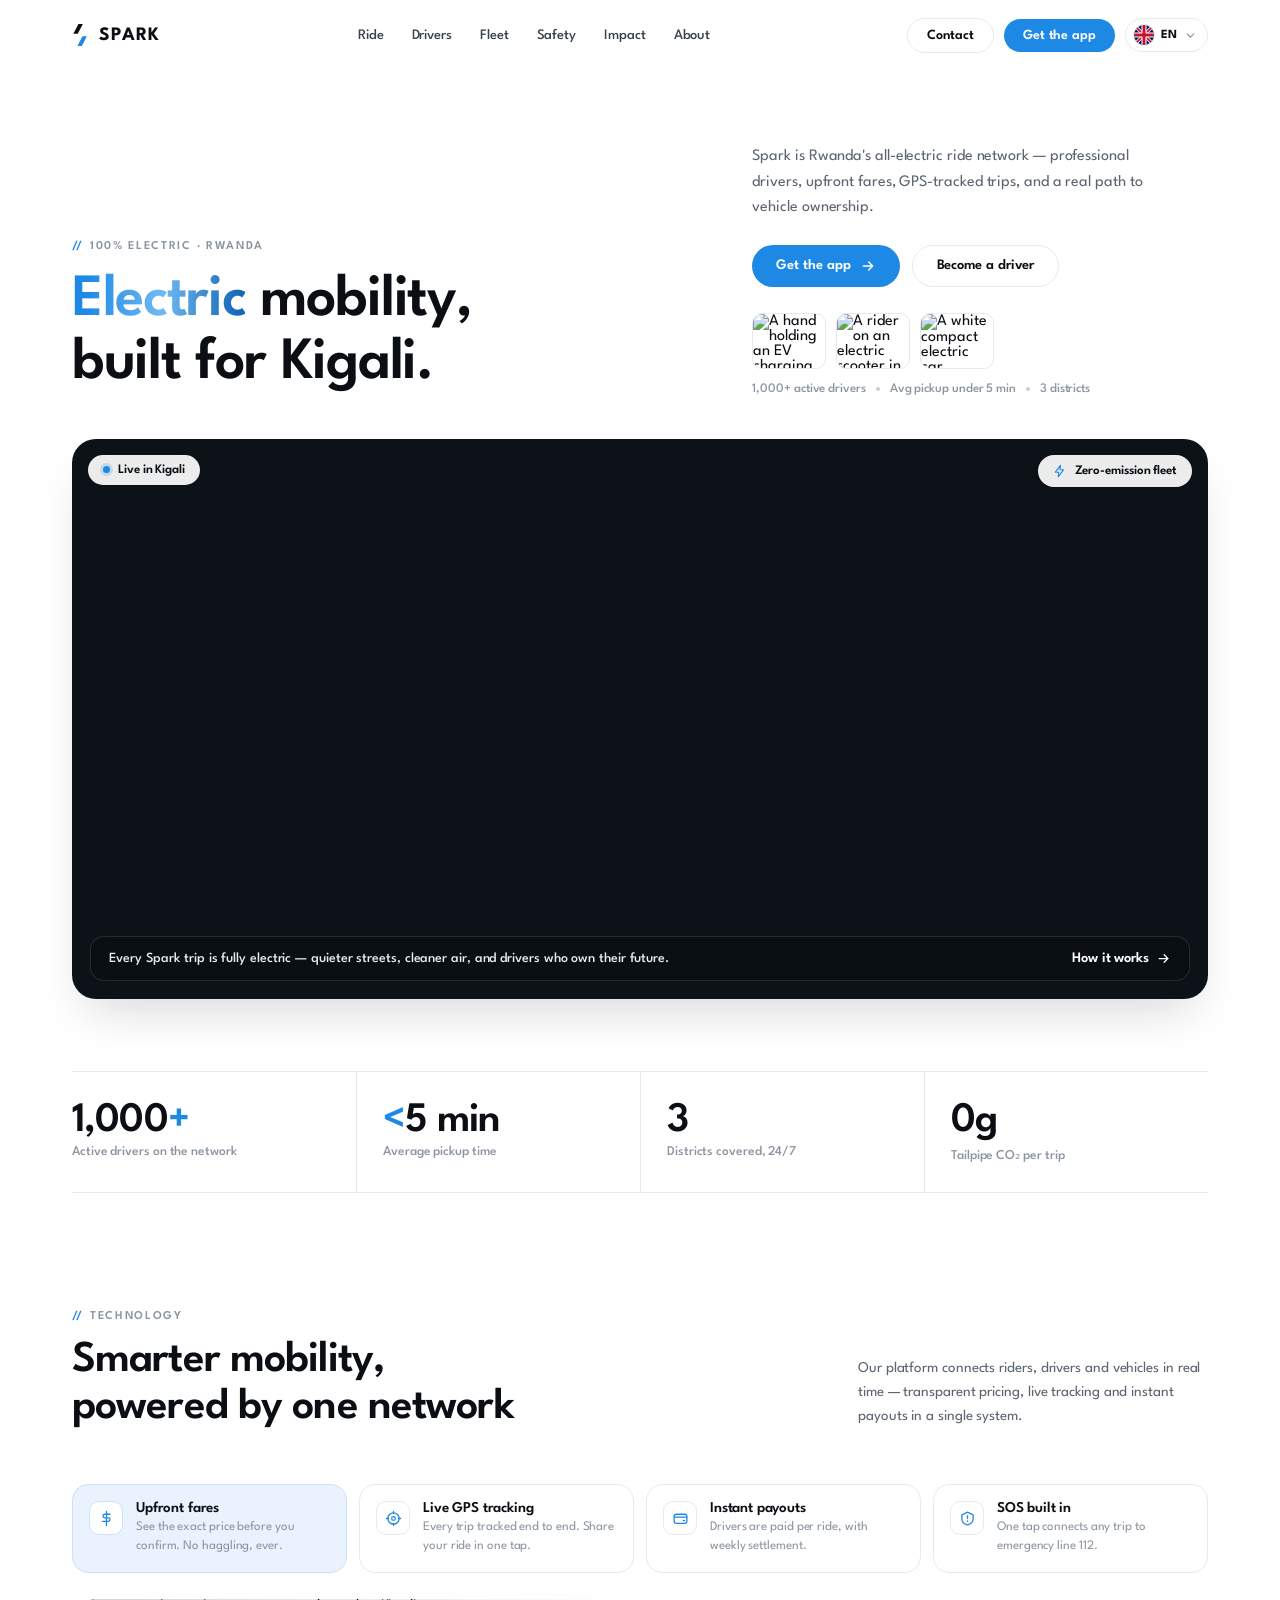
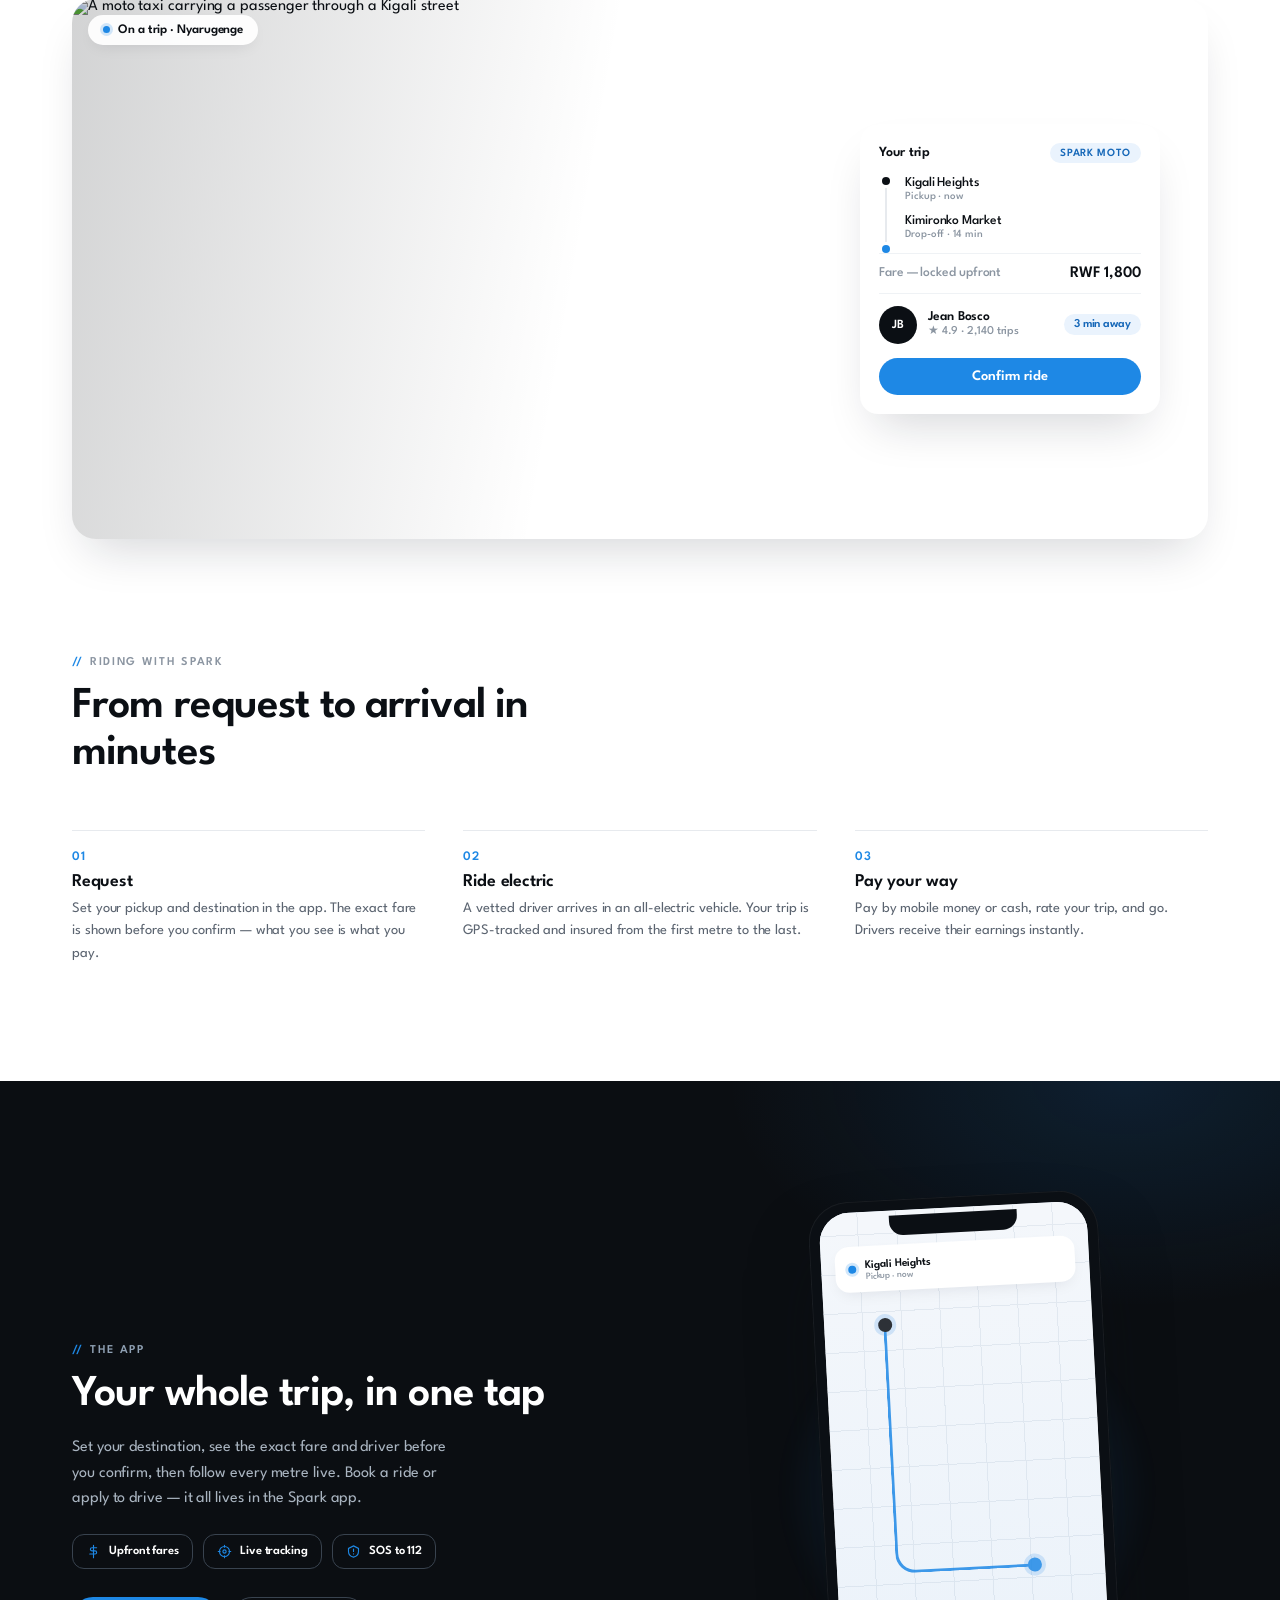
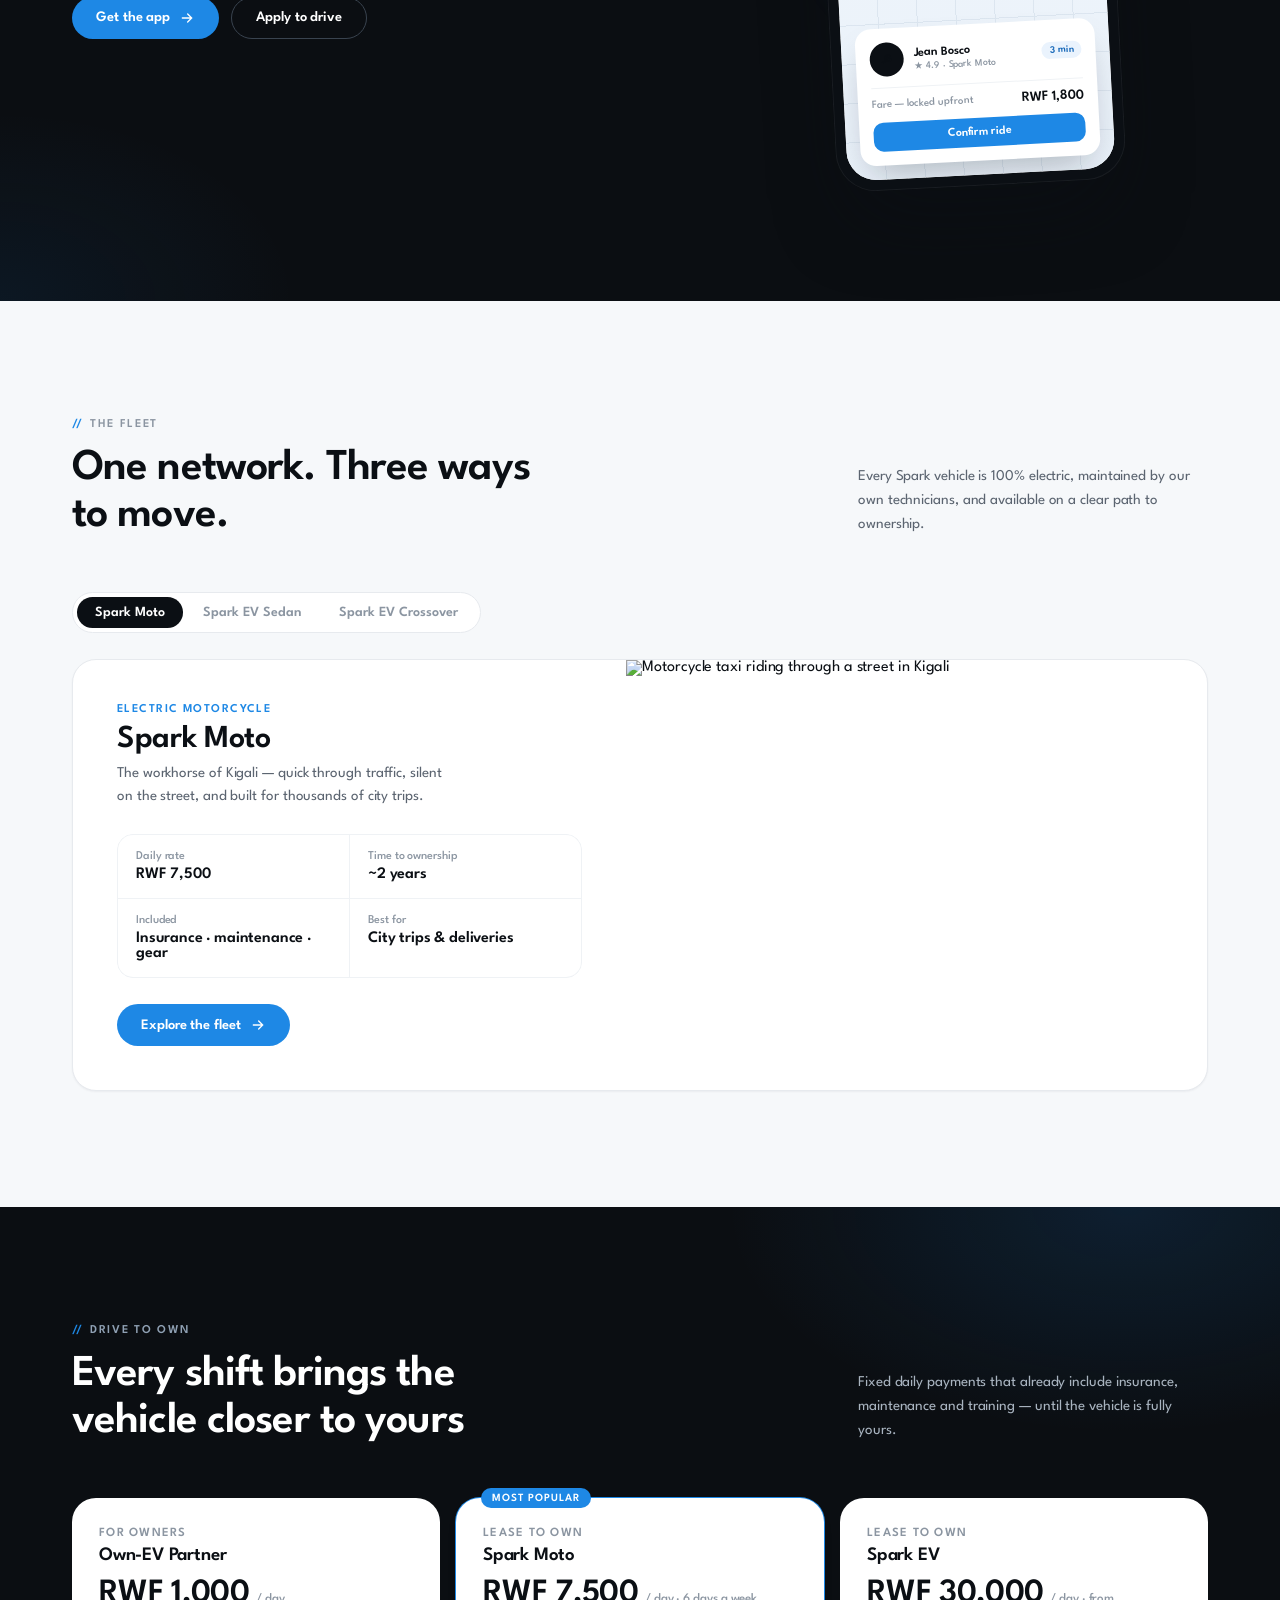
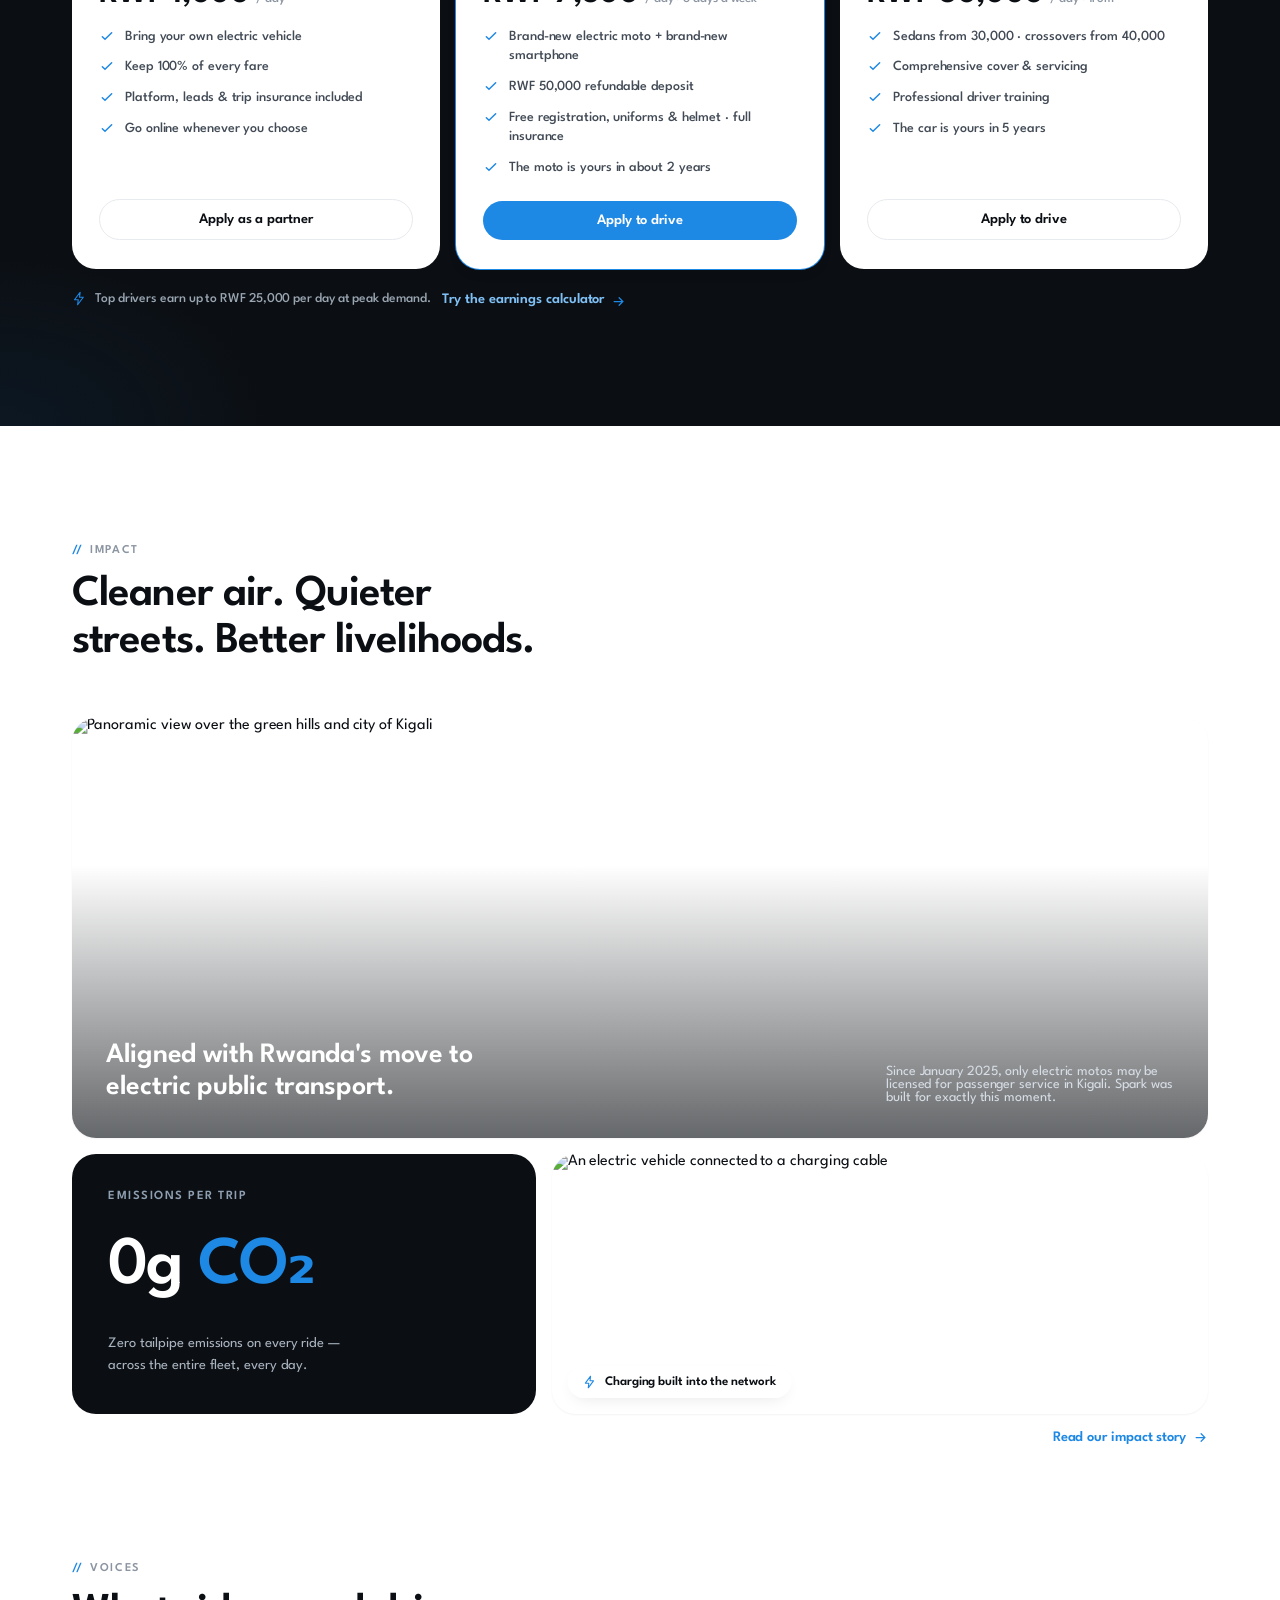
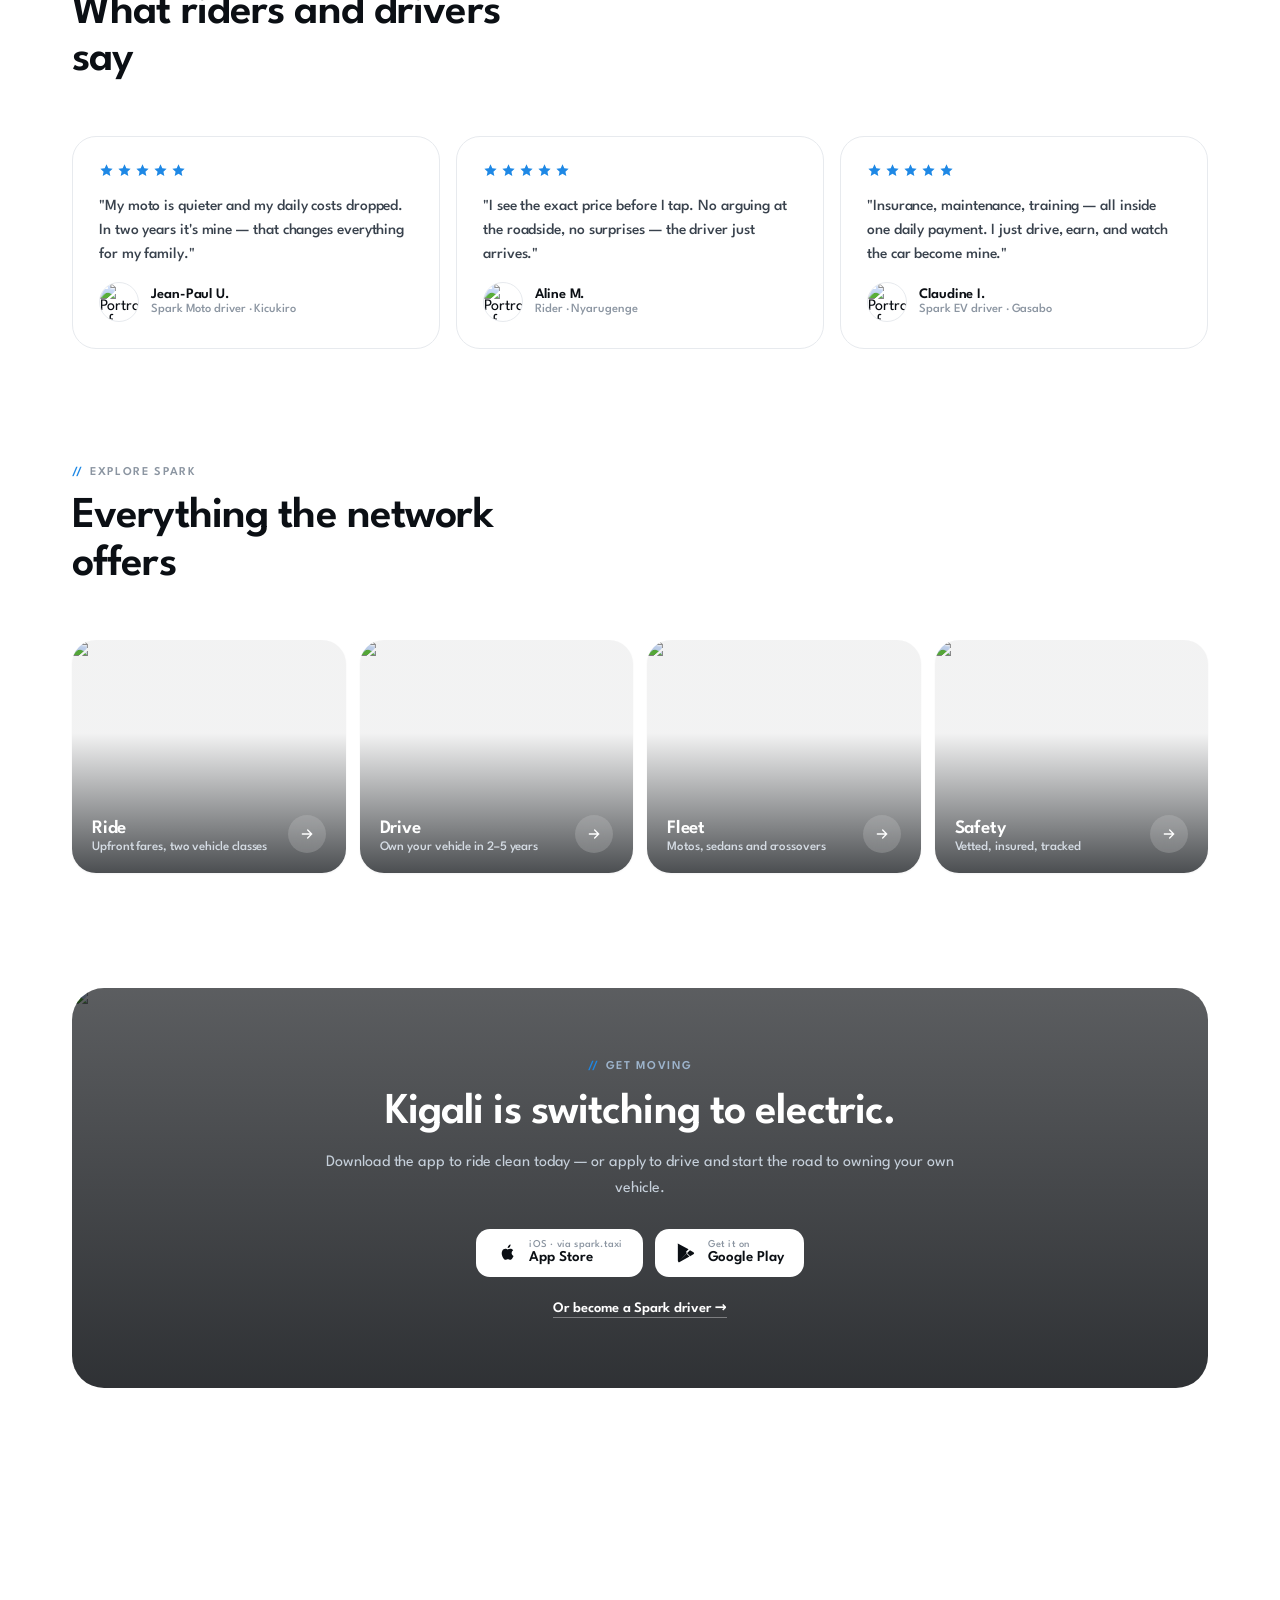
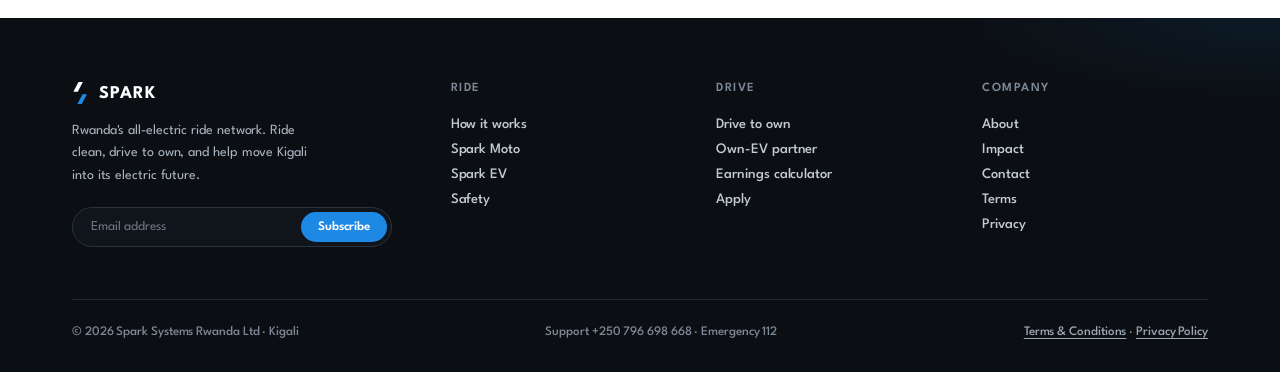
==== index.html @ f38fffec "initial COM" ====
<!doctype html>
<html lang="en">
<head>
<meta charset="utf-8"/>
<meta name="viewport" content="width=device-width, initial-scale=1"/>
<title>Spark — Electric mobility, built for Kigali</title>
<meta name="description" content="Spark is Rwanda's all-electric ride network. Professional drivers, upfront fares, GPS-tracked trips and a real path to vehicle ownership across Gasabo, Kicukiro and Nyarugenge."/>
<link rel="canonical" href="https://spark-mobility.vercel.app/"/>
<meta name="theme-color" content="#ffffff"/>
<meta property="og:type" content="website"/>
<meta property="og:site_name" content="Spark Mobility"/>
<meta property="og:title" content="Spark — Electric mobility, built for Kigali"/>
<meta property="og:description" content="Spark is Rwanda's all-electric ride network. Professional drivers, upfront fares, GPS-tracked trips and a real path to vehicle ownership across Gasabo, Kicukiro and Nyarugenge."/>
<meta property="og:url" content="https://spark-mobility.vercel.app/"/>
<meta property="og:image" content="https://commons.wikimedia.org/wiki/Special:FilePath/High%20Angle%20View%20Of%20Kigali%20City%20Street%20on%20November%2029%2C%202018.%20Emmanuel%20Kwizera.jpg?width=1600"/>
<meta name="twitter:card" content="summary_large_image"/>
<link rel="icon" type="image/svg+xml" href="assets/img/favicon.svg"/>
<link rel="apple-touch-icon" href="assets/img/icon-192.png"/>
<link rel="preconnect" href="https://fonts.googleapis.com"/>
<link rel="preconnect" href="https://fonts.gstatic.com" crossorigin/>
<link rel="preconnect" href="https://images.unsplash.com"/>
<link rel="preconnect" href="https://upload.wikimedia.org"/>
<link href="https://fonts.googleapis.com/css2?family=League+Spartan:wght@400;500;600;700&display=swap" rel="stylesheet"/>
<link rel="stylesheet" href="assets/css/main.css"/>
<script type="application/ld+json">{"@context":"https://schema.org","@type":"Organization","name":"Spark Mobility","legalName":"Spark Systems Rwanda Ltd","url":"https://spark-mobility.vercel.app","logo":"https://spark-mobility.vercel.app/assets/img/favicon.svg","areaServed":"Kigali, Rwanda","contactPoint":{"@type":"ContactPoint","telephone":"+250796698668","contactType":"customer support","availableLanguage":["en","rw"]}}</script>
</head>
<body>
<a class="skip" href="#main">Skip to content</a>
<div class="pgbar" aria-hidden="true"></div>
<header class="top">
  <nav class="nav" aria-label="Main">
    <a class="brand" href="index.html" aria-label="Spark Mobility home"><svg viewBox="0 0 100 130" aria-hidden="true"><path d="M38 0 L64 0 L34 58 L8 58 Z" fill="#0B0F14"/><path d="M62 72 L88 72 L58 130 L32 130 Z" fill="#1E88E5"/></svg><span>SPARK</span></a>
    <div class="nlinks"><a href="ride.html" data-i18n="ride">Ride</a><a href="drivers.html" data-i18n="drivers">Drivers</a><a href="fleet.html" data-i18n="fleet">Fleet</a><a href="safety.html" data-i18n="safety">Safety</a><a href="impact.html" data-i18n="impact">Impact</a><a href="about.html" data-i18n="about">About</a></div>
    <div class="nright">
      <a class="btn btn-line" href="contact.html" data-i18n="contact">Contact</a>
      <a class="btn btn-blue" href="index.html#get"><span data-i18n="getapp">Get the app</span></a>
      <div class="lswitch" role="listbox" aria-label="Language">
    <button type="button" class="lcurrent" aria-haspopup="listbox" aria-expanded="false"><span class="flag"><svg viewBox="0 0 24 24" aria-hidden="true"><rect width="24" height="24" fill="#012169"/><path d="M0 0l24 24M24 0L0 24" stroke="#fff" stroke-width="4"/><path d="M0 0l24 24M24 0L0 24" stroke="#C8102E" stroke-width="2"/><path d="M12 0v24M0 12h24" stroke="#fff" stroke-width="6"/><path d="M12 0v24M0 12h24" stroke="#C8102E" stroke-width="3.5"/></svg></span><span class="lcode">EN</span><svg class="lchev" viewBox="0 0 24 24" fill="none" stroke="currentColor" stroke-width="2.2" stroke-linecap="round"><path d="M6 9l6 6 6-6"/></svg></button>
    <div class="lmenu" role="none"><button type="button" role="option" data-lang="en" aria-selected="true" class="on"><span class="flag"><svg viewBox="0 0 24 24" aria-hidden="true"><rect width="24" height="24" fill="#012169"/><path d="M0 0l24 24M24 0L0 24" stroke="#fff" stroke-width="4"/><path d="M0 0l24 24M24 0L0 24" stroke="#C8102E" stroke-width="2"/><path d="M12 0v24M0 12h24" stroke="#fff" stroke-width="6"/><path d="M12 0v24M0 12h24" stroke="#C8102E" stroke-width="3.5"/></svg></span><span class="lname">English</span><span class="lcode">EN</span></button><button type="button" role="option" data-lang="fr" aria-selected="false"><span class="flag"><svg viewBox="0 0 24 24" aria-hidden="true"><rect width="8" height="24" fill="#0055A4"/><rect x="8" width="8" height="24" fill="#fff"/><rect x="16" width="8" height="24" fill="#EF4135"/></svg></span><span class="lname">Français</span><span class="lcode">FR</span></button><button type="button" role="option" data-lang="rw" aria-selected="false"><span class="flag"><svg viewBox="0 0 24 24" aria-hidden="true"><rect width="24" height="24" fill="#20603D"/><rect width="24" height="16" fill="#FAD201"/><rect width="24" height="11" fill="#00A1DE"/><circle cx="18" cy="6" r="3" fill="#E5BE01"/></svg></span><span class="lname">Kinyarwanda</span><span class="lcode">RW</span></button></div>
  </div>
      <button class="mbtn" id="mbtn" aria-label="Open menu" aria-expanded="false" aria-controls="mpanel"><span></span><span></span><span></span></button>
    </div>
  </nav>
</header>
<div class="mpanel" id="mpanel" aria-hidden="true">
  <nav class="mnav" aria-label="Mobile"><a class="mlink" href="ride.html"><span data-i18n="ride">Ride</span> <span class="mgo"><svg viewBox="0 0 24 24" fill="none" stroke="currentColor" stroke-width="2" stroke-linecap="round"><path d="M5 12h14M13 6l6 6-6 6"/></svg></span></a><a class="mlink" href="drivers.html"><span data-i18n="drivers">Drivers</span> <span class="mgo"><svg viewBox="0 0 24 24" fill="none" stroke="currentColor" stroke-width="2" stroke-linecap="round"><path d="M5 12h14M13 6l6 6-6 6"/></svg></span></a><a class="mlink" href="fleet.html"><span data-i18n="fleet">Fleet</span> <span class="mgo"><svg viewBox="0 0 24 24" fill="none" stroke="currentColor" stroke-width="2" stroke-linecap="round"><path d="M5 12h14M13 6l6 6-6 6"/></svg></span></a><a class="mlink" href="safety.html"><span data-i18n="safety">Safety</span> <span class="mgo"><svg viewBox="0 0 24 24" fill="none" stroke="currentColor" stroke-width="2" stroke-linecap="round"><path d="M5 12h14M13 6l6 6-6 6"/></svg></span></a><a class="mlink" href="impact.html"><span data-i18n="impact">Impact</span> <span class="mgo"><svg viewBox="0 0 24 24" fill="none" stroke="currentColor" stroke-width="2" stroke-linecap="round"><path d="M5 12h14M13 6l6 6-6 6"/></svg></span></a><a class="mlink" href="about.html"><span data-i18n="about">About</span> <span class="mgo"><svg viewBox="0 0 24 24" fill="none" stroke="currentColor" stroke-width="2" stroke-linecap="round"><path d="M5 12h14M13 6l6 6-6 6"/></svg></span></a><a class="mlink" href="contact.html"><span data-i18n="contact">Contact</span> <span class="mgo"><svg viewBox="0 0 24 24" fill="none" stroke="currentColor" stroke-width="2" stroke-linecap="round"><path d="M5 12h14M13 6l6 6-6 6"/></svg></span></a></nav>
  <div class="lswitch big" role="listbox" aria-label="Language">
    <button type="button" class="lcurrent" aria-haspopup="listbox" aria-expanded="false"><span class="flag"><svg viewBox="0 0 24 24" aria-hidden="true"><rect width="24" height="24" fill="#012169"/><path d="M0 0l24 24M24 0L0 24" stroke="#fff" stroke-width="4"/><path d="M0 0l24 24M24 0L0 24" stroke="#C8102E" stroke-width="2"/><path d="M12 0v24M0 12h24" stroke="#fff" stroke-width="6"/><path d="M12 0v24M0 12h24" stroke="#C8102E" stroke-width="3.5"/></svg></span><span class="lcode">EN</span><svg class="lchev" viewBox="0 0 24 24" fill="none" stroke="currentColor" stroke-width="2.2" stroke-linecap="round"><path d="M6 9l6 6 6-6"/></svg></button>
    <div class="lmenu" role="none"><button type="button" role="option" data-lang="en" aria-selected="true" class="on"><span class="flag"><svg viewBox="0 0 24 24" aria-hidden="true"><rect width="24" height="24" fill="#012169"/><path d="M0 0l24 24M24 0L0 24" stroke="#fff" stroke-width="4"/><path d="M0 0l24 24M24 0L0 24" stroke="#C8102E" stroke-width="2"/><path d="M12 0v24M0 12h24" stroke="#fff" stroke-width="6"/><path d="M12 0v24M0 12h24" stroke="#C8102E" stroke-width="3.5"/></svg></span><span class="lname">English</span><span class="lcode">EN</span></button><button type="button" role="option" data-lang="fr" aria-selected="false"><span class="flag"><svg viewBox="0 0 24 24" aria-hidden="true"><rect width="8" height="24" fill="#0055A4"/><rect x="8" width="8" height="24" fill="#fff"/><rect x="16" width="8" height="24" fill="#EF4135"/></svg></span><span class="lname">Français</span><span class="lcode">FR</span></button><button type="button" role="option" data-lang="rw" aria-selected="false"><span class="flag"><svg viewBox="0 0 24 24" aria-hidden="true"><rect width="24" height="24" fill="#20603D"/><rect width="24" height="16" fill="#FAD201"/><rect width="24" height="11" fill="#00A1DE"/><circle cx="18" cy="6" r="3" fill="#E5BE01"/></svg></span><span class="lname">Kinyarwanda</span><span class="lcode">RW</span></button></div>
  </div>
  <a class="btn btn-blue" href="index.html#get"><span data-i18n="getapp">Get the app</span> <svg viewBox="0 0 24 24" fill="none" stroke="currentColor" stroke-width="2" stroke-linecap="round"><path d="M5 12h14M13 6l6 6-6 6"/></svg></a>
  <div class="mmeta"><span><span data-i18n="support">Support</span> +250 796 698 668</span><span><span data-i18n="emergency">Emergency</span> 112</span></div>
</div>
<main id="main">

<section id="hero">
  <div class="wrap">
    <div class="hero-grid">
      <div class="rv">
        <span class="lbl"><b>//</b> 100% Electric · Rwanda</span>
        <h1 style="margin-top:16px" data-i18n-html="heroH1"><em class="grad">Electric</em> mobility,<br/>built for Kigali.</h1>
      </div>
      <div class="rv" data-d="1">
        <p class="p" style="max-width:44ch;margin-bottom:24px">Spark is Rwanda's all-electric ride network — professional drivers, upfront fares, GPS-tracked trips, and a real path to vehicle ownership.</p>
        <div class="cta-row">
          <a class="btn btn-blue" href="#get"><span data-i18n="getapp">Get the app</span> <svg viewBox="0 0 24 24" fill="none" stroke="currentColor" stroke-width="2" stroke-linecap="round"><path d="M5 12h14M13 6l6 6-6 6"/></svg></a>
          <a class="btn btn-line" href="drivers.html" data-i18n="becomedriver">Become a driver</a>
        </div>
        <div class="thumbs">
          <img src="https://images.unsplash.com/photo-1593941707874-ef25b8b4a92b?auto=format&fit=crop&w=400&q=80" alt="A hand holding an EV charging plug" width="74" height="56"/>
          <img src="https://images.unsplash.com/photo-1591637333184-19aa84b3e01f?auto=format&fit=crop&w=400&q=80" alt="A rider on an electric scooter in the city" width="74" height="56"/>
          <img src="https://images.unsplash.com/photo-1542282088-fe8426682b8f?auto=format&fit=crop&w=400&q=80" alt="A white compact electric car" width="74" height="56"/>
        </div>
        <div class="trust"><span>1,000+ active drivers</span><i></i><span>Avg pickup under 5 min</span><i></i><span>3 districts</span></div>
      </div>
    </div>

    <div class="hero-media rv" data-d="2">
      <video data-auto muted loop playsinline preload="metadata" poster="https://commons.wikimedia.org/wiki/Special:FilePath/High%20Angle%20View%20Of%20Kigali%20City%20Street%20on%20November%2029%2C%202018.%20Emmanuel%20Kwizera.jpg?width=1600" aria-label="Aerial footage of a road winding through green hills">
        <source src="https://videos.pexels.com/video-files/5834623/5834623-hd_1920_1080_24fps.mp4" type="video/mp4"/>
      </video>
      <span class="chip c-tl"><span class="dot"></span> Live in Kigali</span>
      <span class="chip c-tr"><svg viewBox="0 0 24 24" fill="none" stroke="currentColor" stroke-width="1.8" stroke-linecap="round" stroke-linejoin="round"><path d="M13 2 4 14h6l-1 8 9-12h-6l1-8Z"/></svg> Zero-emission fleet</span>
      <div class="hm-cap">
        <p>Every Spark trip is fully electric — quieter streets, cleaner air, and drivers who own their future.</p>
        <a class="link" style="color:#fff" href="ride.html">How it works <svg viewBox="0 0 24 24" fill="none" stroke="currentColor" stroke-width="2" stroke-linecap="round"><path d="M5 12h14M13 6l6 6-6 6"/></svg></a>
      </div>
    </div>

    <div class="stats" style="margin-top:clamp(48px,7vw,72px)">
      <div class="stat rv"><div class="n"><span data-count="1000">0</span><em>+</em></div><div class="l">Active drivers on the network</div></div>
      <div class="stat rv" data-d="1"><div class="n"><em>&lt;</em><span data-count="5">0</span> min</div><div class="l">Average pickup time</div></div>
      <div class="stat rv" data-d="2"><div class="n"><span data-count="3">0</span></div><div class="l">Districts covered, 24/7</div></div>
      <div class="stat rv" data-d="3"><div class="n"><span data-count="0">0</span>g</div><div class="l">Tailpipe CO₂ per trip</div></div>
    </div>
  </div>
</section>

<section id="tech" class="sec">
  <div class="wrap">
    <div class="shead">
      <div class="rv"><span class="lbl"><b>//</b> Technology</span><h2>Smarter mobility, powered by one network</h2></div>
      <p class="rv" data-d="1">Our platform connects riders, drivers and vehicles in real time — transparent pricing, live tracking and instant payouts in a single system.</p>
    </div>
    <div class="feat-row" style="margin-bottom:26px">
      <div class="feat hl rv"><span class="ic"><svg viewBox="0 0 24 24" fill="none" stroke="currentColor" stroke-width="1.8" stroke-linecap="round"><path d="M12 2v20M17 6H9.5a2.5 2.5 0 0 0 0 5h5a2.5 2.5 0 0 1 0 5H6"/></svg></span><div><h3>Upfront fares</h3><p>See the exact price before you confirm. No haggling, ever.</p></div></div>
      <div class="feat rv" data-d="1"><span class="ic"><svg viewBox="0 0 24 24" fill="none" stroke="currentColor" stroke-width="1.8" stroke-linecap="round"><circle cx="12" cy="12" r="8"/><path d="M12 2v3M12 19v3M2 12h3M19 12h3"/><circle cx="12" cy="12" r="2.6"/></svg></span><div><h3>Live GPS tracking</h3><p>Every trip tracked end to end. Share your ride in one tap.</p></div></div>
      <div class="feat rv" data-d="2"><span class="ic"><svg viewBox="0 0 24 24" fill="none" stroke="currentColor" stroke-width="1.8" stroke-linecap="round"><rect x="3" y="6" width="18" height="13" rx="3"/><path d="M3 10h18M16 15h2"/></svg></span><div><h3>Instant payouts</h3><p>Drivers are paid per ride, with weekly settlement.</p></div></div>
      <div class="feat rv" data-d="3"><span class="ic"><svg viewBox="0 0 24 24" fill="none" stroke="currentColor" stroke-width="1.8" stroke-linecap="round"><path d="M12 3l8 4v5c0 5-3.5 8-8 9-4.5-1-8-4-8-9V7l8-4Z"/><path d="M12 8v4M12 15.5v.5"/></svg></span><div><h3>SOS built in</h3><p>One tap connects any trip to emergency line 112.</p></div></div>
    </div>
    <div class="tech-media rv" data-d="1">
      <img src="https://commons.wikimedia.org/wiki/Special:FilePath/Moto%20taxi%20Kigali%20Rwanda%20-%20Anton%20Crone.jpg?width=1600" alt="A moto taxi carrying a passenger through a Kigali street" loading="lazy" decoding="async"/>
      <div class="tm-shade"></div>
      <span class="chip c-tl"><span class="dot"></span> On a trip · Nyarugenge</span>
      <div class="ride" aria-label="Example ride card from the Spark app">
        <div class="rh"><b>Your trip</b><span class="tag">Spark Moto</span></div>
        <div class="route">
          <div class="g"><i></i><span></span><i class="b"></i></div>
          <div>
            <p>Kigali Heights<small>Pickup · now</small></p>
            <p>Kimironko Market<small>Drop-off · 14 min</small></p>
          </div>
        </div>
        <div class="fare">Fare — locked upfront <b>RWF 1,800</b></div>
        <div class="drv">
          <span class="av">JB</span>
          <div><b>Jean Bosco</b><small>★ 4.9 · 2,140 trips</small></div>
          <span class="eta">3 min away</span>
        </div>
        <a class="btn btn-blue" href="ride.html">Confirm ride</a>
      </div>
    </div>
  </div>
</section>

<section class="sec pt0">
  <div class="wrap">
    <div class="shead">
      <div class="rv"><span class="lbl"><b>//</b> Riding with Spark</span><h2>From request to arrival in minutes</h2></div>
      
    </div>
    <div class="steps">
      <div class="step rv"><div class="no">01</div><h3>Request</h3><p>Set your pickup and destination in the app. The exact fare is shown before you confirm — what you see is what you pay.</p></div>
      <div class="step rv" data-d="1"><div class="no">02</div><h3>Ride electric</h3><p>A vetted driver arrives in an all-electric vehicle. Your trip is GPS-tracked and insured from the first metre to the last.</p></div>
      <div class="step rv" data-d="2"><div class="no">03</div><h3>Pay your way</h3><p>Pay by mobile money or cash, rate your trip, and go. Drivers receive their earnings instantly.</p></div>
    </div>
  </div>
</section>

<section class="sec sec-dark on-dark phone-sec">
  <div class="wrap pm-grid">
    <div class="rv">
      <span class="lbl"><b>//</b> The app</span>
      <h2 style="margin:14px 0 16px">Your whole trip, in one tap</h2>
      <p class="p" style="max-width:44ch">Set your destination, see the exact fare and driver before you confirm, then follow every metre live. Book a ride or apply to drive — it all lives in the Spark app.</p>
      <div class="pm-badges">
        <span class="pm-badge"><svg viewBox="0 0 24 24" fill="none" stroke="currentColor" stroke-width="1.8" stroke-linecap="round"><path d="M12 2v20M17 6H9.5a2.5 2.5 0 0 0 0 5h5a2.5 2.5 0 0 1 0 5H6"/></svg> Upfront fares</span>
        <span class="pm-badge"><svg viewBox="0 0 24 24" fill="none" stroke="currentColor" stroke-width="1.8" stroke-linecap="round"><circle cx="12" cy="12" r="8"/><path d="M12 2v3M12 19v3M2 12h3M19 12h3"/><circle cx="12" cy="12" r="2.6"/></svg> Live tracking</span>
        <span class="pm-badge"><svg viewBox="0 0 24 24" fill="none" stroke="currentColor" stroke-width="1.8" stroke-linecap="round"><path d="M12 3l8 4v5c0 5-3.5 8-8 9-4.5-1-8-4-8-9V7l8-4Z"/><path d="M12 8v4M12 15.5v.5"/></svg> SOS to 112</span>
      </div>
      <div class="cta-row" style="margin-top:28px">
        <a class="btn btn-blue" href="#get">Get the app <svg viewBox="0 0 24 24" fill="none" stroke="currentColor" stroke-width="2" stroke-linecap="round"><path d="M5 12h14M13 6l6 6-6 6"/></svg></a>
        <a class="btn btn-line" href="drivers.html#apply">Apply to drive</a>
      </div>
    </div>
    <div class="pm-stage rv" data-d="1">
      <div class="pm-glow"></div>
      <div class="phone">
        <div class="phone-screen">
          <div class="pm-map"></div>
          <div class="pm-route"></div>
          <div class="pm-top"><span class="d"></span><div><b>Kigali Heights</b><small>Pickup · now</small></div></div>
          <div class="pm-card">
            <div class="row"><span class="pm-av">JB</span><div><b>Jean Bosco</b><small>★ 4.9 · Spark Moto</small></div><span class="pm-eta">3 min</span></div>
            <div class="pm-fare">Fare — locked upfront <b>RWF 1,800</b></div>
            <div class="pm-btn">Confirm ride</div>
          </div>
        </div>
      </div>
    </div>
  </div>
</section>

<section id="fleet" class="sec" style="background:var(--bg-2)">
  <div class="wrap">
    <div class="shead">
      <div class="rv"><span class="lbl"><b>//</b> The fleet</span><h2>One network. Three ways to move.</h2></div>
      <p class="rv" data-d="1">Every Spark vehicle is 100% electric, maintained by our own technicians, and available on a clear path to ownership.</p>
    </div>
    <div class="ftabs rv" id="fleetTabs" data-tabs="#fleetCard" role="tablist" aria-label="Fleet vehicles">
      <button class="ftab on" data-v="0" role="tab" aria-selected="true">Spark Moto</button>
      <button class="ftab" data-v="1" role="tab" aria-selected="false">Spark EV Sedan</button>
      <button class="ftab" data-v="2" role="tab" aria-selected="false">Spark EV Crossover</button>
    </div>
    <div class="fcard rv" data-d="1" id="fleetCard">
      <div class="fc-l">
        <span class="kind" data-f="kind">Electric motorcycle</span>
        <h3 data-f="name" style="font-size:clamp(24px,2.6vw,32px);margin:10px 0 8px">Spark Moto</h3>
        <p class="tag2" data-f="tag">The workhorse of Kigali — quick through traffic, silent on the street, and built for thousands of city trips.</p>
        <div class="specs">
          <div class="spec"><small>Daily rate</small><b data-f="rate">RWF 7,500</b></div>
          <div class="spec"><small>Time to ownership</small><b data-f="own">~2 years</b></div>
          <div class="spec"><small>Included</small><b data-f="inc">Insurance · maintenance · gear</b></div>
          <div class="spec"><small>Best for</small><b data-f="best">City trips &amp; deliveries</b></div>
        </div>
        <a class="btn btn-blue" href="fleet.html" style="align-self:flex-start;margin-top:auto">Explore the fleet <svg viewBox="0 0 24 24" fill="none" stroke="currentColor" stroke-width="2" stroke-linecap="round"><path d="M5 12h14M13 6l6 6-6 6"/></svg></a>
      </div>
      <div class="fc-r">
        <img class="fimg show" data-tabimg src="https://commons.wikimedia.org/wiki/Special:FilePath/A%20Moto%20%28motorcycle%20taxi%29%20in%20a%20street%20in%20Kigali.jpg?width=1200" alt="Motorcycle taxi riding through a street in Kigali" loading="lazy" decoding="async"/>
        <img class="fimg" data-tabimg src="https://images.unsplash.com/photo-1606664515524-ed2f786a0bd6?auto=format&fit=crop&w=1200&q=80" alt="White electric sedan on the road" loading="lazy" decoding="async"/>
        <img class="fimg" data-tabimg src="https://images.unsplash.com/photo-1605559424843-9e4c228bf1c2?auto=format&fit=crop&w=1200&q=80" alt="White electric crossover on the road" loading="lazy" decoding="async"/>
      </div>
    </div>
  </div>
</section>

<section class="sec sec-dark">
  <div class="wrap">
    <div class="shead">
      <div class="rv"><span class="lbl"><b>//</b> Drive to own</span><h2>Every shift brings the vehicle closer to yours</h2></div>
      <p class="rv" data-d="1">Fixed daily payments that already include insurance, maintenance and training — until the vehicle is fully yours.</p>
    </div>
    <div class="plans">
      <div class="plan rv">
        <span class="pk">For owners</span><h3>Own-EV Partner</h3>
        <div class="price"><b>RWF 1,000</b><span>/ day</span></div>
        <ul><li><svg viewBox="0 0 24 24" fill="none" stroke="currentColor" stroke-width="2.2" stroke-linecap="round"><path d="M5 13l4 4L19 7"/></svg>Bring your own electric vehicle</li><li><svg viewBox="0 0 24 24" fill="none" stroke="currentColor" stroke-width="2.2" stroke-linecap="round"><path d="M5 13l4 4L19 7"/></svg>Keep 100% of every fare</li><li><svg viewBox="0 0 24 24" fill="none" stroke="currentColor" stroke-width="2.2" stroke-linecap="round"><path d="M5 13l4 4L19 7"/></svg>Platform, leads &amp; trip insurance included</li><li><svg viewBox="0 0 24 24" fill="none" stroke="currentColor" stroke-width="2.2" stroke-linecap="round"><path d="M5 13l4 4L19 7"/></svg>Go online whenever you choose</li></ul>
        <a class="btn btn-line" href="drivers.html#apply">Apply as a partner</a>
      </div>
      <div class="plan pop rv" data-d="1">
        <span class="pop-b">Most popular</span><span class="pk">Lease to own</span><h3>Spark Moto</h3>
        <div class="price"><b>RWF 7,500</b><span>/ day · 6 days a week</span></div>
        <ul><li><svg viewBox="0 0 24 24" fill="none" stroke="currentColor" stroke-width="2.2" stroke-linecap="round"><path d="M5 13l4 4L19 7"/></svg>Brand-new electric moto + brand-new smartphone</li><li><svg viewBox="0 0 24 24" fill="none" stroke="currentColor" stroke-width="2.2" stroke-linecap="round"><path d="M5 13l4 4L19 7"/></svg>RWF 50,000 refundable deposit</li><li><svg viewBox="0 0 24 24" fill="none" stroke="currentColor" stroke-width="2.2" stroke-linecap="round"><path d="M5 13l4 4L19 7"/></svg>Free registration, uniforms &amp; helmet · full insurance</li><li><svg viewBox="0 0 24 24" fill="none" stroke="currentColor" stroke-width="2.2" stroke-linecap="round"><path d="M5 13l4 4L19 7"/></svg>The moto is yours in about 2 years</li></ul>
        <a class="btn btn-blue" href="drivers.html#apply">Apply to drive</a>
      </div>
      <div class="plan rv" data-d="2">
        <span class="pk">Lease to own</span><h3>Spark EV</h3>
        <div class="price"><b>RWF 30,000</b><span>/ day · from</span></div>
        <ul><li><svg viewBox="0 0 24 24" fill="none" stroke="currentColor" stroke-width="2.2" stroke-linecap="round"><path d="M5 13l4 4L19 7"/></svg>Sedans from 30,000 · crossovers from 40,000</li><li><svg viewBox="0 0 24 24" fill="none" stroke="currentColor" stroke-width="2.2" stroke-linecap="round"><path d="M5 13l4 4L19 7"/></svg>Comprehensive cover &amp; servicing</li><li><svg viewBox="0 0 24 24" fill="none" stroke="currentColor" stroke-width="2.2" stroke-linecap="round"><path d="M5 13l4 4L19 7"/></svg>Professional driver training</li><li><svg viewBox="0 0 24 24" fill="none" stroke="currentColor" stroke-width="2.2" stroke-linecap="round"><path d="M5 13l4 4L19 7"/></svg>The car is yours in 5 years</li></ul>
        <a class="btn btn-line" href="drivers.html#apply">Apply to drive</a>
      </div>
    </div>
    <div class="note rv"><svg viewBox="0 0 24 24" fill="none" stroke="currentColor" stroke-width="1.8" stroke-linecap="round" stroke-linejoin="round"><path d="M13 2 4 14h6l-1 8 9-12h-6l1-8Z"/></svg>Top drivers earn up to RWF 25,000 per day at peak demand. <a class="link" href="drivers.html#calc" style="margin-left:4px">Try the earnings calculator <svg viewBox="0 0 24 24" fill="none" stroke="currentColor" stroke-width="2" stroke-linecap="round"><path d="M5 12h14M13 6l6 6-6 6"/></svg></a></div>
  </div>
</section>

<section class="sec">
  <div class="wrap">
    <div class="shead">
      <div class="rv"><span class="lbl"><b>//</b> Impact</span><h2>Cleaner air. Quieter streets. Better livelihoods.</h2></div>
      
    </div>
    <div class="gridc">
      <div class="g-w wide rv">
        <img src="https://commons.wikimedia.org/wiki/Special:FilePath/View%20on%20Kigali%20%2802%29.jpg?width=1800" alt="Panoramic view over the green hills and city of Kigali" loading="lazy" decoding="async"/>
        <div class="tx">
          <h3>Aligned with Rwanda's move to electric public transport.</h3>
          <p>Since January 2025, only electric motos may be licensed for passenger service in Kigali. Spark was built for exactly this moment.</p>
        </div>
      </div>
      <div class="g-5 dcard rv">
        <span class="k">Emissions per trip</span>
        <div class="big">0g <em>CO₂</em></div>
        <p>Zero tailpipe emissions on every ride — across the entire fleet, every day.</p>
      </div>
      <div class="g-7 pcard rv" data-d="1">
        <img src="https://images.unsplash.com/photo-1593941707882-a5bba14938c7?auto=format&fit=crop&w=1400&q=80" alt="An electric vehicle connected to a charging cable" loading="lazy" decoding="async"/>
        <span class="chip c-bl"><svg viewBox="0 0 24 24" fill="none" stroke="currentColor" stroke-width="1.8" stroke-linecap="round" stroke-linejoin="round"><path d="M13 2 4 14h6l-1 8 9-12h-6l1-8Z"/></svg> Charging built into the network</span>
      </div>
    </div>
    <div class="rv" style="margin-top:16px;text-align:right"><a class="link" href="impact.html">Read our impact story <svg viewBox="0 0 24 24" fill="none" stroke="currentColor" stroke-width="2" stroke-linecap="round"><path d="M5 12h14M13 6l6 6-6 6"/></svg></a></div>
  </div>
</section>

<section class="sec pt0" style="padding-bottom:0">
  <div class="wrap">
    <div class="shead">
      <div class="rv"><span class="lbl"><b>//</b> Voices</span><h2>What riders and drivers say</h2></div>
      
    </div>
    <div class="tcards">
      <div class="tcard rv"><div class="stars" aria-label="5 out of 5 stars"><svg viewBox="0 0 24 24" fill="currentColor"><path d="M12 2l2.9 6.3 6.9.8-5.1 4.7 1.4 6.8L12 17.2 5.9 20.6l1.4-6.8L2.2 9.1l6.9-.8L12 2z"/></svg><svg viewBox="0 0 24 24" fill="currentColor"><path d="M12 2l2.9 6.3 6.9.8-5.1 4.7 1.4 6.8L12 17.2 5.9 20.6l1.4-6.8L2.2 9.1l6.9-.8L12 2z"/></svg><svg viewBox="0 0 24 24" fill="currentColor"><path d="M12 2l2.9 6.3 6.9.8-5.1 4.7 1.4 6.8L12 17.2 5.9 20.6l1.4-6.8L2.2 9.1l6.9-.8L12 2z"/></svg><svg viewBox="0 0 24 24" fill="currentColor"><path d="M12 2l2.9 6.3 6.9.8-5.1 4.7 1.4 6.8L12 17.2 5.9 20.6l1.4-6.8L2.2 9.1l6.9-.8L12 2z"/></svg><svg viewBox="0 0 24 24" fill="currentColor"><path d="M12 2l2.9 6.3 6.9.8-5.1 4.7 1.4 6.8L12 17.2 5.9 20.6l1.4-6.8L2.2 9.1l6.9-.8L12 2z"/></svg></div><q>"My moto is quieter and my daily costs dropped. In two years it's mine — that changes everything for my family."</q><div class="who"><img class="avp" src="https://images.unsplash.com/photo-1531384441138-2736e62e0919?auto=format&fit=crop&w=300&q=80" alt="Portrait of Jean-Paul" loading="lazy"/><div><b>Jean-Paul U.</b><small>Spark Moto driver · Kicukiro</small></div></div></div>
      <div class="tcard rv" data-d="1"><div class="stars" aria-label="5 out of 5 stars"><svg viewBox="0 0 24 24" fill="currentColor"><path d="M12 2l2.9 6.3 6.9.8-5.1 4.7 1.4 6.8L12 17.2 5.9 20.6l1.4-6.8L2.2 9.1l6.9-.8L12 2z"/></svg><svg viewBox="0 0 24 24" fill="currentColor"><path d="M12 2l2.9 6.3 6.9.8-5.1 4.7 1.4 6.8L12 17.2 5.9 20.6l1.4-6.8L2.2 9.1l6.9-.8L12 2z"/></svg><svg viewBox="0 0 24 24" fill="currentColor"><path d="M12 2l2.9 6.3 6.9.8-5.1 4.7 1.4 6.8L12 17.2 5.9 20.6l1.4-6.8L2.2 9.1l6.9-.8L12 2z"/></svg><svg viewBox="0 0 24 24" fill="currentColor"><path d="M12 2l2.9 6.3 6.9.8-5.1 4.7 1.4 6.8L12 17.2 5.9 20.6l1.4-6.8L2.2 9.1l6.9-.8L12 2z"/></svg><svg viewBox="0 0 24 24" fill="currentColor"><path d="M12 2l2.9 6.3 6.9.8-5.1 4.7 1.4 6.8L12 17.2 5.9 20.6l1.4-6.8L2.2 9.1l6.9-.8L12 2z"/></svg></div><q>"I see the exact price before I tap. No arguing at the roadside, no surprises — the driver just arrives."</q><div class="who"><img class="avp" src="https://images.unsplash.com/photo-1594744803329-e58b31de8bf5?auto=format&fit=crop&w=300&q=80" alt="Portrait of Aline" loading="lazy"/><div><b>Aline M.</b><small>Rider · Nyarugenge</small></div></div></div>
      <div class="tcard rv" data-d="2"><div class="stars" aria-label="5 out of 5 stars"><svg viewBox="0 0 24 24" fill="currentColor"><path d="M12 2l2.9 6.3 6.9.8-5.1 4.7 1.4 6.8L12 17.2 5.9 20.6l1.4-6.8L2.2 9.1l6.9-.8L12 2z"/></svg><svg viewBox="0 0 24 24" fill="currentColor"><path d="M12 2l2.9 6.3 6.9.8-5.1 4.7 1.4 6.8L12 17.2 5.9 20.6l1.4-6.8L2.2 9.1l6.9-.8L12 2z"/></svg><svg viewBox="0 0 24 24" fill="currentColor"><path d="M12 2l2.9 6.3 6.9.8-5.1 4.7 1.4 6.8L12 17.2 5.9 20.6l1.4-6.8L2.2 9.1l6.9-.8L12 2z"/></svg><svg viewBox="0 0 24 24" fill="currentColor"><path d="M12 2l2.9 6.3 6.9.8-5.1 4.7 1.4 6.8L12 17.2 5.9 20.6l1.4-6.8L2.2 9.1l6.9-.8L12 2z"/></svg><svg viewBox="0 0 24 24" fill="currentColor"><path d="M12 2l2.9 6.3 6.9.8-5.1 4.7 1.4 6.8L12 17.2 5.9 20.6l1.4-6.8L2.2 9.1l6.9-.8L12 2z"/></svg></div><q>"Insurance, maintenance, training — all inside one daily payment. I just drive, earn, and watch the car become mine."</q><div class="who"><img class="avp" src="https://images.unsplash.com/photo-1573496359142-b8d87734a5a2?auto=format&fit=crop&w=300&q=80" alt="Portrait of Claudine" loading="lazy"/><div><b>Claudine I.</b><small>Spark EV driver · Gasabo</small></div></div></div>
    </div>
  </div>
</section>

<section class="sec">
  <div class="wrap">
    <div class="shead">
      <div class="rv"><span class="lbl"><b>//</b> Explore Spark</span><h2>Everything the network offers</h2></div>
      
    </div>
    <div class="tiles t4">
      <a class="tile rv" href="ride.html"><img src="https://images.unsplash.com/photo-1512941937669-90a1b58e7e9c?auto=format&fit=crop&w=1200&q=80" alt="A person holding a smartphone at night" loading="lazy" decoding="async"/><div class="tx"><div><h3>Ride</h3><p>Upfront fares, two vehicle classes</p></div><span class="go"><svg viewBox="0 0 24 24" fill="none" stroke="currentColor" stroke-width="2" stroke-linecap="round"><path d="M5 12h14M13 6l6 6-6 6"/></svg></span></div></a>
      <a class="tile rv" data-d="1" href="drivers.html"><img src="https://images.unsplash.com/photo-1558981403-c5f9899a28bc?auto=format&fit=crop&w=1000&q=80" alt="An electric motorcycle in a dark studio" loading="lazy" decoding="async"/><div class="tx"><div><h3>Drive</h3><p>Own your vehicle in 2–5 years</p></div><span class="go"><svg viewBox="0 0 24 24" fill="none" stroke="currentColor" stroke-width="2" stroke-linecap="round"><path d="M5 12h14M13 6l6 6-6 6"/></svg></span></div></a>
      <a class="tile rv" data-d="2" href="fleet.html"><img src="https://images.unsplash.com/photo-1554744512-d6c603f27c54?auto=format&fit=crop&w=1000&q=80" alt="A white electric car on the road" loading="lazy" decoding="async"/><div class="tx"><div><h3>Fleet</h3><p>Motos, sedans and crossovers</p></div><span class="go"><svg viewBox="0 0 24 24" fill="none" stroke="currentColor" stroke-width="2" stroke-linecap="round"><path d="M5 12h14M13 6l6 6-6 6"/></svg></span></div></a>
      <a class="tile rv" href="safety.html"><img src="https://images.unsplash.com/photo-1601362840469-51e4d8d58785?auto=format&fit=crop&w=1200&q=80" alt="Front of a dark car at dusk" loading="lazy" decoding="async"/><div class="tx"><div><h3>Safety</h3><p>Vetted, insured, tracked</p></div><span class="go"><svg viewBox="0 0 24 24" fill="none" stroke="currentColor" stroke-width="2" stroke-linecap="round"><path d="M5 12h14M13 6l6 6-6 6"/></svg></span></div></a>
    </div>
  </div>
</section>

<section class="sec pt0" id="get">
  <div class="wrap">
    <div class="cta rv">
      <img src="https://images.unsplash.com/photo-1580060839134-75a5edca2e99?auto=format&fit=crop&w=1800&q=80" alt="Kigali Convention Centre illuminated at night" loading="lazy" decoding="async"/>
      <div class="ov"></div>
      <div class="in">
        <span class="lbl"><b>//</b> Get moving</span>
        <h2>Kigali is switching to electric.</h2>
        <p>Download the app to ride clean today — or apply to drive and start the road to owning your own vehicle.</p>
        <div class="stores">
    <a class="store" href="https://spark.taxi/en" target="_blank" rel="noopener" aria-label="iOS app via spark.taxi"><svg viewBox="0 0 24 24" fill="currentColor"><path d="M17.05 12.04c-.02-2.03 1.66-3 1.73-3.05-.94-1.38-2.4-1.57-2.92-1.59-1.24-.13-2.42.73-3.05.73-.63 0-1.6-.71-2.63-.69-1.35.02-2.6.79-3.29 2-1.4 2.43-.36 6.02 1 8 .67.96 1.46 2.04 2.5 2 1-.04 1.38-.65 2.59-.65 1.2 0 1.55.65 2.6.63 1.07-.02 1.75-.98 2.41-1.95.76-1.11 1.07-2.19 1.09-2.25-.02-.01-2.09-.8-2.11-3.17M15.1 5.32c.55-.67.92-1.6.82-2.53-.79.03-1.75.53-2.32 1.19-.51.59-.96 1.53-.84 2.44.88.07 1.79-.45 2.34-1.1"/></svg><span><small>iOS · via spark.taxi</small><b>App Store</b></span></a>
    <a class="store" href="https://play.google.com/store/apps/details?id=com.spark.userapp" target="_blank" rel="noopener" aria-label="Get the Spark rider app on Google Play"><svg viewBox="0 0 24 24" fill="currentColor"><path d="M3.6 2.4c-.3.3-.5.8-.5 1.4v16.4c0 .6.2 1.1.5 1.4l.1.1L13 12.1v-.2L3.7 2.3l-.1.1M16.3 15.4l-3.1-3.1v-.2l3.1-3.1.1.1 3.7 2.1c1 .6 1 1.6 0 2.2l-3.7 2.1-.1-.1M15.8 15.9l-3.2-3.2L3.6 21.8c.3.3.9.4 1.5 0l10.7-5.9M4.1 2.2c-.6-.4-1.2-.3-1.5 0l9 9 3.2-3.2L4.1 2.2Z"/></svg><span><small>Get it on</small><b>Google Play</b></span></a>
  </div><a class="alt" href="drivers.html">Or become a Spark driver →</a>
      </div>
    </div>
  </div>
</section>
<script>window.__tabdata={fleetTabs:[
 {kind:"Electric motorcycle",name:"Spark Moto",tag:"The workhorse of Kigali — quick through traffic, silent on the street, and built for thousands of city trips.",rate:"RWF 7,500",own:"~2 years",inc:"Insurance · maintenance · gear",best:"City trips & deliveries"},
 {kind:"Electric sedan",name:"Spark EV Sedan",tag:"A quiet, professional ride for business trips, longer routes and the airport run.",rate:"RWF 30,000",own:"5 years",inc:"Insurance · servicing · training",best:"Business & airport"},
 {kind:"Electric crossover",name:"Spark EV Crossover",tag:"More space, same silence — room for families, groups and luggage without a drop of petrol.",rate:"RWF 40,000",own:"5 years",inc:"Insurance · servicing · training",best:"Families & groups"}
]};</script>
</main>
<footer>
  <div class="wrap">
    <div class="fgrid">
      <div class="fb">
        <a class="brand" href="index.html"><svg viewBox="0 0 100 130" aria-hidden="true"><path d="M38 0 L64 0 L34 58 L8 58 Z" fill="#ffffff"/><path d="M62 72 L88 72 L58 130 L32 130 Z" fill="#1E88E5"/></svg><span style="font-weight:700;font-size:18px;letter-spacing:.06em;color:#fff">SPARK</span></a>
        <p>Rwanda's all-electric ride network. Ride clean, drive to own, and help move Kigali into its electric future.</p>
        <form class="news" data-api="newsletter" aria-label="Newsletter"><input type="email" name="email" placeholder="Email address" aria-label="Email address" data-i18n-ph="emailph" required/><button class="btn btn-blue" type="submit" data-i18n="subscribe">Subscribe</button></form>
      </div>
      <div class="fcol"><h4 data-i18n="fride">Ride</h4><a href="ride.html">How it works</a><a href="fleet.html">Spark Moto</a><a href="fleet.html">Spark EV</a><a href="safety.html">Safety</a></div>
      <div class="fcol"><h4 data-i18n="fdrive">Drive</h4><a href="drivers.html">Drive to own</a><a href="drivers.html#programs">Own-EV partner</a><a href="drivers.html#calc">Earnings calculator</a><a href="drivers.html#apply">Apply</a></div>
      <div class="fcol"><h4 data-i18n="fcompany">Company</h4><a href="about.html">About</a><a href="impact.html">Impact</a><a href="contact.html">Contact</a><a href="terms.html">Terms</a><a href="privacy.html">Privacy</a></div>
    </div>
    <div class="fbot">
      <span>© <span data-year>2026</span> Spark Systems Rwanda Ltd · Kigali</span>
      <span>Support +250 796 698 668 · Emergency 112</span>
      <span><a href="terms.html" style="text-decoration:underline;text-underline-offset:3px">Terms &amp; Conditions</a> · <a href="privacy.html" style="text-decoration:underline;text-underline-offset:3px">Privacy Policy</a></span>
    </div>
  </div>
</footer>
<button class="toTop" id="toTop" aria-label="Back to top"><svg viewBox="0 0 24 24" fill="none" stroke="currentColor" stroke-width="2.2" stroke-linecap="round"><path d="M12 19V5M6 11l6-6 6 6"/></svg></button>
<script src="assets/js/i18n.js" defer></script>
<script src="assets/js/main.js" defer></script>
</body>
</html>
---- assets/css/main.css ----
/* =====================================================================
   SPARK MOBILITY — Design System
   White foundation · Ink #0B0F14 · Blue #1E88E5 · League Spartan
   ===================================================================== */
:root{
  --ink:#0B0F14;
  --body:#5B6470;
  --mut:#8B95A1;
  --line:#E7EAEE;
  --line-2:#EFF2F5;
  --bg:#FFFFFF;
  --bg-2:#F6F8FA;
  --blue:#1E88E5;
  --blue-d:#1567B8;
  --blue-t:#EAF3FD;
  --dark:#0B0E12;
  --dark-2:#141920;
  --r-s:12px; --r:16px; --r-l:24px; --r-xl:32px;
  --sh:0 1px 2px rgba(16,24,40,.05);
  --sh-m:0 6px 16px -6px rgba(16,24,40,.10);
  --sh-l:0 24px 48px -16px rgba(16,24,40,.18);
  --max:1200px;
  --gut:clamp(20px,4vw,32px);
  --e:cubic-bezier(.22,.61,.36,1);
}
*{margin:0;padding:0;box-sizing:border-box}
html{scroll-behavior:smooth}
body{font-family:"League Spartan",system-ui,sans-serif;background:var(--bg);color:var(--ink);letter-spacing:-.005em;-webkit-font-smoothing:antialiased}
img,video,iframe{display:block;max-width:100%}
a{color:inherit;text-decoration:none}
button,input,select,textarea{font-family:inherit;font-size:inherit;color:inherit}
button{cursor:pointer;border:0;background:none}
::selection{background:var(--blue);color:#fff}
:focus-visible{outline:2px solid var(--blue);outline-offset:3px;border-radius:4px}
section{scroll-margin-top:88px}
.skip{position:absolute;left:-9999px;top:0;background:var(--ink);color:#fff;padding:10px 16px;border-radius:0 0 10px 0;z-index:999}
.skip:focus{left:0}

.wrap{max-width:var(--max);margin:0 auto;padding:0 var(--gut)}
.sec{padding:clamp(72px,9vw,120px) 0}
.sec-s{padding:clamp(48px,6vw,80px) 0}
.pt0{padding-top:0}

/* ---------- Type ---------- */
h1{font-size:clamp(38px,5.4vw,60px);font-weight:600;line-height:1.05;letter-spacing:-.022em}
h2{font-size:clamp(28px,3.6vw,44px);font-weight:600;line-height:1.08;letter-spacing:-.02em}
h3{font-size:19px;font-weight:600;letter-spacing:-.01em}
.p{font-size:16px;line-height:1.6;color:var(--body)}
.p-l{font-size:clamp(17px,1.5vw,19px);line-height:1.6;color:var(--body)}
.p-s{font-size:14.5px;line-height:1.55;color:var(--body)}
.lbl{display:inline-flex;align-items:center;gap:8px;font-size:12px;font-weight:600;letter-spacing:.14em;text-transform:uppercase;color:var(--mut)}
.lbl b{color:var(--blue);font-weight:700;letter-spacing:0}
.on-dark .lbl{color:#9DB4CC}

/* Section head: label + title left · short paragraph right */
.shead{display:flex;align-items:flex-end;justify-content:space-between;gap:44px;margin-bottom:clamp(36px,5vw,52px)}
.shead h2{margin-top:14px;max-width:18ch}
.shead>p{max-width:350px;font-size:15px;line-height:1.6;color:var(--body);padding-bottom:4px}
@media(max-width:820px){.shead{flex-direction:column;align-items:flex-start;gap:16px}}

/* ---------- Buttons & links ---------- */
.btn{display:inline-flex;align-items:center;justify-content:center;gap:9px;border-radius:999px;font-size:14.5px;font-weight:600;padding:13px 24px;transition:.25s var(--e);white-space:nowrap}
.btn svg{width:16px;height:16px}
.btn-blue{background:var(--blue);color:#fff}
.btn-blue:hover{background:var(--blue-d);transform:translateY(-1px);box-shadow:var(--sh-m)}
.btn-line{border:1px solid var(--line);background:#fff;color:var(--ink)}
.btn-line:hover{border-color:#C9D2DB;box-shadow:var(--sh)}
.btn-white{background:#fff;color:var(--ink)}
.btn-white:hover{transform:translateY(-1px);box-shadow:0 10px 24px -8px rgba(0,0,0,.4)}
.btn-ink{background:var(--ink);color:#fff}
.btn-ink:hover{background:#1c232c}
.link{display:inline-flex;align-items:center;gap:7px;font-size:14.5px;font-weight:600;color:var(--blue)}
.link svg{width:15px;height:15px;transition:transform .25s var(--e)}
.link:hover svg{transform:translateX(3px)}

/* ---------- Reveal ---------- */
.rv{opacity:0;transform:translateY(14px);transition:opacity .7s var(--e),transform .7s var(--e)}
.rv.in{opacity:1;transform:none}
@media(prefers-reduced-motion:reduce){
  html{scroll-behavior:auto}
  .rv{opacity:1;transform:none;transition:none}
  *{animation:none!important}
}

/* =====================================================================
   NAV
   ===================================================================== */
header.top{position:fixed;top:0;left:0;right:0;z-index:100;background:rgba(255,255,255,.85);backdrop-filter:blur(14px);-webkit-backdrop-filter:blur(14px);border-bottom:1px solid transparent;transition:border-color .3s,background .3s}
header.top.on{border-color:var(--line);background:rgba(255,255,255,.94)}
.nav{max-width:var(--max);margin:0 auto;padding:0 var(--gut);height:70px;display:flex;align-items:center;justify-content:space-between;gap:24px}
.brand{display:flex;align-items:center;gap:10px}
.brand svg{height:22px;width:auto}
.brand span{font-weight:700;font-size:19px;letter-spacing:.06em}
.nlinks{display:flex;gap:28px}
.nlinks a{font-size:14.5px;font-weight:500;color:#3A424C;transition:color .2s;position:relative;padding:4px 0}
.nlinks a:hover{color:var(--ink)}
.nlinks a[aria-current="page"]{color:var(--ink);font-weight:600}
.nlinks a[aria-current="page"]::after{content:"";position:absolute;left:0;right:0;bottom:-2px;height:2px;border-radius:2px;background:var(--blue)}
.nright{display:flex;align-items:center;gap:10px}
.nright .btn{padding:10px 19px;font-size:14px}
.mbtn{display:none;width:40px;height:40px;border:1px solid var(--line);border-radius:10px;align-items:center;justify-content:center;background:#fff}
.mbtn svg{width:18px;height:18px}
@media(max-width:1000px){.nlinks,.nright .btn-line{display:none}.mbtn{display:flex}}
.mpanel{display:none;position:fixed;top:70px;left:0;right:0;z-index:99;background:#fff;border-bottom:1px solid var(--line);padding:10px var(--gut) 22px;box-shadow:var(--sh-l)}
.mpanel.open{display:block}
.mpanel a{display:block;padding:13px 4px;font-size:16px;font-weight:500;border-bottom:1px solid var(--line-2)}
.mpanel a[aria-current="page"]{color:var(--blue);font-weight:600}
.mpanel .btn{margin-top:16px;width:100%}

/* =====================================================================
   PAGE HERO (interior pages)
   ===================================================================== */
.phero{padding-top:clamp(118px,15vh,160px)}
.phero .kick{margin-bottom:16px}
.phero h1{max-width:17ch}
.phero .p-l{max-width:52ch;margin-top:18px}
.phero .cta-row{margin-top:26px}
.cta-row{display:flex;gap:12px;flex-wrap:wrap}
.phero-grid{display:grid;grid-template-columns:1.05fr .95fr;gap:clamp(28px,5vw,64px);align-items:center}
@media(max-width:880px){.phero-grid{grid-template-columns:1fr}}
.kpis{display:flex;gap:26px;flex-wrap:wrap;margin-top:30px}
.kpi b{display:block;font-size:26px;font-weight:600;letter-spacing:-.02em}
.kpi b em{font-style:normal;color:var(--blue)}
.kpi span{font-size:13px;color:var(--mut);font-weight:500}

/* ---------- Media cards ---------- */
.media{position:relative;border-radius:var(--r-l);overflow:hidden;box-shadow:var(--sh-l);background:#0d1218}
.media>img,.media>video{width:100%;height:100%;object-fit:cover}
.media.r43{aspect-ratio:4/3}
.media.r169{aspect-ratio:16/9}
.media.r45{aspect-ratio:4/5}
.chip{position:absolute;display:inline-flex;align-items:center;gap:8px;background:rgba(255,255,255,.92);backdrop-filter:blur(8px);border-radius:999px;padding:9px 15px;font-size:13px;font-weight:600;box-shadow:var(--sh-m);z-index:2}
.chip .dot{width:7px;height:7px;border-radius:50%;background:var(--blue);box-shadow:0 0 0 3px rgba(30,136,229,.2)}
.chip svg{width:14px;height:14px;color:var(--blue)}
.c-tl{top:16px;left:16px}.c-tr{top:16px;right:16px}.c-bl{bottom:16px;left:16px}.c-br{bottom:16px;right:16px}

/* ---------- Stats band ---------- */
.stats{display:grid;grid-template-columns:repeat(4,1fr);border-top:1px solid var(--line);border-bottom:1px solid var(--line)}
.stat{padding:30px 26px;border-left:1px solid var(--line)}
.stat:first-child{border-left:0;padding-left:0}
.stat .n{font-size:clamp(30px,3.4vw,42px);font-weight:600;letter-spacing:-.02em;font-variant-numeric:tabular-nums}
.stat .n em{font-style:normal;color:var(--blue)}
.stat .l{font-size:13.5px;color:var(--mut);margin-top:6px;font-weight:500}
@media(max-width:820px){.stats{grid-template-columns:1fr 1fr}.stat:nth-child(3){border-left:0;padding-left:0}.stat{padding:22px 20px}}

/* ---------- Feature chips row ---------- */
.feat-row{display:grid;grid-template-columns:repeat(4,1fr);gap:12px}
@media(max-width:960px){.feat-row{grid-template-columns:1fr 1fr}}
@media(max-width:560px){.feat-row{grid-template-columns:1fr}}
.feat{display:flex;gap:13px;align-items:flex-start;border:1px solid var(--line);border-radius:var(--r);padding:16px;background:#fff;transition:.25s var(--e)}
.feat:hover{box-shadow:var(--sh-m);transform:translateY(-2px)}
.feat.hl{background:var(--blue-t);border-color:#CBE2F8}
.feat .ic{flex:none;width:34px;height:34px;border-radius:10px;background:#fff;border:1px solid var(--line);display:flex;align-items:center;justify-content:center}
.feat.hl .ic{border-color:#CBE2F8}
.feat .ic svg{width:17px;height:17px;color:var(--blue)}
.feat h3{font-size:15px}
.feat p{font-size:13px;color:var(--mut);margin-top:3px;line-height:1.45}

/* ---------- Split layout ---------- */
.split{display:grid;grid-template-columns:1fr 1fr;gap:clamp(28px,5vw,64px);align-items:center}
.split.rev>.media{order:2}
@media(max-width:880px){.split{grid-template-columns:1fr}.split.rev>.media{order:0}}
.list{display:flex;flex-direction:column;gap:0;margin-top:22px}
.lrow{display:flex;justify-content:space-between;align-items:center;gap:16px;padding:16px 0;border-top:1px solid var(--line-2)}
.lrow b{font-size:15.5px;font-weight:600}
.lrow small{font-size:13px;color:var(--mut);font-weight:500}
.lrow .tag{font-size:11.5px;font-weight:600;letter-spacing:.06em;text-transform:uppercase;color:var(--blue-d);background:var(--blue-t);border-radius:999px;padding:5px 11px;white-space:nowrap}

/* ---------- Steps ---------- */
.steps{display:grid;grid-template-columns:repeat(3,1fr);gap:clamp(20px,3vw,40px)}
@media(max-width:760px){.steps{grid-template-columns:1fr}}
.step{border-top:1px solid var(--line);padding-top:20px}
.step .no{font-size:13px;font-weight:600;color:var(--blue);letter-spacing:.08em}
.step h3{margin:10px 0 8px;font-size:18px}
.step p{font-size:14.5px;line-height:1.55;color:var(--body)}

/* ---------- Cards grid (icon cards) ---------- */
.cards{display:grid;grid-template-columns:repeat(4,1fr);gap:14px}
.cards.c3{grid-template-columns:repeat(3,1fr)}
.cards.c2{grid-template-columns:repeat(2,1fr)}
@media(max-width:960px){.cards,.cards.c3{grid-template-columns:1fr 1fr}}
@media(max-width:560px){.cards,.cards.c3,.cards.c2{grid-template-columns:1fr}}
.card{border:1px solid var(--line);border-radius:var(--r);padding:22px;background:#fff;transition:.25s var(--e)}
.card:hover{box-shadow:var(--sh-m);transform:translateY(-2px)}
.card .ic{width:40px;height:40px;border-radius:12px;background:var(--blue-t);display:flex;align-items:center;justify-content:center;margin-bottom:16px}
.card .ic svg{width:19px;height:19px;color:var(--blue-d)}
.card h3{font-size:16px;margin-bottom:7px}
.card p{font-size:13.5px;color:var(--body);line-height:1.55}

/* ---------- Page-link cards (image tiles) ---------- */
.tiles{display:grid;grid-template-columns:repeat(3,1fr);gap:14px}
@media(max-width:900px){.tiles{grid-template-columns:1fr 1fr}}
@media(max-width:560px){.tiles{grid-template-columns:1fr}}
.tile{position:relative;border-radius:var(--r-l);overflow:hidden;aspect-ratio:4/3.1;display:flex;align-items:flex-end;color:#fff;isolation:isolate;box-shadow:var(--sh)}
.tile img{position:absolute;inset:0;width:100%;height:100%;object-fit:cover;z-index:-2;transition:transform .6s var(--e)}
.tile::after{content:"";position:absolute;inset:0;z-index:-1;background:linear-gradient(180deg,rgba(6,10,14,.05) 40%,rgba(6,10,14,.72))}
.tile:hover img{transform:scale(1.04)}
.tile .tx{padding:20px;width:100%;display:flex;align-items:flex-end;justify-content:space-between;gap:12px}
.tile h3{font-size:19px}
.tile p{font-size:13px;color:#D5DCE4;margin-top:4px;font-weight:500}
.tile .go{flex:none;width:38px;height:38px;border-radius:50%;background:rgba(255,255,255,.16);backdrop-filter:blur(6px);display:flex;align-items:center;justify-content:center;transition:.25s var(--e)}
.tile .go svg{width:16px;height:16px}
.tile:hover .go{background:var(--blue)}

/* ---------- Plans ---------- */
.plans{display:grid;grid-template-columns:repeat(3,1fr);gap:16px}
.plans.p2{grid-template-columns:repeat(2,1fr)}
@media(max-width:900px){.plans,.plans.p2{grid-template-columns:1fr}}
.plan{position:relative;border:1px solid var(--line);border-radius:var(--r-l);padding:28px 26px;background:#fff;display:flex;flex-direction:column;transition:.25s var(--e)}
.plan:hover{box-shadow:var(--sh-l);transform:translateY(-3px)}
.plan.pop{border-color:var(--blue);box-shadow:0 0 0 1px var(--blue),var(--sh-m)}
.pop-b{position:absolute;top:-11px;left:24px;background:var(--blue);color:#fff;font-size:11px;font-weight:600;letter-spacing:.08em;text-transform:uppercase;border-radius:999px;padding:5px 11px}
.plan .pk{font-size:12.5px;font-weight:600;letter-spacing:.1em;text-transform:uppercase;color:var(--mut)}
.plan h3{font-size:19px;margin:8px 0 14px}
.price{display:flex;align-items:baseline;gap:7px;margin-bottom:18px}
.price b{font-size:34px;font-weight:600;letter-spacing:-.02em}
.price span{font-size:13px;color:var(--mut);font-weight:500}
.plan ul{list-style:none;display:flex;flex-direction:column;gap:11px;margin-bottom:24px}
.plan li{display:flex;gap:10px;font-size:14px;color:#414A55;font-weight:500;line-height:1.4}
.plan li svg{flex:none;width:16px;height:16px;color:var(--blue);margin-top:1px}
.plan .btn{margin-top:auto;width:100%}
.note{margin-top:20px;font-size:13.5px;color:var(--mut);font-weight:500;display:flex;align-items:flex-start;gap:8px;line-height:1.5}
.note svg{width:15px;height:15px;color:var(--blue);flex:none;margin-top:2px}

/* ---------- Spec table ---------- */
.spectable{border:1px solid var(--line);border-radius:var(--r);overflow:hidden}
.spectable .tr{display:grid;grid-template-columns:1fr 1.4fr;border-top:1px solid var(--line-2)}
.spectable .tr:first-child{border-top:0}
.spectable .th{padding:14px 18px;font-size:13px;color:var(--mut);font-weight:600;background:var(--bg-2)}
.spectable .td{padding:14px 18px;font-size:14.5px;font-weight:600}

/* ---------- Comparison table ---------- */
.cmp{border:1px solid var(--line);border-radius:var(--r-l);overflow:hidden;background:#fff}
.cmp .row{display:grid;grid-template-columns:1.1fr 1fr 1fr;border-top:1px solid var(--line-2)}
.cmp .row:first-child{border-top:0;background:var(--bg-2)}
.cmp .cell{padding:16px 20px;font-size:14.5px;display:flex;align-items:center}
.cmp .row:first-child .cell{font-weight:600;font-size:14px}
.cmp .cell:first-child{color:var(--mut);font-weight:600;font-size:13.5px}
.cmp .cell b{font-weight:600}
.cmp .badge{display:inline-flex;align-items:center;gap:7px;font-weight:600}
.cmp .badge svg{width:15px;height:15px;color:var(--blue)}
/* mobile: label sits above the two vehicle values, which stay side by side */
@media(max-width:680px){
  .cmp .row{grid-template-columns:1fr 1fr;gap:0 12px;padding:14px 16px}
  .cmp .cell{padding:6px 0;font-size:13.5px;align-items:flex-start}
  .cmp .cell:first-child{grid-column:1/-1;background:transparent;padding:0 0 6px;font-size:11.5px;letter-spacing:.06em;text-transform:uppercase;color:var(--mut)}
  .cmp .row:first-child .cell:first-child{display:none}
  .cmp .row:first-child .cell{padding:4px 0}
}

/* ---------- Pipeline ---------- */
.pipe{display:grid;grid-template-columns:repeat(5,1fr);gap:14px;counter-reset:p}
@media(max-width:960px){.pipe{grid-template-columns:1fr 1fr}}
@media(max-width:560px){.pipe{grid-template-columns:1fr}}
.pnode{position:relative;border:1px solid var(--line);border-radius:var(--r);padding:20px;background:#fff}
.pnode::before{counter-increment:p;content:"0" counter(p);display:inline-flex;align-items:center;justify-content:center;font-size:12.5px;font-weight:700;color:var(--blue-d);background:var(--blue-t);border-radius:999px;padding:5px 10px;margin-bottom:14px}
.pnode h3{font-size:15px;margin-bottom:6px}
.pnode p{font-size:13px;color:var(--body);line-height:1.5}

/* ---------- Timeline ---------- */
.tl{position:relative;padding-left:26px}
.tl::before{content:"";position:absolute;left:6px;top:6px;bottom:6px;width:2px;background:var(--line)}
.tl-i{position:relative;padding:0 0 34px}
.tl-i:last-child{padding-bottom:0}
.tl-i::before{content:"";position:absolute;left:-26px;top:4px;width:14px;height:14px;border-radius:50%;background:#fff;border:3px solid var(--blue)}
.tl-i .when{font-size:12.5px;font-weight:700;letter-spacing:.1em;text-transform:uppercase;color:var(--blue-d)}
.tl-i h3{font-size:18px;margin:8px 0 6px}
.tl-i p{font-size:14.5px;color:var(--body);line-height:1.55;max-width:56ch}

/* ---------- Testimonials ---------- */
.tcards{display:grid;grid-template-columns:repeat(3,1fr);gap:16px}
@media(max-width:900px){.tcards{grid-template-columns:1fr}}
.tcard{background:#fff;border:1px solid var(--line);border-radius:var(--r-l);padding:26px;display:flex;flex-direction:column;gap:16px}
.stars{display:flex;gap:3px}
.stars svg{width:15px;height:15px;color:var(--blue)}
.tcard q{quotes:none;font-size:15.5px;line-height:1.55;color:#39424D;font-weight:500}
.who{display:flex;align-items:center;gap:12px;margin-top:auto}
.av{width:38px;height:38px;border-radius:50%;background:var(--ink);color:#fff;display:flex;align-items:center;justify-content:center;font-size:12.5px;font-weight:600;flex:none}
.av.b{background:var(--blue)}
.who b{display:block;font-size:14.5px;font-weight:600}
.who small{font-size:12.5px;color:var(--mut);font-weight:500}

/* ---------- FAQ ---------- */
.faqg{display:grid;grid-template-columns:.9fr 1.4fr;gap:clamp(28px,5vw,72px)}
@media(max-width:860px){.faqg{grid-template-columns:1fr}}
.faql h2{margin:14px 0}
.faql p{font-size:15px;color:var(--body);line-height:1.6;max-width:36ch;margin-bottom:22px}
.faq{border-bottom:1px solid var(--line)}
.faq summary{list-style:none;display:flex;align-items:center;justify-content:space-between;gap:20px;padding:19px 0;cursor:pointer;font-size:16px;font-weight:600}
.faq summary::-webkit-details-marker{display:none}
.faq .pl{flex:none;width:26px;height:26px;border:1px solid var(--line);border-radius:50%;display:flex;align-items:center;justify-content:center;transition:.25s var(--e)}
.faq .pl svg{width:12px;height:12px;color:var(--body)}
.faq[open] .pl{background:var(--ink);border-color:var(--ink);transform:rotate(45deg)}
.faq[open] .pl svg{color:#fff}
.faq>p{font-size:14.5px;line-height:1.6;color:var(--body);padding:0 40px 20px 0}

/* ---------- Calculator ---------- */
.calc{border:1px solid var(--line);border-radius:var(--r-l);background:#fff;box-shadow:var(--sh);display:grid;grid-template-columns:1.1fr .9fr;overflow:hidden}
@media(max-width:860px){.calc{grid-template-columns:1fr}}
.calc-l{padding:clamp(24px,3vw,36px);display:flex;flex-direction:column;gap:24px}
.cf label{display:flex;justify-content:space-between;align-items:baseline;font-size:14px;font-weight:600;margin-bottom:10px}
.cf label output{color:var(--blue-d);font-variant-numeric:tabular-nums}
.cf select{width:100%;border:1px solid var(--line);border-radius:12px;padding:13px 14px;background:#fff;font-size:14.5px;font-weight:600;appearance:none;background-image:url("data:image/svg+xml,%3Csvg xmlns='http://www.w3.org/2000/svg' width='14' height='14' viewBox='0 0 24 24' fill='none' stroke='%235B6470' stroke-width='2.4' stroke-linecap='round'%3E%3Cpath d='M6 9l6 6 6-6'/%3E%3C/svg%3E");background-repeat:no-repeat;background-position:right 14px center}
input[type=range]{width:100%;accent-color:var(--blue);height:4px}
.calc-r{background:var(--dark);color:#fff;padding:clamp(24px,3vw,36px);display:flex;flex-direction:column;gap:18px}
.calc-r .k{font-size:12.5px;font-weight:600;letter-spacing:.12em;text-transform:uppercase;color:#8FA0B3}
.cres{border-top:1px solid #232B35;padding-top:16px;display:flex;justify-content:space-between;align-items:baseline}
.cres:first-of-type{border-top:0;padding-top:0}
.cres span{font-size:13.5px;color:#A9B4C0;font-weight:500}
.cres b{font-size:22px;font-weight:600;letter-spacing:-.01em;font-variant-numeric:tabular-nums}
.cres.big b{font-size:clamp(30px,3vw,38px);color:#fff}
.cres.big b em{font-style:normal;color:var(--blue)}
.calc-r .fine{font-size:11.5px;color:#7C8896;line-height:1.55;margin-top:auto}

/* ---------- Forms ---------- */
.form{display:grid;grid-template-columns:1fr 1fr;gap:14px}
.form .full{grid-column:1/-1}
@media(max-width:640px){.form{grid-template-columns:1fr}}
.fld{display:flex;flex-direction:column;gap:8px}
.fld label{font-size:13px;font-weight:600}
.fld input,.fld select,.fld textarea{border:1px solid var(--line);border-radius:12px;padding:13px 14px;background:#fff;font-size:14.5px;outline:none;transition:border-color .2s,box-shadow .2s}
.fld textarea{resize:vertical;min-height:120px}
.fld input:focus,.fld select:focus,.fld textarea:focus{border-color:var(--blue);box-shadow:0 0 0 3px rgba(30,136,229,.12)}
.fld select{appearance:none;background-image:url("data:image/svg+xml,%3Csvg xmlns='http://www.w3.org/2000/svg' width='14' height='14' viewBox='0 0 24 24' fill='none' stroke='%235B6470' stroke-width='2.4' stroke-linecap='round'%3E%3Cpath d='M6 9l6 6 6-6'/%3E%3C/svg%3E");background-repeat:no-repeat;background-position:right 14px center}

/* ---------- Map / coverage ---------- */
.mapc{border:1px solid var(--line);border-radius:var(--r-l);overflow:hidden;background:#EDF1F5;min-height:400px;position:relative;box-shadow:var(--sh)}
.mapc iframe{position:absolute;inset:0;width:100%;height:100%;border:0;filter:saturate(.85)}
.map-attr{font-size:11.5px;color:var(--mut);margin-top:10px}
.map-attr a{text-decoration:underline}
.dlist{border:1px solid var(--line);border-radius:var(--r-l);background:#fff;padding:10px 22px}
.drow{display:flex;align-items:center;gap:14px;padding:18px 0;border-bottom:1px solid var(--line-2)}
.drow:last-child{border-bottom:0}
.drow .st{width:9px;height:9px;border-radius:50%;background:var(--blue);box-shadow:0 0 0 4px rgba(30,136,229,.15);flex:none}
.drow b{font-size:15.5px;font-weight:600}
.drow small{display:block;font-size:12.5px;color:var(--mut);font-weight:500;margin-top:3px}
.drow .r{margin-left:auto;font-size:12px;font-weight:600;color:var(--blue-d);background:var(--blue-t);border-radius:999px;padding:5px 11px;white-space:nowrap}

/* ---------- Dark stat / impact cards ---------- */
.gridc{display:grid;grid-template-columns:repeat(12,1fr);gap:16px}
.g-w{grid-column:1/13}.g-5{grid-column:span 5}.g-7{grid-column:span 7}.g-6{grid-column:span 6}.g-4{grid-column:span 4}
@media(max-width:860px){.g-5,.g-7,.g-6,.g-4{grid-column:1/13}}
.dcard{background:var(--dark);color:#fff;border-radius:var(--r-l);padding:clamp(26px,3vw,36px);display:flex;flex-direction:column;justify-content:space-between;min-height:260px}
.dcard .k{font-size:12.5px;font-weight:600;letter-spacing:.12em;text-transform:uppercase;color:#8FA0B3}
.dcard .big{font-size:clamp(46px,5.4vw,68px);font-weight:600;letter-spacing:-.03em;line-height:1}
.dcard .big em{font-style:normal;color:var(--blue)}
.dcard p{font-size:14.5px;color:#A9B4C0;max-width:32ch;line-height:1.55}
.pcard{position:relative;border-radius:var(--r-l);overflow:hidden;min-height:260px;box-shadow:var(--sh)}
.pcard img{position:absolute;inset:0;width:100%;height:100%;object-fit:cover}
.wide{position:relative;border-radius:var(--r-l);overflow:hidden;min-height:clamp(280px,36vw,420px);box-shadow:var(--sh);display:flex;align-items:flex-end}
.wide img{position:absolute;inset:0;width:100%;height:100%;object-fit:cover}
.wide::after{content:"";position:absolute;inset:0;background:linear-gradient(180deg,rgba(6,10,14,0) 35%,rgba(6,10,14,.62))}
.wide .tx{position:relative;z-index:1;color:#fff;padding:clamp(20px,3vw,34px);display:flex;align-items:flex-end;justify-content:space-between;gap:24px;width:100%}
.wide h3{font-size:clamp(20px,2.4vw,28px);font-weight:600;max-width:24ch;line-height:1.15}
.wide p{font-size:14px;color:#D8DEE6;max-width:36ch}
@media(max-width:700px){.wide .tx{flex-direction:column;align-items:flex-start;gap:8px}}

/* ---------- CTA band ---------- */
.cta{position:relative;border-radius:var(--r-xl);overflow:hidden;min-height:400px;display:flex;align-items:center;justify-content:center;text-align:center;color:#fff;padding:64px 24px}
.cta>img{position:absolute;inset:0;width:100%;height:100%;object-fit:cover}
.cta .ov{position:absolute;inset:0;background:linear-gradient(180deg,rgba(7,10,14,.66),rgba(7,10,14,.84))}
.cta .in{position:relative;max-width:640px}
.cta .lbl{justify-content:center;display:inline-flex;color:#9DB4CC}
.cta h2{margin:16px 0 14px}
.cta p{font-size:16px;color:#C6D0DB;line-height:1.6;margin-bottom:28px}
.stores{display:flex;gap:12px;justify-content:center;flex-wrap:wrap}
.store{display:inline-flex;align-items:center;gap:11px;background:#fff;color:var(--ink);border-radius:14px;padding:11px 20px;transition:.25s var(--e)}
.store:hover{transform:translateY(-2px);box-shadow:0 12px 28px -8px rgba(0,0,0,.5)}
.store svg{width:22px;height:22px}
.store small{display:block;font-size:10.5px;color:var(--mut);font-weight:500;text-align:left;letter-spacing:.02em}
.store b{display:block;font-size:15px;font-weight:600;line-height:1.1;text-align:left}
.cta .alt{display:inline-flex;margin-top:22px;color:#fff;border-bottom:1px solid rgba(255,255,255,.35);padding-bottom:2px;font-size:14.5px;font-weight:600}
.cta .alt:hover{border-color:#fff}

/* ---------- Contact blocks ---------- */
.cchan{display:grid;grid-template-columns:repeat(3,1fr);gap:14px}
@media(max-width:860px){.cchan{grid-template-columns:1fr}}
.cc{border:1px solid var(--line);border-radius:var(--r);padding:24px;background:#fff}
.cc .ic{width:40px;height:40px;border-radius:12px;background:var(--blue-t);display:flex;align-items:center;justify-content:center;margin-bottom:16px}
.cc .ic svg{width:19px;height:19px;color:var(--blue-d)}
.cc h3{font-size:16px;margin-bottom:6px}
.cc p{font-size:13.5px;color:var(--body);line-height:1.5;margin-bottom:12px}
.cc .big{font-size:22px;font-weight:600;letter-spacing:-.01em;color:var(--ink)}

/* =====================================================================
   FOOTER
   ===================================================================== */
footer{border-top:1px solid var(--line);padding:64px 0 34px;margin-top:clamp(72px,9vw,120px)}
.fgrid{display:grid;grid-template-columns:1.5fr 1fr 1fr 1fr;gap:40px;margin-bottom:52px}
@media(max-width:860px){.fgrid{grid-template-columns:1fr 1fr}}
@media(max-width:560px){.fgrid{grid-template-columns:1fr}}
.fb p{font-size:14px;color:var(--body);line-height:1.6;max-width:32ch;margin:16px 0 20px}
.news{display:flex;border:1px solid var(--line);border-radius:999px;padding:4px;max-width:320px}
.news input{flex:1;border:0;outline:0;background:none;padding:8px 14px;font-size:13.5px;min-width:0}
.news .btn{padding:9px 17px;font-size:13px}
.fcol h4{font-size:12.5px;font-weight:600;letter-spacing:.12em;text-transform:uppercase;color:var(--mut);margin-bottom:18px}
.fcol a{display:block;font-size:14.5px;font-weight:500;color:#414A55;padding:6px 0;transition:color .2s}
.fcol a:hover{color:var(--ink)}
.fbot{border-top:1px solid var(--line-2);padding-top:26px;display:flex;justify-content:space-between;gap:16px;flex-wrap:wrap;font-size:13px;color:var(--mut);font-weight:500}
.credits{margin-top:14px;font-size:11.5px;color:#A6AFB9;line-height:1.6}
.credits a{text-decoration:underline}

/* 404 */
.err{min-height:70vh;display:flex;align-items:center;text-align:center}
.err .code{font-size:clamp(80px,14vw,140px);font-weight:600;letter-spacing:-.04em;color:var(--line);line-height:1}





















/* ---------- Home hero & components ---------- */
.hero-grid{display:grid;grid-template-columns:1.15fr .85fr;gap:clamp(28px,5vw,72px);align-items:end;margin-bottom:clamp(28px,4vw,44px)}
@media(max-width:860px){.hero-grid{grid-template-columns:1fr;align-items:start}}
#hero{padding-top:clamp(118px,16vh,168px)}
.thumbs{display:flex;gap:10px;margin-top:26px}
.thumbs img{width:74px;height:56px;object-fit:cover;border-radius:10px;border:1px solid var(--line)}
.trust{display:flex;gap:10px;align-items:center;margin-top:14px;font-size:13px;color:var(--mut);font-weight:500;flex-wrap:wrap}
.trust i{width:4px;height:4px;background:#C6CED6;border-radius:50%}
.hero-media{position:relative;border-radius:var(--r-l);overflow:hidden;box-shadow:var(--sh-l);background:#0d1218}
.hero-media video,.hero-media>img{width:100%;height:clamp(340px,46vw,560px);object-fit:cover}
.hm-cap{position:absolute;left:18px;right:18px;bottom:18px;display:flex;align-items:center;justify-content:space-between;gap:16px;background:rgba(10,13,17,.55);backdrop-filter:blur(10px);border:1px solid rgba(255,255,255,.12);border-radius:14px;padding:14px 18px;color:#fff;z-index:2}
.hm-cap p{font-size:14px;font-weight:500;color:#E7ECF2}
@media(max-width:640px){.hm-cap{flex-direction:column;align-items:flex-start;gap:8px}.c-tr{display:none}}

.tech-media{position:relative;border-radius:var(--r-l);overflow:hidden;box-shadow:var(--sh-l)}
.tech-media>img{width:100%;height:clamp(380px,44vw,540px);object-fit:cover}
.tm-shade{position:absolute;inset:0;background:linear-gradient(100deg,rgba(8,12,16,.18),rgba(8,12,16,0) 45%)}
.ride{position:absolute;top:50%;right:clamp(18px,4vw,48px);transform:translateY(-50%);width:300px;background:#fff;border-radius:18px;box-shadow:var(--sh-l);padding:18px;border:1px solid rgba(255,255,255,.6);z-index:3}
.ride .rh{display:flex;align-items:center;justify-content:space-between;margin-bottom:14px}
.ride .rh b{font-size:14px;font-weight:600}
.ride .tag{font-size:11px;font-weight:600;letter-spacing:.06em;background:var(--blue-t);color:var(--blue-d);border-radius:999px;padding:5px 10px;text-transform:uppercase}
.route{display:grid;grid-template-columns:14px 1fr;gap:0 12px}
.route .g{display:flex;flex-direction:column;align-items:center}
.route .g i{width:8px;height:8px;border-radius:50%;background:var(--ink)}
.route .g i.b{background:var(--blue)}
.route .g span{flex:1;width:2px;background:var(--line);margin:3px 0}
.route p{font-size:13.5px;font-weight:500;padding:0 0 14px}
.route p small{display:block;font-size:11px;color:var(--mut);font-weight:500;margin-top:2px}
.ride .fare{display:flex;justify-content:space-between;align-items:center;border-top:1px solid var(--line-2);padding:12px 0;font-size:13.5px;color:var(--mut);font-weight:500}
.ride .fare b{font-size:16px;color:var(--ink);font-weight:600}
.ride .drv{display:flex;align-items:center;gap:11px;border-top:1px solid var(--line-2);padding:12px 0 14px}
.ride .drv b{display:block;font-size:13.5px;font-weight:600}
.ride .drv small{font-size:12px;color:var(--mut);font-weight:500}
.ride .eta{margin-left:auto;font-size:12px;font-weight:600;color:var(--blue-d);background:var(--blue-t);padding:5px 10px;border-radius:999px;white-space:nowrap}
.ride .btn{width:100%;padding:12px}
@media(max-width:820px){
  .ride{position:relative;top:auto;right:auto;transform:none;width:auto;margin:-56px 16px 0}
  .tech-media{overflow:visible}
  .tech-media>img{border-radius:var(--r-l)}
  .tm-shade{display:none}
}

.ftabs{display:inline-flex;background:#fff;border:1px solid var(--line);border-radius:999px;padding:4px;gap:2px;margin-bottom:26px;flex-wrap:wrap}
.ftab{border-radius:999px;padding:9px 18px;font-size:14px;font-weight:600;color:var(--mut);transition:.2s}
.ftab.on{background:var(--ink);color:#fff}
.fcard{background:#fff;border:1px solid var(--line);border-radius:var(--r-l);overflow:hidden;display:grid;grid-template-columns:1fr 1.05fr;box-shadow:var(--sh)}
@media(max-width:860px){.fcard{grid-template-columns:1fr}}
.fc-l{padding:clamp(26px,3.6vw,44px);display:flex;flex-direction:column}
.fc-l .kind{font-size:12px;font-weight:600;letter-spacing:.12em;text-transform:uppercase;color:var(--blue)}
.fc-l .tag2{font-size:15px;color:var(--body);line-height:1.55;max-width:38ch}
.specs{display:grid;grid-template-columns:1fr 1fr;gap:1px;background:var(--line-2);border:1px solid var(--line-2);border-radius:var(--r);overflow:hidden;margin:26px 0}
.spec{background:#fff;padding:16px 18px}
.spec small{display:block;font-size:12px;color:var(--mut);font-weight:500;margin-bottom:5px}
.spec b{font-size:16px;font-weight:600;letter-spacing:-.01em}
.fc-r{position:relative;min-height:320px}
.fc-r .fimg{position:absolute;inset:0;width:100%;height:100%;object-fit:cover;opacity:0;transition:opacity .45s var(--e)}
.fc-r .fimg.show{opacity:1}
@media(max-width:860px){.fc-r{min-height:260px;order:-1}}

/* portrait avatars */
.avp{width:40px;height:40px;border-radius:50%;object-fit:cover;flex:none;border:1px solid var(--line)}

/* fleet vehicle cards (price chips) */
.vcards{display:grid;grid-template-columns:repeat(3,1fr);gap:14px}
@media(max-width:860px){.vcards{grid-template-columns:1fr}}
.vcard{position:relative;border-radius:var(--r-l);overflow:hidden;aspect-ratio:4/3;display:flex;align-items:flex-end;color:#fff;isolation:isolate;box-shadow:var(--sh)}
.vcard img{position:absolute;inset:0;width:100%;height:100%;object-fit:cover;z-index:-2;transition:transform .6s var(--e)}
.vcard::after{content:"";position:absolute;inset:0;z-index:-1;background:linear-gradient(180deg,rgba(6,10,14,.06) 40%,rgba(6,10,14,.74))}
.vcard:hover img{transform:scale(1.04)}
.vprice{position:absolute;top:14px;right:14px;background:rgba(255,255,255,.94);color:var(--ink);font-size:12.5px;font-weight:700;border-radius:999px;padding:8px 13px;box-shadow:var(--sh-m)}
.vtx{padding:18px;width:100%;display:flex;align-items:flex-end;justify-content:space-between;gap:12px}
.vcard h3{font-size:20px}
.vcard p{font-size:13px;color:#D5DCE4;margin-top:4px;font-weight:500}
.vcard .go{flex:none;width:38px;height:38px;border-radius:50%;background:rgba(255,255,255,.16);backdrop-filter:blur(6px);display:flex;align-items:center;justify-content:center;transition:.25s var(--e)}
.vcard .go svg{width:16px;height:16px}
.vcard:hover .go{background:var(--blue)}

/* bento caption bar */
.bcap{position:absolute;left:14px;right:14px;bottom:14px;display:flex;align-items:flex-end;justify-content:space-between;gap:14px;background:rgba(10,13,17,.58);backdrop-filter:blur(10px);border:1px solid rgba(255,255,255,.12);border-radius:14px;padding:16px 18px;color:#fff}
.bcap h3{font-size:17px}
.bcap p{font-size:13px;color:#CBD3DC;margin-top:4px;max-width:40ch}
.bcap .go{flex:none;width:36px;height:36px;border-radius:50%;background:rgba(255,255,255,.16);display:flex;align-items:center;justify-content:center;color:#fff}
.bcap .go svg{width:15px;height:15px}
.bcap .go:hover{background:var(--blue)}

/* ---------- Menu v2: animated burger + full-screen panel ---------- */
.mbtn{position:relative}
.mbtn span{position:absolute;left:11px;right:11px;height:2px;background:var(--ink);border-radius:2px;transition:transform .3s var(--e),opacity .2s,top .3s var(--e)}
.mbtn span:nth-child(1){top:13px}
.mbtn span:nth-child(2){top:50%;margin-top:-1px}
.mbtn span:nth-child(3){top:23px}
.mbtn.open span:nth-child(1){top:50%;margin-top:-1px;transform:rotate(45deg)}
.mbtn.open span:nth-child(2){opacity:0;transform:scaleX(.3)}
.mbtn.open span:nth-child(3){top:50%;margin-top:-1px;transform:rotate(-45deg)}
.mpanel{display:flex;flex-direction:column;position:fixed;inset:0;z-index:98;background:#fff;
  padding:calc(70px + 14px) var(--gut) max(24px,env(safe-area-inset-bottom));overflow-y:auto;
  opacity:0;visibility:hidden;transform:translateY(-12px);transition:opacity .32s var(--e),transform .32s var(--e),visibility 0s .32s;box-shadow:none;border:0}
.mpanel.open{opacity:1;visibility:visible;transform:none;transition:opacity .32s var(--e),transform .32s var(--e)}
.mnav{display:flex;flex-direction:column}
.mlink{display:flex;align-items:center;justify-content:space-between;gap:14px;font-size:23px;font-weight:600;letter-spacing:-.01em;
  padding:15px 2px;border-bottom:1px solid var(--line-2);opacity:0;transform:translateY(10px);transition:opacity .45s var(--e),transform .45s var(--e)}
.mpanel.open .mlink{opacity:1;transform:none}
.mpanel.open .mlink:nth-child(1){transition-delay:.05s}.mpanel.open .mlink:nth-child(2){transition-delay:.09s}
.mpanel.open .mlink:nth-child(3){transition-delay:.13s}.mpanel.open .mlink:nth-child(4){transition-delay:.17s}
.mpanel.open .mlink:nth-child(5){transition-delay:.21s}.mpanel.open .mlink:nth-child(6){transition-delay:.25s}
.mpanel.open .mlink:nth-child(7){transition-delay:.29s}
.mlink[aria-current="page"]{color:var(--blue-d)}
.mlink .mgo{flex:none;width:34px;height:34px;border-radius:50%;border:1px solid var(--line);display:flex;align-items:center;justify-content:center;color:var(--mut)}
.mlink .mgo svg{width:14px;height:14px}
.mlink[aria-current="page"] .mgo{background:var(--blue-t);border-color:#CBE2F8;color:var(--blue-d)}
.mpanel>.btn{margin-top:22px;width:100%;padding:15px}
.mmeta{margin-top:auto;padding-top:26px;display:flex;justify-content:space-between;flex-wrap:wrap;gap:10px;color:var(--mut);font-size:13px;font-weight:600}
body.menu-open{overflow:hidden}

/* ---------- Form states ---------- */
.hp{position:absolute!important;left:-9999px;width:1px;height:1px;opacity:0;pointer-events:none}
.form-status{margin-top:12px;font-size:14px;font-weight:600;color:#C0392B;background:#FDEDEC;border:1px solid #F5C6C1;border-radius:12px;padding:11px 14px}
.form-status.ok{color:var(--blue-d);background:var(--blue-t);border-color:#CBE2F8}
.form-done{border:1px solid #CBE2F8;background:var(--blue-t);border-radius:var(--r-l);padding:30px;display:flex;flex-direction:column;gap:10px}
.form-done .dic{width:44px;height:44px;border-radius:50%;background:var(--blue);color:#fff;display:flex;align-items:center;justify-content:center;margin-bottom:6px}
.form-done .dic svg{width:20px;height:20px}
.form-done h3{font-size:19px}
.form-done p{font-size:14.5px;color:#3A5A78;line-height:1.55}
.btn.is-loading{pointer-events:none;opacity:.85}
.btn.is-loading .ico-txt{visibility:hidden}
.btn .spin{display:none;width:16px;height:16px;border:2px solid rgba(255,255,255,.4);border-top-color:#fff;border-radius:50%;animation:spin .7s linear infinite;position:absolute}
.btn.is-loading .spin{display:block}
@keyframes spin{to{transform:rotate(360deg)}}
.btn{position:relative}
.btn:active{transform:scale(.98)}
.news.done{border-color:#CBE2F8;background:var(--blue-t);justify-content:center;padding:12px 16px;font-size:13.5px;font-weight:600;color:var(--blue-d)}
.storeline{margin-top:16px;font-size:13.5px;color:var(--mut);font-weight:500}
.storeline a{color:var(--blue-d);font-weight:600;text-decoration:underline;text-underline-offset:3px}
.fld input,.fld select,.fld textarea{font-size:16px} /* prevents iOS focus zoom */

/* =====================================================================
   RESPONSIVE REFINEMENT LAYER
   ===================================================================== */
@media(max-width:1024px){
  .split{gap:34px}
  .gridc{gap:12px}
  .shead>p{max-width:300px}
}
@media(max-width:860px){
  .phero{padding-top:104px}
  .phero-grid{gap:26px}
  .kpis{gap:20px;margin-top:24px}
}
@media(max-width:640px){
  :root{--gut:18px}
  .nav{height:62px}
  .mpanel{padding-top:76px}
  section{scroll-margin-top:74px}
  .sec{padding:56px 0}
  h1{font-size:clamp(30px,8.6vw,38px)}
  h2{font-size:clamp(23px,6.4vw,29px)}
  .p-l{font-size:16px}
  .shead{margin-bottom:28px}
  .cta-row{width:100%}
  .cta-row .btn{flex:1 1 auto}
  .kpi b{font-size:21px}
  .kpi span{font-size:12px}
  .stat{padding:18px 14px}
  .stat .n{font-size:25px}
  .stat .l{font-size:12px}
  #hero{padding-top:96px}
  .hero-media video,.hero-media>img{height:min(74vw,340px)}
  .hm-cap{position:relative;left:auto;right:auto;bottom:auto;margin:0;border-radius:0;border:0;border-top:1px solid rgba(255,255,255,.14);background:#0d1218}
  .thumbs img{width:64px;height:48px}
  .ride{margin:-42px 12px 0;padding:16px}
  .tile,.tiles.t4 .tile{aspect-ratio:16/10.5}
  .vcard{aspect-ratio:16/10}
  .vtx{padding:15px}
  .vprice{top:11px;right:11px;font-size:12px;padding:7px 11px}
  .pcard{display:flex;flex-direction:column;min-height:0!important}
  .pcard img{position:relative;height:210px}
  .bcap{position:relative;left:auto;right:auto;bottom:auto;margin:0;border-radius:0;border:0;background:#0d1218}
  .wide{min-height:240px}
  .wide .tx{padding:16px}
  .wide h3{font-size:18px}
  .wide p{font-size:12.5px}
  .dcard{min-height:0;padding:24px;gap:14px}
  .dcard .big{font-size:44px}
  .cta{min-height:0;padding:46px 20px;border-radius:20px}
  .cta p{font-size:14.5px;margin-bottom:22px}
  .stores{width:100%}
  .store{flex:1 1 45%;justify-content:center}
  .calc-l,.calc-r{padding:22px}
  .cres b{font-size:19px}
  .cres.big b{font-size:28px}
  .mapc{min-height:320px}
  .plan{padding:24px 20px}
  .price b{font-size:29px}
  .faq summary{font-size:15px;padding:16px 0}
  .faq>p{padding-right:34px}
  .fbot{flex-direction:column;align-items:flex-start;gap:10px}
  .credits{font-size:11px}
  footer{padding-top:48px}
  .fgrid{gap:28px;margin-bottom:38px}
  .news{max-width:none}
  .cc .big{font-size:19px}
  .tl{padding-left:22px}
  .tl-i::before{left:-22px;width:12px;height:12px}
  .spectable .th{padding:11px 14px}
  .spectable .td{padding:11px 14px;font-size:13.5px}
}
@media(max-width:420px){
  .nright .btn-blue{padding:9px 14px;font-size:13px}
  .spectable .tr{grid-template-columns:1fr}
  .spectable .th{padding-bottom:3px;background:transparent}
  .spectable .td{padding-top:2px}
  .store{flex-basis:100%}
  .trust{font-size:12px;gap:8px}
  .hm-cap p{font-size:12.5px}
}
@media(hover:none){
  .card:hover,.feat:hover,.plan:hover,.scard:hover{transform:none;box-shadow:var(--sh)}
  .tile:hover img,.vcard:hover img{transform:none}
}

/* ---------- Future layer ---------- */
@view-transition{navigation:auto}
@media(prefers-reduced-motion:reduce){@view-transition{navigation:none}}
.grad{font-style:normal;background:linear-gradient(94deg,var(--blue) 8%,#6FB9F2 52%,var(--blue-d) 96%);-webkit-background-clip:text;background-clip:text;color:transparent}
.pgbar{position:fixed;top:0;left:0;height:2px;width:100%;z-index:120;pointer-events:none;background:linear-gradient(90deg,var(--blue),#7FC0F5);transform-origin:0 50%;transform:scaleX(0)}
@supports(animation-timeline:scroll()){
  .pgbar{animation:pgGrow linear both;animation-timeline:scroll(root)}
  @keyframes pgGrow{to{transform:scaleX(1)}}
}
.toTop{position:fixed;right:max(18px,env(safe-area-inset-right));bottom:max(18px,env(safe-area-inset-bottom));z-index:90;
  width:46px;height:46px;border-radius:50%;background:var(--ink);color:#fff;display:flex;align-items:center;justify-content:center;
  box-shadow:var(--sh-l);opacity:0;visibility:hidden;transform:translateY(10px);transition:.3s var(--e)}
.toTop.show{opacity:1;visibility:visible;transform:none}
.toTop:hover{background:var(--blue)}
.toTop svg{width:18px;height:18px}
@media(pointer:fine){
  ::-webkit-scrollbar{width:11px}
  ::-webkit-scrollbar-track{background:transparent}
  ::-webkit-scrollbar-thumb{background:#CBD3DB;border-radius:8px;border:3px solid #fff}
  ::-webkit-scrollbar-thumb:hover{background:var(--blue)}
}

/* ---------- Dark sections ---------- */
.sec-dark{background:radial-gradient(52% 46% at 88% 0%,rgba(30,136,229,.14),transparent 60%),radial-gradient(42% 42% at 0% 100%,rgba(30,136,229,.08),transparent 55%),var(--dark);color:#fff}
.sec-dark h2,.sec-dark h3{color:#fff}
.sec-dark .shead>p,.sec-dark .p{color:#A9B4C0}
.sec-dark .lbl{color:#8FA0B3}
.sec-dark .note{color:#9AA6B2}
.sec-dark .lrow{border-top-color:#232B35}
.sec-dark .lrow b{color:#fff}
.sec-dark .lrow small{color:#8FA0B3}
.sec-dark .btn-line{background:transparent;border-color:#39434F;color:#fff}
.sec-dark .btn-line:hover{border-color:#fff;box-shadow:none}
.sec-dark .plan,.sec-dark .card{border-color:transparent;color:var(--ink)}
.sec-dark .plan h3,.sec-dark .card h3{color:var(--ink)}
.sec-dark .plan .p,.sec-dark .card p{color:var(--body)}
.sec-dark .plan .btn-line{background:#fff;border-color:var(--line);color:var(--ink)}
.sec-dark .plan .btn-line:hover{border-color:#C9D2DB;box-shadow:var(--sh)}
.sec-dark .note .link{color:#7FC0F5}
.sec-dark .media{box-shadow:0 28px 56px -18px rgba(0,0,0,.55)}

/* ---------- Dark footer ---------- */
footer{background:radial-gradient(46% 42% at 100% 0%,rgba(30,136,229,.10),transparent 60%),var(--dark);border-top:0;color:#fff}
.sec-dark :focus-visible,footer :focus-visible{outline-color:#7FC0F5}
.fb p{color:#A9B4C0}
.news{border-color:#2A323D;background:#10151B}
.news input{color:#fff}
.news input::placeholder{color:#6C7885}
.news.done{background:#12233A;border-color:#1E4A76;color:#7FB8EF}
.fcol h4{color:#7C8896}
.fcol a{color:#C3CBD4}
.fcol a:hover{color:#fff}
.fbot{border-top-color:#1E252E;color:#7C8896}
.fbot a{color:#9AA6B2}
.credits{color:#7C8896}
.credits a{color:#A6B1BC}

/* ---------- Language switch (flags) ---------- */
.flag{width:20px;height:20px;border-radius:50%;flex:none;overflow:hidden;display:inline-flex;box-shadow:0 0 0 1px rgba(0,0,0,.08)}
.flag svg{width:100%;height:100%;display:block}
.lswitch{position:relative}
.lcurrent{display:inline-flex;align-items:center;gap:7px;border:1px solid var(--line);border-radius:999px;padding:6px 10px 6px 8px;background:#fff;font-weight:700;font-size:12.5px;transition:border-color .2s,box-shadow .2s}
.lcurrent:hover{border-color:#C9D2DB;box-shadow:var(--sh)}
.lcurrent .lcode{color:var(--ink)}
.lchev{width:13px;height:13px;color:var(--mut);transition:transform .25s var(--e)}
.lswitch.open .lchev{transform:rotate(180deg)}
.lmenu{position:absolute;top:calc(100% + 8px);right:0;min-width:186px;background:#fff;border:1px solid var(--line);border-radius:14px;box-shadow:var(--sh-l);padding:6px;
  opacity:0;visibility:hidden;transform:translateY(-6px);transition:opacity .22s var(--e),transform .22s var(--e),visibility 0s .22s;z-index:60}
.lswitch.open .lmenu{opacity:1;visibility:visible;transform:none;transition:opacity .22s var(--e),transform .22s var(--e)}
.lmenu button{display:flex;align-items:center;gap:10px;width:100%;padding:9px 10px;border-radius:9px;font-size:14px;font-weight:500;color:var(--ink);transition:background .15s}
.lmenu button:hover{background:var(--bg-2)}
.lmenu button .lname{flex:1;text-align:left}
.lmenu button .lcode{font-size:11px;font-weight:700;color:var(--mut)}
.lmenu button.on{background:var(--blue-t)}
.lmenu button.on .lcode{color:var(--blue-d)}
.lcurrent .lname{display:none}
.lswitch.big{margin:18px 0 4px;width:100%}
.lswitch.big .lcurrent{display:none}
.lswitch.big .lmenu{position:static;opacity:1;visibility:visible;transform:none;box-shadow:none;border-color:var(--line);min-width:0;padding:6px;transition:none}
.lswitch.big .lmenu button{padding:12px;font-size:15px}
.lswitch.big .lname{display:block}
@media(max-width:1000px){.nright .lswitch:not(.big){display:none}}
.on-dark .lcurrent{background:transparent;border-color:#39434F;color:#fff}
.on-dark .lcurrent .lcode{color:#fff}

/* ---------- Legal pages ---------- */
.legal{max-width:780px}
.legal h2{font-size:20px;margin:34px 0 12px;letter-spacing:-.01em}
.legal h2:first-of-type{margin-top:0}
.legal p{font-size:15px;line-height:1.75;color:#3E4650}

/* ---------- Smooth image zoom (site-wide) ---------- */
.media>img,.vfig img,.g-w img,.pcard img,.cta-media img,.aside-media img{
  transition:transform 1.1s cubic-bezier(.22,.61,.36,1);will-change:transform;transform:scale(1.001)}
.media:hover>img,.vfig:hover img,.g-w:hover img,.pcard:hover img,.cta-media:hover img,.aside-media:hover img{transform:scale(1.06)}
.tile img{transition:transform 1.1s cubic-bezier(.22,.61,.36,1)}
.tile:hover img{transform:scale(1.07)}
@media(prefers-reduced-motion:reduce){
  .media>img,.vfig img,.g-w img,.pcard img,.tile img,.cta-media img,.aside-media img{transition:none}
  .media:hover>img,.vfig:hover img,.g-w:hover img,.pcard:hover img,.tile:hover img{transform:none}
}

/* 4-tile explore grid */

/* ---------- Fleet vehicle rows (balanced, image-backed) ---------- */
.vrow{display:grid;grid-template-columns:1.05fr 1fr;gap:clamp(28px,4.5vw,56px);align-items:stretch}
.vrow.rev .vpanel{order:-1}
@media(max-width:900px){.vrow{grid-template-columns:1fr;gap:26px;align-items:start}.vrow.rev .vpanel{order:0}}
.vfig{position:relative;border-radius:var(--r-l);overflow:hidden;box-shadow:var(--sh-l);background:#0d1218;min-height:clamp(300px,34vw,460px)}
.vpanel{display:flex;flex-direction:column;justify-content:center}
@media(max-width:900px){.vfig{min-height:0;aspect-ratio:16/11}}
.vfig img{width:100%;height:100%;object-fit:cover}
.vpanel h2{font-size:clamp(26px,3vw,36px)}
.vpanel .incl{list-style:none;display:grid;grid-template-columns:1fr 1fr;gap:11px 18px;margin-bottom:26px}
@media(max-width:520px){.vpanel .incl{grid-template-columns:1fr}}
.vpanel .incl li{display:flex;gap:9px;font-size:14px;color:#414A55;font-weight:500;line-height:1.4}
.vpanel .incl li svg{flex:none;width:16px;height:16px;color:var(--blue);margin-top:1px}

/* ---------- Phone mockup ---------- */
.phone-sec{overflow:hidden}
.pm-grid{display:grid;grid-template-columns:1fr .82fr;gap:clamp(32px,5vw,72px);align-items:center}
@media(max-width:880px){.pm-grid{grid-template-columns:1fr;gap:40px}.pm-stage{order:-1}}
.pm-stage{position:relative;display:flex;justify-content:center;align-items:center;min-height:420px}
.pm-glow{position:absolute;width:min(420px,90%);aspect-ratio:1;border-radius:50%;
  background:radial-gradient(circle,rgba(30,136,229,.28),transparent 62%);filter:blur(8px);z-index:0}
.phone{position:relative;z-index:1;width:clamp(230px,26vw,290px);aspect-ratio:295/600;background:#0B0F14;
  border-radius:40px;padding:11px;box-shadow:0 40px 80px -24px rgba(11,15,20,.55),0 0 0 1px rgba(255,255,255,.06) inset;
  transform:rotate(-3deg);transition:transform .5s var(--e)}
.phone:hover{transform:rotate(0deg) translateY(-6px)}
.phone::before{content:"";position:absolute;top:16px;left:50%;transform:translateX(-50%);width:44%;height:20px;background:#0B0F14;border-radius:0 0 14px 14px;z-index:3}
.phone-screen{position:relative;width:100%;height:100%;border-radius:30px;overflow:hidden;background:linear-gradient(170deg,#EAF3FD,#fff 40%)}
.pm-map{position:absolute;inset:0;background:
  linear-gradient(0deg,rgba(30,136,229,.05),transparent),
  repeating-linear-gradient(0deg,transparent,transparent 38px,#E3E9F0 38px,#E3E9F0 39px),
  repeating-linear-gradient(90deg,transparent,transparent 38px,#E3E9F0 38px,#E3E9F0 39px),#F4F7FB}
.pm-route{position:absolute;left:22%;top:20%;width:52%;height:44%;border:0;border-left:3px solid var(--blue);border-bottom:3px solid var(--blue);border-radius:0 0 0 20px;opacity:.85}
.pm-route::before,.pm-route::after{content:"";position:absolute;width:14px;height:14px;border-radius:50%;background:var(--blue);box-shadow:0 0 0 4px rgba(30,136,229,.2)}
.pm-route::before{left:-8px;top:-7px;background:var(--ink)}
.pm-route::after{right:-7px;bottom:-8px}
.pm-top{position:absolute;top:34px;left:14px;right:14px;background:#fff;border-radius:14px;padding:11px 13px;box-shadow:var(--sh-m);display:flex;align-items:center;gap:9px;z-index:2}
.pm-top .d{width:8px;height:8px;border-radius:50%;background:var(--blue);box-shadow:0 0 0 3px rgba(30,136,229,.2);flex:none}
.pm-top b{font-size:11.5px;font-weight:600}
.pm-top small{display:block;font-size:9.5px;color:var(--mut);font-weight:500}
.pm-card{position:absolute;left:14px;right:14px;bottom:14px;background:#fff;border-radius:16px;padding:14px;box-shadow:0 18px 36px -12px rgba(11,15,20,.28);z-index:2}
.pm-card .row{display:flex;align-items:center;gap:10px;margin-bottom:11px}
.pm-av{width:34px;height:34px;border-radius:50%;background:var(--ink);color:#fff;display:flex;align-items:center;justify-content:center;font-size:11px;font-weight:600;flex:none}
.pm-card b{font-size:12.5px;font-weight:600}
.pm-card small{display:block;font-size:10px;color:var(--mut);font-weight:500}
.pm-eta{margin-left:auto;font-size:10px;font-weight:600;color:var(--blue-d);background:var(--blue-t);padding:4px 8px;border-radius:999px}
.pm-fare{display:flex;justify-content:space-between;align-items:center;border-top:1px solid var(--line-2);padding-top:10px;font-size:11px;color:var(--mut);font-weight:500}
.pm-fare b{font-size:14px;color:var(--ink);font-weight:600}
.pm-btn{margin-top:11px;width:100%;background:var(--blue);color:#fff;text-align:center;border-radius:10px;padding:9px;font-size:12px;font-weight:600}
.pm-badges{display:flex;gap:10px;margin-top:22px;flex-wrap:wrap}
.pm-badge{display:inline-flex;align-items:center;gap:8px;border:1px solid var(--line);border-radius:12px;padding:9px 13px;font-size:12.5px;font-weight:600;background:#fff}
.pm-badge svg{width:15px;height:15px;color:var(--blue)}
.on-dark .pm-badge{background:transparent;border-color:#39434F;color:#fff}
.on-dark .phone-screen{filter:none}
/* phone mockup lives in a dark section but its cards are white — force ink text */
.phone-screen,.phone-screen *{color:var(--ink)}
.pm-top b,.pm-card b{color:var(--ink)}
.pm-top small,.pm-card small,.pm-fare{color:var(--mut)}
.pm-eta{color:var(--blue-d)}
.pm-btn{color:#fff}

/* ---------- Application forms (car owner + moto) ---------- */
.applywrap{display:grid;grid-template-columns:1fr 1fr;gap:16px}
@media(max-width:900px){.applywrap{grid-template-columns:1fr}}
.applycard{border:1px solid var(--line);border-radius:var(--r-l);background:#fff;padding:clamp(24px,3vw,34px);box-shadow:var(--sh)}
.applycard .ah{display:flex;align-items:center;gap:12px;margin-bottom:6px}
.applycard .ah .ic{width:40px;height:40px;border-radius:12px;background:var(--blue-t);display:flex;align-items:center;justify-content:center;flex:none}
.applycard .ah .ic svg{width:19px;height:19px;color:var(--blue-d)}
.applycard h3{font-size:19px}
.applycard .free{font-size:12px;font-weight:600;letter-spacing:.04em;text-transform:uppercase;color:var(--blue-d);background:var(--blue-t);border-radius:999px;padding:5px 11px;display:inline-block;margin-bottom:16px}
.applycard .sub{font-size:13.5px;color:var(--body);margin-bottom:20px;line-height:1.5}
.applycard .sub a{color:var(--blue-d);font-weight:600;text-decoration:underline;text-underline-offset:3px}
.fgroup{font-size:12px;font-weight:700;letter-spacing:.08em;text-transform:uppercase;color:var(--mut);margin:20px 0 12px;padding-bottom:8px;border-bottom:1px solid var(--line-2)}
.fgroup:first-of-type{margin-top:0}
.filegrid{display:flex;align-items:center;gap:14px;text-align:left;border:1.5px dashed var(--line);border-radius:14px;padding:16px 18px;transition:border-color .2s,background .2s;cursor:pointer}
.filegrid:hover{border-color:var(--blue);background:var(--blue-t)}
.filegrid input{display:none}
.filegrid .fi{width:42px;height:42px;border-radius:11px;background:var(--blue-t);display:flex;align-items:center;justify-content:center;flex:none}
.filegrid .fi svg{width:19px;height:19px;color:var(--blue-d)}
.filegrid-txt{display:flex;flex-direction:column;gap:2px;min-width:0}
.filegrid b{font-size:14.5px;font-weight:600;line-height:1.3}
.filegrid small{font-size:12.5px;color:var(--mut);line-height:1.35}
.filegrid.has{border-style:solid;border-color:var(--blue);background:var(--blue-t)}
.filegrid.has small{color:var(--blue-d);font-weight:600}
@media(max-width:420px){.filegrid{flex-direction:column;text-align:center;gap:10px;padding:20px}.filegrid-txt{align-items:center}}

.tiles.t4{grid-template-columns:repeat(4,1fr)}
@media(max-width:1000px){.tiles.t4{grid-template-columns:1fr 1fr}}
@media(max-width:560px){.tiles.t4{grid-template-columns:1fr}}
.tiles.t4 .tile{aspect-ratio:4/3.4}
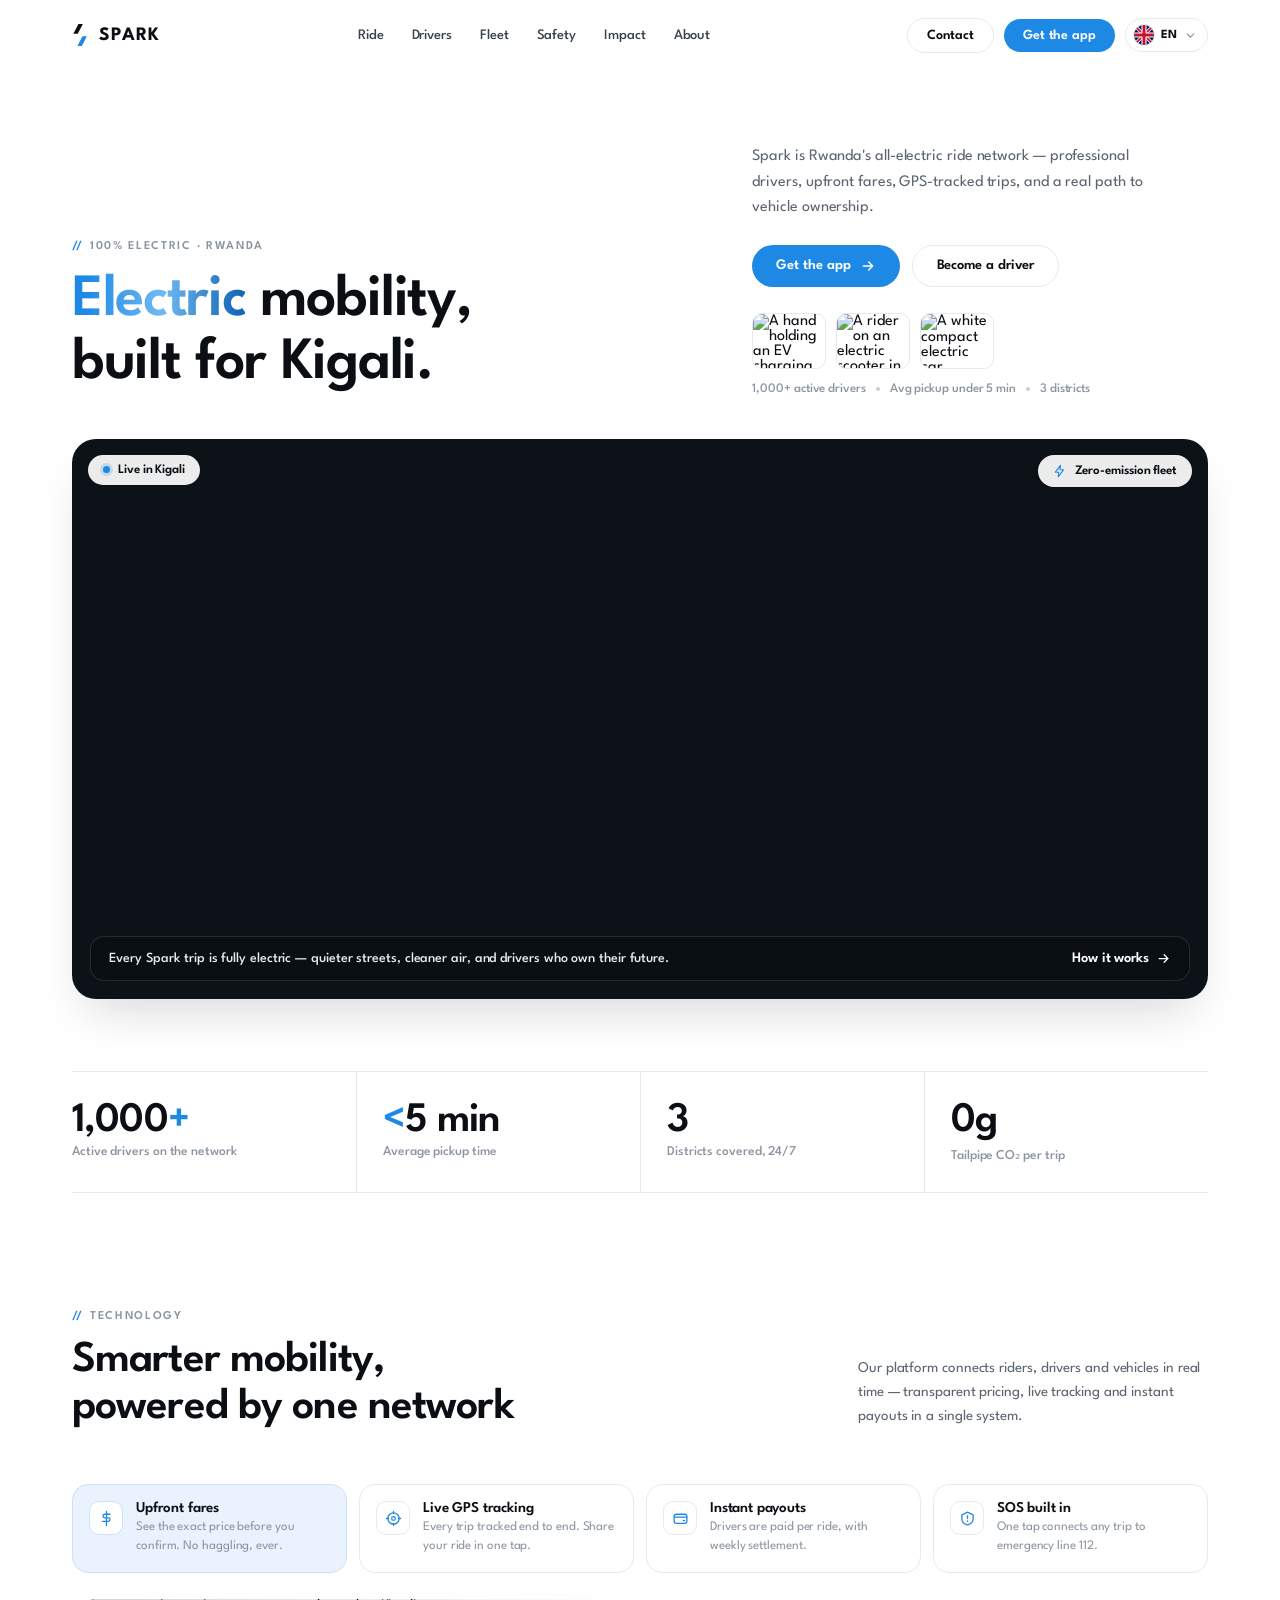
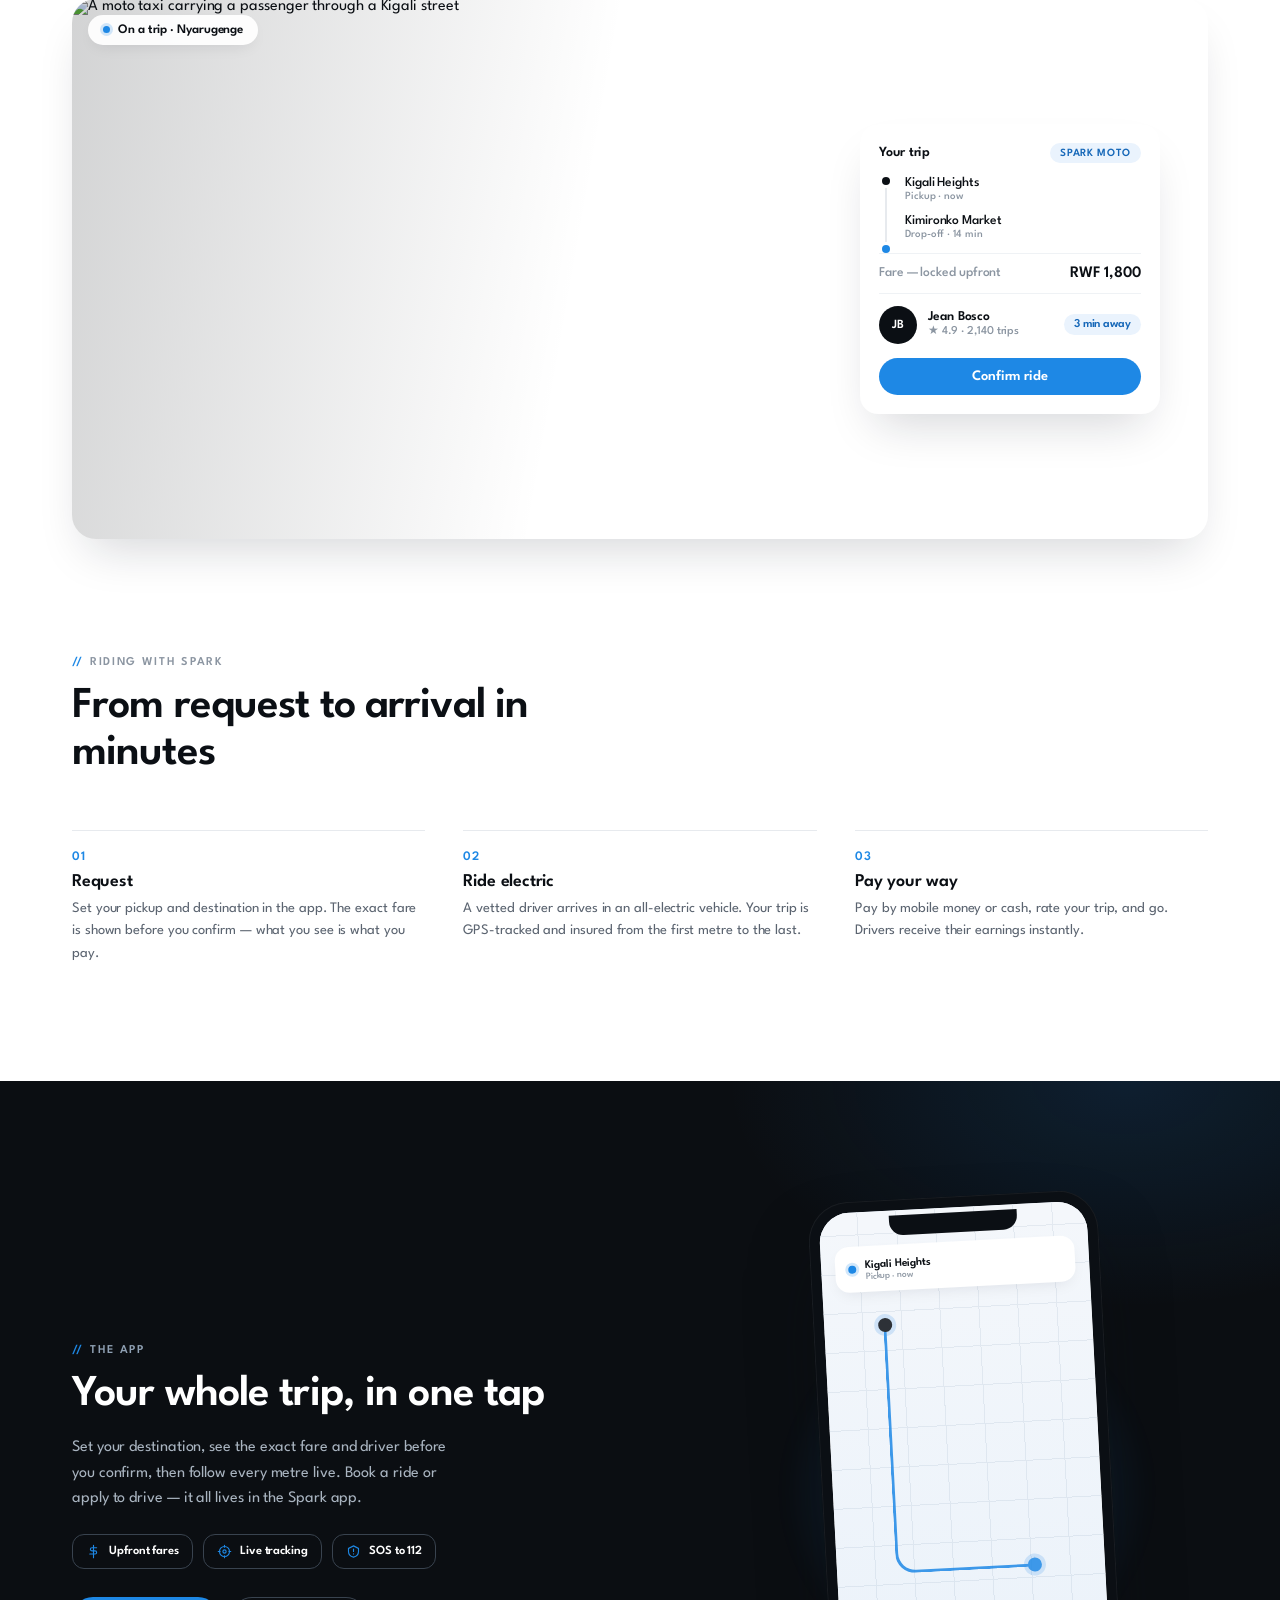
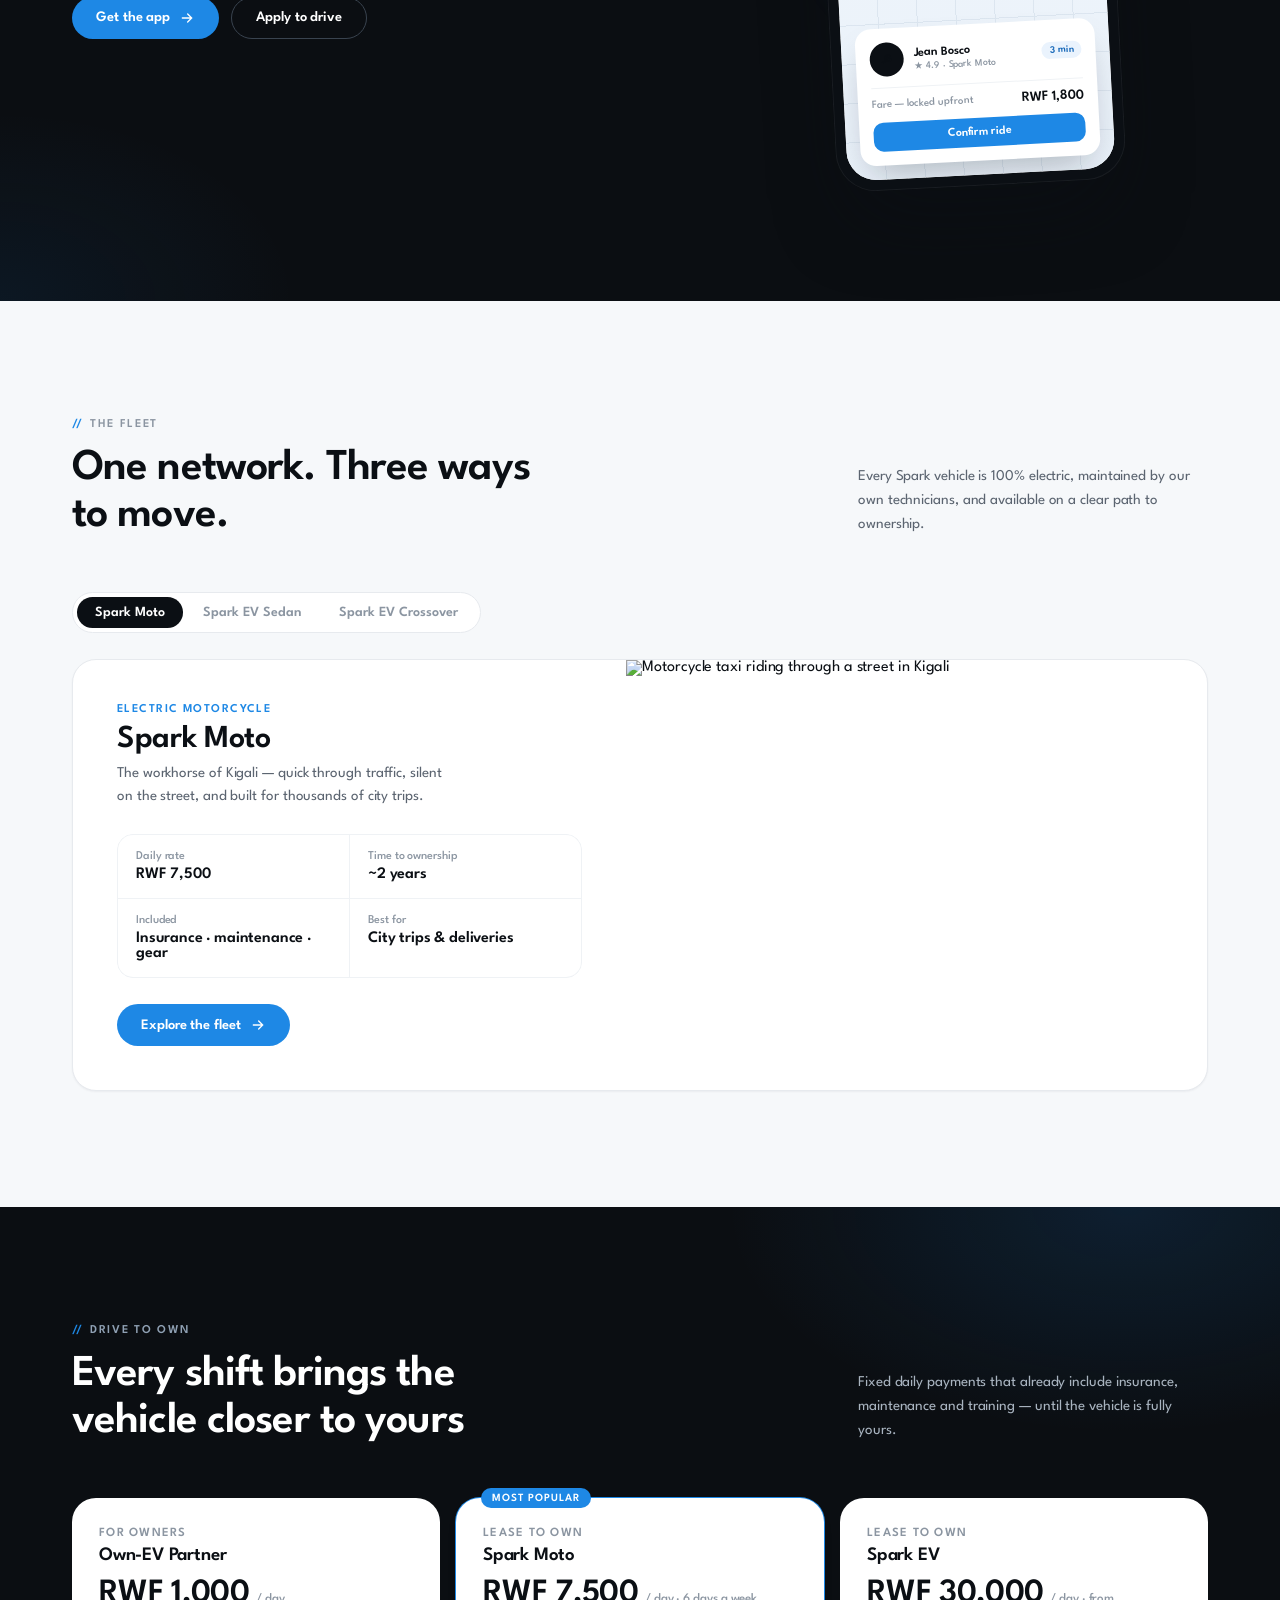
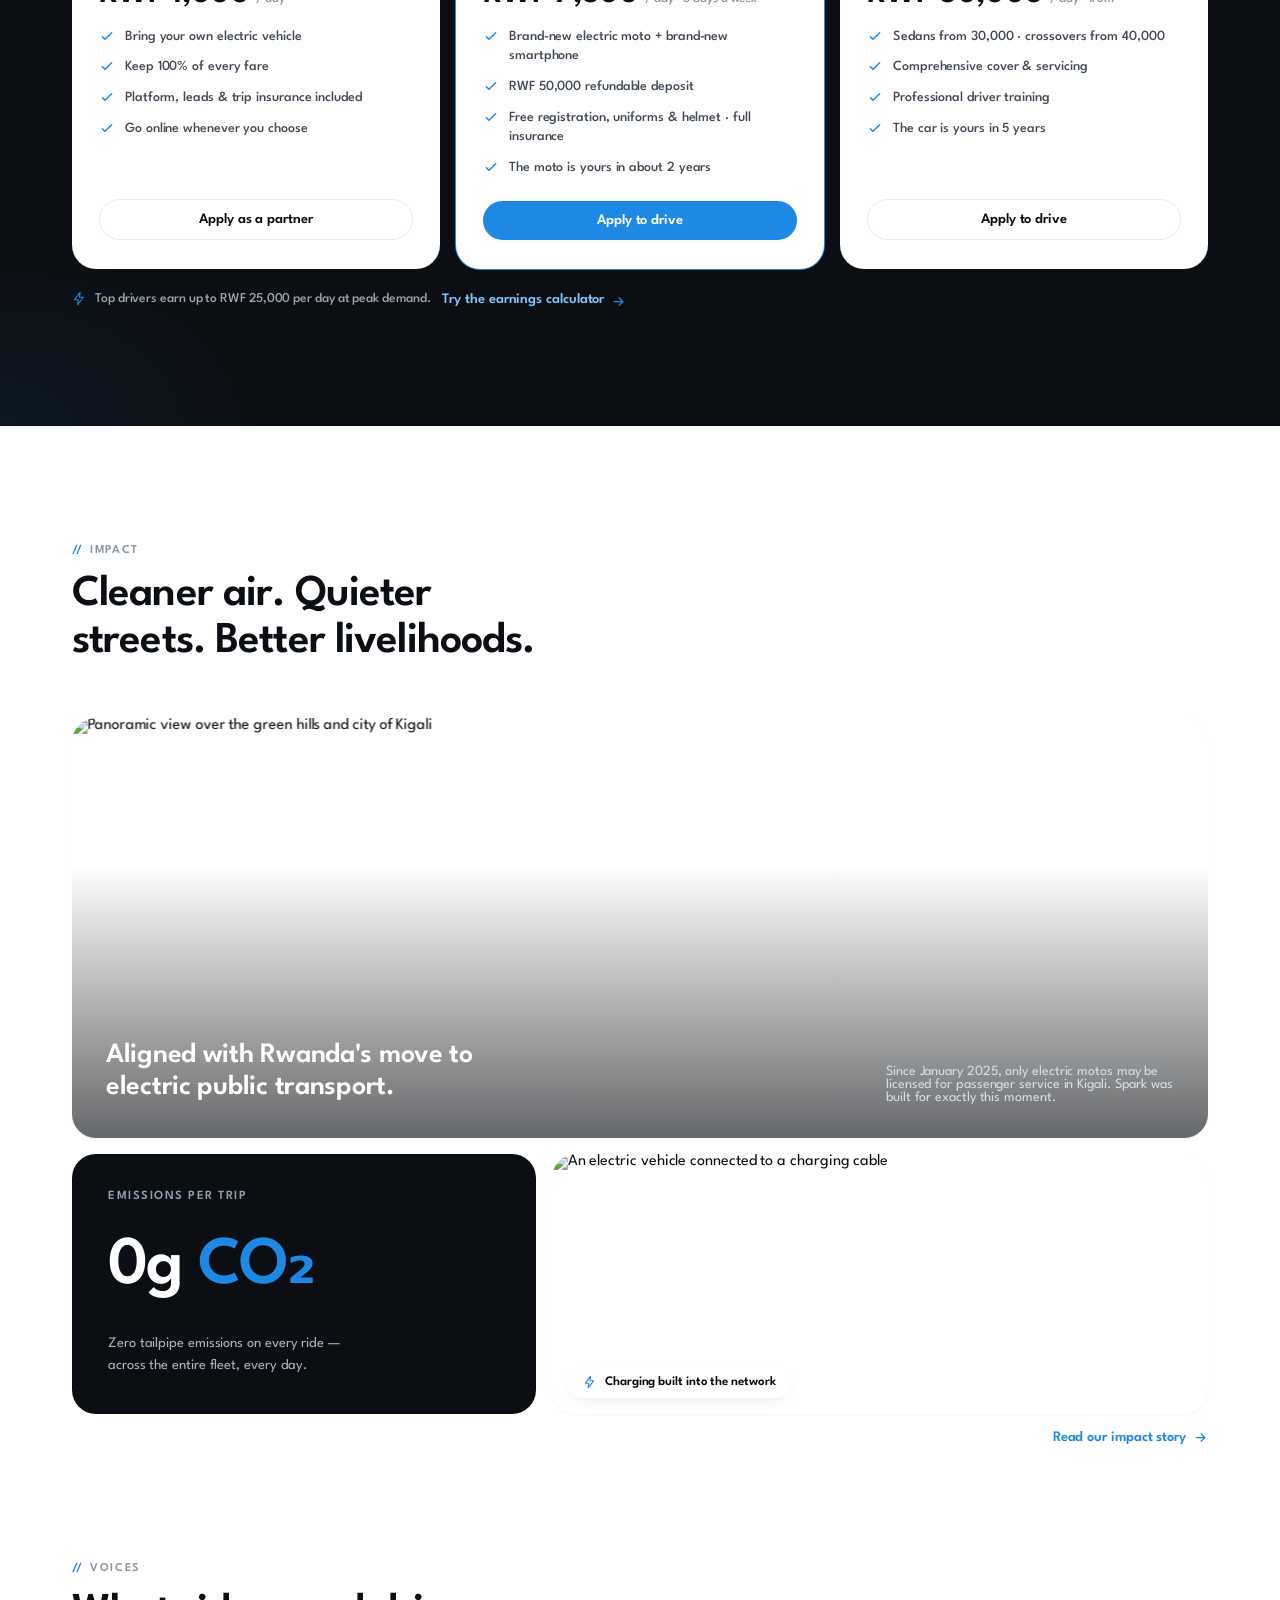
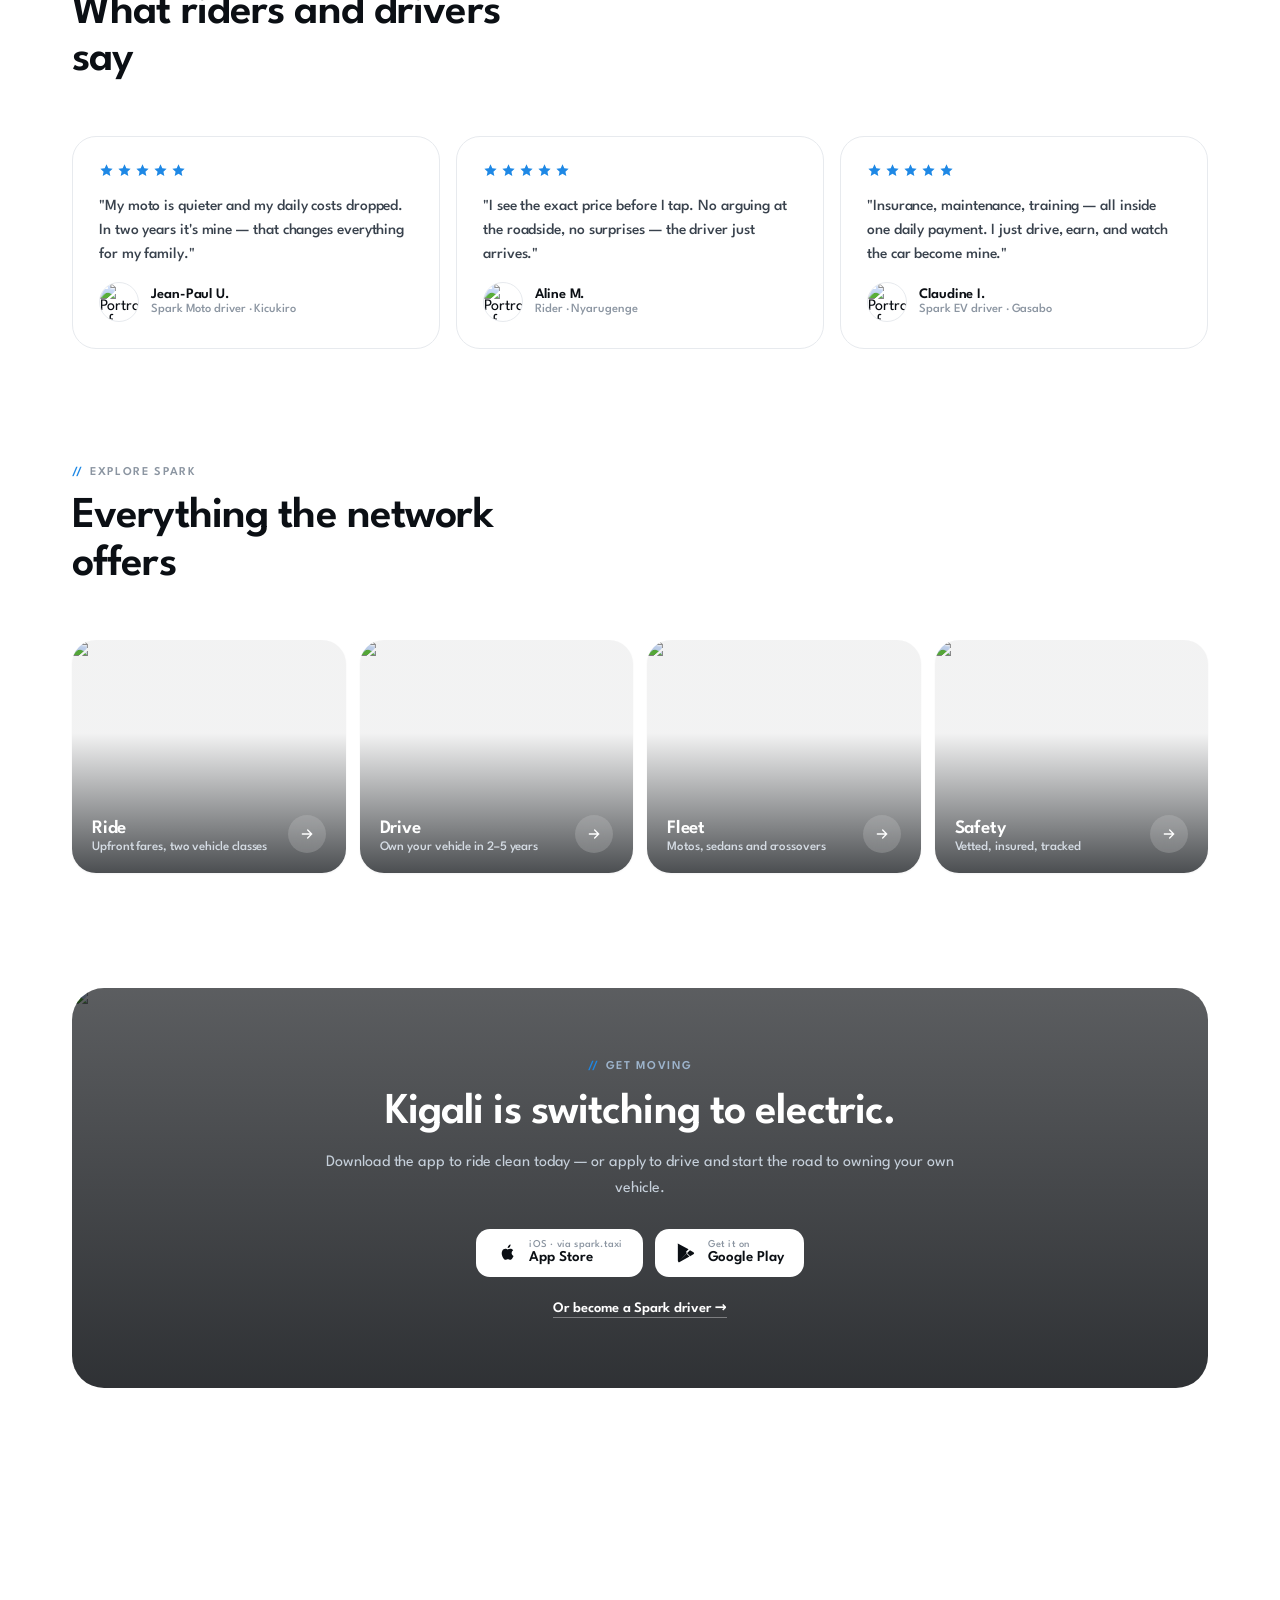
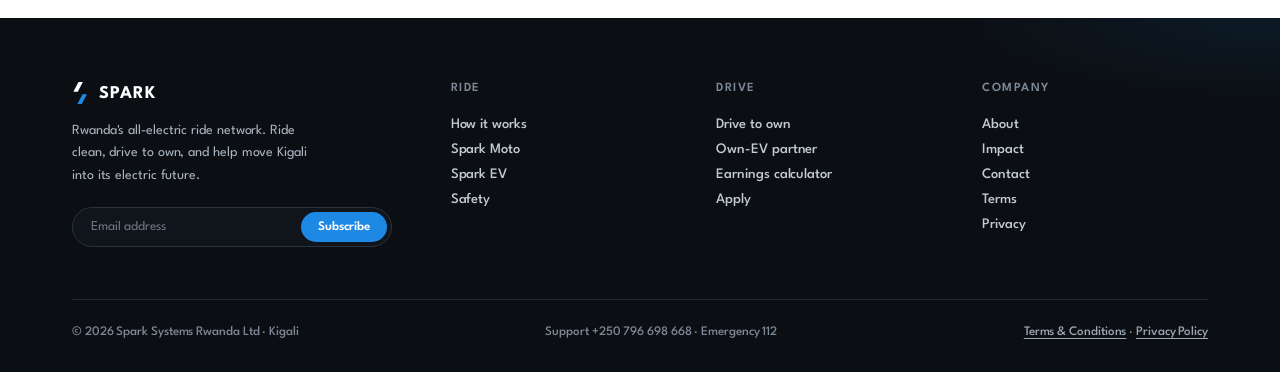
==== commit 4acf73f6: "voila" ====
--- a/index.html
+++ b/index.html
@@ -14,14 +14,857 @@
 <meta property="og:url" content="https://spark-mobility.vercel.app/"/>
 <meta property="og:image" content="https://commons.wikimedia.org/wiki/Special:FilePath/High%20Angle%20View%20Of%20Kigali%20City%20Street%20on%20November%2029%2C%202018.%20Emmanuel%20Kwizera.jpg?width=1600"/>
 <meta name="twitter:card" content="summary_large_image"/>
-<link rel="icon" type="image/svg+xml" href="assets/img/favicon.svg"/>
-<link rel="apple-touch-icon" href="assets/img/icon-192.png"/>
+<link rel="icon" type="image/svg+xml" href="/assets/img/favicon.svg"/>
+<link rel="apple-touch-icon" href="/assets/img/icon-192.png"/>
 <link rel="preconnect" href="https://fonts.googleapis.com"/>
 <link rel="preconnect" href="https://fonts.gstatic.com" crossorigin/>
 <link rel="preconnect" href="https://images.unsplash.com"/>
 <link rel="preconnect" href="https://upload.wikimedia.org"/>
 <link href="https://fonts.googleapis.com/css2?family=League+Spartan:wght@400;500;600;700&display=swap" rel="stylesheet"/>
-<link rel="stylesheet" href="assets/css/main.css"/>
+<style>/* =====================================================================
+   SPARK MOBILITY — Design System
+   White foundation · Ink #0B0F14 · Blue #1E88E5 · League Spartan
+   ===================================================================== */
+:root{
+  --ink:#0B0F14;
+  --body:#5B6470;
+  --mut:#8B95A1;
+  --line:#E7EAEE;
+  --line-2:#EFF2F5;
+  --bg:#FFFFFF;
+  --bg-2:#F6F8FA;
+  --blue:#1E88E5;
+  --blue-d:#1567B8;
+  --blue-t:#EAF3FD;
+  --dark:#0B0E12;
+  --dark-2:#141920;
+  --r-s:12px; --r:16px; --r-l:24px; --r-xl:32px;
+  --sh:0 1px 2px rgba(16,24,40,.05);
+  --sh-m:0 6px 16px -6px rgba(16,24,40,.10);
+  --sh-l:0 24px 48px -16px rgba(16,24,40,.18);
+  --max:1200px;
+  --gut:clamp(20px,4vw,32px);
+  --e:cubic-bezier(.22,.61,.36,1);
+}
+*{margin:0;padding:0;box-sizing:border-box}
+html{scroll-behavior:smooth}
+body{font-family:"League Spartan",system-ui,sans-serif;background:var(--bg);color:var(--ink);letter-spacing:-.005em;-webkit-font-smoothing:antialiased}
+img,video,iframe{display:block;max-width:100%}
+a{color:inherit;text-decoration:none}
+button,input,select,textarea{font-family:inherit;font-size:inherit;color:inherit}
+button{cursor:pointer;border:0;background:none}
+::selection{background:var(--blue);color:#fff}
+:focus-visible{outline:2px solid var(--blue);outline-offset:3px;border-radius:4px}
+section{scroll-margin-top:88px}
+.skip{position:absolute;left:-9999px;top:0;background:var(--ink);color:#fff;padding:10px 16px;border-radius:0 0 10px 0;z-index:999}
+.skip:focus{left:0}
+
+.wrap{max-width:var(--max);margin:0 auto;padding:0 var(--gut)}
+.sec{padding:clamp(72px,9vw,120px) 0}
+.sec-s{padding:clamp(48px,6vw,80px) 0}
+.pt0{padding-top:0}
+
+/* ---------- Type ---------- */
+h1{font-size:clamp(38px,5.4vw,60px);font-weight:600;line-height:1.05;letter-spacing:-.022em}
+h2{font-size:clamp(28px,3.6vw,44px);font-weight:600;line-height:1.08;letter-spacing:-.02em}
+h3{font-size:19px;font-weight:600;letter-spacing:-.01em}
+.p{font-size:16px;line-height:1.6;color:var(--body)}
+.p-l{font-size:clamp(17px,1.5vw,19px);line-height:1.6;color:var(--body)}
+.p-s{font-size:14.5px;line-height:1.55;color:var(--body)}
+.lbl{display:inline-flex;align-items:center;gap:8px;font-size:12px;font-weight:600;letter-spacing:.14em;text-transform:uppercase;color:var(--mut)}
+.lbl b{color:var(--blue);font-weight:700;letter-spacing:0}
+.on-dark .lbl{color:#9DB4CC}
+
+/* Section head: label + title left · short paragraph right */
+.shead{display:flex;align-items:flex-end;justify-content:space-between;gap:44px;margin-bottom:clamp(36px,5vw,52px)}
+.shead h2{margin-top:14px;max-width:18ch}
+.shead>p{max-width:350px;font-size:15px;line-height:1.6;color:var(--body);padding-bottom:4px}
+@media(max-width:820px){.shead{flex-direction:column;align-items:flex-start;gap:16px}}
+
+/* ---------- Buttons & links ---------- */
+.btn{display:inline-flex;align-items:center;justify-content:center;gap:9px;border-radius:999px;font-size:14.5px;font-weight:600;padding:13px 24px;transition:.25s var(--e);white-space:nowrap}
+.btn svg{width:16px;height:16px}
+.btn-blue{background:var(--blue);color:#fff}
+.btn-blue:hover{background:var(--blue-d);transform:translateY(-1px);box-shadow:var(--sh-m)}
+.btn-line{border:1px solid var(--line);background:#fff;color:var(--ink)}
+.btn-line:hover{border-color:#C9D2DB;box-shadow:var(--sh)}
+.btn-white{background:#fff;color:var(--ink)}
+.btn-white:hover{transform:translateY(-1px);box-shadow:0 10px 24px -8px rgba(0,0,0,.4)}
+.btn-ink{background:var(--ink);color:#fff}
+.btn-ink:hover{background:#1c232c}
+.link{display:inline-flex;align-items:center;gap:7px;font-size:14.5px;font-weight:600;color:var(--blue)}
+.link svg{width:15px;height:15px;transition:transform .25s var(--e)}
+.link:hover svg{transform:translateX(3px)}
+
+/* ---------- Reveal ---------- */
+.rv{opacity:0;transform:translateY(14px);transition:opacity .7s var(--e),transform .7s var(--e)}
+.rv.in{opacity:1;transform:none}
+@media(prefers-reduced-motion:reduce){
+  html{scroll-behavior:auto}
+  .rv{opacity:1;transform:none;transition:none}
+  *{animation:none!important}
+}
+
+/* =====================================================================
+   NAV
+   ===================================================================== */
+header.top{position:fixed;top:0;left:0;right:0;z-index:100;background:rgba(255,255,255,.85);backdrop-filter:blur(14px);-webkit-backdrop-filter:blur(14px);border-bottom:1px solid transparent;transition:border-color .3s,background .3s}
+header.top.on{border-color:var(--line);background:rgba(255,255,255,.94)}
+.nav{max-width:var(--max);margin:0 auto;padding:0 var(--gut);height:70px;display:flex;align-items:center;justify-content:space-between;gap:24px}
+.brand{display:flex;align-items:center;gap:10px}
+.brand svg{height:22px;width:auto}
+.brand span{font-weight:700;font-size:19px;letter-spacing:.06em}
+.nlinks{display:flex;gap:28px}
+.nlinks a{font-size:14.5px;font-weight:500;color:#3A424C;transition:color .2s;position:relative;padding:4px 0}
+.nlinks a:hover{color:var(--ink)}
+.nlinks a[aria-current="page"]{color:var(--ink);font-weight:600}
+.nlinks a[aria-current="page"]::after{content:"";position:absolute;left:0;right:0;bottom:-2px;height:2px;border-radius:2px;background:var(--blue)}
+.nright{display:flex;align-items:center;gap:10px}
+.nright .btn{padding:10px 19px;font-size:14px}
+.mbtn{display:none;width:40px;height:40px;border:1px solid var(--line);border-radius:10px;align-items:center;justify-content:center;background:#fff}
+.mbtn svg{width:18px;height:18px}
+@media(max-width:1000px){.nlinks,.nright .btn-line{display:none}.mbtn{display:flex}}
+.mpanel{display:none;position:fixed;top:70px;left:0;right:0;z-index:99;background:#fff;border-bottom:1px solid var(--line);padding:10px var(--gut) 22px;box-shadow:var(--sh-l)}
+.mpanel.open{display:block}
+.mpanel a{display:block;padding:13px 4px;font-size:16px;font-weight:500;border-bottom:1px solid var(--line-2)}
+.mpanel a[aria-current="page"]{color:var(--blue);font-weight:600}
+.mpanel .btn{margin-top:16px;width:100%}
+
+/* =====================================================================
+   PAGE HERO (interior pages)
+   ===================================================================== */
+.phero{padding-top:clamp(118px,15vh,160px)}
+.phero .kick{margin-bottom:16px}
+.phero h1{max-width:17ch}
+.phero .p-l{max-width:52ch;margin-top:18px}
+.phero .cta-row{margin-top:26px}
+.cta-row{display:flex;gap:12px;flex-wrap:wrap}
+.phero-grid{display:grid;grid-template-columns:1.05fr .95fr;gap:clamp(28px,5vw,64px);align-items:center}
+@media(max-width:880px){.phero-grid{grid-template-columns:1fr}}
+.kpis{display:flex;gap:26px;flex-wrap:wrap;margin-top:30px}
+.kpi b{display:block;font-size:26px;font-weight:600;letter-spacing:-.02em}
+.kpi b em{font-style:normal;color:var(--blue)}
+.kpi span{font-size:13px;color:var(--mut);font-weight:500}
+
+/* ---------- Media cards ---------- */
+.media{position:relative;border-radius:var(--r-l);overflow:hidden;box-shadow:var(--sh-l);background:#0d1218}
+.media>img,.media>video{width:100%;height:100%;object-fit:cover}
+.media.r43{aspect-ratio:4/3}
+.media.r169{aspect-ratio:16/9}
+.media.r45{aspect-ratio:4/5}
+.chip{position:absolute;display:inline-flex;align-items:center;gap:8px;background:rgba(255,255,255,.92);backdrop-filter:blur(8px);border-radius:999px;padding:9px 15px;font-size:13px;font-weight:600;box-shadow:var(--sh-m);z-index:2}
+.chip .dot{width:7px;height:7px;border-radius:50%;background:var(--blue);box-shadow:0 0 0 3px rgba(30,136,229,.2)}
+.chip svg{width:14px;height:14px;color:var(--blue)}
+.c-tl{top:16px;left:16px}.c-tr{top:16px;right:16px}.c-bl{bottom:16px;left:16px}.c-br{bottom:16px;right:16px}
+
+/* ---------- Stats band ---------- */
+.stats{display:grid;grid-template-columns:repeat(4,1fr);border-top:1px solid var(--line);border-bottom:1px solid var(--line)}
+.stat{padding:30px 26px;border-left:1px solid var(--line)}
+.stat:first-child{border-left:0;padding-left:0}
+.stat .n{font-size:clamp(30px,3.4vw,42px);font-weight:600;letter-spacing:-.02em;font-variant-numeric:tabular-nums}
+.stat .n em{font-style:normal;color:var(--blue)}
+.stat .l{font-size:13.5px;color:var(--mut);margin-top:6px;font-weight:500}
+@media(max-width:820px){.stats{grid-template-columns:1fr 1fr}.stat:nth-child(3){border-left:0;padding-left:0}.stat{padding:22px 20px}}
+
+/* ---------- Feature chips row ---------- */
+.feat-row{display:grid;grid-template-columns:repeat(4,1fr);gap:12px}
+@media(max-width:960px){.feat-row{grid-template-columns:1fr 1fr}}
+@media(max-width:560px){.feat-row{grid-template-columns:1fr}}
+.feat{display:flex;gap:13px;align-items:flex-start;border:1px solid var(--line);border-radius:var(--r);padding:16px;background:#fff;transition:.25s var(--e)}
+.feat:hover{box-shadow:var(--sh-m);transform:translateY(-2px)}
+.feat.hl{background:var(--blue-t);border-color:#CBE2F8}
+.feat .ic{flex:none;width:34px;height:34px;border-radius:10px;background:#fff;border:1px solid var(--line);display:flex;align-items:center;justify-content:center}
+.feat.hl .ic{border-color:#CBE2F8}
+.feat .ic svg{width:17px;height:17px;color:var(--blue)}
+.feat h3{font-size:15px}
+.feat p{font-size:13px;color:var(--mut);margin-top:3px;line-height:1.45}
+
+/* ---------- Split layout ---------- */
+.split{display:grid;grid-template-columns:1fr 1fr;gap:clamp(28px,5vw,64px);align-items:center}
+.split.rev>.media{order:2}
+@media(max-width:880px){.split{grid-template-columns:1fr}.split.rev>.media{order:0}}
+.list{display:flex;flex-direction:column;gap:0;margin-top:22px}
+.lrow{display:flex;justify-content:space-between;align-items:center;gap:16px;padding:16px 0;border-top:1px solid var(--line-2)}
+.lrow b{font-size:15.5px;font-weight:600}
+.lrow small{font-size:13px;color:var(--mut);font-weight:500}
+.lrow .tag{font-size:11.5px;font-weight:600;letter-spacing:.06em;text-transform:uppercase;color:var(--blue-d);background:var(--blue-t);border-radius:999px;padding:5px 11px;white-space:nowrap}
+
+/* ---------- Steps ---------- */
+.steps{display:grid;grid-template-columns:repeat(3,1fr);gap:clamp(20px,3vw,40px)}
+@media(max-width:760px){.steps{grid-template-columns:1fr}}
+.step{border-top:1px solid var(--line);padding-top:20px}
+.step .no{font-size:13px;font-weight:600;color:var(--blue);letter-spacing:.08em}
+.step h3{margin:10px 0 8px;font-size:18px}
+.step p{font-size:14.5px;line-height:1.55;color:var(--body)}
+
+/* ---------- Cards grid (icon cards) ---------- */
+.cards{display:grid;grid-template-columns:repeat(4,1fr);gap:14px}
+.cards.c3{grid-template-columns:repeat(3,1fr)}
+.cards.c2{grid-template-columns:repeat(2,1fr)}
+@media(max-width:960px){.cards,.cards.c3{grid-template-columns:1fr 1fr}}
+@media(max-width:560px){.cards,.cards.c3,.cards.c2{grid-template-columns:1fr}}
+.card{border:1px solid var(--line);border-radius:var(--r);padding:22px;background:#fff;transition:.25s var(--e)}
+.card:hover{box-shadow:var(--sh-m);transform:translateY(-2px)}
+.card .ic{width:40px;height:40px;border-radius:12px;background:var(--blue-t);display:flex;align-items:center;justify-content:center;margin-bottom:16px}
+.card .ic svg{width:19px;height:19px;color:var(--blue-d)}
+.card h3{font-size:16px;margin-bottom:7px}
+.card p{font-size:13.5px;color:var(--body);line-height:1.55}
+
+/* ---------- Page-link cards (image tiles) ---------- */
+.tiles{display:grid;grid-template-columns:repeat(3,1fr);gap:14px}
+@media(max-width:900px){.tiles{grid-template-columns:1fr 1fr}}
+@media(max-width:560px){.tiles{grid-template-columns:1fr}}
+.tile{position:relative;border-radius:var(--r-l);overflow:hidden;aspect-ratio:4/3.1;display:flex;align-items:flex-end;color:#fff;isolation:isolate;box-shadow:var(--sh)}
+.tile img{position:absolute;inset:0;width:100%;height:100%;object-fit:cover;z-index:-2;transition:transform .6s var(--e)}
+.tile::after{content:"";position:absolute;inset:0;z-index:-1;background:linear-gradient(180deg,rgba(6,10,14,.05) 40%,rgba(6,10,14,.72))}
+.tile:hover img{transform:scale(1.04)}
+.tile .tx{padding:20px;width:100%;display:flex;align-items:flex-end;justify-content:space-between;gap:12px}
+.tile h3{font-size:19px}
+.tile p{font-size:13px;color:#D5DCE4;margin-top:4px;font-weight:500}
+.tile .go{flex:none;width:38px;height:38px;border-radius:50%;background:rgba(255,255,255,.16);backdrop-filter:blur(6px);display:flex;align-items:center;justify-content:center;transition:.25s var(--e)}
+.tile .go svg{width:16px;height:16px}
+.tile:hover .go{background:var(--blue)}
+
+/* ---------- Plans ---------- */
+.plans{display:grid;grid-template-columns:repeat(3,1fr);gap:16px}
+.plans.p2{grid-template-columns:repeat(2,1fr)}
+@media(max-width:900px){.plans,.plans.p2{grid-template-columns:1fr}}
+.plan{position:relative;border:1px solid var(--line);border-radius:var(--r-l);padding:28px 26px;background:#fff;display:flex;flex-direction:column;transition:.25s var(--e)}
+.plan:hover{box-shadow:var(--sh-l);transform:translateY(-3px)}
+.plan.pop{border-color:var(--blue);box-shadow:0 0 0 1px var(--blue),var(--sh-m)}
+.pop-b{position:absolute;top:-11px;left:24px;background:var(--blue);color:#fff;font-size:11px;font-weight:600;letter-spacing:.08em;text-transform:uppercase;border-radius:999px;padding:5px 11px}
+.plan .pk{font-size:12.5px;font-weight:600;letter-spacing:.1em;text-transform:uppercase;color:var(--mut)}
+.plan h3{font-size:19px;margin:8px 0 14px}
+.price{display:flex;align-items:baseline;gap:7px;margin-bottom:18px}
+.price b{font-size:34px;font-weight:600;letter-spacing:-.02em}
+.price span{font-size:13px;color:var(--mut);font-weight:500}
+.plan ul{list-style:none;display:flex;flex-direction:column;gap:11px;margin-bottom:24px}
+.plan li{display:flex;gap:10px;font-size:14px;color:#414A55;font-weight:500;line-height:1.4}
+.plan li svg{flex:none;width:16px;height:16px;color:var(--blue);margin-top:1px}
+.plan .btn{margin-top:auto;width:100%}
+.note{margin-top:20px;font-size:13.5px;color:var(--mut);font-weight:500;display:flex;align-items:flex-start;gap:8px;line-height:1.5}
+.note svg{width:15px;height:15px;color:var(--blue);flex:none;margin-top:2px}
+
+/* ---------- Spec table ---------- */
+.spectable{border:1px solid var(--line);border-radius:var(--r);overflow:hidden}
+.spectable .tr{display:grid;grid-template-columns:1fr 1.4fr;border-top:1px solid var(--line-2)}
+.spectable .tr:first-child{border-top:0}
+.spectable .th{padding:14px 18px;font-size:13px;color:var(--mut);font-weight:600;background:var(--bg-2)}
+.spectable .td{padding:14px 18px;font-size:14.5px;font-weight:600}
+
+/* ---------- Comparison table ---------- */
+.cmp{border:1px solid var(--line);border-radius:var(--r-l);overflow:hidden;background:#fff}
+.cmp .row{display:grid;grid-template-columns:1.1fr 1fr 1fr;border-top:1px solid var(--line-2)}
+.cmp .row:first-child{border-top:0;background:var(--bg-2)}
+.cmp .cell{padding:16px 20px;font-size:14.5px;display:flex;align-items:center}
+.cmp .row:first-child .cell{font-weight:600;font-size:14px}
+.cmp .cell:first-child{color:var(--mut);font-weight:600;font-size:13.5px}
+.cmp .cell b{font-weight:600}
+.cmp .badge{display:inline-flex;align-items:center;gap:7px;font-weight:600}
+.cmp .badge svg{width:15px;height:15px;color:var(--blue)}
+/* mobile: label sits above the two vehicle values, which stay side by side */
+@media(max-width:680px){
+  .cmp .row{grid-template-columns:1fr 1fr;gap:0 12px;padding:14px 16px}
+  .cmp .cell{padding:6px 0;font-size:13.5px;align-items:flex-start}
+  .cmp .cell:first-child{grid-column:1/-1;background:transparent;padding:0 0 6px;font-size:11.5px;letter-spacing:.06em;text-transform:uppercase;color:var(--mut)}
+  .cmp .row:first-child .cell:first-child{display:none}
+  .cmp .row:first-child .cell{padding:4px 0}
+}
+
+/* ---------- Pipeline ---------- */
+.pipe{display:grid;grid-template-columns:repeat(5,1fr);gap:14px;counter-reset:p}
+@media(max-width:960px){.pipe{grid-template-columns:1fr 1fr}}
+@media(max-width:560px){.pipe{grid-template-columns:1fr}}
+.pnode{position:relative;border:1px solid var(--line);border-radius:var(--r);padding:20px;background:#fff}
+.pnode::before{counter-increment:p;content:"0" counter(p);display:inline-flex;align-items:center;justify-content:center;font-size:12.5px;font-weight:700;color:var(--blue-d);background:var(--blue-t);border-radius:999px;padding:5px 10px;margin-bottom:14px}
+.pnode h3{font-size:15px;margin-bottom:6px}
+.pnode p{font-size:13px;color:var(--body);line-height:1.5}
+
+/* ---------- Timeline ---------- */
+.tl{position:relative;padding-left:26px}
+.tl::before{content:"";position:absolute;left:6px;top:6px;bottom:6px;width:2px;background:var(--line)}
+.tl-i{position:relative;padding:0 0 34px}
+.tl-i:last-child{padding-bottom:0}
+.tl-i::before{content:"";position:absolute;left:-26px;top:4px;width:14px;height:14px;border-radius:50%;background:#fff;border:3px solid var(--blue)}
+.tl-i .when{font-size:12.5px;font-weight:700;letter-spacing:.1em;text-transform:uppercase;color:var(--blue-d)}
+.tl-i h3{font-size:18px;margin:8px 0 6px}
+.tl-i p{font-size:14.5px;color:var(--body);line-height:1.55;max-width:56ch}
+
+/* ---------- Testimonials ---------- */
+.tcards{display:grid;grid-template-columns:repeat(3,1fr);gap:16px}
+@media(max-width:900px){.tcards{grid-template-columns:1fr}}
+.tcard{background:#fff;border:1px solid var(--line);border-radius:var(--r-l);padding:26px;display:flex;flex-direction:column;gap:16px}
+.stars{display:flex;gap:3px}
+.stars svg{width:15px;height:15px;color:var(--blue)}
+.tcard q{quotes:none;font-size:15.5px;line-height:1.55;color:#39424D;font-weight:500}
+.who{display:flex;align-items:center;gap:12px;margin-top:auto}
+.av{width:38px;height:38px;border-radius:50%;background:var(--ink);color:#fff;display:flex;align-items:center;justify-content:center;font-size:12.5px;font-weight:600;flex:none}
+.av.b{background:var(--blue)}
+.who b{display:block;font-size:14.5px;font-weight:600}
+.who small{font-size:12.5px;color:var(--mut);font-weight:500}
+
+/* ---------- FAQ ---------- */
+.faqg{display:grid;grid-template-columns:.9fr 1.4fr;gap:clamp(28px,5vw,72px)}
+@media(max-width:860px){.faqg{grid-template-columns:1fr}}
+.faql h2{margin:14px 0}
+.faql p{font-size:15px;color:var(--body);line-height:1.6;max-width:36ch;margin-bottom:22px}
+.faq{border-bottom:1px solid var(--line)}
+.faq summary{list-style:none;display:flex;align-items:center;justify-content:space-between;gap:20px;padding:19px 0;cursor:pointer;font-size:16px;font-weight:600}
+.faq summary::-webkit-details-marker{display:none}
+.faq .pl{flex:none;width:26px;height:26px;border:1px solid var(--line);border-radius:50%;display:flex;align-items:center;justify-content:center;transition:.25s var(--e)}
+.faq .pl svg{width:12px;height:12px;color:var(--body)}
+.faq[open] .pl{background:var(--ink);border-color:var(--ink);transform:rotate(45deg)}
+.faq[open] .pl svg{color:#fff}
+.faq>p{font-size:14.5px;line-height:1.6;color:var(--body);padding:0 40px 20px 0}
+
+/* ---------- Calculator ---------- */
+.calc{border:1px solid var(--line);border-radius:var(--r-l);background:#fff;box-shadow:var(--sh);display:grid;grid-template-columns:1.1fr .9fr;overflow:hidden}
+@media(max-width:860px){.calc{grid-template-columns:1fr}}
+.calc-l{padding:clamp(24px,3vw,36px);display:flex;flex-direction:column;gap:24px}
+.cf label{display:flex;justify-content:space-between;align-items:baseline;font-size:14px;font-weight:600;margin-bottom:10px}
+.cf label output{color:var(--blue-d);font-variant-numeric:tabular-nums}
+.cf select{width:100%;border:1px solid var(--line);border-radius:12px;padding:13px 14px;background:#fff;font-size:14.5px;font-weight:600;appearance:none;background-image:url("data:image/svg+xml,%3Csvg xmlns='http://www.w3.org/2000/svg' width='14' height='14' viewBox='0 0 24 24' fill='none' stroke='%235B6470' stroke-width='2.4' stroke-linecap='round'%3E%3Cpath d='M6 9l6 6 6-6'/%3E%3C/svg%3E");background-repeat:no-repeat;background-position:right 14px center}
+input[type=range]{width:100%;accent-color:var(--blue);height:4px}
+.calc-r{background:var(--dark);color:#fff;padding:clamp(24px,3vw,36px);display:flex;flex-direction:column;gap:18px}
+.calc-r .k{font-size:12.5px;font-weight:600;letter-spacing:.12em;text-transform:uppercase;color:#8FA0B3}
+.cres{border-top:1px solid #232B35;padding-top:16px;display:flex;justify-content:space-between;align-items:baseline}
+.cres:first-of-type{border-top:0;padding-top:0}
+.cres span{font-size:13.5px;color:#A9B4C0;font-weight:500}
+.cres b{font-size:22px;font-weight:600;letter-spacing:-.01em;font-variant-numeric:tabular-nums}
+.cres.big b{font-size:clamp(30px,3vw,38px);color:#fff}
+.cres.big b em{font-style:normal;color:var(--blue)}
+.calc-r .fine{font-size:11.5px;color:#7C8896;line-height:1.55;margin-top:auto}
+
+/* ---------- Forms ---------- */
+.form{display:grid;grid-template-columns:1fr 1fr;gap:14px}
+.form .full{grid-column:1/-1}
+@media(max-width:640px){.form{grid-template-columns:1fr}}
+.fld{display:flex;flex-direction:column;gap:8px}
+.fld label{font-size:13px;font-weight:600}
+.fld input,.fld select,.fld textarea{border:1px solid var(--line);border-radius:12px;padding:13px 14px;background:#fff;font-size:14.5px;outline:none;transition:border-color .2s,box-shadow .2s}
+.fld textarea{resize:vertical;min-height:120px}
+.fld input:focus,.fld select:focus,.fld textarea:focus{border-color:var(--blue);box-shadow:0 0 0 3px rgba(30,136,229,.12)}
+.fld select{appearance:none;background-image:url("data:image/svg+xml,%3Csvg xmlns='http://www.w3.org/2000/svg' width='14' height='14' viewBox='0 0 24 24' fill='none' stroke='%235B6470' stroke-width='2.4' stroke-linecap='round'%3E%3Cpath d='M6 9l6 6 6-6'/%3E%3C/svg%3E");background-repeat:no-repeat;background-position:right 14px center}
+
+/* ---------- Map / coverage ---------- */
+.mapc{border:1px solid var(--line);border-radius:var(--r-l);overflow:hidden;background:#EDF1F5;min-height:400px;position:relative;box-shadow:var(--sh)}
+.mapc iframe{position:absolute;inset:0;width:100%;height:100%;border:0;filter:saturate(.85)}
+.map-attr{font-size:11.5px;color:var(--mut);margin-top:10px}
+.map-attr a{text-decoration:underline}
+.dlist{border:1px solid var(--line);border-radius:var(--r-l);background:#fff;padding:10px 22px}
+.drow{display:flex;align-items:center;gap:14px;padding:18px 0;border-bottom:1px solid var(--line-2)}
+.drow:last-child{border-bottom:0}
+.drow .st{width:9px;height:9px;border-radius:50%;background:var(--blue);box-shadow:0 0 0 4px rgba(30,136,229,.15);flex:none}
+.drow b{font-size:15.5px;font-weight:600}
+.drow small{display:block;font-size:12.5px;color:var(--mut);font-weight:500;margin-top:3px}
+.drow .r{margin-left:auto;font-size:12px;font-weight:600;color:var(--blue-d);background:var(--blue-t);border-radius:999px;padding:5px 11px;white-space:nowrap}
+
+/* ---------- Dark stat / impact cards ---------- */
+.gridc{display:grid;grid-template-columns:repeat(12,1fr);gap:16px}
+.g-w{grid-column:1/13}.g-5{grid-column:span 5}.g-7{grid-column:span 7}.g-6{grid-column:span 6}.g-4{grid-column:span 4}
+@media(max-width:860px){.g-5,.g-7,.g-6,.g-4{grid-column:1/13}}
+.dcard{background:var(--dark);color:#fff;border-radius:var(--r-l);padding:clamp(26px,3vw,36px);display:flex;flex-direction:column;justify-content:space-between;min-height:260px}
+.dcard .k{font-size:12.5px;font-weight:600;letter-spacing:.12em;text-transform:uppercase;color:#8FA0B3}
+.dcard .big{font-size:clamp(46px,5.4vw,68px);font-weight:600;letter-spacing:-.03em;line-height:1}
+.dcard .big em{font-style:normal;color:var(--blue)}
+.dcard p{font-size:14.5px;color:#A9B4C0;max-width:32ch;line-height:1.55}
+.pcard{position:relative;border-radius:var(--r-l);overflow:hidden;min-height:260px;box-shadow:var(--sh)}
+.pcard img{position:absolute;inset:0;width:100%;height:100%;object-fit:cover}
+.wide{position:relative;border-radius:var(--r-l);overflow:hidden;min-height:clamp(280px,36vw,420px);box-shadow:var(--sh);display:flex;align-items:flex-end}
+.wide img{position:absolute;inset:0;width:100%;height:100%;object-fit:cover}
+.wide::after{content:"";position:absolute;inset:0;background:linear-gradient(180deg,rgba(6,10,14,0) 35%,rgba(6,10,14,.62))}
+.wide .tx{position:relative;z-index:1;color:#fff;padding:clamp(20px,3vw,34px);display:flex;align-items:flex-end;justify-content:space-between;gap:24px;width:100%}
+.wide h3{font-size:clamp(20px,2.4vw,28px);font-weight:600;max-width:24ch;line-height:1.15}
+.wide p{font-size:14px;color:#D8DEE6;max-width:36ch}
+@media(max-width:700px){.wide .tx{flex-direction:column;align-items:flex-start;gap:8px}}
+
+/* ---------- CTA band ---------- */
+.cta{position:relative;border-radius:var(--r-xl);overflow:hidden;min-height:400px;display:flex;align-items:center;justify-content:center;text-align:center;color:#fff;padding:64px 24px}
+.cta>img{position:absolute;inset:0;width:100%;height:100%;object-fit:cover}
+.cta .ov{position:absolute;inset:0;background:linear-gradient(180deg,rgba(7,10,14,.66),rgba(7,10,14,.84))}
+.cta .in{position:relative;max-width:640px}
+.cta .lbl{justify-content:center;display:inline-flex;color:#9DB4CC}
+.cta h2{margin:16px 0 14px}
+.cta p{font-size:16px;color:#C6D0DB;line-height:1.6;margin-bottom:28px}
+.stores{display:flex;gap:12px;justify-content:center;flex-wrap:wrap}
+.store{display:inline-flex;align-items:center;gap:11px;background:#fff;color:var(--ink);border-radius:14px;padding:11px 20px;transition:.25s var(--e)}
+.store:hover{transform:translateY(-2px);box-shadow:0 12px 28px -8px rgba(0,0,0,.5)}
+.store svg{width:22px;height:22px}
+.store small{display:block;font-size:10.5px;color:var(--mut);font-weight:500;text-align:left;letter-spacing:.02em}
+.store b{display:block;font-size:15px;font-weight:600;line-height:1.1;text-align:left}
+.cta .alt{display:inline-flex;margin-top:22px;color:#fff;border-bottom:1px solid rgba(255,255,255,.35);padding-bottom:2px;font-size:14.5px;font-weight:600}
+.cta .alt:hover{border-color:#fff}
+
+/* ---------- Contact blocks ---------- */
+.cchan{display:grid;grid-template-columns:repeat(3,1fr);gap:14px}
+@media(max-width:860px){.cchan{grid-template-columns:1fr}}
+.cc{border:1px solid var(--line);border-radius:var(--r);padding:24px;background:#fff}
+.cc .ic{width:40px;height:40px;border-radius:12px;background:var(--blue-t);display:flex;align-items:center;justify-content:center;margin-bottom:16px}
+.cc .ic svg{width:19px;height:19px;color:var(--blue-d)}
+.cc h3{font-size:16px;margin-bottom:6px}
+.cc p{font-size:13.5px;color:var(--body);line-height:1.5;margin-bottom:12px}
+.cc .big{font-size:22px;font-weight:600;letter-spacing:-.01em;color:var(--ink)}
+
+/* =====================================================================
+   FOOTER
+   ===================================================================== */
+footer{border-top:1px solid var(--line);padding:64px 0 34px;margin-top:clamp(72px,9vw,120px)}
+.fgrid{display:grid;grid-template-columns:1.5fr 1fr 1fr 1fr;gap:40px;margin-bottom:52px}
+@media(max-width:860px){.fgrid{grid-template-columns:1fr 1fr}}
+@media(max-width:560px){.fgrid{grid-template-columns:1fr}}
+.fb p{font-size:14px;color:var(--body);line-height:1.6;max-width:32ch;margin:16px 0 20px}
+.news{display:flex;border:1px solid var(--line);border-radius:999px;padding:4px;max-width:320px}
+.news input{flex:1;border:0;outline:0;background:none;padding:8px 14px;font-size:13.5px;min-width:0}
+.news .btn{padding:9px 17px;font-size:13px}
+.fcol h4{font-size:12.5px;font-weight:600;letter-spacing:.12em;text-transform:uppercase;color:var(--mut);margin-bottom:18px}
+.fcol a{display:block;font-size:14.5px;font-weight:500;color:#414A55;padding:6px 0;transition:color .2s}
+.fcol a:hover{color:var(--ink)}
+.fbot{border-top:1px solid var(--line-2);padding-top:26px;display:flex;justify-content:space-between;gap:16px;flex-wrap:wrap;font-size:13px;color:var(--mut);font-weight:500}
+.credits{margin-top:14px;font-size:11.5px;color:#A6AFB9;line-height:1.6}
+.credits a{text-decoration:underline}
+
+/* 404 */
+.err{min-height:70vh;display:flex;align-items:center;text-align:center}
+.err .code{font-size:clamp(80px,14vw,140px);font-weight:600;letter-spacing:-.04em;color:var(--line);line-height:1}
+
+
+
+
+
+
+
+
+
+
+
+
+
+
+
+
+
+
+
+
+
+
+
+
+
+/* ---------- Home hero & components ---------- */
+.hero-grid{display:grid;grid-template-columns:1.15fr .85fr;gap:clamp(28px,5vw,72px);align-items:end;margin-bottom:clamp(28px,4vw,44px)}
+@media(max-width:860px){.hero-grid{grid-template-columns:1fr;align-items:start}}
+#hero{padding-top:clamp(118px,16vh,168px)}
+.thumbs{display:flex;gap:10px;margin-top:26px}
+.thumbs img{width:74px;height:56px;object-fit:cover;border-radius:10px;border:1px solid var(--line)}
+.trust{display:flex;gap:10px;align-items:center;margin-top:14px;font-size:13px;color:var(--mut);font-weight:500;flex-wrap:wrap}
+.trust i{width:4px;height:4px;background:#C6CED6;border-radius:50%}
+.hero-media{position:relative;border-radius:var(--r-l);overflow:hidden;box-shadow:var(--sh-l);background:#0d1218}
+.hero-media video,.hero-media>img{width:100%;height:clamp(340px,46vw,560px);object-fit:cover}
+.hm-cap{position:absolute;left:18px;right:18px;bottom:18px;display:flex;align-items:center;justify-content:space-between;gap:16px;background:rgba(10,13,17,.55);backdrop-filter:blur(10px);border:1px solid rgba(255,255,255,.12);border-radius:14px;padding:14px 18px;color:#fff;z-index:2}
+.hm-cap p{font-size:14px;font-weight:500;color:#E7ECF2}
+@media(max-width:640px){.hm-cap{flex-direction:column;align-items:flex-start;gap:8px}.c-tr{display:none}}
+
+.tech-media{position:relative;border-radius:var(--r-l);overflow:hidden;box-shadow:var(--sh-l)}
+.tech-media>img{width:100%;height:clamp(380px,44vw,540px);object-fit:cover}
+.tm-shade{position:absolute;inset:0;background:linear-gradient(100deg,rgba(8,12,16,.18),rgba(8,12,16,0) 45%)}
+.ride{position:absolute;top:50%;right:clamp(18px,4vw,48px);transform:translateY(-50%);width:300px;background:#fff;border-radius:18px;box-shadow:var(--sh-l);padding:18px;border:1px solid rgba(255,255,255,.6);z-index:3}
+.ride .rh{display:flex;align-items:center;justify-content:space-between;margin-bottom:14px}
+.ride .rh b{font-size:14px;font-weight:600}
+.ride .tag{font-size:11px;font-weight:600;letter-spacing:.06em;background:var(--blue-t);color:var(--blue-d);border-radius:999px;padding:5px 10px;text-transform:uppercase}
+.route{display:grid;grid-template-columns:14px 1fr;gap:0 12px}
+.route .g{display:flex;flex-direction:column;align-items:center}
+.route .g i{width:8px;height:8px;border-radius:50%;background:var(--ink)}
+.route .g i.b{background:var(--blue)}
+.route .g span{flex:1;width:2px;background:var(--line);margin:3px 0}
+.route p{font-size:13.5px;font-weight:500;padding:0 0 14px}
+.route p small{display:block;font-size:11px;color:var(--mut);font-weight:500;margin-top:2px}
+.ride .fare{display:flex;justify-content:space-between;align-items:center;border-top:1px solid var(--line-2);padding:12px 0;font-size:13.5px;color:var(--mut);font-weight:500}
+.ride .fare b{font-size:16px;color:var(--ink);font-weight:600}
+.ride .drv{display:flex;align-items:center;gap:11px;border-top:1px solid var(--line-2);padding:12px 0 14px}
+.ride .drv b{display:block;font-size:13.5px;font-weight:600}
+.ride .drv small{font-size:12px;color:var(--mut);font-weight:500}
+.ride .eta{margin-left:auto;font-size:12px;font-weight:600;color:var(--blue-d);background:var(--blue-t);padding:5px 10px;border-radius:999px;white-space:nowrap}
+.ride .btn{width:100%;padding:12px}
+@media(max-width:820px){
+  .ride{position:relative;top:auto;right:auto;transform:none;width:auto;margin:-56px 16px 0}
+  .tech-media{overflow:visible}
+  .tech-media>img{border-radius:var(--r-l)}
+  .tm-shade{display:none}
+}
+
+.ftabs{display:inline-flex;background:#fff;border:1px solid var(--line);border-radius:999px;padding:4px;gap:2px;margin-bottom:26px;flex-wrap:wrap}
+.ftab{border-radius:999px;padding:9px 18px;font-size:14px;font-weight:600;color:var(--mut);transition:.2s}
+.ftab.on{background:var(--ink);color:#fff}
+.fcard{background:#fff;border:1px solid var(--line);border-radius:var(--r-l);overflow:hidden;display:grid;grid-template-columns:1fr 1.05fr;box-shadow:var(--sh)}
+@media(max-width:860px){.fcard{grid-template-columns:1fr}}
+.fc-l{padding:clamp(26px,3.6vw,44px);display:flex;flex-direction:column}
+.fc-l .kind{font-size:12px;font-weight:600;letter-spacing:.12em;text-transform:uppercase;color:var(--blue)}
+.fc-l .tag2{font-size:15px;color:var(--body);line-height:1.55;max-width:38ch}
+.specs{display:grid;grid-template-columns:1fr 1fr;gap:1px;background:var(--line-2);border:1px solid var(--line-2);border-radius:var(--r);overflow:hidden;margin:26px 0}
+.spec{background:#fff;padding:16px 18px}
+.spec small{display:block;font-size:12px;color:var(--mut);font-weight:500;margin-bottom:5px}
+.spec b{font-size:16px;font-weight:600;letter-spacing:-.01em}
+.fc-r{position:relative;min-height:320px}
+.fc-r .fimg{position:absolute;inset:0;width:100%;height:100%;object-fit:cover;opacity:0;transition:opacity .45s var(--e)}
+.fc-r .fimg.show{opacity:1}
+@media(max-width:860px){.fc-r{min-height:260px;order:-1}}
+
+/* portrait avatars */
+.avp{width:40px;height:40px;border-radius:50%;object-fit:cover;flex:none;border:1px solid var(--line)}
+
+/* fleet vehicle cards (price chips) */
+.vcards{display:grid;grid-template-columns:repeat(3,1fr);gap:14px}
+@media(max-width:860px){.vcards{grid-template-columns:1fr}}
+.vcard{position:relative;border-radius:var(--r-l);overflow:hidden;aspect-ratio:4/3;display:flex;align-items:flex-end;color:#fff;isolation:isolate;box-shadow:var(--sh)}
+.vcard img{position:absolute;inset:0;width:100%;height:100%;object-fit:cover;z-index:-2;transition:transform .6s var(--e)}
+.vcard::after{content:"";position:absolute;inset:0;z-index:-1;background:linear-gradient(180deg,rgba(6,10,14,.06) 40%,rgba(6,10,14,.74))}
+.vcard:hover img{transform:scale(1.04)}
+.vprice{position:absolute;top:14px;right:14px;background:rgba(255,255,255,.94);color:var(--ink);font-size:12.5px;font-weight:700;border-radius:999px;padding:8px 13px;box-shadow:var(--sh-m)}
+.vtx{padding:18px;width:100%;display:flex;align-items:flex-end;justify-content:space-between;gap:12px}
+.vcard h3{font-size:20px}
+.vcard p{font-size:13px;color:#D5DCE4;margin-top:4px;font-weight:500}
+.vcard .go{flex:none;width:38px;height:38px;border-radius:50%;background:rgba(255,255,255,.16);backdrop-filter:blur(6px);display:flex;align-items:center;justify-content:center;transition:.25s var(--e)}
+.vcard .go svg{width:16px;height:16px}
+.vcard:hover .go{background:var(--blue)}
+
+/* bento caption bar */
+.bcap{position:absolute;left:14px;right:14px;bottom:14px;display:flex;align-items:flex-end;justify-content:space-between;gap:14px;background:rgba(10,13,17,.58);backdrop-filter:blur(10px);border:1px solid rgba(255,255,255,.12);border-radius:14px;padding:16px 18px;color:#fff}
+.bcap h3{font-size:17px}
+.bcap p{font-size:13px;color:#CBD3DC;margin-top:4px;max-width:40ch}
+.bcap .go{flex:none;width:36px;height:36px;border-radius:50%;background:rgba(255,255,255,.16);display:flex;align-items:center;justify-content:center;color:#fff}
+.bcap .go svg{width:15px;height:15px}
+.bcap .go:hover{background:var(--blue)}
+
+/* ---------- Menu v2: animated burger + full-screen panel ---------- */
+.mbtn{position:relative}
+.mbtn span{position:absolute;left:11px;right:11px;height:2px;background:var(--ink);border-radius:2px;transition:transform .3s var(--e),opacity .2s,top .3s var(--e)}
+.mbtn span:nth-child(1){top:13px}
+.mbtn span:nth-child(2){top:50%;margin-top:-1px}
+.mbtn span:nth-child(3){top:23px}
+.mbtn.open span:nth-child(1){top:50%;margin-top:-1px;transform:rotate(45deg)}
+.mbtn.open span:nth-child(2){opacity:0;transform:scaleX(.3)}
+.mbtn.open span:nth-child(3){top:50%;margin-top:-1px;transform:rotate(-45deg)}
+.mpanel{display:flex;flex-direction:column;position:fixed;inset:0;z-index:98;background:#fff;
+  padding:calc(70px + 14px) var(--gut) max(24px,env(safe-area-inset-bottom));overflow-y:auto;
+  opacity:0;visibility:hidden;transform:translateY(-12px);transition:opacity .32s var(--e),transform .32s var(--e),visibility 0s .32s;box-shadow:none;border:0}
+.mpanel.open{opacity:1;visibility:visible;transform:none;transition:opacity .32s var(--e),transform .32s var(--e)}
+.mnav{display:flex;flex-direction:column}
+.mlink{display:flex;align-items:center;justify-content:space-between;gap:14px;font-size:23px;font-weight:600;letter-spacing:-.01em;
+  padding:15px 2px;border-bottom:1px solid var(--line-2);opacity:0;transform:translateY(10px);transition:opacity .45s var(--e),transform .45s var(--e)}
+.mpanel.open .mlink{opacity:1;transform:none}
+.mpanel.open .mlink:nth-child(1){transition-delay:.05s}.mpanel.open .mlink:nth-child(2){transition-delay:.09s}
+.mpanel.open .mlink:nth-child(3){transition-delay:.13s}.mpanel.open .mlink:nth-child(4){transition-delay:.17s}
+.mpanel.open .mlink:nth-child(5){transition-delay:.21s}.mpanel.open .mlink:nth-child(6){transition-delay:.25s}
+.mpanel.open .mlink:nth-child(7){transition-delay:.29s}
+.mlink[aria-current="page"]{color:var(--blue-d)}
+.mlink .mgo{flex:none;width:34px;height:34px;border-radius:50%;border:1px solid var(--line);display:flex;align-items:center;justify-content:center;color:var(--mut)}
+.mlink .mgo svg{width:14px;height:14px}
+.mlink[aria-current="page"] .mgo{background:var(--blue-t);border-color:#CBE2F8;color:var(--blue-d)}
+.mpanel>.btn{margin-top:22px;width:100%;padding:15px}
+.mmeta{margin-top:auto;padding-top:26px;display:flex;justify-content:space-between;flex-wrap:wrap;gap:10px;color:var(--mut);font-size:13px;font-weight:600}
+body.menu-open{overflow:hidden}
+
+/* ---------- Form states ---------- */
+.hp{position:absolute!important;left:-9999px;width:1px;height:1px;opacity:0;pointer-events:none}
+.form-status{margin-top:12px;font-size:14px;font-weight:600;color:#C0392B;background:#FDEDEC;border:1px solid #F5C6C1;border-radius:12px;padding:11px 14px}
+.form-status.ok{color:var(--blue-d);background:var(--blue-t);border-color:#CBE2F8}
+.form-done{border:1px solid #CBE2F8;background:var(--blue-t);border-radius:var(--r-l);padding:30px;display:flex;flex-direction:column;gap:10px}
+.form-done .dic{width:44px;height:44px;border-radius:50%;background:var(--blue);color:#fff;display:flex;align-items:center;justify-content:center;margin-bottom:6px}
+.form-done .dic svg{width:20px;height:20px}
+.form-done h3{font-size:19px}
+.form-done p{font-size:14.5px;color:#3A5A78;line-height:1.55}
+.btn.is-loading{pointer-events:none;opacity:.85}
+.btn.is-loading .ico-txt{visibility:hidden}
+.btn .spin{display:none;width:16px;height:16px;border:2px solid rgba(255,255,255,.4);border-top-color:#fff;border-radius:50%;animation:spin .7s linear infinite;position:absolute}
+.btn.is-loading .spin{display:block}
+@keyframes spin{to{transform:rotate(360deg)}}
+.btn{position:relative}
+.btn:active{transform:scale(.98)}
+.news.done{border-color:#CBE2F8;background:var(--blue-t);justify-content:center;padding:12px 16px;font-size:13.5px;font-weight:600;color:var(--blue-d)}
+.storeline{margin-top:16px;font-size:13.5px;color:var(--mut);font-weight:500}
+.storeline a{color:var(--blue-d);font-weight:600;text-decoration:underline;text-underline-offset:3px}
+.fld input,.fld select,.fld textarea{font-size:16px} /* prevents iOS focus zoom */
+
+/* =====================================================================
+   RESPONSIVE REFINEMENT LAYER
+   ===================================================================== */
+@media(max-width:1024px){
+  .split{gap:34px}
+  .gridc{gap:12px}
+  .shead>p{max-width:300px}
+}
+@media(max-width:860px){
+  .phero{padding-top:104px}
+  .phero-grid{gap:26px}
+  .kpis{gap:20px;margin-top:24px}
+}
+@media(max-width:640px){
+  :root{--gut:18px}
+  .nav{height:62px}
+  .mpanel{padding-top:76px}
+  section{scroll-margin-top:74px}
+  .sec{padding:56px 0}
+  h1{font-size:clamp(30px,8.6vw,38px)}
+  h2{font-size:clamp(23px,6.4vw,29px)}
+  .p-l{font-size:16px}
+  .shead{margin-bottom:28px}
+  .cta-row{width:100%}
+  .cta-row .btn{flex:1 1 auto}
+  .kpi b{font-size:21px}
+  .kpi span{font-size:12px}
+  .stat{padding:18px 14px}
+  .stat .n{font-size:25px}
+  .stat .l{font-size:12px}
+  #hero{padding-top:96px}
+  .hero-media video,.hero-media>img{height:min(74vw,340px)}
+  .hm-cap{position:relative;left:auto;right:auto;bottom:auto;margin:0;border-radius:0;border:0;border-top:1px solid rgba(255,255,255,.14);background:#0d1218}
+  .thumbs img{width:64px;height:48px}
+  .ride{margin:-42px 12px 0;padding:16px}
+  .tile,.tiles.t4 .tile{aspect-ratio:16/10.5}
+  .vcard{aspect-ratio:16/10}
+  .vtx{padding:15px}
+  .vprice{top:11px;right:11px;font-size:12px;padding:7px 11px}
+  .pcard{display:flex;flex-direction:column;min-height:0!important}
+  .pcard img{position:relative;height:210px}
+  .bcap{position:relative;left:auto;right:auto;bottom:auto;margin:0;border-radius:0;border:0;background:#0d1218}
+  .wide{min-height:240px}
+  .wide .tx{padding:16px}
+  .wide h3{font-size:18px}
+  .wide p{font-size:12.5px}
+  .dcard{min-height:0;padding:24px;gap:14px}
+  .dcard .big{font-size:44px}
+  .cta{min-height:0;padding:46px 20px;border-radius:20px}
+  .cta p{font-size:14.5px;margin-bottom:22px}
+  .stores{width:100%}
+  .store{flex:1 1 45%;justify-content:center}
+  .calc-l,.calc-r{padding:22px}
+  .cres b{font-size:19px}
+  .cres.big b{font-size:28px}
+  .mapc{min-height:320px}
+  .plan{padding:24px 20px}
+  .price b{font-size:29px}
+  .faq summary{font-size:15px;padding:16px 0}
+  .faq>p{padding-right:34px}
+  .fbot{flex-direction:column;align-items:flex-start;gap:10px}
+  .credits{font-size:11px}
+  footer{padding-top:48px}
+  .fgrid{gap:28px;margin-bottom:38px}
+  .news{max-width:none}
+  .cc .big{font-size:19px}
+  .tl{padding-left:22px}
+  .tl-i::before{left:-22px;width:12px;height:12px}
+  .spectable .th{padding:11px 14px}
+  .spectable .td{padding:11px 14px;font-size:13.5px}
+}
+@media(max-width:420px){
+  .nright .btn-blue{padding:9px 14px;font-size:13px}
+  .spectable .tr{grid-template-columns:1fr}
+  .spectable .th{padding-bottom:3px;background:transparent}
+  .spectable .td{padding-top:2px}
+  .store{flex-basis:100%}
+  .trust{font-size:12px;gap:8px}
+  .hm-cap p{font-size:12.5px}
+}
+@media(hover:none){
+  .card:hover,.feat:hover,.plan:hover,.scard:hover{transform:none;box-shadow:var(--sh)}
+  .tile:hover img,.vcard:hover img{transform:none}
+}
+
+/* ---------- Future layer ---------- */
+@view-transition{navigation:auto}
+@media(prefers-reduced-motion:reduce){@view-transition{navigation:none}}
+.grad{font-style:normal;background:linear-gradient(94deg,var(--blue) 8%,#6FB9F2 52%,var(--blue-d) 96%);-webkit-background-clip:text;background-clip:text;color:transparent}
+.pgbar{position:fixed;top:0;left:0;height:2px;width:100%;z-index:120;pointer-events:none;background:linear-gradient(90deg,var(--blue),#7FC0F5);transform-origin:0 50%;transform:scaleX(0)}
+@supports(animation-timeline:scroll()){
+  .pgbar{animation:pgGrow linear both;animation-timeline:scroll(root)}
+  @keyframes pgGrow{to{transform:scaleX(1)}}
+}
+.toTop{position:fixed;right:max(18px,env(safe-area-inset-right));bottom:max(18px,env(safe-area-inset-bottom));z-index:90;
+  width:46px;height:46px;border-radius:50%;background:var(--ink);color:#fff;display:flex;align-items:center;justify-content:center;
+  box-shadow:var(--sh-l);opacity:0;visibility:hidden;transform:translateY(10px);transition:.3s var(--e)}
+.toTop.show{opacity:1;visibility:visible;transform:none}
+.toTop:hover{background:var(--blue)}
+.toTop svg{width:18px;height:18px}
+@media(pointer:fine){
+  ::-webkit-scrollbar{width:11px}
+  ::-webkit-scrollbar-track{background:transparent}
+  ::-webkit-scrollbar-thumb{background:#CBD3DB;border-radius:8px;border:3px solid #fff}
+  ::-webkit-scrollbar-thumb:hover{background:var(--blue)}
+}
+
+/* ---------- Dark sections ---------- */
+.sec-dark{background:radial-gradient(52% 46% at 88% 0%,rgba(30,136,229,.14),transparent 60%),radial-gradient(42% 42% at 0% 100%,rgba(30,136,229,.08),transparent 55%),var(--dark);color:#fff}
+.sec-dark h2,.sec-dark h3{color:#fff}
+.sec-dark .shead>p,.sec-dark .p{color:#A9B4C0}
+.sec-dark .lbl{color:#8FA0B3}
+.sec-dark .note{color:#9AA6B2}
+.sec-dark .lrow{border-top-color:#232B35}
+.sec-dark .lrow b{color:#fff}
+.sec-dark .lrow small{color:#8FA0B3}
+.sec-dark .btn-line{background:transparent;border-color:#39434F;color:#fff}
+.sec-dark .btn-line:hover{border-color:#fff;box-shadow:none}
+.sec-dark .plan,.sec-dark .card{border-color:transparent;color:var(--ink)}
+.sec-dark .plan h3,.sec-dark .card h3{color:var(--ink)}
+.sec-dark .plan .p,.sec-dark .card p{color:var(--body)}
+.sec-dark .plan .btn-line{background:#fff;border-color:var(--line);color:var(--ink)}
+.sec-dark .plan .btn-line:hover{border-color:#C9D2DB;box-shadow:var(--sh)}
+.sec-dark .note .link{color:#7FC0F5}
+.sec-dark .media{box-shadow:0 28px 56px -18px rgba(0,0,0,.55)}
+
+/* ---------- Dark footer ---------- */
+footer{background:radial-gradient(46% 42% at 100% 0%,rgba(30,136,229,.10),transparent 60%),var(--dark);border-top:0;color:#fff}
+.sec-dark :focus-visible,footer :focus-visible{outline-color:#7FC0F5}
+.fb p{color:#A9B4C0}
+.news{border-color:#2A323D;background:#10151B}
+.news input{color:#fff}
+.news input::placeholder{color:#6C7885}
+.news.done{background:#12233A;border-color:#1E4A76;color:#7FB8EF}
+.fcol h4{color:#7C8896}
+.fcol a{color:#C3CBD4}
+.fcol a:hover{color:#fff}
+.fbot{border-top-color:#1E252E;color:#7C8896}
+.fbot a{color:#9AA6B2}
+.credits{color:#7C8896}
+.credits a{color:#A6B1BC}
+
+/* ---------- Language switch (flags) ---------- */
+.flag{width:20px;height:20px;border-radius:50%;flex:none;overflow:hidden;display:inline-flex;box-shadow:0 0 0 1px rgba(0,0,0,.08)}
+.flag svg{width:100%;height:100%;display:block}
+.lswitch{position:relative}
+.lcurrent{display:inline-flex;align-items:center;gap:7px;border:1px solid var(--line);border-radius:999px;padding:6px 10px 6px 8px;background:#fff;font-weight:700;font-size:12.5px;transition:border-color .2s,box-shadow .2s}
+.lcurrent:hover{border-color:#C9D2DB;box-shadow:var(--sh)}
+.lcurrent .lcode{color:var(--ink)}
+.lchev{width:13px;height:13px;color:var(--mut);transition:transform .25s var(--e)}
+.lswitch.open .lchev{transform:rotate(180deg)}
+.lmenu{position:absolute;top:calc(100% + 8px);right:0;min-width:186px;background:#fff;border:1px solid var(--line);border-radius:14px;box-shadow:var(--sh-l);padding:6px;
+  opacity:0;visibility:hidden;transform:translateY(-6px);transition:opacity .22s var(--e),transform .22s var(--e),visibility 0s .22s;z-index:60}
+.lswitch.open .lmenu{opacity:1;visibility:visible;transform:none;transition:opacity .22s var(--e),transform .22s var(--e)}
+.lmenu button{display:flex;align-items:center;gap:10px;width:100%;padding:9px 10px;border-radius:9px;font-size:14px;font-weight:500;color:var(--ink);transition:background .15s}
+.lmenu button:hover{background:var(--bg-2)}
+.lmenu button .lname{flex:1;text-align:left}
+.lmenu button .lcode{font-size:11px;font-weight:700;color:var(--mut)}
+.lmenu button.on{background:var(--blue-t)}
+.lmenu button.on .lcode{color:var(--blue-d)}
+.lcurrent .lname{display:none}
+.lswitch.big{margin:18px 0 4px;width:100%}
+.lswitch.big .lcurrent{display:none}
+.lswitch.big .lmenu{position:static;opacity:1;visibility:visible;transform:none;box-shadow:none;border-color:var(--line);min-width:0;padding:6px;transition:none}
+.lswitch.big .lmenu button{padding:12px;font-size:15px}
+.lswitch.big .lname{display:block}
+@media(max-width:1000px){.nright .lswitch:not(.big){display:none}}
+.on-dark .lcurrent{background:transparent;border-color:#39434F;color:#fff}
+.on-dark .lcurrent .lcode{color:#fff}
+
+/* ---------- Legal pages ---------- */
+.legal{max-width:780px}
+.legal h2{font-size:20px;margin:34px 0 12px;letter-spacing:-.01em}
+.legal h2:first-of-type{margin-top:0}
+.legal p{font-size:15px;line-height:1.75;color:#3E4650}
+
+/* ---------- Smooth image zoom (site-wide) ---------- */
+.media>img,.vfig img,.g-w img,.pcard img,.cta-media img,.aside-media img{
+  transition:transform 1.1s cubic-bezier(.22,.61,.36,1);will-change:transform;transform:scale(1.001)}
+.media:hover>img,.vfig:hover img,.g-w:hover img,.pcard:hover img,.cta-media:hover img,.aside-media:hover img{transform:scale(1.06)}
+.tile img{transition:transform 1.1s cubic-bezier(.22,.61,.36,1)}
+.tile:hover img{transform:scale(1.07)}
+@media(prefers-reduced-motion:reduce){
+  .media>img,.vfig img,.g-w img,.pcard img,.tile img,.cta-media img,.aside-media img{transition:none}
+  .media:hover>img,.vfig:hover img,.g-w:hover img,.pcard:hover img,.tile:hover img{transform:none}
+}
+
+/* 4-tile explore grid */
+
+/* ---------- Fleet vehicle rows (balanced, image-backed) ---------- */
+.vrow{display:grid;grid-template-columns:1.05fr 1fr;gap:clamp(28px,4.5vw,56px);align-items:stretch}
+.vrow.rev .vpanel{order:-1}
+@media(max-width:900px){.vrow{grid-template-columns:1fr;gap:26px;align-items:start}.vrow.rev .vpanel{order:0}}
+.vfig{position:relative;border-radius:var(--r-l);overflow:hidden;box-shadow:var(--sh-l);background:#0d1218;min-height:clamp(300px,34vw,460px)}
+.vpanel{display:flex;flex-direction:column;justify-content:center}
+@media(max-width:900px){.vfig{min-height:0;aspect-ratio:16/11}}
+.vfig img{width:100%;height:100%;object-fit:cover}
+.vpanel h2{font-size:clamp(26px,3vw,36px)}
+.vpanel .incl{list-style:none;display:grid;grid-template-columns:1fr 1fr;gap:11px 18px;margin-bottom:26px}
+@media(max-width:520px){.vpanel .incl{grid-template-columns:1fr}}
+.vpanel .incl li{display:flex;gap:9px;font-size:14px;color:#414A55;font-weight:500;line-height:1.4}
+.vpanel .incl li svg{flex:none;width:16px;height:16px;color:var(--blue);margin-top:1px}
+
+/* ---------- Phone mockup ---------- */
+.phone-sec{overflow:hidden}
+.pm-grid{display:grid;grid-template-columns:1fr .82fr;gap:clamp(32px,5vw,72px);align-items:center}
+@media(max-width:880px){.pm-grid{grid-template-columns:1fr;gap:40px}.pm-stage{order:-1}}
+.pm-stage{position:relative;display:flex;justify-content:center;align-items:center;min-height:420px}
+.pm-glow{position:absolute;width:min(420px,90%);aspect-ratio:1;border-radius:50%;
+  background:radial-gradient(circle,rgba(30,136,229,.28),transparent 62%);filter:blur(8px);z-index:0}
+.phone{position:relative;z-index:1;width:clamp(230px,26vw,290px);aspect-ratio:295/600;background:#0B0F14;
+  border-radius:40px;padding:11px;box-shadow:0 40px 80px -24px rgba(11,15,20,.55),0 0 0 1px rgba(255,255,255,.06) inset;
+  transform:rotate(-3deg);transition:transform .5s var(--e)}
+.phone:hover{transform:rotate(0deg) translateY(-6px)}
+.phone::before{content:"";position:absolute;top:16px;left:50%;transform:translateX(-50%);width:44%;height:20px;background:#0B0F14;border-radius:0 0 14px 14px;z-index:3}
+.phone-screen{position:relative;width:100%;height:100%;border-radius:30px;overflow:hidden;background:linear-gradient(170deg,#EAF3FD,#fff 40%)}
+.pm-map{position:absolute;inset:0;background:
+  linear-gradient(0deg,rgba(30,136,229,.05),transparent),
+  repeating-linear-gradient(0deg,transparent,transparent 38px,#E3E9F0 38px,#E3E9F0 39px),
+  repeating-linear-gradient(90deg,transparent,transparent 38px,#E3E9F0 38px,#E3E9F0 39px),#F4F7FB}
+.pm-route{position:absolute;left:22%;top:20%;width:52%;height:44%;border:0;border-left:3px solid var(--blue);border-bottom:3px solid var(--blue);border-radius:0 0 0 20px;opacity:.85}
+.pm-route::before,.pm-route::after{content:"";position:absolute;width:14px;height:14px;border-radius:50%;background:var(--blue);box-shadow:0 0 0 4px rgba(30,136,229,.2)}
+.pm-route::before{left:-8px;top:-7px;background:var(--ink)}
+.pm-route::after{right:-7px;bottom:-8px}
+.pm-top{position:absolute;top:34px;left:14px;right:14px;background:#fff;border-radius:14px;padding:11px 13px;box-shadow:var(--sh-m);display:flex;align-items:center;gap:9px;z-index:2}
+.pm-top .d{width:8px;height:8px;border-radius:50%;background:var(--blue);box-shadow:0 0 0 3px rgba(30,136,229,.2);flex:none}
+.pm-top b{font-size:11.5px;font-weight:600}
+.pm-top small{display:block;font-size:9.5px;color:var(--mut);font-weight:500}
+.pm-card{position:absolute;left:14px;right:14px;bottom:14px;background:#fff;border-radius:16px;padding:14px;box-shadow:0 18px 36px -12px rgba(11,15,20,.28);z-index:2}
+.pm-card .row{display:flex;align-items:center;gap:10px;margin-bottom:11px}
+.pm-av{width:34px;height:34px;border-radius:50%;background:var(--ink);color:#fff;display:flex;align-items:center;justify-content:center;font-size:11px;font-weight:600;flex:none}
+.pm-card b{font-size:12.5px;font-weight:600}
+.pm-card small{display:block;font-size:10px;color:var(--mut);font-weight:500}
+.pm-eta{margin-left:auto;font-size:10px;font-weight:600;color:var(--blue-d);background:var(--blue-t);padding:4px 8px;border-radius:999px}
+.pm-fare{display:flex;justify-content:space-between;align-items:center;border-top:1px solid var(--line-2);padding-top:10px;font-size:11px;color:var(--mut);font-weight:500}
+.pm-fare b{font-size:14px;color:var(--ink);font-weight:600}
+.pm-btn{margin-top:11px;width:100%;background:var(--blue);color:#fff;text-align:center;border-radius:10px;padding:9px;font-size:12px;font-weight:600}
+.pm-badges{display:flex;gap:10px;margin-top:22px;flex-wrap:wrap}
+.pm-badge{display:inline-flex;align-items:center;gap:8px;border:1px solid var(--line);border-radius:12px;padding:9px 13px;font-size:12.5px;font-weight:600;background:#fff}
+.pm-badge svg{width:15px;height:15px;color:var(--blue)}
+.on-dark .pm-badge{background:transparent;border-color:#39434F;color:#fff}
+.on-dark .phone-screen{filter:none}
+/* phone mockup lives in a dark section but its cards are white — force ink text */
+.phone-screen,.phone-screen *{color:var(--ink)}
+.pm-top b,.pm-card b{color:var(--ink)}
+.pm-top small,.pm-card small,.pm-fare{color:var(--mut)}
+.pm-eta{color:var(--blue-d)}
+.pm-btn{color:#fff}
+
+/* ---------- Application forms (car owner + moto) ---------- */
+.applywrap{display:grid;grid-template-columns:1fr 1fr;gap:16px}
+@media(max-width:900px){.applywrap{grid-template-columns:1fr}}
+.applycard{border:1px solid var(--line);border-radius:var(--r-l);background:#fff;padding:clamp(24px,3vw,34px);box-shadow:var(--sh)}
+.applycard .ah{display:flex;align-items:center;gap:12px;margin-bottom:6px}
+.applycard .ah .ic{width:40px;height:40px;border-radius:12px;background:var(--blue-t);display:flex;align-items:center;justify-content:center;flex:none}
+.applycard .ah .ic svg{width:19px;height:19px;color:var(--blue-d)}
+.applycard h3{font-size:19px}
+.applycard .free{font-size:12px;font-weight:600;letter-spacing:.04em;text-transform:uppercase;color:var(--blue-d);background:var(--blue-t);border-radius:999px;padding:5px 11px;display:inline-block;margin-bottom:16px}
+.applycard .sub{font-size:13.5px;color:var(--body);margin-bottom:20px;line-height:1.5}
+.applycard .sub a{color:var(--blue-d);font-weight:600;text-decoration:underline;text-underline-offset:3px}
+.fgroup{font-size:12px;font-weight:700;letter-spacing:.08em;text-transform:uppercase;color:var(--mut);margin:20px 0 12px;padding-bottom:8px;border-bottom:1px solid var(--line-2)}
+.fgroup:first-of-type{margin-top:0}
+.filegrid{display:flex;align-items:center;gap:14px;text-align:left;border:1.5px dashed var(--line);border-radius:14px;padding:16px 18px;transition:border-color .2s,background .2s;cursor:pointer}
+.filegrid:hover{border-color:var(--blue);background:var(--blue-t)}
+.filegrid input{display:none}
+.filegrid .fi{width:42px;height:42px;border-radius:11px;background:var(--blue-t);display:flex;align-items:center;justify-content:center;flex:none}
+.filegrid .fi svg{width:19px;height:19px;color:var(--blue-d)}
+.filegrid-txt{display:flex;flex-direction:column;gap:2px;min-width:0}
+.filegrid b{font-size:14.5px;font-weight:600;line-height:1.3}
+.filegrid small{font-size:12.5px;color:var(--mut);line-height:1.35}
+.filegrid.has{border-style:solid;border-color:var(--blue);background:var(--blue-t)}
+.filegrid.has small{color:var(--blue-d);font-weight:600}
+@media(max-width:420px){.filegrid{flex-direction:column;text-align:center;gap:10px;padding:20px}.filegrid-txt{align-items:center}}
+
+.tiles.t4{grid-template-columns:repeat(4,1fr)}
+@media(max-width:1000px){.tiles.t4{grid-template-columns:1fr 1fr}}
+@media(max-width:560px){.tiles.t4{grid-template-columns:1fr}}
+.tiles.t4 .tile{aspect-ratio:4/3.4}
+</style>
 <script type="application/ld+json">{"@context":"https://schema.org","@type":"Organization","name":"Spark Mobility","legalName":"Spark Systems Rwanda Ltd","url":"https://spark-mobility.vercel.app","logo":"https://spark-mobility.vercel.app/assets/img/favicon.svg","areaServed":"Kigali, Rwanda","contactPoint":{"@type":"ContactPoint","telephone":"+250796698668","contactType":"customer support","availableLanguage":["en","rw"]}}</script>
 </head>
 <body>
@@ -29,11 +872,11 @@
 <div class="pgbar" aria-hidden="true"></div>
 <header class="top">
   <nav class="nav" aria-label="Main">
-    <a class="brand" href="index.html" aria-label="Spark Mobility home"><svg viewBox="0 0 100 130" aria-hidden="true"><path d="M38 0 L64 0 L34 58 L8 58 Z" fill="#0B0F14"/><path d="M62 72 L88 72 L58 130 L32 130 Z" fill="#1E88E5"/></svg><span>SPARK</span></a>
-    <div class="nlinks"><a href="ride.html" data-i18n="ride">Ride</a><a href="drivers.html" data-i18n="drivers">Drivers</a><a href="fleet.html" data-i18n="fleet">Fleet</a><a href="safety.html" data-i18n="safety">Safety</a><a href="impact.html" data-i18n="impact">Impact</a><a href="about.html" data-i18n="about">About</a></div>
+    <a class="brand" href="/" aria-label="Spark Mobility home"><svg viewBox="0 0 100 130" aria-hidden="true"><path d="M38 0 L64 0 L34 58 L8 58 Z" fill="#0B0F14"/><path d="M62 72 L88 72 L58 130 L32 130 Z" fill="#1E88E5"/></svg><span>SPARK</span></a>
+    <div class="nlinks"><a href="/ride" data-i18n="ride">Ride</a><a href="/drivers" data-i18n="drivers">Drivers</a><a href="/fleet" data-i18n="fleet">Fleet</a><a href="/safety" data-i18n="safety">Safety</a><a href="/impact" data-i18n="impact">Impact</a><a href="/about" data-i18n="about">About</a></div>
     <div class="nright">
-      <a class="btn btn-line" href="contact.html" data-i18n="contact">Contact</a>
-      <a class="btn btn-blue" href="index.html#get"><span data-i18n="getapp">Get the app</span></a>
+      <a class="btn btn-line" href="/contact" data-i18n="contact">Contact</a>
+      <a class="btn btn-blue" href="/#get"><span data-i18n="getapp">Get the app</span></a>
       <div class="lswitch" role="listbox" aria-label="Language">
     <button type="button" class="lcurrent" aria-haspopup="listbox" aria-expanded="false"><span class="flag"><svg viewBox="0 0 24 24" aria-hidden="true"><rect width="24" height="24" fill="#012169"/><path d="M0 0l24 24M24 0L0 24" stroke="#fff" stroke-width="4"/><path d="M0 0l24 24M24 0L0 24" stroke="#C8102E" stroke-width="2"/><path d="M12 0v24M0 12h24" stroke="#fff" stroke-width="6"/><path d="M12 0v24M0 12h24" stroke="#C8102E" stroke-width="3.5"/></svg></span><span class="lcode">EN</span><svg class="lchev" viewBox="0 0 24 24" fill="none" stroke="currentColor" stroke-width="2.2" stroke-linecap="round"><path d="M6 9l6 6 6-6"/></svg></button>
     <div class="lmenu" role="none"><button type="button" role="option" data-lang="en" aria-selected="true" class="on"><span class="flag"><svg viewBox="0 0 24 24" aria-hidden="true"><rect width="24" height="24" fill="#012169"/><path d="M0 0l24 24M24 0L0 24" stroke="#fff" stroke-width="4"/><path d="M0 0l24 24M24 0L0 24" stroke="#C8102E" stroke-width="2"/><path d="M12 0v24M0 12h24" stroke="#fff" stroke-width="6"/><path d="M12 0v24M0 12h24" stroke="#C8102E" stroke-width="3.5"/></svg></span><span class="lname">English</span><span class="lcode">EN</span></button><button type="button" role="option" data-lang="fr" aria-selected="false"><span class="flag"><svg viewBox="0 0 24 24" aria-hidden="true"><rect width="8" height="24" fill="#0055A4"/><rect x="8" width="8" height="24" fill="#fff"/><rect x="16" width="8" height="24" fill="#EF4135"/></svg></span><span class="lname">Français</span><span class="lcode">FR</span></button><button type="button" role="option" data-lang="rw" aria-selected="false"><span class="flag"><svg viewBox="0 0 24 24" aria-hidden="true"><rect width="24" height="24" fill="#20603D"/><rect width="24" height="16" fill="#FAD201"/><rect width="24" height="11" fill="#00A1DE"/><circle cx="18" cy="6" r="3" fill="#E5BE01"/></svg></span><span class="lname">Kinyarwanda</span><span class="lcode">RW</span></button></div>
@@ -43,12 +886,12 @@
   </nav>
 </header>
 <div class="mpanel" id="mpanel" aria-hidden="true">
-  <nav class="mnav" aria-label="Mobile"><a class="mlink" href="ride.html"><span data-i18n="ride">Ride</span> <span class="mgo"><svg viewBox="0 0 24 24" fill="none" stroke="currentColor" stroke-width="2" stroke-linecap="round"><path d="M5 12h14M13 6l6 6-6 6"/></svg></span></a><a class="mlink" href="drivers.html"><span data-i18n="drivers">Drivers</span> <span class="mgo"><svg viewBox="0 0 24 24" fill="none" stroke="currentColor" stroke-width="2" stroke-linecap="round"><path d="M5 12h14M13 6l6 6-6 6"/></svg></span></a><a class="mlink" href="fleet.html"><span data-i18n="fleet">Fleet</span> <span class="mgo"><svg viewBox="0 0 24 24" fill="none" stroke="currentColor" stroke-width="2" stroke-linecap="round"><path d="M5 12h14M13 6l6 6-6 6"/></svg></span></a><a class="mlink" href="safety.html"><span data-i18n="safety">Safety</span> <span class="mgo"><svg viewBox="0 0 24 24" fill="none" stroke="currentColor" stroke-width="2" stroke-linecap="round"><path d="M5 12h14M13 6l6 6-6 6"/></svg></span></a><a class="mlink" href="impact.html"><span data-i18n="impact">Impact</span> <span class="mgo"><svg viewBox="0 0 24 24" fill="none" stroke="currentColor" stroke-width="2" stroke-linecap="round"><path d="M5 12h14M13 6l6 6-6 6"/></svg></span></a><a class="mlink" href="about.html"><span data-i18n="about">About</span> <span class="mgo"><svg viewBox="0 0 24 24" fill="none" stroke="currentColor" stroke-width="2" stroke-linecap="round"><path d="M5 12h14M13 6l6 6-6 6"/></svg></span></a><a class="mlink" href="contact.html"><span data-i18n="contact">Contact</span> <span class="mgo"><svg viewBox="0 0 24 24" fill="none" stroke="currentColor" stroke-width="2" stroke-linecap="round"><path d="M5 12h14M13 6l6 6-6 6"/></svg></span></a></nav>
+  <nav class="mnav" aria-label="Mobile"><a class="mlink" href="/ride"><span data-i18n="ride">Ride</span> <span class="mgo"><svg viewBox="0 0 24 24" fill="none" stroke="currentColor" stroke-width="2" stroke-linecap="round"><path d="M5 12h14M13 6l6 6-6 6"/></svg></span></a><a class="mlink" href="/drivers"><span data-i18n="drivers">Drivers</span> <span class="mgo"><svg viewBox="0 0 24 24" fill="none" stroke="currentColor" stroke-width="2" stroke-linecap="round"><path d="M5 12h14M13 6l6 6-6 6"/></svg></span></a><a class="mlink" href="/fleet"><span data-i18n="fleet">Fleet</span> <span class="mgo"><svg viewBox="0 0 24 24" fill="none" stroke="currentColor" stroke-width="2" stroke-linecap="round"><path d="M5 12h14M13 6l6 6-6 6"/></svg></span></a><a class="mlink" href="/safety"><span data-i18n="safety">Safety</span> <span class="mgo"><svg viewBox="0 0 24 24" fill="none" stroke="currentColor" stroke-width="2" stroke-linecap="round"><path d="M5 12h14M13 6l6 6-6 6"/></svg></span></a><a class="mlink" href="/impact"><span data-i18n="impact">Impact</span> <span class="mgo"><svg viewBox="0 0 24 24" fill="none" stroke="currentColor" stroke-width="2" stroke-linecap="round"><path d="M5 12h14M13 6l6 6-6 6"/></svg></span></a><a class="mlink" href="/about"><span data-i18n="about">About</span> <span class="mgo"><svg viewBox="0 0 24 24" fill="none" stroke="currentColor" stroke-width="2" stroke-linecap="round"><path d="M5 12h14M13 6l6 6-6 6"/></svg></span></a><a class="mlink" href="/contact"><span data-i18n="contact">Contact</span> <span class="mgo"><svg viewBox="0 0 24 24" fill="none" stroke="currentColor" stroke-width="2" stroke-linecap="round"><path d="M5 12h14M13 6l6 6-6 6"/></svg></span></a></nav>
   <div class="lswitch big" role="listbox" aria-label="Language">
     <button type="button" class="lcurrent" aria-haspopup="listbox" aria-expanded="false"><span class="flag"><svg viewBox="0 0 24 24" aria-hidden="true"><rect width="24" height="24" fill="#012169"/><path d="M0 0l24 24M24 0L0 24" stroke="#fff" stroke-width="4"/><path d="M0 0l24 24M24 0L0 24" stroke="#C8102E" stroke-width="2"/><path d="M12 0v24M0 12h24" stroke="#fff" stroke-width="6"/><path d="M12 0v24M0 12h24" stroke="#C8102E" stroke-width="3.5"/></svg></span><span class="lcode">EN</span><svg class="lchev" viewBox="0 0 24 24" fill="none" stroke="currentColor" stroke-width="2.2" stroke-linecap="round"><path d="M6 9l6 6 6-6"/></svg></button>
     <div class="lmenu" role="none"><button type="button" role="option" data-lang="en" aria-selected="true" class="on"><span class="flag"><svg viewBox="0 0 24 24" aria-hidden="true"><rect width="24" height="24" fill="#012169"/><path d="M0 0l24 24M24 0L0 24" stroke="#fff" stroke-width="4"/><path d="M0 0l24 24M24 0L0 24" stroke="#C8102E" stroke-width="2"/><path d="M12 0v24M0 12h24" stroke="#fff" stroke-width="6"/><path d="M12 0v24M0 12h24" stroke="#C8102E" stroke-width="3.5"/></svg></span><span class="lname">English</span><span class="lcode">EN</span></button><button type="button" role="option" data-lang="fr" aria-selected="false"><span class="flag"><svg viewBox="0 0 24 24" aria-hidden="true"><rect width="8" height="24" fill="#0055A4"/><rect x="8" width="8" height="24" fill="#fff"/><rect x="16" width="8" height="24" fill="#EF4135"/></svg></span><span class="lname">Français</span><span class="lcode">FR</span></button><button type="button" role="option" data-lang="rw" aria-selected="false"><span class="flag"><svg viewBox="0 0 24 24" aria-hidden="true"><rect width="24" height="24" fill="#20603D"/><rect width="24" height="16" fill="#FAD201"/><rect width="24" height="11" fill="#00A1DE"/><circle cx="18" cy="6" r="3" fill="#E5BE01"/></svg></span><span class="lname">Kinyarwanda</span><span class="lcode">RW</span></button></div>
   </div>
-  <a class="btn btn-blue" href="index.html#get"><span data-i18n="getapp">Get the app</span> <svg viewBox="0 0 24 24" fill="none" stroke="currentColor" stroke-width="2" stroke-linecap="round"><path d="M5 12h14M13 6l6 6-6 6"/></svg></a>
+  <a class="btn btn-blue" href="/#get"><span data-i18n="getapp">Get the app</span> <svg viewBox="0 0 24 24" fill="none" stroke="currentColor" stroke-width="2" stroke-linecap="round"><path d="M5 12h14M13 6l6 6-6 6"/></svg></a>
   <div class="mmeta"><span><span data-i18n="support">Support</span> +250 796 698 668</span><span><span data-i18n="emergency">Emergency</span> 112</span></div>
 </div>
 <main id="main">
@@ -64,7 +907,7 @@
         <p class="p" style="max-width:44ch;margin-bottom:24px">Spark is Rwanda's all-electric ride network — professional drivers, upfront fares, GPS-tracked trips, and a real path to vehicle ownership.</p>
         <div class="cta-row">
           <a class="btn btn-blue" href="#get"><span data-i18n="getapp">Get the app</span> <svg viewBox="0 0 24 24" fill="none" stroke="currentColor" stroke-width="2" stroke-linecap="round"><path d="M5 12h14M13 6l6 6-6 6"/></svg></a>
-          <a class="btn btn-line" href="drivers.html" data-i18n="becomedriver">Become a driver</a>
+          <a class="btn btn-line" href="/drivers" data-i18n="becomedriver">Become a driver</a>
         </div>
         <div class="thumbs">
           <img src="https://images.unsplash.com/photo-1593941707874-ef25b8b4a92b?auto=format&fit=crop&w=400&q=80" alt="A hand holding an EV charging plug" width="74" height="56"/>
@@ -83,7 +926,7 @@
       <span class="chip c-tr"><svg viewBox="0 0 24 24" fill="none" stroke="currentColor" stroke-width="1.8" stroke-linecap="round" stroke-linejoin="round"><path d="M13 2 4 14h6l-1 8 9-12h-6l1-8Z"/></svg> Zero-emission fleet</span>
       <div class="hm-cap">
         <p>Every Spark trip is fully electric — quieter streets, cleaner air, and drivers who own their future.</p>
-        <a class="link" style="color:#fff" href="ride.html">How it works <svg viewBox="0 0 24 24" fill="none" stroke="currentColor" stroke-width="2" stroke-linecap="round"><path d="M5 12h14M13 6l6 6-6 6"/></svg></a>
+        <a class="link" style="color:#fff" href="/ride">How it works <svg viewBox="0 0 24 24" fill="none" stroke="currentColor" stroke-width="2" stroke-linecap="round"><path d="M5 12h14M13 6l6 6-6 6"/></svg></a>
       </div>
     </div>
 
@@ -127,7 +970,7 @@
           <div><b>Jean Bosco</b><small>★ 4.9 · 2,140 trips</small></div>
           <span class="eta">3 min away</span>
         </div>
-        <a class="btn btn-blue" href="ride.html">Confirm ride</a>
+        <a class="btn btn-blue" href="/ride">Confirm ride</a>
       </div>
     </div>
   </div>
@@ -160,7 +1003,7 @@
       </div>
       <div class="cta-row" style="margin-top:28px">
         <a class="btn btn-blue" href="#get">Get the app <svg viewBox="0 0 24 24" fill="none" stroke="currentColor" stroke-width="2" stroke-linecap="round"><path d="M5 12h14M13 6l6 6-6 6"/></svg></a>
-        <a class="btn btn-line" href="drivers.html#apply">Apply to drive</a>
+        <a class="btn btn-line" href="/drivers#apply">Apply to drive</a>
       </div>
     </div>
     <div class="pm-stage rv" data-d="1">
@@ -203,7 +1046,7 @@
           <div class="spec"><small>Included</small><b data-f="inc">Insurance · maintenance · gear</b></div>
           <div class="spec"><small>Best for</small><b data-f="best">City trips &amp; deliveries</b></div>
         </div>
-        <a class="btn btn-blue" href="fleet.html" style="align-self:flex-start;margin-top:auto">Explore the fleet <svg viewBox="0 0 24 24" fill="none" stroke="currentColor" stroke-width="2" stroke-linecap="round"><path d="M5 12h14M13 6l6 6-6 6"/></svg></a>
+        <a class="btn btn-blue" href="/fleet" style="align-self:flex-start;margin-top:auto">Explore the fleet <svg viewBox="0 0 24 24" fill="none" stroke="currentColor" stroke-width="2" stroke-linecap="round"><path d="M5 12h14M13 6l6 6-6 6"/></svg></a>
       </div>
       <div class="fc-r">
         <img class="fimg show" data-tabimg src="https://commons.wikimedia.org/wiki/Special:FilePath/A%20Moto%20%28motorcycle%20taxi%29%20in%20a%20street%20in%20Kigali.jpg?width=1200" alt="Motorcycle taxi riding through a street in Kigali" loading="lazy" decoding="async"/>
@@ -225,22 +1068,22 @@
         <span class="pk">For owners</span><h3>Own-EV Partner</h3>
         <div class="price"><b>RWF 1,000</b><span>/ day</span></div>
         <ul><li><svg viewBox="0 0 24 24" fill="none" stroke="currentColor" stroke-width="2.2" stroke-linecap="round"><path d="M5 13l4 4L19 7"/></svg>Bring your own electric vehicle</li><li><svg viewBox="0 0 24 24" fill="none" stroke="currentColor" stroke-width="2.2" stroke-linecap="round"><path d="M5 13l4 4L19 7"/></svg>Keep 100% of every fare</li><li><svg viewBox="0 0 24 24" fill="none" stroke="currentColor" stroke-width="2.2" stroke-linecap="round"><path d="M5 13l4 4L19 7"/></svg>Platform, leads &amp; trip insurance included</li><li><svg viewBox="0 0 24 24" fill="none" stroke="currentColor" stroke-width="2.2" stroke-linecap="round"><path d="M5 13l4 4L19 7"/></svg>Go online whenever you choose</li></ul>
-        <a class="btn btn-line" href="drivers.html#apply">Apply as a partner</a>
+        <a class="btn btn-line" href="/drivers#apply">Apply as a partner</a>
       </div>
       <div class="plan pop rv" data-d="1">
         <span class="pop-b">Most popular</span><span class="pk">Lease to own</span><h3>Spark Moto</h3>
         <div class="price"><b>RWF 7,500</b><span>/ day · 6 days a week</span></div>
         <ul><li><svg viewBox="0 0 24 24" fill="none" stroke="currentColor" stroke-width="2.2" stroke-linecap="round"><path d="M5 13l4 4L19 7"/></svg>Brand-new electric moto + brand-new smartphone</li><li><svg viewBox="0 0 24 24" fill="none" stroke="currentColor" stroke-width="2.2" stroke-linecap="round"><path d="M5 13l4 4L19 7"/></svg>RWF 50,000 refundable deposit</li><li><svg viewBox="0 0 24 24" fill="none" stroke="currentColor" stroke-width="2.2" stroke-linecap="round"><path d="M5 13l4 4L19 7"/></svg>Free registration, uniforms &amp; helmet · full insurance</li><li><svg viewBox="0 0 24 24" fill="none" stroke="currentColor" stroke-width="2.2" stroke-linecap="round"><path d="M5 13l4 4L19 7"/></svg>The moto is yours in about 2 years</li></ul>
-        <a class="btn btn-blue" href="drivers.html#apply">Apply to drive</a>
+        <a class="btn btn-blue" href="/drivers#apply">Apply to drive</a>
       </div>
       <div class="plan rv" data-d="2">
         <span class="pk">Lease to own</span><h3>Spark EV</h3>
         <div class="price"><b>RWF 30,000</b><span>/ day · from</span></div>
         <ul><li><svg viewBox="0 0 24 24" fill="none" stroke="currentColor" stroke-width="2.2" stroke-linecap="round"><path d="M5 13l4 4L19 7"/></svg>Sedans from 30,000 · crossovers from 40,000</li><li><svg viewBox="0 0 24 24" fill="none" stroke="currentColor" stroke-width="2.2" stroke-linecap="round"><path d="M5 13l4 4L19 7"/></svg>Comprehensive cover &amp; servicing</li><li><svg viewBox="0 0 24 24" fill="none" stroke="currentColor" stroke-width="2.2" stroke-linecap="round"><path d="M5 13l4 4L19 7"/></svg>Professional driver training</li><li><svg viewBox="0 0 24 24" fill="none" stroke="currentColor" stroke-width="2.2" stroke-linecap="round"><path d="M5 13l4 4L19 7"/></svg>The car is yours in 5 years</li></ul>
-        <a class="btn btn-line" href="drivers.html#apply">Apply to drive</a>
+        <a class="btn btn-line" href="/drivers#apply">Apply to drive</a>
       </div>
     </div>
-    <div class="note rv"><svg viewBox="0 0 24 24" fill="none" stroke="currentColor" stroke-width="1.8" stroke-linecap="round" stroke-linejoin="round"><path d="M13 2 4 14h6l-1 8 9-12h-6l1-8Z"/></svg>Top drivers earn up to RWF 25,000 per day at peak demand. <a class="link" href="drivers.html#calc" style="margin-left:4px">Try the earnings calculator <svg viewBox="0 0 24 24" fill="none" stroke="currentColor" stroke-width="2" stroke-linecap="round"><path d="M5 12h14M13 6l6 6-6 6"/></svg></a></div>
+    <div class="note rv"><svg viewBox="0 0 24 24" fill="none" stroke="currentColor" stroke-width="1.8" stroke-linecap="round" stroke-linejoin="round"><path d="M13 2 4 14h6l-1 8 9-12h-6l1-8Z"/></svg>Top drivers earn up to RWF 25,000 per day at peak demand. <a class="link" href="/drivers#calc" style="margin-left:4px">Try the earnings calculator <svg viewBox="0 0 24 24" fill="none" stroke="currentColor" stroke-width="2" stroke-linecap="round"><path d="M5 12h14M13 6l6 6-6 6"/></svg></a></div>
   </div>
 </section>
 
@@ -268,7 +1111,7 @@
         <span class="chip c-bl"><svg viewBox="0 0 24 24" fill="none" stroke="currentColor" stroke-width="1.8" stroke-linecap="round" stroke-linejoin="round"><path d="M13 2 4 14h6l-1 8 9-12h-6l1-8Z"/></svg> Charging built into the network</span>
       </div>
     </div>
-    <div class="rv" style="margin-top:16px;text-align:right"><a class="link" href="impact.html">Read our impact story <svg viewBox="0 0 24 24" fill="none" stroke="currentColor" stroke-width="2" stroke-linecap="round"><path d="M5 12h14M13 6l6 6-6 6"/></svg></a></div>
+    <div class="rv" style="margin-top:16px;text-align:right"><a class="link" href="/impact">Read our impact story <svg viewBox="0 0 24 24" fill="none" stroke="currentColor" stroke-width="2" stroke-linecap="round"><path d="M5 12h14M13 6l6 6-6 6"/></svg></a></div>
   </div>
 </section>
 
@@ -293,10 +1136,10 @@
       
     </div>
     <div class="tiles t4">
-      <a class="tile rv" href="ride.html"><img src="https://images.unsplash.com/photo-1512941937669-90a1b58e7e9c?auto=format&fit=crop&w=1200&q=80" alt="A person holding a smartphone at night" loading="lazy" decoding="async"/><div class="tx"><div><h3>Ride</h3><p>Upfront fares, two vehicle classes</p></div><span class="go"><svg viewBox="0 0 24 24" fill="none" stroke="currentColor" stroke-width="2" stroke-linecap="round"><path d="M5 12h14M13 6l6 6-6 6"/></svg></span></div></a>
-      <a class="tile rv" data-d="1" href="drivers.html"><img src="https://images.unsplash.com/photo-1558981403-c5f9899a28bc?auto=format&fit=crop&w=1000&q=80" alt="An electric motorcycle in a dark studio" loading="lazy" decoding="async"/><div class="tx"><div><h3>Drive</h3><p>Own your vehicle in 2–5 years</p></div><span class="go"><svg viewBox="0 0 24 24" fill="none" stroke="currentColor" stroke-width="2" stroke-linecap="round"><path d="M5 12h14M13 6l6 6-6 6"/></svg></span></div></a>
-      <a class="tile rv" data-d="2" href="fleet.html"><img src="https://images.unsplash.com/photo-1554744512-d6c603f27c54?auto=format&fit=crop&w=1000&q=80" alt="A white electric car on the road" loading="lazy" decoding="async"/><div class="tx"><div><h3>Fleet</h3><p>Motos, sedans and crossovers</p></div><span class="go"><svg viewBox="0 0 24 24" fill="none" stroke="currentColor" stroke-width="2" stroke-linecap="round"><path d="M5 12h14M13 6l6 6-6 6"/></svg></span></div></a>
-      <a class="tile rv" href="safety.html"><img src="https://images.unsplash.com/photo-1601362840469-51e4d8d58785?auto=format&fit=crop&w=1200&q=80" alt="Front of a dark car at dusk" loading="lazy" decoding="async"/><div class="tx"><div><h3>Safety</h3><p>Vetted, insured, tracked</p></div><span class="go"><svg viewBox="0 0 24 24" fill="none" stroke="currentColor" stroke-width="2" stroke-linecap="round"><path d="M5 12h14M13 6l6 6-6 6"/></svg></span></div></a>
+      <a class="tile rv" href="/ride"><img src="https://images.unsplash.com/photo-1512941937669-90a1b58e7e9c?auto=format&fit=crop&w=1200&q=80" alt="A person holding a smartphone at night" loading="lazy" decoding="async"/><div class="tx"><div><h3>Ride</h3><p>Upfront fares, two vehicle classes</p></div><span class="go"><svg viewBox="0 0 24 24" fill="none" stroke="currentColor" stroke-width="2" stroke-linecap="round"><path d="M5 12h14M13 6l6 6-6 6"/></svg></span></div></a>
+      <a class="tile rv" data-d="1" href="/drivers"><img src="https://images.unsplash.com/photo-1558981403-c5f9899a28bc?auto=format&fit=crop&w=1000&q=80" alt="An electric motorcycle in a dark studio" loading="lazy" decoding="async"/><div class="tx"><div><h3>Drive</h3><p>Own your vehicle in 2–5 years</p></div><span class="go"><svg viewBox="0 0 24 24" fill="none" stroke="currentColor" stroke-width="2" stroke-linecap="round"><path d="M5 12h14M13 6l6 6-6 6"/></svg></span></div></a>
+      <a class="tile rv" data-d="2" href="/fleet"><img src="https://images.unsplash.com/photo-1554744512-d6c603f27c54?auto=format&fit=crop&w=1000&q=80" alt="A white electric car on the road" loading="lazy" decoding="async"/><div class="tx"><div><h3>Fleet</h3><p>Motos, sedans and crossovers</p></div><span class="go"><svg viewBox="0 0 24 24" fill="none" stroke="currentColor" stroke-width="2" stroke-linecap="round"><path d="M5 12h14M13 6l6 6-6 6"/></svg></span></div></a>
+      <a class="tile rv" href="/safety"><img src="https://images.unsplash.com/photo-1601362840469-51e4d8d58785?auto=format&fit=crop&w=1200&q=80" alt="Front of a dark car at dusk" loading="lazy" decoding="async"/><div class="tx"><div><h3>Safety</h3><p>Vetted, insured, tracked</p></div><span class="go"><svg viewBox="0 0 24 24" fill="none" stroke="currentColor" stroke-width="2" stroke-linecap="round"><path d="M5 12h14M13 6l6 6-6 6"/></svg></span></div></a>
     </div>
   </div>
 </section>
@@ -313,7 +1156,7 @@
         <div class="stores">
     <a class="store" href="https://spark.taxi/en" target="_blank" rel="noopener" aria-label="iOS app via spark.taxi"><svg viewBox="0 0 24 24" fill="currentColor"><path d="M17.05 12.04c-.02-2.03 1.66-3 1.73-3.05-.94-1.38-2.4-1.57-2.92-1.59-1.24-.13-2.42.73-3.05.73-.63 0-1.6-.71-2.63-.69-1.35.02-2.6.79-3.29 2-1.4 2.43-.36 6.02 1 8 .67.96 1.46 2.04 2.5 2 1-.04 1.38-.65 2.59-.65 1.2 0 1.55.65 2.6.63 1.07-.02 1.75-.98 2.41-1.95.76-1.11 1.07-2.19 1.09-2.25-.02-.01-2.09-.8-2.11-3.17M15.1 5.32c.55-.67.92-1.6.82-2.53-.79.03-1.75.53-2.32 1.19-.51.59-.96 1.53-.84 2.44.88.07 1.79-.45 2.34-1.1"/></svg><span><small>iOS · via spark.taxi</small><b>App Store</b></span></a>
     <a class="store" href="https://play.google.com/store/apps/details?id=com.spark.userapp" target="_blank" rel="noopener" aria-label="Get the Spark rider app on Google Play"><svg viewBox="0 0 24 24" fill="currentColor"><path d="M3.6 2.4c-.3.3-.5.8-.5 1.4v16.4c0 .6.2 1.1.5 1.4l.1.1L13 12.1v-.2L3.7 2.3l-.1.1M16.3 15.4l-3.1-3.1v-.2l3.1-3.1.1.1 3.7 2.1c1 .6 1 1.6 0 2.2l-3.7 2.1-.1-.1M15.8 15.9l-3.2-3.2L3.6 21.8c.3.3.9.4 1.5 0l10.7-5.9M4.1 2.2c-.6-.4-1.2-.3-1.5 0l9 9 3.2-3.2L4.1 2.2Z"/></svg><span><small>Get it on</small><b>Google Play</b></span></a>
-  </div><a class="alt" href="drivers.html">Or become a Spark driver →</a>
+  </div><a class="alt" href="/drivers">Or become a Spark driver →</a>
       </div>
     </div>
   </div>
@@ -328,23 +1171,985 @@
   <div class="wrap">
     <div class="fgrid">
       <div class="fb">
-        <a class="brand" href="index.html"><svg viewBox="0 0 100 130" aria-hidden="true"><path d="M38 0 L64 0 L34 58 L8 58 Z" fill="#ffffff"/><path d="M62 72 L88 72 L58 130 L32 130 Z" fill="#1E88E5"/></svg><span style="font-weight:700;font-size:18px;letter-spacing:.06em;color:#fff">SPARK</span></a>
+        <a class="brand" href="/"><svg viewBox="0 0 100 130" aria-hidden="true"><path d="M38 0 L64 0 L34 58 L8 58 Z" fill="#ffffff"/><path d="M62 72 L88 72 L58 130 L32 130 Z" fill="#1E88E5"/></svg><span style="font-weight:700;font-size:18px;letter-spacing:.06em;color:#fff">SPARK</span></a>
         <p>Rwanda's all-electric ride network. Ride clean, drive to own, and help move Kigali into its electric future.</p>
         <form class="news" data-api="newsletter" aria-label="Newsletter"><input type="email" name="email" placeholder="Email address" aria-label="Email address" data-i18n-ph="emailph" required/><button class="btn btn-blue" type="submit" data-i18n="subscribe">Subscribe</button></form>
       </div>
-      <div class="fcol"><h4 data-i18n="fride">Ride</h4><a href="ride.html">How it works</a><a href="fleet.html">Spark Moto</a><a href="fleet.html">Spark EV</a><a href="safety.html">Safety</a></div>
-      <div class="fcol"><h4 data-i18n="fdrive">Drive</h4><a href="drivers.html">Drive to own</a><a href="drivers.html#programs">Own-EV partner</a><a href="drivers.html#calc">Earnings calculator</a><a href="drivers.html#apply">Apply</a></div>
-      <div class="fcol"><h4 data-i18n="fcompany">Company</h4><a href="about.html">About</a><a href="impact.html">Impact</a><a href="contact.html">Contact</a><a href="terms.html">Terms</a><a href="privacy.html">Privacy</a></div>
+      <div class="fcol"><h4 data-i18n="fride">Ride</h4><a href="/ride">How it works</a><a href="/fleet">Spark Moto</a><a href="/fleet">Spark EV</a><a href="/safety">Safety</a></div>
+      <div class="fcol"><h4 data-i18n="fdrive">Drive</h4><a href="/drivers">Drive to own</a><a href="/drivers#programs">Own-EV partner</a><a href="/drivers#calc">Earnings calculator</a><a href="/drivers#apply">Apply</a></div>
+      <div class="fcol"><h4 data-i18n="fcompany">Company</h4><a href="/about">About</a><a href="/impact">Impact</a><a href="/contact">Contact</a><a href="/terms">Terms</a><a href="/privacy">Privacy</a></div>
     </div>
     <div class="fbot">
       <span>© <span data-year>2026</span> Spark Systems Rwanda Ltd · Kigali</span>
       <span>Support +250 796 698 668 · Emergency 112</span>
-      <span><a href="terms.html" style="text-decoration:underline;text-underline-offset:3px">Terms &amp; Conditions</a> · <a href="privacy.html" style="text-decoration:underline;text-underline-offset:3px">Privacy Policy</a></span>
+      <span><a href="/terms" style="text-decoration:underline;text-underline-offset:3px">Terms &amp; Conditions</a> · <a href="/privacy" style="text-decoration:underline;text-underline-offset:3px">Privacy Policy</a></span>
     </div>
   </div>
 </footer>
 <button class="toTop" id="toTop" aria-label="Back to top"><svg viewBox="0 0 24 24" fill="none" stroke="currentColor" stroke-width="2.2" stroke-linecap="round"><path d="M12 19V5M6 11l6-6 6 6"/></svg></button>
-<script src="assets/js/i18n.js" defer></script>
-<script src="assets/js/main.js" defer></script>
+<script>/* Spark Mobility — full-content translations.
+   Format: "English source" : ["Français", "Kinyarwanda"]
+   FR reviewed for fluency; RW written plainly — please have a native speaker review before launch.
+   Extend freely: any exact-match visible string added here is translated automatically. */
+window.SPARK_T = {
+/* ---------- chrome ---------- */
+"Ride":["Trajets","Urugendo"],
+"Drivers":["Chauffeurs","Abashoferi"],
+"Fleet":["Flotte","Ibinyabiziga"],
+"Safety":["Sécurité","Umutekano"],
+"Impact":["Impact","Ibidukikije"],
+"About":["À propos","Abo turi bo"],
+"Contact":["Contact","Twandikire"],
+"Get the app":["Télécharger l'app","Kuramo App"],
+"Become a driver":["Devenir chauffeur","Ba umushoferi"],
+"Support":["Assistance","Ubufasha"],
+"Emergency":["Urgence","Ubutabazi"],
+"Drive":["Conduire","Gutwara"],
+"Company":["Entreprise","Ikigo"],
+"Subscribe":["S'abonner","Iyandikishe"],
+"How it works":["Comment ça marche","Uko bikorwa"],
+"Spark Moto":["Spark Moto","Spark Moto"],
+"Spark EV":["Spark EV","Spark EV"],
+"Drive to own":["Conduire pour posséder","Twara ube nyirayo"],
+"Own-EV partner":["Partenaire véhicule propre","Ufite ikinyabiziga cye"],
+"Earnings calculator":["Calculateur de revenus","Kubara inyungu"],
+"Apply":["Postuler","Saba"],
+"Coverage":["Couverture","Aho dukorera"],
+"Terms":["Conditions","Amasezerano"],
+"Privacy":["Confidentialité","Ibanga"],
+"Terms & Conditions":["Conditions générales","Amasezerano y'ikoreshwa"],
+"Privacy Policy":["Politique de confidentialité","Politiki y'ibanga"],
+"Rwanda's all-electric ride network. Ride clean, drive to own, and help move Kigali into its electric future.":["Le réseau de transport 100 % électrique du Rwanda. Voyagez propre, conduisez pour posséder, et faites avancer Kigali vers son avenir électrique.","Urusobe rw'ingendo z'amashanyarazi 100% mu Rwanda. Genda neza, twara ube nyirayo, ufashe Kigali kujya mu bihe by'amashanyarazi."],
+
+/* ---------- home ---------- */
+"100% Electric · Rwanda":["100 % électrique · Rwanda","100% Amashanyarazi · u Rwanda"],
+"Spark is Rwanda's all-electric ride network — professional drivers, upfront fares, GPS-tracked trips, and a real path to vehicle ownership.":["Spark est le réseau de transport 100 % électrique du Rwanda — chauffeurs professionnels, tarifs annoncés à l'avance, trajets suivis par GPS et un vrai chemin vers la propriété du véhicule.","Spark ni urusobe rw'ingendo z'amashanyarazi mu Rwanda — abashoferi b'umwuga, ibiciro bigaragara mbere, ingendo zikurikiranwa na GPS, n'inzira nyayo yo kuba nyir'ikinyabiziga."],
+"1,000+ active drivers":["1 000+ chauffeurs actifs","Abashoferi 1.000+ bakora"],
+"Avg pickup under 5 min":["Prise en charge < 5 min","Kugufata munsi y'iminota 5"],
+"3 districts":["3 districts","Uturere 3"],
+"Live in Kigali":["En direct à Kigali","Birakora i Kigali"],
+"Zero-emission fleet":["Flotte zéro émission","Ibinyabiziga bidahumanya"],
+"Every Spark trip is fully electric — quieter streets, cleaner air, and drivers who own their future.":["Chaque trajet Spark est 100 % électrique — des rues plus calmes, un air plus pur, et des chauffeurs propriétaires de leur avenir.","Buri rugendo rwa Spark rukoresha amashanyarazi gusa — imihanda ituje, umwuka mwiza, n'abashoferi bagenda baba ba nyir'ibinyabiziga."],
+"Active drivers on the network":["Chauffeurs actifs sur le réseau","Abashoferi bakora kuri Spark"],
+"Average pickup time":["Temps moyen de prise en charge","Igihe cyo kugufata"],
+"Districts covered, 24/7":["Districts couverts, 24 h/24","Uturere dukorerwamo, 24/7"],
+"Tailpipe CO₂ per trip":["CO₂ d'échappement par trajet","CO₂ isohoka kuri buri rugendo"],
+"Technology":["Technologie","Ikoranabuhanga"],
+"Smarter mobility, powered by one network":["Une mobilité plus intelligente, portée par un seul réseau","Ingendo zigezweho, ku rusobe rumwe"],
+"Our platform connects riders, drivers and vehicles in real time — transparent pricing, live tracking and instant payouts in a single system.":["Notre plateforme relie passagers, chauffeurs et véhicules en temps réel — prix transparents, suivi en direct et paiements instantanés dans un seul système.","Urubuga rwacu ruhuza abagenzi, abashoferi n'ibinyabiziga ako kanya — ibiciro bigaragara, gukurikirana urugendo, no kwishyurwa ako kanya."],
+"Upfront fares":["Tarifs annoncés d'avance","Igiciro kigaragara mbere"],
+"See the exact price before you confirm. No haggling, ever.":["Voyez le prix exact avant de confirmer. Sans jamais négocier.","Ubona igiciro nyacyo mbere yo kwemeza. Nta gucuruzanya na rimwe."],
+"Live GPS tracking":["Suivi GPS en direct","Gukurikirana GPS"],
+"Every trip tracked end to end. Share your ride in one tap.":["Chaque trajet est suivi de bout en bout. Partagez votre course en un geste.","Buri rugendo rukurikiranwa kuva ku ntangiriro kugeza ku iherezo. Sangiza urugendo rwawe ukanze rimwe."],
+"Instant payouts":["Paiements instantanés","Kwishyurwa ako kanya"],
+"Drivers are paid per ride, with weekly settlement.":["Les chauffeurs sont payés à la course, avec règlement hebdomadaire.","Abashoferi bahembwa kuri buri rugendo, bakarangiriza mu cyumweru."],
+"SOS built in":["SOS intégré","SOS iri muri App"],
+"One tap connects any trip to emergency line 112.":["Un geste relie tout trajet à la ligne d'urgence 112.","Gukanda rimwe bihuza urugendo n'umurongo w'ubutabazi 112."],
+"On a trip · Nyarugenge":["En course · Nyarugenge","Mu rugendo · Nyarugenge"],
+"Your trip":["Votre trajet","Urugendo rwawe"],
+"Pickup · now":["Départ · maintenant","Aho uva · nonaha"],
+"Drop-off · 14 min":["Arrivée · 14 min","Aho ugana · iminota 14"],
+"Fare — locked upfront":["Tarif — fixé d'avance","Igiciro — cyemejwe mbere"],
+"3 min away":["À 3 min","Iminota 3"],
+"Confirm ride":["Confirmer la course","Emeza urugendo"],
+"Riding with Spark":["Voyager avec Spark","Kugenda na Spark"],
+"From request to arrival in minutes":["De la demande à l'arrivée en quelques minutes","Kuva usabye kugeza ugeze mu minota mike"],
+"Request":["Demandez","Saba"],
+"Set your pickup and destination in the app. The exact fare is shown before you confirm — what you see is what you pay.":["Indiquez départ et destination dans l'app. Le tarif exact s'affiche avant confirmation — ce que vous voyez est ce que vous payez.","Shyiramo aho uri n'aho ujya muri App. Igiciro nyacyo kigaragara mbere yo kwemeza — icyo ubona ni cyo wishyura."],
+"Ride electric":["Roulez électrique","Genda mu mashanyarazi"],
+"A vetted driver arrives in an all-electric vehicle. Your trip is GPS-tracked and insured from the first metre to the last.":["Un chauffeur vérifié arrive en véhicule 100 % électrique. Votre trajet est suivi par GPS et assuré du premier au dernier mètre.","Umushoferi wagenzuwe aza mu kinyabiziga cy'amashanyarazi. Urugendo rwawe rukurikiranwa na GPS kandi rufite ubwishingizi kuva ku ntangiriro."],
+"Pay your way":["Payez comme vous voulez","Ishyura uko ubishaka"],
+"Pay by mobile money or cash, rate your trip, and go. Drivers receive their earnings instantly.":["Payez par mobile money ou en espèces, notez votre trajet, et c'est parti. Les chauffeurs reçoivent leurs gains instantanément.","Ishyura ukoresheje mobile money cyangwa amafaranga mu ntoki, utange amanota, hanyuma ugende. Abashoferi bahabwa inyungu zabo ako kanya."],
+"The fleet":["La flotte","Ibinyabiziga byacu"],
+"One network. Three ways to move.":["Un réseau. Trois façons de bouger.","Urusobe rumwe. Uburyo butatu bwo kugenda."],
+"Every Spark vehicle is 100% electric, maintained by our own technicians, and available on a clear path to ownership.":["Chaque véhicule Spark est 100 % électrique, entretenu par nos techniciens, et accessible via un chemin clair vers la propriété.","Buri kinyabiziga cya Spark gikoresha amashanyarazi 100%, gisanwa n'abatekinisiye bacu, kandi gifite inzira igaragara yo kukigira icyawe."],
+"Electric motorcycle":["Moto électrique","Moto y'amashanyarazi"],
+"The workhorse of Kigali — quick through traffic, silent on the street, and built for thousands of city trips.":["Le cheval de trait de Kigali — rapide dans le trafic, silencieux dans la rue, conçu pour des milliers de trajets urbains.","Igikoresho cy'ingenzi cya Kigali — yihuta mu modoka nyinshi, ituje mu muhanda, yubakiwe ingendo ibihumbi mu mujyi."],
+"Daily rate":["Tarif journalier","Igiciro ku munsi"],
+"Time to ownership":["Délai de propriété","Igihe cyo kuba nyirayo"],
+"Included":["Inclus","Ibikubiyemo"],
+"Best for":["Idéal pour","Byiza kuri"],
+"Insurance · maintenance · gear":["Assurance · entretien · équipement","Ubwishingizi · gusana · ibikoresho"],
+"City trips & deliveries":["Trajets urbains & livraisons","Ingendo zo mu mujyi no gutwara ibicuruzwa"],
+"Explore the fleet":["Découvrir la flotte","Reba ibinyabiziga"],
+"Every shift brings the vehicle closer to yours":["Chaque journée rapproche le véhicule de vous","Buri munsi ukora, ikinyabiziga kikwegera"],
+"Fixed daily payments that already include insurance, maintenance and training — until the vehicle is fully yours.":["Des paiements journaliers fixes incluant déjà assurance, entretien et formation — jusqu'à ce que le véhicule soit entièrement à vous.","Ubwishyu buhoraho ku munsi burimo ubwishingizi, gusana n'amahugurwa — kugeza ikinyabiziga kibaye icyawe rwose."],
+"For owners":["Pour propriétaires","Ku bafite ibyabo"],
+"Lease to own":["Location-acquisition","Kodesha ube nyirayo"],
+"Most popular":["Le plus choisi","Ikunzwe cyane"],
+"Bring your own electric vehicle":["Amenez votre propre véhicule électrique","Zana ikinyabiziga cyawe cy'amashanyarazi"],
+"Keep 100% of every fare":["Gardez 100 % de chaque course","Gumana 100% bya buri rugendo"],
+"Platform, leads & trip insurance included":["Plateforme, clients & assurance trajet inclus","Urubuga, abakiriya n'ubwishingizi birimo"],
+"Go online whenever you choose":["Connectez-vous quand vous voulez","Injira igihe icyo ari cyo cyose"],
+"Apply as a partner":["Devenir partenaire","Saba nk'umufatanyabikorwa"],
+"Brand-new electric moto + brand-new smartphone":["Moto électrique neuve + smartphone neuf","Moto nshya y'amashanyarazi + telefoni nshya"],
+"RWF 50,000 refundable deposit":["Caution remboursable de 50 000 RWF","Ingwate ya 50.000 RWF isubizwa"],
+"Free registration, uniforms & helmet · full insurance":["Immatriculation, uniformes & casque offerts · assurance complète","Kwandikisha, imyenda n'ingofero ku buntu · ubwishingizi busesuye"],
+"The moto is yours in about 2 years":["La moto est à vous en 2 ans environ","Moto iba iyawe mu myaka igera kuri 2"],
+"Apply to drive":["Postuler pour conduire","Saba gutwara"],
+"Sedans from 30,000 · crossovers from 40,000":["Berlines dès 30 000 · crossovers dès 40 000","Sedan kuva 30.000 · crossover kuva 40.000"],
+"Comprehensive cover & servicing":["Assurance complète & entretien","Ubwishingizi busesuye no gusana"],
+"Professional driver training":["Formation professionnelle de conduite","Amahugurwa y'umwuga w'ubushoferi"],
+"The car is yours in 5 years":["La voiture est à vous en 5 ans","Imodoka iba iyawe mu myaka 5"],
+"Top drivers earn up to RWF 25,000 per day at peak demand.":["Les meilleurs chauffeurs gagnent jusqu'à 25 000 RWF par jour en période de pointe.","Abashoferi beza binjiza kugeza ku 25.000 RWF ku munsi mu bihe by'akazi kenshi."],
+"Try the earnings calculator":["Essayez le calculateur de revenus","Gerageza kubara inyungu"],
+"Cleaner air. Quieter streets. Better livelihoods.":["Un air plus pur. Des rues plus calmes. De meilleures vies.","Umwuka mwiza. Imihanda ituje. Ubuzima bwiza."],
+"Aligned with Rwanda's move to electric public transport.":["Aligné avec la transition du Rwanda vers le transport public électrique.","Bijyanye n'icyerekezo cy'u Rwanda cyo gukoresha amashanyarazi mu bwikorezi."],
+"Since January 2025, only electric motos may be licensed for passenger service in Kigali. Spark was built for exactly this moment.":["Depuis janvier 2025, seules les motos électriques peuvent être licenciées pour le transport de passagers à Kigali. Spark a été créé exactement pour ce moment.","Kuva muri Mutarama 2025, amamoto y'amashanyarazi ni yo yonyine yemererwa gutwara abagenzi i Kigali. Spark yaremewe iki gihe."],
+"Emissions per trip":["Émissions par trajet","Imyuka kuri buri rugendo"],
+"Zero tailpipe emissions on every ride — across the entire fleet, every day.":["Zéro émission d'échappement sur chaque course — sur toute la flotte, chaque jour.","Nta myuka ihumanya kuri buri rugendo — ku binyabiziga byose, buri munsi."],
+"Charging built into the network":["Recharge intégrée au réseau","Gusharija biri mu rusobe"],
+"Read our impact story":["Lire notre histoire d'impact","Soma inkuru y'ibyo duhindura"],
+"Voices":["Témoignages","Ubuhamya"],
+"What riders and drivers say":["Ce que disent passagers et chauffeurs","Ibyo abagenzi n'abashoferi bavuga"],
+"\u201cMy moto is quieter and my daily costs dropped. In two years it's mine — that changes everything for my family.\u201d":["« Ma moto est plus silencieuse et mes coûts quotidiens ont baissé. Dans deux ans elle est à moi — ça change tout pour ma famille. »","« Moto yanjye irituje kandi ibyo nkoresha ku munsi byaragabanutse. Mu myaka ibiri izaba iyanjye — bihindura byose ku muryango wanjye. »"],
+"\u201cI see the exact price before I tap. No arguing at the roadside, no surprises — the driver just arrives.\u201d":["« Je vois le prix exact avant de valider. Pas de négociation au bord de la route, pas de surprise — le chauffeur arrive, c'est tout. »","« Mbona igiciro nyacyo mbere yo gukanda. Nta mpaka ku muhanda, nta gutungurwa — umushoferi araza gusa. »"],
+"\u201cInsurance, maintenance, training — all inside one daily payment. I just drive, earn, and watch the car become mine.\u201d":["« Assurance, entretien, formation — tout dans un seul paiement journalier. Je conduis, je gagne, et je regarde la voiture devenir la mienne. »","« Ubwishingizi, gusana, amahugurwa — byose mu bwishyu bumwe bwa buri munsi. Ndatwara, ninjiza, ndeba imodoka iba iyanjye. »"],
+"Spark Moto driver · Kicukiro":["Chauffeur Spark Moto · Kicukiro","Umushoferi wa Spark Moto · Kicukiro"],
+"Rider · Nyarugenge":["Passagère · Nyarugenge","Umugenzi · Nyarugenge"],
+"Spark EV driver · Gasabo":["Chauffeuse Spark EV · Gasabo","Umushoferi wa Spark EV · Gasabo"],
+"Explore Spark":["Découvrir Spark","Menya Spark"],
+"Everything the network offers":["Tout ce que le réseau propose","Ibyo urusobe rutanga byose"],
+"Upfront fares, two vehicle classes":["Tarifs d'avance, deux classes de véhicules","Ibiciro bizwi mbere, ubwoko bubiri bw'ibinyabiziga"],
+"Own your vehicle in 2–5 years":["Possédez votre véhicule en 2 à 5 ans","Ba nyir'ikinyabiziga mu myaka 2–5"],
+"Motos, sedans and crossovers":["Motos, berlines et crossovers","Amamoto, sedan na crossover"],
+"Vetted, insured, tracked":["Vérifié, assuré, suivi","Byagenzuwe, byishingiwe, bikurikiranwa"],
+"Get moving":["En route","Tangira urugendo"],
+"Kigali is switching to electric.":["Kigali passe à l'électrique.","Kigali irimo guhindukirira amashanyarazi."],
+"Download the app to ride clean today — or apply to drive and start the road to owning your own vehicle.":["Téléchargez l'app pour voyager propre dès aujourd'hui — ou postulez pour conduire et prenez la route de la propriété.","Kuramo App ugende neza uyu munsi — cyangwa usabe gutwara utangire inzira yo kuba nyir'ikinyabiziga cyawe."],
+"Or become a Spark driver →":["Ou devenez chauffeur Spark →","Cyangwa ube umushoferi wa Spark →"],
+
+/* ---------- ride ---------- */
+"For riders":["Pour les passagers","Ku bagenzi"],
+"Every ride, electric. Every fare, upfront.":["Chaque course, électrique. Chaque tarif, annoncé d'avance.","Buri rugendo, amashanyarazi. Buri giciro, kizwi mbere."],
+"Two ways to move through Kigali — the quick Spark Moto or the comfortable Spark EV — with the exact price locked before you book.":["Deux façons de traverser Kigali — la rapide Spark Moto ou la confortable Spark EV — avec le prix exact fixé avant la réservation.","Uburyo bubiri bwo kunyura Kigali — Spark Moto yihuta cyangwa Spark EV iryoshye — igiciro nyacyo cyemejwe mbere yo gufata urugendo."],
+"Compare rides":["Comparer les courses","Gereranya ingendo"],
+"Average pickup":["Prise en charge moyenne","Kugufata"],
+"Across Kigali":["Dans tout Kigali","Muri Kigali hose"],
+"CO₂ per trip":["CO₂ par trajet","CO₂ ku rugendo"],
+"Trip in progress":["Course en cours","Urugendo rurakomeza"],
+"Two classes":["Deux classes","Ubwoko bubiri"],
+"Pick the ride that fits the trip":["Choisissez la course adaptée au trajet","Hitamo urugendo rukwiranye n'aho ujya"],
+"Both are fully electric, fully insured and driven by vetted professionals — the difference is space and speed.":["Les deux sont 100 % électriques, entièrement assurées et conduites par des professionnels vérifiés — la différence : l'espace et la vitesse.","Byombi bikoresha amashanyarazi, bifite ubwishingizi kandi bitwarwa n'ababihuguriwe — itandukaniro ni umwanya n'umuvuduko."],
+"Short, traffic-heavy city trips":["Trajets urbains courts et chargés","Ingendo ngufi mu mujyi urimo abantu benshi"],
+"Longer trips, groups & the airport":["Trajets plus longs, groupes & aéroport","Ingendo ndende, amatsinda n'ikibuga cy'indege"],
+"Vehicle":["Véhicule","Ikinyabiziga"],
+"Electric motorbike taxi":["Moto-taxi électrique","Moto-taxi y'amashanyarazi"],
+"Electric / hybrid car":["Voiture électrique / hybride","Imodoka y'amashanyarazi / hybrid"],
+"Passengers":["Passagers","Abagenzi"],
+"Up to 4":["Jusqu'à 4","Kugeza kuri 4"],
+"Feel":["Ressenti","Uko byumvikana"],
+"Fast & affordable":["Rapide & abordable","Byihuta kandi bihendutse"],
+"Quiet & comfortable":["Silencieux & confortable","Bituje kandi biryoshye"],
+"Booking":["Réservation","Gufata urugendo"],
+"On-demand":["À la demande","Igihe ubishakiye"],
+"On-demand or scheduled":["À la demande ou planifié","Igihe ubishakiye cyangwa uteganya"],
+"Fare":["Tarif","Igiciro"],
+"Distance + time, shown upfront":["Distance + durée, affiché d'avance","Intera + igihe, bigaragara mbere"],
+"Fares & payments":["Tarifs & paiements","Ibiciro no kwishyura"],
+"Fares are calculated from distance and time — including any busy-period factor — and shown in full before you confirm. The price on your screen is the price you pay.":["Les tarifs sont calculés selon la distance et la durée — y compris les périodes de forte demande — et affichés en entier avant confirmation. Le prix à l'écran est le prix payé.","Ibiciro bibarwa hakurikijwe intera n'igihe — harimo n'ibihe by'akazi kenshi — bikagaragara byose mbere yo kwemeza. Igiciro kiri kuri ecran ni cyo wishyura."],
+"Mobile money or cash":["Mobile money ou espèces","Mobile money cyangwa amafaranga"],
+"Pay however suits you, receipt in the app":["Payez comme il vous convient, reçu dans l'app","Ishyura uko bikworoheye, inyemezabwishyu muri App"],
+"Flexible":["Flexible","Byoroshye"],
+"Live driver ETA":["Arrivée du chauffeur en direct","Igihe umushoferi azagerera"],
+"Watch your driver approach on the map":["Suivez l'arrivée de votre chauffeur sur la carte","Reba umushoferi aza kuri karita"],
+"Share your trip":["Partagez votre trajet","Sangiza urugendo"],
+"Send live trip status to family in one tap":["Envoyez le statut du trajet à vos proches en un geste","Ohereza aho urugendo rugeze ku muryango ukanze rimwe"],
+"Rate every ride":["Notez chaque course","Tanga amanota kuri buri rugendo"],
+"Your feedback keeps the network professional":["Vos avis maintiennent le réseau professionnel","Ibitekerezo byawe bigumisha urusobe ku rwego rw'umwuga"],
+"Quality":["Qualité","Ubuziranenge"],
+"In the app":["Dans l'app","Muri App"],
+"Powered by the network":["Porté par le réseau","Bishyigikiwe n'urusobe"],
+"Two things make an electric network feel effortless: knowing where everything is, and never worrying about charge.":["Deux choses rendent un réseau électrique fluide : savoir où tout se trouve, et ne jamais se soucier de la charge.","Ibintu bibiri bituma urusobe rw'amashanyarazi rworoha: kumenya aho byose biri, no kudahangayikira umuriro."],
+"Follow every metre":["Suivez chaque mètre","Kurikirana buri metero"],
+"Live GPS from pickup to drop-off — shareable in one tap.":["GPS en direct du départ à l'arrivée — partageable en un geste.","GPS kuva aho uva kugera aho ugana — bisangizwa ukanze rimwe."],
+"Charged & ready":["Chargé & prêt","Byasharijwe kandi byiteguye"],
+"Charging is the network's job, not yours — vehicles arrive ready.":["La recharge est l'affaire du réseau, pas la vôtre — les véhicules arrivent prêts.","Gusharija ni akazi k'urusobe, si akawe — ibinyabiziga biza byiteguye."],
+"Three steps, and you're moving":["Trois étapes, et vous roulez","Intambwe eshatu, uba ugiye"],
+"Enter pickup and destination. See your driver, vehicle and the exact fare before you confirm.":["Entrez départ et destination. Voyez chauffeur, véhicule et tarif exact avant de confirmer.","Andika aho uri n'aho ujya. Ubona umushoferi, ikinyabiziga n'igiciro nyacyo mbere yo kwemeza."],
+"Track":["Suivez","Kurikirana"],
+"Follow your driver's arrival live, then follow your own trip on the map — and share it if you like.":["Suivez l'arrivée du chauffeur en direct, puis votre trajet sur la carte — et partagez-le si vous voulez.","Kurikirana umushoferi aza, hanyuma ukurikirane urugendo rwawe kuri karita — urusangize niba ubishaka."],
+"Arrive & pay":["Arrivez & payez","Gera wishyure"],
+"Mobile money or cash, then rate the trip. The whole ride, tailpipe-free.":["Mobile money ou espèces, puis notez la course. Tout le trajet, sans échappement.","Mobile money cyangwa amafaranga, hanyuma utange amanota. Urugendo rwose, nta myuka ihumanya."],
+"Protected by default":["Protégé par défaut","Umutekano ku bose"],
+"Safety is part of the fare":["La sécurité fait partie du tarif","Umutekano uri mu giciro"],
+"Every Spark trip carries the full safety stack — no premium tier required.":["Chaque trajet Spark inclut toute la protection — sans option payante.","Buri rugendo rwa Spark rufite umutekano wuzuye — nta kiguzi cy'inyongera gisabwa."],
+"Vetted drivers":["Chauffeurs vérifiés","Abashoferi bagenzuwe"],
+"Police-checked, licence-verified and Spark-trained before their first trip.":["Contrôle de police, permis vérifié et formation Spark avant leur première course.","Bagenzuwe na polisi, uruhushya rwabo rusuzumwe, bahuguwe na Spark mbere y'urugendo rwa mbere."],
+"Insured end to end":["Assuré de bout en bout","Ubwishingizi ku rugendo rwose"],
+"Comprehensive cover for passenger and driver on every ride.":["Couverture complète pour passager et chauffeur sur chaque course.","Ubwishingizi busesuye ku mugenzi n'umushoferi kuri buri rugendo."],
+"One-tap SOS":["SOS en un geste","SOS ukanze rimwe"],
+"Connects directly to emergency line 112 during any trip.":["Relie directement à la ligne d'urgence 112 pendant tout trajet.","Ihuza ako kanya n'umurongo w'ubutabazi 112 mu rugendo urwo ari rwo rwose."],
+"24/7 support":["Assistance 24 h/24","Ubufasha 24/7"],
+"Real people on the line, day and night, in English and Kinyarwanda.":["De vraies personnes au bout du fil, jour et nuit, en anglais et en kinyarwanda.","Abantu nyabo ku murongo, ku manywa na nijoro, mu Cyongereza no mu Kinyarwanda."],
+"See the full safety system":["Voir tout le système de sécurité","Reba uburyo bwose bw'umutekano"],
+"Your next ride is electric.":["Votre prochaine course est électrique.","Urugendo rwawe rukurikira ni urw'amashanyarazi."],
+"Download Spark and book your first zero-emission trip in under a minute.":["Téléchargez Spark et réservez votre premier trajet zéro émission en moins d'une minute.","Kuramo Spark ufate urugendo rwawe rwa mbere rudahumanya mu munota umwe."],
+
+/* ---------- drivers ---------- */
+"For drivers":["Pour les chauffeurs","Ku bashoferi"],
+"Earn from day one. Own it in the end.":["Gagnez dès le premier jour. Possédez à la fin.","Injiza kuva umunsi wa mbere. Uzarangize ubaye nyirayo."],
+"Bring your own electric vehicle, or lease a brand-new one from Spark and pay as you earn — insurance, maintenance and training already inside the daily payment.":["Amenez votre véhicule électrique, ou louez-en un neuf chez Spark et payez au fil de vos gains — assurance, entretien et formation déjà inclus dans le paiement journalier.","Zana ikinyabiziga cyawe cy'amashanyarazi, cyangwa ukodeshe gishya kwa Spark wishyure uko winjiza — ubwishingizi, gusana n'amahugurwa biri mu bwishyu bwa buri munsi."],
+"Estimate your earnings":["Estimez vos revenus","Gereranya inyungu zawe"],
+"Up to RWF 25k / day at peak":["Jusqu'à 25 000 RWF/jour en pointe","Kugeza 25.000 RWF ku munsi"],
+"Drivers already on Spark":["Chauffeurs déjà sur Spark","Abashoferi basanzwe kuri Spark"],
+"To full ownership":["Jusqu'à la pleine propriété","Kugera ku kuba nyirayo"],
+"No fixed shifts — you choose":["Pas d'horaires imposés — vous choisissez","Nta masaha ategetswe — wihitiramo"],
+"Two ways in":["Deux façons d'entrer","Inzira ebyiri"],
+"Pick the program that fits you":["Choisissez le programme qui vous convient","Hitamo gahunda ikunogeye"],
+"Already own an EV? Keep every fare. Starting from zero? Lease-to-own puts a new vehicle under you this week.":["Vous avez déjà un véhicule électrique ? Gardez chaque course. Vous partez de zéro ? La location-acquisition vous met un véhicule neuf sous les pieds cette semaine.","Usanzwe ufite ikinyabiziga cy'amashanyarazi? Gumana buri rugendo. Utangiriye ku busa? Kodesha-ube-nyirayo iguha ikinyabiziga gishya muri iki cyumweru."],
+"Program 01":["Programme 01","Gahunda 01"],
+"Register your approved electric bike or car":["Enregistrez votre moto ou voiture électrique approuvée","Andikisha moto cyangwa imodoka yawe y'amashanyarazi yemewe"],
+"Keep 100% of every fare you earn":["Gardez 100 % de chaque course gagnée","Gumana 100% bya buri rugendo winjije"],
+"Booking platform, daily rider leads & support":["Plateforme de réservation, clients quotidiens & assistance","Urubuga rw'ingendo, abakiriya ba buri munsi n'ubufasha"],
+"Trip insurance included":["Assurance trajet incluse","Ubwishingizi bw'urugendo burimo"],
+"Online whenever you choose — 7 days if you want":["En ligne quand vous voulez — 7 jours si vous le souhaitez","Ukora igihe ushaka — iminsi 7 nubishaka"],
+"Program 02":["Programme 02","Gahunda 02"],
+"Spark Lease · Drive-to-Own":["Location Spark · Conduire pour posséder","Kodesha Spark · Twara ube nyirayo"],
+"Brand-new Spark e-moto (RWF 7,500/day) or EV — sedan 30,000, crossover 40,000":["E-moto Spark neuve (7 500 RWF/jour) ou EV — berline 30 000, crossover 40 000","Moto nshya ya Spark (7.500 RWF/umunsi) cyangwa imodoka — sedan 30.000, crossover 40.000"],
+"Moto deposit: RWF 50,000, fully refundable":["Caution moto : 50 000 RWF, entièrement remboursable","Ingwate ya moto: 50.000 RWF, isubizwa yose"],
+"Brand-new smartphone, free registration, uniforms & helmets included":["Smartphone neuf, immatriculation, uniformes & casques inclus","Telefoni nshya, kwandikisha, imyenda n'ingofero birimo"],
+"Professional training: EV operation, road safety, customer service":["Formation professionnelle : conduite EV, sécurité routière, service client","Amahugurwa y'umwuga: gutwara EV, umutekano wo mu muhanda, kwakira abakiriya"],
+"Ownership transfers to you — ~2 years (moto) · 5 years (car)":["La propriété vous est transférée — ~2 ans (moto) · 5 ans (voiture)","Uba nyirayo — imyaka ~2 (moto) · imyaka 5 (imodoka)"],
+"Paid instantly per ride, settled weekly. Spark retains vehicle ownership until the lease completes — then it's transferred to you, no balloon payment.":["Payé instantanément à la course, réglé chaque semaine. Spark reste propriétaire jusqu'à la fin du contrat — puis le véhicule vous est transféré, sans paiement final.","Wishyurwa ako kanya kuri buri rugendo, bikarangirizwa mu cyumweru. Spark igumana ikinyabiziga kugeza amasezerano arangiye — hanyuma kikakwegurirwa, nta bwishyu bwa nyuma."],
+"See what a week could look like":["Voyez à quoi une semaine pourrait ressembler","Reba uko icyumweru cyagenda"],
+"Move the sliders to model your day. Figures are illustrative, based on Spark's published rates.":["Déplacez les curseurs pour modéliser votre journée. Chiffres indicatifs, basés sur les tarifs publiés par Spark.","Nyereza utubuto ubare umunsi wawe. Imibare ni urugero, ishingiye ku biciro Spark yatangaje."],
+"Your program":["Votre programme","Gahunda yawe"],
+"Trips per day":["Courses par jour","Ingendo ku munsi"],
+"Average fare (RWF)":["Tarif moyen (RWF)","Igiciro gisanzwe (RWF)"],
+"Lease · Spark Moto — RWF 7,500/day":["Location · Spark Moto — 7 500 RWF/jour","Kodesha · Spark Moto — 7.500 RWF/umunsi"],
+"Lease · EV Sedan — RWF 30,000/day":["Location · Berline EV — 30 000 RWF/jour","Kodesha · Sedan EV — 30.000 RWF/umunsi"],
+"Lease · EV Crossover — RWF 40,000/day":["Location · Crossover EV — 40 000 RWF/jour","Kodesha · Crossover EV — 40.000 RWF/umunsi"],
+"Own-EV Partner — RWF 1,000/day":["Partenaire véhicule propre — 1 000 RWF/jour","Ufite icye — 1.000 RWF/umunsi"],
+"You're in peak territory — Spark's top drivers reach RWF 25,000 in a day.":["Vous êtes en zone de pointe — les meilleurs chauffeurs Spark atteignent 25 000 RWF par jour.","Uri mu rwego rwo hejuru — abashoferi beza ba Spark bagera ku 25.000 RWF ku munsi."],
+"Estimated take-home":["Revenu net estimé","Inyungu uteganya"],
+"Daily fares":["Courses du jour","Ingendo z'umunsi"],
+"Daily lease / fee":["Location / frais du jour","Ubukode / amafaranga y'umunsi"],
+"Per day":["Par jour","Ku munsi"],
+"Per week":["Par semaine","Ku cyumweru"],
+"Per month":["Par mois","Ku kwezi"],
+"Illustrative only. Actual earnings vary with demand, hours online and route mix. Lease plans run 6 days/week; Own-EV partners may drive 7. Energy costs are a fraction of petrol and are not included above.":["À titre indicatif. Les revenus réels varient selon la demande, les heures en ligne et les itinéraires. Les contrats de location courent 6 jours/semaine ; les partenaires 7. Le coût de l'énergie, bien inférieur à l'essence, n'est pas inclus ci-dessus.","Ni urugero gusa. Inyungu nyazo zihinduka bitewe n'abakiriya, amasaha ukora n'inzira. Ubukode ni iminsi 6 mu cyumweru; abafite ibyabo bashobora 7. Ikiguzi cy'amashanyarazi ni gito ugereranyije na lisansi kandi ntikibariwe hejuru."],
+"What's included":["Ce qui est inclus","Ibikubiyemo"],
+"Everything you need to work, in the payment":["Tout ce qu'il faut pour travailler, dans le paiement","Ibyo ukeneye byose byo gukora, biri mu bwishyu"],
+"Lease drivers start with a complete professional kit — nothing extra to buy.":["Les chauffeurs en location démarrent avec un kit professionnel complet — rien à acheter en plus.","Abashoferi bakodesha batangirana ibikoresho byuzuye by'umwuga — nta kindi bagura."],
+"The vehicle":["Le véhicule","Ikinyabiziga"],
+"A brand-new electric moto or EV, road-ready and registered.":["Une moto électrique ou un EV neufs, prêts à rouler et immatriculés.","Moto cyangwa imodoka nshya y'amashanyarazi, yiteguye kandi yanditswe."],
+"Full insurance":["Assurance complète","Ubwishingizi busesuye"],
+"Comprehensive cover for you and every passenger, on every trip.":["Couverture complète pour vous et chaque passager, sur chaque trajet.","Ubwishingizi busesuye kuri wowe na buri mugenzi, kuri buri rugendo."],
+"Maintenance":["Entretien","Gusana"],
+"Servicing and repairs handled by Spark's own technicians.":["Entretien et réparations assurés par les techniciens de Spark.","Gusana no gukora servisi bikorwa n'abatekinisiye ba Spark."],
+"Helmet & uniform":["Casque & uniforme","Ingofero n'umwenda"],
+"Professional gear so riders recognise and trust you instantly.":["Un équipement professionnel pour être reconnu et inspirer confiance immédiatement.","Ibikoresho by'umwuga bituma abagenzi bakumenya bakakwizera ako kanya."],
+"Smartphone":["Smartphone","Telefoni"],
+"A work device with the Spark driver app set up and ready.":["Un téléphone de travail avec l'app chauffeur Spark installée et prête.","Telefoni y'akazi ifite App y'umushoferi ya Spark yiteguye."],
+"Training":["Formation","Amahugurwa"],
+"EV operation, road safety, customer service and financial literacy.":["Conduite EV, sécurité routière, service client et éducation financière.","Gutwara EV, umutekano wo mu muhanda, kwakira abakiriya no gucunga imari."],
+"Requirements":["Conditions","Ibisabwa"],
+"Ready if you are":["Prêt si vous l'êtes","Twiteguye niba witeguye"],
+"Joining takes a few days, most of it training. You'll need:":["L'adhésion prend quelques jours, surtout de la formation. Il vous faudra :","Kwinjira bifata iminsi mike, myinshi ni amahugurwa. Uzakenera:"],
+"Valid driving licence":["Permis de conduire valide","Uruhushya rwo gutwara rwemewe"],
+"Category A for motos · Category B for cars":["Catégorie A pour motos · Catégorie B pour voitures","Icyiciro A ku mamoto · Icyiciro B ku modoka"],
+"Required":["Requis","Birasabwa"],
+"National ID":["Carte d'identité nationale","Indangamuntu"],
+"For registration and payouts":["Pour l'enregistrement et les paiements","Byo kwandikwa no kwishyurwa"],
+"Police clearance":["Attestation de police","Icyemezo cya polisi"],
+"Background check & clean record":["Vérification des antécédents & casier vierge","Isuzuma ry'amateka n'inyandiko isukuye"],
+"Refundable deposit":["Caution remboursable","Ingwate isubizwa"],
+"RWF 50,000 for moto lease plans":["50 000 RWF pour la location de moto","50.000 RWF ku bukode bwa moto"],
+"Lease only":["Location seulement","Ubukode gusa"],
+"Own vehicle (partners)":["Véhicule personnel (partenaires)","Ikinyabiziga cyawe (abafatanyabikorwa)"],
+"Registered, roadworthy, insured · max 10 years old":["Immatriculé, en bon état, assuré · 10 ans max","Cyanditswe, gikora neza, cyishingiwe · imyaka itarenze 10"],
+"Own-EV only":["Véhicule propre seulement","Abafite ibyabo gusa"],
+"Smartphone & attitude":["Smartphone & attitude","Telefoni n'imyitwarire"],
+"Android/iPhone with data · professional, punctual service":["Android/iPhone avec data · service professionnel et ponctuel","Android/iPhone ifite interineti · serivisi y'umwuga kandi ku gihe"],
+"Start your application":["Commencez votre candidature","Tangira gusaba"],
+"Tell us you're in":["Dites-nous que vous en êtes","Tubwire ko winjiye"],
+"Send your details and our driver team will call you back — usually within one working day.":["Envoyez vos coordonnées et notre équipe chauffeurs vous rappellera — en général sous un jour ouvré.","Ohereza amakuru yawe, itsinda ry'abashoferi rizaguhamagara — akenshi mu munsi umwe w'akazi."],
+"Prefer to talk? Call +250 796 698 668 — we answer 24/7":["Vous préférez parler ? Appelez le +250 796 698 668 — nous répondons 24 h/24","Uhisemo kuvugana? Hamagara +250 796 698 668 — dusubiza 24/7"],
+"Full name":["Nom complet","Amazina yombi"],
+"Phone":["Téléphone","Telefoni"],
+"Program":["Programme","Gahunda"],
+"Lease — Spark Moto":["Location — Spark Moto","Kodesha — Spark Moto"],
+"Lease — Spark EV":["Location — Spark EV","Kodesha — Spark EV"],
+"Own-EV Partner":["Partenaire véhicule propre","Ufite ikinyabiziga cye"],
+"Licence category":["Catégorie de permis","Icyiciro cy'uruhushya"],
+"A (moto)":["A (moto)","A (moto)"],
+"B (car)":["B (voiture)","B (imodoka)"],
+"A + B":["A + B","A + B"],
+"Anything we should know?":["Quelque chose à nous signaler ?","Hari ikindi twamenya?"],
+"Send application":["Envoyer la candidature","Ohereza ubusabe"],
+"Driver FAQ":["FAQ Chauffeurs","Ibibazo by'abashoferi"],
+"Common questions":["Questions fréquentes","Ibibazo bikunze kubazwa"],
+"Everything else, our team can answer on +250 796 698 668":["Pour le reste, notre équipe répond au +250 796 698 668","Ibindi byose, itsinda ryacu ribisubiza kuri +250 796 698 668"],
+"How and when do I get paid?":["Comment et quand suis-je payé ?","Nishyurwa nte kandi ryari?"],
+"Instantly per ride inside the driver app, with weekly settlement to your account. You always see today's earnings in real time.":["Instantanément à chaque course dans l'app chauffeur, avec règlement hebdomadaire sur votre compte. Vous voyez toujours vos gains du jour en temps réel.","Ako kanya kuri buri rugendo muri App y'umushoferi, bikarangirizwa kuri konti yawe buri cyumweru. Uhora ubona inyungu z'umunsi ako kanya."],
+"Do I choose my own hours?":["Est-ce que je choisis mes horaires ?","Ni jye wihitiramo amasaha?"],
+"Yes — there are no fixed shifts. Go online whenever you want. Lease payments run six days a week; the seventh day is yours either way.":["Oui — aucun horaire imposé. Connectez-vous quand vous voulez. La location court six jours par semaine ; le septième est à vous dans tous les cas.","Yego — nta masaha ategetswe. Injira igihe ushaka. Ubukode ni iminsi itandatu mu cyumweru; umunsi wa karindwi ni uwawe uko byagenda kose."],
+"What happens if the vehicle breaks down?":["Que se passe-t-il si le véhicule tombe en panne ?","Bigenda bite ikinyabiziga kigize ikibazo?"],
+"Maintenance is included on lease plans and handled by Spark's technicians, so repairs don't come out of your pocket.":["L'entretien est inclus dans la location et assuré par les techniciens de Spark : les réparations ne sortent pas de votre poche.","Gusana biri mu bukode kandi bikorwa n'abatekinisiye ba Spark, bityo ntibigukuraho amafaranga."],
+"When does the vehicle become mine?":["Quand le véhicule devient-il le mien ?","Ikinyabiziga kiba icyanjye ryari?"],
+"At the end of the lease term — roughly two years for a moto, five for a car — ownership is transferred to you. No hidden balloon payment.":["À la fin du contrat — environ deux ans pour une moto, cinq pour une voiture — la propriété vous est transférée. Sans paiement final caché.","Amasezerano arangiye — hafi imyaka ibiri kuri moto, itanu ku modoka — uba nyirayo. Nta bwishyu buhishe bwa nyuma."],
+"Your vehicle is waiting.":["Votre véhicule vous attend.","Ikinyabiziga cyawe kigutegereje."],
+"Apply today, train this week, and start earning on Kigali's electric network.":["Postulez aujourd'hui, formez-vous cette semaine, et commencez à gagner sur le réseau électrique de Kigali.","Saba uyu munsi, uhugurwe muri iki cyumweru, utangire kwinjiza ku rusobe rw'amashanyarazi rwa Kigali."],
+
+/* ---------- fleet ---------- */
+"Built for Kigali's hills, priced to be owned.":["Conçue pour les collines de Kigali, tarifée pour être possédée.","Byubakiwe imisozi ya Kigali, bifite igiciro cyo kubigira ibyawe."],
+"Three vehicle classes, one standard: fully electric, professionally maintained, and on a clear path from lease to your name.":["Trois classes de véhicules, un seul standard : 100 % électriques, entretenus par des professionnels, et sur un chemin clair de la location à votre nom.","Ubwoko butatu bw'ibinyabiziga, urugero rumwe: amashanyarazi 100%, bisanwa n'ababihuguriwe, kandi ku nzira igaragara iva ku bukode ikagera ku izina ryawe."],
+"Yours in ≈ 2 years":["À vous en ≈ 2 ans","Ikawe mu myaka ≈ 2"],
+"Yours in 5 years":["À vous en 5 ans","Ikawe mu myaka 5"],
+"Class 01 · Electric motorcycle":["Classe 01 · Moto électrique","Icyiciro 01 · Moto y'amashanyarazi"],
+"Class 02 · Electric sedan":["Classe 02 · Berline électrique","Icyiciro 02 · Sedan y'amashanyarazi"],
+"Class 03 · Electric crossover":["Classe 03 · Crossover électrique","Icyiciro 03 · Crossover y'amashanyarazi"],
+"Daily lease":["Location journalière","Ubukode bwa buri munsi"],
+"Short, traffic-heavy city trips":["Trajets urbains courts et denses","Ingendo ngufi mu mujyi"],
+"Emissions":["Émissions","Imyuka"],
+"0g tailpipe CO₂":["0 g de CO₂ d'échappement","0g ya CO₂ ihumanya"],
+"Full insurance & registration":["Assurance complète & immatriculation","Ubwishingizi busesuye no kwandikisha"],
+"Maintenance by Spark technicians":["Entretien par les techniciens Spark","Gusanwa n'abatekinisiye ba Spark"],
+"Helmet, uniform & work smartphone":["Casque, uniforme & smartphone de travail","Ingofero, umwenda na telefoni y'akazi"],
+"Rider & safety training":["Formation conduite & sécurité","Amahugurwa yo gutwara n'umutekano"],
+"Business trips & airport runs":["Déplacements pro & aéroport","Ingendo z'akazi n'ikibuga cy'indege"],
+"Comprehensive insurance":["Assurance complète","Ubwishingizi busesuye"],
+"Servicing & repairs included":["Entretien & réparations inclus","Servisi no gusana birimo"],
+"Scheduled & on-demand bookings":["Réservations planifiées & à la demande","Gufata urugendo uteganya cyangwa ako kanya"],
+"Up to 4 + luggage":["Jusqu'à 4 + bagages","Kugeza kuri 4 + imizigo"],
+"Families, groups & longer routes":["Familles, groupes & longs trajets","Imiryango, amatsinda n'ingendo ndende"],
+"Extra space for luggage":["Espace supplémentaire pour bagages","Umwanya w'inyongera w'imizigo"],
+"Lease this vehicle":["Louer ce véhicule","Kodesha iki kinyabiziga"],
+"Kept running by Spark":["Maintenue en marche par Spark","Bikomeza gukora bishyigikiwe na Spark"],
+"We manage the fleet, so drivers just drive":["Nous gérons la flotte, les chauffeurs conduisent","Ducunga ibinyabiziga, abashoferi bagatwara gusa"],
+"Spark owns, charges and maintains every leased vehicle. Batteries are monitored, servicing is scheduled, and energy costs a fraction of petrol — which is exactly why driver take-home improves.":["Spark possède, recharge et entretient chaque véhicule loué. Les batteries sont surveillées, l'entretien planifié, et l'énergie coûte une fraction de l'essence — c'est exactement pourquoi le revenu net des chauffeurs augmente.","Spark ni yo nyir'ibinyabiziga, ikabisharija ikanabisana. Batiri zikurikiranwa, servisi iteganywa, kandi amashanyarazi ahendutse cyane kurusha lisansi — ni yo mpamvu inyungu z'abashoferi ziyongera."],
+"Top up at partner points across the city":["Rechargez aux points partenaires dans toute la ville","Sharijira ku bibanza by'abafatanyabikorwa mu mujyi hose"],
+"Preventive maintenance":["Entretien préventif","Gusana mbere y'ikibazo"],
+"Handled by Spark's own technicians":["Assuré par les techniciens de Spark","Bikorwa n'abatekinisiye ba Spark"],
+"Fleet telemetry":["Télémétrie de flotte","Ikurikirana ry'ibinyabiziga"],
+"Battery health and vehicle status, monitored":["Santé des batteries et état des véhicules, surveillés","Ubuzima bwa batiri n'imiterere y'ikinyabiziga birakurikiranwa"],
+"Always on":["Toujours actif","Buri gihe"],
+"Fleet charging":["Recharge de la flotte","Gusharija ibinyabiziga"],
+"One standard":["Un seul standard","Urugero rumwe"],
+"Every class, the same promise":["Chaque classe, la même promesse","Buri cyiciro, isezerano rimwe"],
+"Whichever vehicle you drive or ride in — the fare is upfront, the trip is tracked and insured, the tailpipe doesn't exist, and the lease ends with the keys in your name.":["Quel que soit le véhicule que vous conduisez ou empruntez — le tarif est annoncé d'avance, le trajet est suivi et assuré, l'échappement n'existe pas, et la location se termine avec les clés à votre nom.","Icyo utwara cyangwa ugendamo cyose — igiciro kizwi mbere, urugendo rukurikiranwa kandi rwishingiwe, nta myuka ihumanya, kandi ubukode burangirana n'imfunguzo ku izina ryawe."],
+"Telemetry on every vehicle":["Télémétrie sur chaque véhicule","Ikurikirana kuri buri kinyabiziga"],
+"Pick your vehicle. Make it yours.":["Choisissez votre véhicule. Faites-en le vôtre.","Hitamo ikinyabiziga. Ukigire icyawe."],
+"Apply once — our team matches you to the right class and gets you trained and on the road.":["Postulez une fois — notre équipe vous oriente vers la bonne classe, vous forme et vous met sur la route.","Saba rimwe — itsinda ryacu rikugenera icyiciro gikwiye, rikaguhugura rikakujyana mu muhanda."],
+
+/* ---------- safety ---------- */
+"Safety first":["La sécurité d'abord","Umutekano mbere ya byose"],
+"Built so every trip is accountable.":["Conçu pour que chaque trajet soit traçable.","Byubatswe kugira ngo buri rugendo rugire uwarubazwa."],
+"Safety isn't a feature we added to Spark — it's the standard the whole network is built on, for riders and drivers alike.":["La sécurité n'est pas une option ajoutée à Spark — c'est le standard sur lequel tout le réseau est bâti, pour passagers comme chauffeurs.","Umutekano si ikintu twongeyeho kuri Spark — ni urufatiro urusobe rwose rwubakiyeho, ku bagenzi no ku bashoferi."],
+"Trips insured & GPS-tracked":["Trajets assurés & suivis GPS","Ingendo zishingiwe kandi zikurikiranwa na GPS"],
+"One-tap in-trip SOS":["SOS en un geste pendant le trajet","SOS ukanze rimwe mu rugendo"],
+"Support response time":["Temps de réponse assistance","Igihe ubufasha busubiriza"],
+"Every driver verified":["Chaque chauffeur vérifié","Buri mushoferi yagenzuwe"],
+"Before the first trip":["Avant la première course","Mbere y'urugendo rwa mbere"],
+"How a driver gets vetted":["Comment un chauffeur est vérifié","Uko umushoferi agenzurwa"],
+"No one drives for Spark without clearing every step — owner-partners and lease drivers alike.":["Personne ne conduit pour Spark sans franchir chaque étape — partenaires propriétaires comme chauffeurs en location.","Nta muntu utwara kuri Spark atarangije intambwe zose — abafatanyabikorwa n'abakodesha kimwe."],
+"Application & ID":["Candidature & identité","Ubusabe n'indangamuntu"],
+"Identity confirmed against national ID.":["Identité confirmée avec la carte nationale.","Umwirondoro wemezwa ku ndangamuntu."],
+"Police check":["Contrôle de police","Igenzura rya polisi"],
+"Background clearance and a clean record, verified.":["Antécédents vérifiés et casier vierge confirmé.","Amateka asuzumwa, inyandiko isukuye yemezwa."],
+"Licence verified":["Permis vérifié","Uruhushya rusuzumwa"],
+"Category A or B licence checked and recorded.":["Permis catégorie A ou B contrôlé et enregistré.","Uruhushya rw'icyiciro A cyangwa B rugenzurwa rukandikwa."],
+"EV operation, road safety and customer service.":["Conduite EV, sécurité routière et service client.","Gutwara EV, umutekano wo mu muhanda no kwakira abakiriya."],
+"Gear & go":["Équipement & départ","Ibikoresho hanyuma ugende"],
+"Helmet, uniform and app onboarding — then online.":["Casque, uniforme et prise en main de l'app — puis en ligne.","Ingofero, umwenda no kwiga App — hanyuma ugatangira."],
+"During every trip":["Pendant chaque trajet","Mu rugendo rwose"],
+"Four layers of protection":["Quatre niveaux de protection","Inzego enye z'umutekano"],
+"Every trip is tracked end to end, with live sharing to family or friends in one tap.":["Chaque trajet est suivi de bout en bout, avec partage en direct aux proches en un geste.","Buri rugendo rukurikiranwa rwose, rusangizwa umuryango cyangwa inshuti ukanze rimwe."],
+"Cover for both passenger and driver on every single ride — no exceptions.":["Couverture du passager et du chauffeur sur chaque course — sans exception.","Ubwishingizi ku mugenzi n'umushoferi kuri buri rugendo — nta kurobanura."],
+"SOS to 112":["SOS vers le 112","SOS kuri 112"],
+"The in-app SOS button connects riders and drivers directly to emergency services.":["Le bouton SOS de l'app relie passagers et chauffeurs directement aux services d'urgence.","Buto ya SOS muri App ihuza abagenzi n'abashoferi ako kanya n'ubutabazi."],
+"Ratings & reports":["Notes & signalements","Amanota n'amaraporo"],
+"Rate every trip and report incidents in-app — every report is reviewed and acted on.":["Notez chaque trajet et signalez les incidents dans l'app — chaque signalement est examiné et traité.","Tanga amanota kuri buri rugendo unamenyeshe ibibazo muri App — buri raporo isuzumwa igakurikiranwa."],
+"Always reachable":["Toujours joignable","Duhari buri gihe"],
+"A human on the line, day and night":["Un humain au bout du fil, jour et nuit","Umuntu nyawe ku murongo, ku manywa na nijoro"],
+"Our Kigali support team answers 24/7 in English and Kinyarwanda — for riders, drivers, and anyone with a question about a trip.":["Notre équipe d'assistance à Kigali répond 24 h/24 en anglais et en kinyarwanda — passagers, chauffeurs, et toute question sur un trajet.","Itsinda ry'ubufasha rya Kigali risubiza 24/7 mu Cyongereza no mu Kinyarwanda — ku bagenzi, abashoferi, n'ufite ikibazo cyose ku rugendo."],
+"Questions, lost items, trip issues — response in under 2 minutes":["Questions, objets perdus, soucis de trajet — réponse en moins de 2 minutes","Ibibazo, ibintu byazimiye, ibibazo by'urugendo — igisubizo mu minota 2"],
+"One tap from inside any trip":["Un geste depuis n'importe quel trajet","Gukanda rimwe uri mu rugendo urwo ari rwo rwose"],
+"In-app incident report":["Signalement d'incident dans l'app","Kumenyekanisha ikibazo muri App"],
+"Reviewed by the safety team":["Examiné par l'équipe sécurité","Bisuzumwa n'itsinda ry'umutekano"],
+"Tracked":["Suivi","Birakurikiranwa"],
+"Contact us":["Contactez-nous","Twandikire"],
+"Safe to ride. Safe to drive.":["Sûr pour voyager. Sûr pour conduire.","Umutekano ku bagenda. Umutekano ku batwara."],
+"Join a network where every trip is vetted, insured and watched over — around the clock.":["Rejoignez un réseau où chaque trajet est vérifié, assuré et surveillé — en continu.","Injira mu rusobe aho buri rugendo rugenzurwa, rwishingirwa kandi rurindwa — igihe cyose."],
+
+/* ---------- impact ---------- */
+"Every trip is one less engine running on petrol.":["Chaque trajet, c'est un moteur essence de moins.","Buri rugendo ni moteri imwe ya lisansi ivuyeho."],
+"Spark exists to prove that clean transport can also be the best transport — faster to arrive, cheaper to run, and better for the people driving it.":["Spark existe pour prouver que le transport propre peut aussi être le meilleur — plus rapide, moins cher à exploiter, et meilleur pour ceux qui conduisent.","Spark ibaho kugira ngo yerekane ko ubwikorezi busukuye ari na bwo bwiza — bwihuta, buhendutse gukoresha, kandi bwiza ku babutwara."],
+"Kigali, without the exhaust.":["Kigali, sans les gaz d'échappement.","Kigali, nta myuka ihumanya."],
+"A city of a thousand hills deserves air to match.":["Une ville aux mille collines mérite un air à sa hauteur.","Umujyi w'imisozi igihumbi ukwiye umwuka ubereye."],
+"The numbers":["Les chiffres","Imibare"],
+"What 100% electric changes":["Ce que change le 100 % électrique","Icyo amashanyarazi 100% ahindura"],
+"No tailpipe, no exhaust — on every single ride.":["Pas d'échappement, pas de gaz — sur chaque course.","Nta myuka, nta gasohoka — kuri buri rugendo."],
+"On the street":["Dans la rue","Mu muhanda"],
+"Electric motors take the engine roar out of the city.":["Les moteurs électriques ôtent le vacarme des moteurs de la ville.","Moteri z'amashanyarazi zikura urusaku rw'imoteri mu mujyi."],
+"Livelihoods":["Moyens de subsistance","Imibereho"],
+"Drivers earning on electric — many on the road to ownership.":["Des chauffeurs qui gagnent grâce à l'électrique — beaucoup en route vers la propriété.","Abashoferi binjiza ku mashanyarazi — benshi bari mu nzira yo kuba ba nyirayo."],
+"The policy moment":["Le tournant réglementaire","Igihe cy'amabwiriza"],
+"Rwanda chose electric. Spark was built for it.":["Le Rwanda a choisi l'électrique. Spark a été créé pour cela.","U Rwanda rwahisemo amashanyarazi. Spark yaremewe ibyo."],
+"Electric taxis reach Kigali":["Les taxis électriques arrivent à Kigali","Tagisi z'amashanyarazi zigera i Kigali"],
+"The first electric taxi pilots put e-mobility on Rwanda's roads and on the national agenda.":["Les premiers taxis électriques pilotes mettent l'e-mobilité sur les routes du Rwanda et à l'agenda national.","Ibigeragezo bya mbere by'amatagisi y'amashanyarazi byazanye e-mobility mu mihanda y'u Rwanda no ku murongo w'igihugu."],
+"Formalisation":["Formalisation","Gushyira mu mategeko"],
+"Moto taxis go professional":["Les motos-taxis se professionnalisent","Amamoto-taxi ahinduka umwuga"],
+"Regulators require motorbike taxis to operate under formal companies or cooperatives — raising standards across the sector.":["Les régulateurs exigent que les motos-taxis opèrent via des sociétés ou coopératives formelles — relevant les standards du secteur.","Abagenzuzi basaba ko amamoto-taxi akorera mu bigo cyangwa amakoperative byemewe — bizamura urugero mu rwego rwose."],
+"Electric-only licensing":["Licences 100 % électriques","Impushya z'amashanyarazi gusa"],
+"From January 2025, only electric motorcycles may be licensed for passenger service in Kigali, and new petrol taxi registrations end.":["Depuis janvier 2025, seules les motos électriques peuvent être licenciées pour le transport de passagers à Kigali, et les nouvelles immatriculations de taxis essence cessent.","Kuva Mutarama 2025, amamoto y'amashanyarazi ni yo yonyine ahabwa impushya zo gutwara abagenzi i Kigali, kandi kwandikisha tagisi nshya za lisansi birahagarara."],
+"Today":["Aujourd'hui","Uyu munsi"],
+"Spark runs 100% electric":["Spark roule 100 % électrique","Spark ikoresha amashanyarazi 100%"],
+"A full network — motos, sedans and crossovers — operating across all three districts, fully compliant with RURA and RTDA requirements.":["Un réseau complet — motos, berlines et crossovers — opérant dans les trois districts, en pleine conformité avec la RURA et la RTDA.","Urusobe rwuzuye — amamoto, sedan na crossover — rukorera mu turere twose uko ari dutatu, rwubahiriza amabwiriza ya RURA na RTDA."],
+"Next":["Ensuite","Ibikurikira"],
+"Beyond Kigali":["Au-delà de Kigali","Hanze ya Kigali"],
+"Expansion to more Rwandan cities is planned as the network and charging footprint grow.":["L'expansion vers d'autres villes rwandaises est prévue à mesure que le réseau et les points de recharge grandissent.","Kwaguka mu yindi mijyi y'u Rwanda biteganyijwe uko urusobe n'ahantu ho gusharijira byiyongera."],
+"Zero-emission by mandate — and by design":["Zéro émission par obligation — et par conception","Nta myuka ihumanya ku itegeko — no ku bushake"],
+"People first":["L'humain d'abord","Abantu mbere"],
+"Clean transport that pays its drivers better":["Un transport propre qui paie mieux ses chauffeurs","Ubwikorezi busukuye buhemba neza abashoferi babwo"],
+"Electricity costs a fraction of petrol, maintenance is simpler, and Spark's lease ends in ownership — so the switch to electric isn't a sacrifice for drivers. It's a raise.":["L'électricité coûte une fraction de l'essence, l'entretien est plus simple, et la location Spark se termine en propriété — le passage à l'électrique n'est pas un sacrifice pour les chauffeurs. C'est une augmentation.","Amashanyarazi ahendutse cyane kurusha lisansi, gusana byoroshye, kandi ubukode bwa Spark burangirira ku kuba nyirayo — bityo guhindukirira amashanyarazi si igihombo ku bashoferi. Ni izamuka."],
+"Lower running costs":["Coûts d'exploitation réduits","Ikiguzi gito cyo gukoresha"],
+"Charging instead of fuel, every day":["La recharge au lieu du carburant, chaque jour","Gusharija aho kugura lisansi, buri munsi"],
+"More take-home":["Plus de revenu net","Inyungu nyinshi usigarana"],
+"An asset, not just a job":["Un actif, pas seulement un emploi","Umutungo, atari akazi gusa"],
+"Lease payments end in a vehicle you own":["Les paiements de location aboutissent à un véhicule à vous","Ubwishyu bw'ubukode burangirira ku kinyabiziga ubaye nyirayo"],
+"Training & financial literacy":["Formation & éducation financière","Amahugurwa no gucunga imari"],
+"Part of every driver's onboarding":["Inclus dans l'intégration de chaque chauffeur","Biri mu myigire ya buri mushoferi"],
+"Drive with Spark":["Conduire avec Spark","Twara na Spark"],
+"Ride the change.":["Roulez le changement.","Genda mu mpinduka."],
+"Every Spark trip you take keeps one more petrol engine off Kigali's streets.":["Chaque trajet Spark éloigne un moteur essence de plus des rues de Kigali.","Buri rugendo rwa Spark ufata rukura moteri imwe ya lisansi mu mihanda ya Kigali."],
+
+/* ---------- about ---------- */
+"About Spark":["À propos de Spark","Ibyerekeye Spark"],
+"We're building the electric backbone of African cities — starting with ours.":["Nous construisons l'ossature électrique des villes africaines — en commençant par la nôtre.","Turubaka urufatiro rw'amashanyarazi rw'imijyi ya Afurika — duhereye ku wacu."],
+"Spark Systems Rwanda Ltd runs Kigali's 100% electric ride network: the platform that moves riders, the lease program that puts vehicles in drivers' hands, and the operation that keeps the whole fleet running.":["Spark Systems Rwanda Ltd exploite le réseau de transport 100 % électrique de Kigali : la plateforme qui déplace les passagers, le programme de location qui met des véhicules entre les mains des chauffeurs, et l'opération qui fait tourner toute la flotte.","Spark Systems Rwanda Ltd icunga urusobe rw'ingendo z'amashanyarazi 100% rwa Kigali: urubuga rutwara abagenzi, gahunda y'ubukode iha abashoferi ibinyabiziga, n'imirimo ituma ibinyabiziga byose bikomeza gukora."],
+"What we operate":["Ce que nous exploitons","Ibyo dukora"],
+"Three businesses, one network":["Trois métiers, un réseau","Ibikorwa bitatu, urusobe rumwe"],
+"Spark isn't just an app — we own, lease and maintain the vehicles behind it.":["Spark n'est pas qu'une app — nous possédons, louons et entretenons les véhicules derrière elle.","Spark si App gusa — turi ba nyir'ibinyabiziga, turabikodesha kandi tukabisana."],
+"Ride-hailing platform":["Plateforme de VTC","Urubuga rw'ingendo"],
+"A digital platform connecting passengers with verified drivers — upfront fares, GPS tracking, digital payments.":["Une plateforme numérique reliant passagers et chauffeurs vérifiés — tarifs d'avance, suivi GPS, paiements numériques.","Urubuga rwa digitale ruhuza abagenzi n'abashoferi bagenzuwe — ibiciro bizwi mbere, GPS, kwishyura kuri interineti."],
+"Operating lease program":["Programme de location opérationnelle","Gahunda y'ubukode"],
+"We own a fleet of electric mototaxis and EVs and lease them to qualified drivers on drive-to-own terms.":["Nous possédons une flotte de motos-taxis et d'EV électriques que nous louons à des chauffeurs qualifiés en location-acquisition.","Dufite amamoto-taxi n'imodoka z'amashanyarazi tubikodesha abashoferi babishoboye ku masezerano yo kuzabigira ibyabo."],
+"Fleet management":["Gestion de flotte","Gucunga ibinyabiziga"],
+"Charging, maintenance and telemetry for every leased vehicle — handled by our own technicians.":["Recharge, entretien et télémétrie pour chaque véhicule loué — assurés par nos propres techniciens.","Gusharija, gusana no gukurikirana buri kinyabiziga cyakodeshejwe — bikorwa n'abatekinisiye bacu."],
+"How we work":["Comment nous travaillons","Uko dukora"],
+"Professional. Innovative. Inclusive. Safe.":["Professionnel. Innovant. Inclusif. Sûr.","Umwuga. Udushya. Twese. Umutekano."],
+"Those four words shape every decision — from the vetting every driver clears, to serving riders in both English and Kinyarwanda, to pricing that's shown in full before anyone books.":["Ces quatre mots guident chaque décision — du contrôle que passe chaque chauffeur, au service en anglais et en kinyarwanda, aux prix affichés en entier avant toute réservation.","Aya magambo ane ayobora buri cyemezo — kuva ku igenzura buri mushoferi anyuramo, gukorera abagenzi mu Cyongereza no mu Kinyarwanda, kugeza ku biciro bigaragara byose mbere yo gufata urugendo."],
+"Professional":["Professionnel","Umwuga"],
+"Trained drivers, maintained vehicles, real support":["Chauffeurs formés, véhicules entretenus, vraie assistance","Abashoferi bahuguwe, ibinyabiziga bisanwa, ubufasha nyabwo"],
+"Innovative":["Innovant","Udushya"],
+"An electric-first network, built on our own platform":["Un réseau électrique d'abord, bâti sur notre propre plateforme","Urusobe rushingiye ku mashanyarazi, rwubatswe ku rubuga rwacu"],
+"Inclusive":["Inclusif","Twese"],
+"English & Kinyarwanda · ownership paths for drivers":["Anglais & kinyarwanda · chemins de propriété pour chauffeurs","Icyongereza n'Ikinyarwanda · inzira zo kuba nyirayo ku bashoferi"],
+"Safety-first":["Sécurité d'abord","Umutekano mbere"],
+"Vetted, insured, tracked — on every trip":["Vérifié, assuré, suivi — sur chaque trajet","Byagenzuwe, byishingiwe, bikurikiranwa — kuri buri rugendo"],
+"Where we are":["Où nous sommes","Aho turi"],
+"Kigali today. Rwanda next.":["Kigali aujourd'hui. Le Rwanda ensuite.","Kigali uyu munsi. U Rwanda ejo."],
+"Districts — Gasabo, Kicukiro, Nyarugenge":["Districts — Gasabo, Kicukiro, Nyarugenge","Uturere — Gasabo, Kicukiro, Nyarugenge"],
+"Service, every day of the year":["Service, chaque jour de l'année","Serivisi, buri munsi w'umwaka"],
+"Active drivers on the platform":["Chauffeurs actifs sur la plateforme","Abashoferi bakora ku rubuga"],
+"Compliant with RURA & RTDA requirements · Expansion to more Rwandan cities planned.":["Conforme aux exigences RURA & RTDA · Expansion prévue vers d'autres villes rwandaises.","Twubahiriza amabwiriza ya RURA na RTDA · Kwaguka mu yindi mijyi y'u Rwanda birateganyijwe."],
+"Come build this with us.":["Venez le construire avec nous.","Ngwino tubyubakane."],
+"Ride the network, drive on it, or reach out — we'd love to hear from you.":["Voyagez sur le réseau, conduisez-y, ou contactez-nous — nous serions ravis de vous lire.","Gendera ku rusobe, urutwareho, cyangwa utwandikire — twishimira kukumva."],
+
+/* ---------- contact ---------- */
+"We answer. 24/7.":["Nous répondons. 24 h/24.","Turasubiza. 24/7."],
+"Riders, drivers, partners, press — one team in Kigali, on the line day and night, in English and Kinyarwanda.":["Passagers, chauffeurs, partenaires, presse — une seule équipe à Kigali, en ligne jour et nuit, en anglais et en kinyarwanda.","Abagenzi, abashoferi, abafatanyabikorwa, itangazamakuru — itsinda rimwe i Kigali, ku murongo ku manywa na nijoro, mu Cyongereza no mu Kinyarwanda."],
+"Trips, payments, lost items, driver questions.":["Trajets, paiements, objets perdus, questions chauffeurs.","Ingendo, kwishyura, ibintu byazimiye, ibibazo by'abashoferi."],
+"During any trip, one tap on the in-app SOS.":["Pendant tout trajet, un geste sur le SOS de l'app.","Mu rugendo urwo ari rwo rwose, kanda SOS muri App."],
+"Email":["E-mail","Imeyili"],
+"Write to us":["Écrivez-nous","Twandikire"],
+"Send a message":["Envoyer un message","Ohereza ubutumwa"],
+"We reply within one working day. For anything urgent about a live trip, call +250 796 698 668 instead.":["Nous répondons sous un jour ouvré. Pour toute urgence sur un trajet en cours, appelez plutôt le +250 796 698 668.","Dusubiza mu munsi umwe w'akazi. Ku kibazo cyihutirwa ku rugendo rurimo gukorwa, hamagara +250 796 698 668."],
+"Name":["Nom","Izina"],
+"Topic":["Sujet","Ingingo"],
+"Rider support":["Assistance passager","Ubufasha ku mugenzi"],
+"Driver support":["Assistance chauffeur","Ubufasha ku mushoferi"],
+"Partnerships":["Partenariats","Ubufatanye"],
+"Press":["Presse","Itangazamakuru"],
+"Other":["Autre","Ikindi"],
+"Message":["Message","Ubutumwa"],
+"Send message":["Envoyer le message","Ohereza ubutumwa"],
+"Find us across Kigali":["Trouvez-nous dans tout Kigali","Dusange muri Kigali hose"],
+"Request a Spark from anywhere in Gasabo, Kicukiro or Nyarugenge.":["Demandez un Spark depuis n'importe où à Gasabo, Kicukiro ou Nyarugenge.","Saba Spark aho uri hose muri Gasabo, Kicukiro cyangwa Nyarugenge."],
+"Business district & residential areas":["Quartier d'affaires & zones résidentielles","Ahakorerwa ubucuruzi n'aho abantu batuye"],
+"Airport & southern neighborhoods":["Aéroport & quartiers sud","Ikibuga cy'indege n'uduce two mu majyepfo"],
+"City centre & downtown":["Centre-ville","Umujyi rwagati"],
+"Active":["Actif","Hirakora"],
+"Airport pickups available with Spark EV — schedule in the app.":["Prises en charge à l'aéroport avec Spark EV — planifiez dans l'app.","Gufatirwa ku kibuga cy'indege bikorwa na Spark EV — teganya muri App."],
+"Replies within a day":["Réponse sous un jour","Dusubiza mu munsi umwe"],
+
+/* ---------- 404 & misc ---------- */
+"This page took a wrong turn.":["Cette page a pris un mauvais virage.","Iyi paji yayobye."],
+"The address doesn't exist — but the network is still running. Let's get you back on the road.":["Cette adresse n'existe pas — mais le réseau tourne toujours. Remettons-vous en route.","Iyi aderesi ntibaho — ariko urusobe ruracyakora. Reka tugusubize mu nzira."],
+"Back to home":["Retour à l'accueil","Subira ahabanza"],
+"Contact support":["Contacter l'assistance","Vugana n'ubufasha"],
+"Legal":["Mentions légales","Amategeko"],
+"Legal documents are provided in English.":["Les documents juridiques sont fournis en anglais.","Inyandiko z'amategeko zitangwa mu Cyongereza."],
+"Approved drivers start within 48 hours · Application takes 5–10 minutes":["Chauffeurs approuvés en route sous 48 h · Candidature en 5–10 minutes","Abemewe batangira mu masaha 48 · Gusaba bifata iminota 5–10"],
+"Driver app:":["App chauffeur :","App y'umushoferi:"],
+
+/* ---------- phone mockup (home) ---------- */
+"The app":["L'app","App"],
+"Your whole trip, in one tap":["Tout votre trajet, en un geste","Urugendo rwawe rwose, ukanze rimwe"],
+"Set your destination, see the exact fare and driver before you confirm, then follow every metre live. Book a ride or apply to drive — it all lives in the Spark app.":["Indiquez votre destination, voyez le tarif exact et le chauffeur avant de confirmer, puis suivez chaque mètre en direct. Réservez une course ou postulez pour conduire — tout est dans l'app Spark.","Shyiramo aho ujya, ubone igiciro nyacyo n'umushoferi mbere yo kwemeza, hanyuma ukurikirane buri metero. Saba urugendo cyangwa usabe gutwara — byose biri muri App ya Spark."],
+"Live tracking":["Suivi en direct","Gukurikirana ako kanya"],
+"Pickup · now":["Départ · maintenant","Aho uva · nonaha"],
+
+/* ---------- application forms (drivers) ---------- */
+"Two ways to join Spark":["Deux façons de rejoindre Spark","Uburyo bubiri bwo kwinjira muri Spark"],
+"Car owners join the platform for free. Moto riders join our electric fleet on drive-to-own — pick your path below.":["Les propriétaires de voiture rejoignent la plateforme gratuitement. Les conducteurs de moto rejoignent notre flotte électrique en location-acquisition — choisissez votre voie ci-dessous.","Ba nyir'imodoka binjira ku rubuga ku buntu. Abatwara moto binjira mu binyabiziga byacu by'amashanyarazi ku buryo bwo kuzabigira ibyabo — hitamo inzira yawe hasi."],
+"Car owners — join free":["Propriétaires — gratuit","Ba nyir'imodoka — ku buntu"],
+"Free to join":["Adhésion gratuite","Kwinjira ku buntu"],
+"Own an approved electric car? Register on the Spark platform for free and keep 100% of every fare.":["Vous avez une voiture électrique approuvée ? Inscrivez-vous gratuitement sur Spark et gardez 100 % de chaque course.","Ufite imodoka y'amashanyarazi yemewe? Iyandikishe ku rubuga rwa Spark ku buntu kandi ugumane 100% bya buri rugendo."],
+"Moto riders join here →":["Les conducteurs de moto s'inscrivent ici →","Abatwara moto binjirira hano →"],
+"Personal details":["Détails personnels","Umwirondoro"],
+"Age":["Âge","Imyaka"],
+"District":["District","Akarere"],
+"Select your district":["Sélectionnez votre district","Hitamo akarere kawe"],
+"Contact (phone/WhatsApp)":["Contact (téléphone/WhatsApp)","Uko bakugeraho (telefoni/WhatsApp)"],
+"Vehicle details":["Détails du véhicule","Amakuru y'ikinyabiziga"],
+"Car make and model":["Marque et modèle","Ubwoko n'icyiciro cy'imodoka"],
+"Car age":["Âge du véhicule","Imyaka y'imodoka"],
+"Select car age":["Sélectionnez l'âge","Hitamo imyaka"],
+"1 year":["1 an","Umwaka 1"],"2 years":["2 ans","Imyaka 2"],"3 years":["3 ans","Imyaka 3"],
+"4 years":["4 ans","Imyaka 4"],"6+ years":["6+ ans","Imyaka 6+"],
+"Insurance type":["Type d'assurance","Ubwoko bw'ubwishingizi"],
+"Select insurance type":["Sélectionnez le type","Hitamo ubwoko"],
+"3rd Party":["Tiers","Undi muntu"],"Comprehensive":["Tous risques","Busesuye"],
+"Upload images":["Ajouter des photos","Ohereza amafoto"],
+"Add clear photos (PNG/JPG)":["Ajoutez des photos nettes (PNG/JPG)","Ongeraho amafoto asobanutse (PNG/JPG)"],
+"You can upload multiple":["Vous pouvez en ajouter plusieurs","Ushobora kohereza menshi"],
+"Apply to join Spark Taxi now":["Rejoindre Spark Taxi maintenant","Saba kwinjira muri Spark Taxi nonaha"],
+"Join our electric moto-taxi fleet":["Rejoignez notre flotte de moto-taxis électriques","Injira mu binyabiziga byacu bya moto-taxi y'amashanyarazi"],
+"Lease a brand-new electric moto from Spark at RWF 7,500/day — insurance, gear and training included, yours in about two years.":["Louez une moto électrique neuve chez Spark à 7 500 RWF/jour — assurance, équipement et formation inclus, à vous en deux ans environ.","Kodesha moto nshya y'amashanyarazi kwa Spark ku 7.500 RWF ku munsi — ubwishingizi, ibikoresho n'amahugurwa birimo, iba iyawe mu myaka igera kuri ibiri."],
+"Driving experience":["Expérience de conduite","Uburambe mu gutwara"],
+"Years with driver license":["Années de permis","Imyaka ufite uruhushya"],
+"Years driving mototaxi":["Années de moto-taxi","Imyaka utwara moto-taxi"],
+"Prefer to talk? Call +250 796 698 668 — approved riders start within 48 hours.":["Vous préférez parler ? Appelez le +250 796 698 668 — les conducteurs approuvés démarrent sous 48 h.","Uhisemo kuvugana? Hamagara +250 796 698 668 — abemewe batangira mu masaha 48."],
+"Submit application":["Soumettre la candidature","Ohereza ubusabe"],
+
+/* ---------- fleet tab data (dynamically swapped) ---------- */
+"Electric sedan":["Berline électrique","Sedan y'amashanyarazi"],
+"Electric crossover":["Crossover électrique","Crossover y'amashanyarazi"],
+"Spark EV Sedan":["Spark EV Berline","Spark EV Sedan"],
+"Spark EV Crossover":["Spark EV Crossover","Spark EV Crossover"],
+"A quiet, professional ride for business trips, longer routes and the airport run.":["Un trajet calme et professionnel pour les déplacements pro, les longues distances et l'aéroport.","Urugendo rutuje, rw'umwuga ku ngendo z'akazi, ndende n'iz'ikibuga cy'indege."],
+"More space, same silence — room for families, groups and luggage without a drop of petrol.":["Plus d'espace, le même silence — de la place pour familles, groupes et bagages, sans une goutte d'essence.","Umwanya munini, gutuza kumwe — umwanya w'imiryango, amatsinda n'imizigo nta tonyanga rya lisansi."],
+"~2 years":["~2 ans","~imyaka 2"],
+"5 years":["5 ans","imyaka 5"],
+"Insurance · maintenance · gear":["Assurance · entretien · équipement","Ubwishingizi · gusana · ibikoresho"],
+"Insurance · servicing · training":["Assurance · entretien · formation","Ubwishingizi · servisi · amahugurwa"],
+"Business & airport":["Affaires & aéroport","Ubucuruzi n'ikibuga cy'indege"],
+"Families & groups":["Familles & groupes","Imiryango n'amatsinda"]
+};
+
+/* Multi-node headings (innerHTML-capable) */
+window.SPARK_HTML = {
+  heroH1: {
+    en: '<em class="grad">Electric</em> mobility,<br>built for Kigali.',
+    fr: 'La mobilité <em class="grad">électrique</em>,<br>pensée pour Kigali.',
+    rw: 'Ingendo <em class="grad">z\u2019amashanyarazi</em>,<br>zubakiwe Kigali.'
+  },
+  noHaggle: {
+    en: 'No haggling.<br>No surprises.',
+    fr: 'Sans négociation.<br>Sans surprises.',
+    rw: 'Nta gucuruzanya.<br>Nta gutungurwa.'
+  }
+};
+
+/* Placeholders (matched by English placeholder text) */
+window.SPARK_PH = {
+"Email address":["Adresse e-mail","Aderesi imeyili"],
+"Jean Bosco":["Jean Bosco","Jean Bosco"],
+"+250 7xx xxx xxx":["+250 7xx xxx xxx","+250 7xx xxx xxx"],
+"Experience, availability, questions…":["Expérience, disponibilités, questions…","Uburambe, igihe uboneka, ibibazo…"],
+"Your name":["Votre nom","Izina ryawe"],
+"you@example.com":["vous@exemple.com","wowe@urugero.com"],
+"How can we help?":["Comment pouvons-nous aider ?","Twagufasha dute?"],
+"Full name":["Nom complet","Amazina yombi"],
+"Age":["Âge","Imyaka"],
+"e.g. Nissan Leaf":["ex. Nissan Leaf","urugero. Nissan Leaf"],
+"e.g. 4":["ex. 4","urugero. 4"],
+"e.g. 2":["ex. 2","urugero. 2"]
+};
+
+/* JS-generated messages */
+window.SPARK_MSG = {
+msgSentH:["Message sent","Message envoyé","Ubutumwa bwoherejwe"],
+msgSentP:["Thank you — we reply within one working day. For anything urgent, call +250 796 698 668.","Merci — nous répondons sous un jour ouvré. En cas d'urgence, appelez le +250 796 698 668.","Murakoze — dusubiza mu munsi umwe w'akazi. Ku byihutirwa, hamagara +250 796 698 668."],
+appRecvH:["Application received","Candidature reçue","Ubusabe bwakiriwe"],
+appRecvP:["Thank you — our driver team will call you back, usually within one working day.","Merci — notre équipe chauffeurs vous rappellera, en général sous un jour ouvré.","Murakoze — itsinda ry'abashoferi rizaguhamagara, akenshi mu munsi umwe w'akazi."],
+newsOk:["You're on the list ✓","Vous êtes sur la liste ✓","Wanditswe ku rutonde ✓"]
+};
+</script>
+<script>/* Spark Mobility — shared behaviour (vanilla, zero dependencies) */
+(function () {
+"use strict";
+
+
+/* ---------------- Sticky nav ---------------- */
+var hd = document.querySelector("header.top");
+if (hd) addEventListener("scroll", function () { hd.classList.toggle("on", scrollY > 10); }, { passive: true });
+
+/* ---------------- Mobile menu (burger v2) ---------------- */
+var mbtn = document.getElementById("mbtn"), mpanel = document.getElementById("mpanel");
+function setMenu(open) {
+  if (!mbtn || !mpanel) return;
+  mbtn.classList.toggle("open", open);
+  mpanel.classList.toggle("open", open);
+  mbtn.setAttribute("aria-expanded", String(open));
+  mbtn.setAttribute("aria-label", open ? "Close menu" : "Open menu");
+  mpanel.setAttribute("aria-hidden", String(!open));
+  document.body.classList.toggle("menu-open", open);
+  if (open) { var f = mpanel.querySelector("a"); if (f) f.focus({ preventScroll: true }); }
+}
+if (mbtn && mpanel) {
+  mbtn.addEventListener("click", function () { setMenu(!mpanel.classList.contains("open")); });
+  mpanel.querySelectorAll("a").forEach(function (a) { a.addEventListener("click", function () { setMenu(false); }); });
+  addEventListener("keydown", function (e) { if (e.key === "Escape" && mpanel.classList.contains("open")) { setMenu(false); mbtn.focus(); } });
+  addEventListener("resize", function () { if (innerWidth > 1000) setMenu(false); }, { passive: true });
+}
+
+/* ---------------- Reveal on scroll ---------------- */
+var io = new IntersectionObserver(function (es) {
+  es.forEach(function (e) { if (e.isIntersecting) { e.target.classList.add("in"); io.unobserve(e.target); } });
+}, { threshold: 0.12, rootMargin: "0px 0px -6% 0px" });
+document.querySelectorAll(".rv").forEach(function (el) {
+  var d = el.getAttribute("data-d"); if (d) el.style.transitionDelay = d * 90 + "ms";
+  io.observe(el);
+});
+
+/* ---------------- Count-up numbers ---------------- */
+var co = new IntersectionObserver(function (es) {
+  es.forEach(function (e) {
+    if (!e.isIntersecting) return; co.unobserve(e.target);
+    var el = e.target, end = +el.getAttribute("data-count"), t0 = performance.now(), D = 1300;
+    (function f(t) {
+      var p = Math.min(1, (t - t0) / D), v = Math.round(end * (1 - Math.pow(1 - p, 3)));
+      el.textContent = v.toLocaleString(); if (p < 1) requestAnimationFrame(f);
+    })(t0);
+  });
+}, { threshold: 0.6 });
+document.querySelectorAll("[data-count]").forEach(function (el) { co.observe(el); });
+
+/* ---------------- Videos: play only when visible ---------------- */
+var vio = new IntersectionObserver(function (es) {
+  es.forEach(function (e) {
+    var v = e.target;
+    if (e.isIntersecting) { var pr = v.play(); if (pr && pr.catch) pr.catch(function () {}); }
+    else v.pause();
+  });
+}, { threshold: 0.2 });
+document.querySelectorAll("video[data-auto]").forEach(function (v) { vio.observe(v); });
+
+/* ---------------- Generic tab groups ---------------- */
+document.querySelectorAll("[data-tabs]").forEach(function (group) {
+  var tabs = [].slice.call(group.querySelectorAll("[data-v]"));
+  var scope = document.querySelector(group.getAttribute("data-tabs")) || document;
+  tabs.forEach(function (t) {
+    t.addEventListener("click", function () {
+      var i = +t.getAttribute("data-v");
+      tabs.forEach(function (x) { var on = x === t; x.classList.toggle("on", on); x.setAttribute("aria-selected", on); });
+      scope.querySelectorAll("[data-tabimg]").forEach(function (im, j) { im.classList.toggle("show", j === i); });
+      var data = window.__tabdata && window.__tabdata[group.id];
+      if (data && data[i]) Object.keys(data[i]).forEach(function (k) {
+        var n = scope.querySelector('[data-f="' + k + '"]');
+        if (n) { delete n.dataset.en; n.textContent = data[i][k]; }
+      });
+      // keep dynamically-swapped values translated
+      if (window.__lang && window.__lang !== "en" && window.__applyLang)
+        window.__applyLang(window.__lang, scope.nodeType ? scope : document.body);
+    });
+  });
+});
+
+/* ---------------- FAQ: close siblings ---------------- */
+document.querySelectorAll(".faq").forEach(function (d) {
+  d.addEventListener("toggle", function () {
+    if (d.open) d.parentElement.querySelectorAll(".faq[open]").forEach(function (o) { if (o !== d) o.open = false; });
+  });
+});
+
+/* ---------------- Earnings calculator ---------------- */
+if (document.getElementById("cPlan")) {
+  // fee = daily lease/partner fee, days = paid days/week, and sensible defaults per plan
+  var plans = {
+    moto:  { fee: 7500,  days: 6, trips: 16, fare: 1500, tripMin: 6,  tripMax: 34, fareMin: 600,  fareMax: 3500 },
+    sedan: { fee: 30000, days: 6, trips: 12, fare: 5000, tripMin: 5,  tripMax: 24, fareMin: 2000, fareMax: 12000 },
+    cross: { fee: 40000, days: 6, trips: 12, fare: 6000, tripMin: 5,  tripMax: 24, fareMin: 2500, fareMax: 14000 },
+    own:   { fee: 1000,  days: 7, trips: 14, fare: 2500, tripMin: 6,  tripMax: 30, fareMin: 800,  fareMax: 8000 }
+  };
+  var $p = document.getElementById("cPlan"), $t = document.getElementById("cTrips"), $f = document.getElementById("cFare"),
+      $oT = document.getElementById("oTrips"), $oF = document.getElementById("oFare"),
+      $g = document.getElementById("rGross"), $l = document.getElementById("rLease"), $d = document.getElementById("rDay"),
+      $w = document.getElementById("rWeek"), $m = document.getElementById("rMonth"), $pk = document.getElementById("rPeak");
+  var fmt = function (n) { return "RWF " + Math.max(0, Math.round(n)).toLocaleString(); };
+  var calc = function () {
+    var p = plans[$p.value], trips = +$t.value, fare = +$f.value;
+    var gross = trips * fare, net = gross - p.fee, week = net * p.days;
+    $oT.textContent = trips; $oF.textContent = fare.toLocaleString();
+    $g.textContent = fmt(gross); $l.textContent = "− " + fmt(p.fee);
+    $d.textContent = fmt(net); $w.textContent = fmt(week); $m.textContent = fmt(week * 4.33);
+    // colour the net red-free: if it ever goes negative, show a gentle hint instead of a scary 0
+    $d.style.color = net <= 0 ? "var(--mut)" : "";
+    if ($pk) $pk.style.display = gross >= 25000 ? "block" : "none";
+  };
+  // when the plan changes, reset the sliders to that vehicle's realistic range + defaults
+  var applyPlan = function () {
+    var p = plans[$p.value];
+    $t.min = p.tripMin; $t.max = p.tripMax; $t.value = p.trips;
+    $f.min = p.fareMin; $f.max = p.fareMax; $f.step = p.fareMax > 8000 ? 250 : 100; $f.value = p.fare;
+    calc();
+  };
+  $p.addEventListener("change", applyPlan);
+  [$t, $f].forEach(function (el) { el.addEventListener("input", calc); });
+  applyPlan();
+}
+
+/* ---------------- File upload feedback ---------------- */
+document.querySelectorAll(".filegrid input[type=file]").forEach(function (inp) {
+  inp.addEventListener("change", function () {
+    var wrap = inp.closest(".filegrid"), small = wrap && wrap.querySelector("small"), b = wrap && wrap.querySelector("b");
+    if (!wrap) return;
+    var n = inp.files ? inp.files.length : 0;
+    if (n > 0) {
+      wrap.classList.add("has");
+      if (b) b.textContent = n === 1 ? "1 photo selected" : n + " photos selected";
+      if (small) small.textContent = "Tap to change your selection";
+    } else {
+      wrap.classList.remove("has");
+      if (b) b.textContent = "Add clear photos";
+      if (small) small.textContent = "PNG or JPG · you can upload multiple";
+    }
+  });
+});
+
+/* ---------------- Live forms → /api/lead (mailto fallback offline) ---------------- */
+function msg(key, fallback) {
+  var lang = window.__lang || "en", m = (window.SPARK_MSG || {})[key];
+  if (!m) return fallback;
+  var i = lang === "fr" ? 1 : lang === "rw" ? 2 : 0;
+  return m[i] || m[0] || fallback;
+}
+function doneTemplate(type) {
+  var h = type === "driver" ? msg("appRecvH", "Application received") : msg("msgSentH", "Message sent");
+  var p = type === "driver"
+    ? msg("appRecvP", "Thank you — our driver team will call you back, usually within one working day.")
+    : msg("msgSentP", "Thank you — we reply within one working day. For anything urgent, call +250 796 698 668.");
+  return '<div class="form-done"><span class="dic"><svg viewBox="0 0 24 24" fill="none" stroke="currentColor" stroke-width="2.4" stroke-linecap="round"><path d="M5 13l4 4L19 7"/></svg></span><h3>' + h + "</h3><p>" + p + "</p></div>";
+}
+function payload(f, type) {
+  var o = { type: type };
+  f.querySelectorAll("input,select,textarea").forEach(function (i) { if (i.name) o[i.name.toLowerCase()] = i.value; });
+  return o;
+}
+function mailtoFallback(f, status) {
+  var to = f.getAttribute("data-mailto"), subj = f.getAttribute("data-subject") || "Website enquiry", body = "";
+  f.querySelectorAll("input,select,textarea").forEach(function (i) { if (i.name && i.name !== "company") body += i.name + ": " + i.value + "\n"; });
+  location.href = "mailto:" + to + "?subject=" + encodeURIComponent(subj) + "&body=" + encodeURIComponent(body);
+  status.hidden = false; status.classList.add("ok");
+  status.textContent = "No backend detected in this preview — we opened your email app with the message instead.";
+}
+document.querySelectorAll('form[data-api="driver"],form[data-api="contact"]').forEach(function (f) {
+  f.addEventListener("submit", function (ev) {
+    ev.preventDefault();
+    var type = f.getAttribute("data-api");
+    var btn = f.querySelector('button[type="submit"]');
+    var status = f.querySelector(".form-status");
+    if (!status) { status = document.createElement("p"); status.className = "form-status"; f.appendChild(status); }
+    status.hidden = true; status.classList.remove("ok");
+    if (!btn.querySelector(".spin")) btn.insertAdjacentHTML("beforeend", '<span class="spin" aria-hidden="true"></span>');
+    btn.classList.add("is-loading"); btn.setAttribute("aria-busy", "true");
+    fetch("/api/lead", {
+      method: "POST", headers: { "Content-Type": "application/json" },
+      body: JSON.stringify(payload(f, type))
+    }).then(function (r) { return r.json().then(function (j) { return { ok: r.ok, j: j }; }); })
+      .then(function (res) {
+        btn.classList.remove("is-loading"); btn.removeAttribute("aria-busy");
+        if (res.ok && res.j && res.j.ok) {
+          f.setAttribute("aria-live", "polite");
+          f.innerHTML = doneTemplate(type);
+        } else {
+          status.hidden = false;
+          status.textContent = (res.j && res.j.error) || "Something went wrong — please try again.";
+        }
+      })
+      .catch(function () { btn.classList.remove("is-loading"); btn.removeAttribute("aria-busy"); mailtoFallback(f, status); });
+  });
+});
+/* Newsletter */
+document.querySelectorAll('form[data-api="newsletter"]').forEach(function (f) {
+  f.addEventListener("submit", function (ev) {
+    ev.preventDefault();
+    var input = f.querySelector('input[name="email"]'), btn = f.querySelector("button");
+    if (!input.value || input.value.indexOf("@") < 1) { input.focus(); return; }
+    btn.disabled = true; btn.textContent = "…";
+    fetch("/api/lead", { method: "POST", headers: { "Content-Type": "application/json" },
+      body: JSON.stringify({ type: "newsletter", email: input.value }) })
+      .then(function (r) { return r.json(); })
+      .then(function (j) {
+        if (j.ok) { f.classList.add("done"); f.innerHTML = msg("newsOk", "You're on the list ✓"); }
+        else { btn.disabled = false; btn.textContent = "Subscribe"; input.focus(); }
+      })
+      .catch(function () { f.classList.add("done"); f.innerHTML = "Saved for launch ✓ (offline preview)"; });
+  });
+});
+
+/* ---------------- Service worker (PWA) ---------------- */
+if (location.protocol === "https:" || location.hostname === "localhost" || location.hostname === "127.0.0.1") {
+  var mlnk = document.createElement("link"); mlnk.rel = "manifest"; mlnk.href = "/manifest.webmanifest";
+  document.head.appendChild(mlnk);
+  if ("serviceWorker" in navigator)
+    addEventListener("load", function () { navigator.serviceWorker.register("/sw.js").catch(function () {}); });
+}
+
+/* ---------------- Scroll progress (JS fallback) + back to top ---------------- */
+var pg = document.querySelector(".pgbar"), toTop = document.getElementById("toTop");
+var pgNative = CSS && CSS.supports && CSS.supports("animation-timeline: scroll()");
+function onScrollUI() {
+  var max = document.documentElement.scrollHeight - innerHeight;
+  if (pg && !pgNative) pg.style.transform = "scaleX(" + (max > 0 ? Math.min(1, scrollY / max) : 0) + ")";
+  if (toTop) toTop.classList.toggle("show", scrollY > 640);
+}
+addEventListener("scroll", onScrollUI, { passive: true }); onScrollUI();
+if (toTop) toTop.addEventListener("click", function () { scrollTo({ top: 0, behavior: matchMedia("(prefers-reduced-motion: reduce)").matches ? "auto" : "smooth" }); });
+
+/* ---------------- i18n: EN / Français / Kinyarwanda (full content) ----------------
+   Dictionaries live in i18n.js: SPARK_T (text), SPARK_HTML (headings),
+   SPARK_PH (placeholders), SPARK_MSG (JS messages). Index 0 = fr, 1 = rw.
+   Strategy: on first switch away from EN, snapshot each element's English text
+   into data-en; translate by exact-match lookup; restore from data-en for EN. */
+var IDX = { fr: 0, rw: 1 };
+var chromeKeys = { // keyed chrome bits that repeat/need stability
+  ride:"Ride", drivers:"Drivers", fleet:"Fleet", safety:"Safety", impact:"Impact",
+  about:"About", contact:"Contact", getapp:"Get the app", becomedriver:"Become a driver",
+  support:"Support", emergency:"Emergency", fride:"Ride", fdrive:"Drive",
+  fcompany:"Company", subscribe:"Subscribe", emailph:"Email address"
+};
+var T  = window.SPARK_T  || {};
+var TH = window.SPARK_HTML || {};
+var PH = window.SPARK_PH || {};
+
+function trans(en, lang) { // English string -> target, or null
+  if (lang === "en") return null;
+  var row = T[en]; if (!row) return null;
+  var v = row[IDX[lang]]; return (v && v.length) ? v : null;
+}
+
+// Leaf elements whose single text node we translate directly.
+var LEAF = "h1,h2,h3,h4,p,q,summary,label,option,small,b,em,span,div,button,a,li,th,td,figcaption,strong";
+
+function applyLang(lang, root) {
+  root = root || document.body;
+  var scoped = root !== document.body;
+
+  // 1) keyed chrome (data-i18n) — stable, keeps nav/menu/footer aligned
+  root.querySelectorAll("[data-i18n]").forEach(function (el) {
+    var k = el.getAttribute("data-i18n"), en = chromeKeys[k];
+    if (!en) return;
+    if (lang === "en") { el.textContent = en; return; }
+    var row = T[en]; if (row && row[IDX[lang]]) el.textContent = row[IDX[lang]];
+  });
+
+  // 2) innerHTML headings (data-i18n-html)
+  root.querySelectorAll("[data-i18n-html]").forEach(function (el) {
+    var k = el.getAttribute("data-i18n-html"), m = TH[k]; if (!m) return;
+    el.innerHTML = m[lang] || m.en;
+  });
+
+  // 3) placeholders (data-i18n-ph keyed + generic by English text)
+  root.querySelectorAll("input[placeholder],textarea[placeholder]").forEach(function (el) {
+    if (!el.dataset.enPh) el.dataset.enPh = el.getAttribute("placeholder") || "";
+    var en = el.dataset.enPh;
+    if (lang === "en") { if (en) el.setAttribute("placeholder", en); return; }
+    var row = PH[en]; if (row && row[IDX[lang]]) el.setAttribute("placeholder", row[IDX[lang]]);
+  });
+
+  // 4) general visible text — leaf elements only, skip chrome/no-translate zones
+  root.querySelectorAll(LEAF).forEach(function (el) {
+    if (el.hasAttribute("data-i18n") || el.hasAttribute("data-i18n-html")) return;
+    if (el.closest("[data-no-i18n],.legal,script,style,code,pre")) return;
+    // only elements whose content is a single text node (leaf), to avoid clobbering children
+    if (el.children.length !== 0) return;
+    var raw = el.textContent; if (!raw) return;
+    var en = el.dataset.en != null ? el.dataset.en : raw.trim();
+    if (!en) return;
+    if (lang === "en") { if (el.dataset.en != null) el.textContent = el.dataset.en; return; }
+    var t = trans(en, lang);
+    if (t) { if (el.dataset.en == null) el.dataset.en = en; el.textContent = t; }
+  });
+
+  if (!scoped) {
+    try { localStorage.setItem("spark-lang", lang); } catch (e) {}
+    document.documentElement.setAttribute("lang", lang);
+    // cache flag inner-SVG markup per language from the menu once
+    if (!window.__flags) {
+      window.__flags = {};
+      document.querySelectorAll(".lmenu button[data-lang]").forEach(function (b) {
+        var f = b.querySelector(".flag"); if (f) window.__flags[b.getAttribute("data-lang")] = f.innerHTML;
+      });
+    }
+    document.querySelectorAll(".lmenu button[data-lang]").forEach(function (b) {
+      var l = b.getAttribute("data-lang");
+      b.classList.toggle("on", l === lang);
+      b.setAttribute("aria-selected", String(l === lang));
+    });
+    var codes = { en: "EN", fr: "FR", rw: "RW" };
+    document.querySelectorAll(".lswitch .lcurrent").forEach(function (cur) {
+      var f = cur.querySelector(".flag"), code = cur.querySelector(".lcode");
+      if (f && window.__flags[lang]) f.innerHTML = window.__flags[lang];
+      if (code) code.textContent = codes[lang] || "EN";
+    });
+    window.__lang = lang;
+  }
+}
+window.__applyLang = applyLang;
+
+/* Language dropdown: open/close + select */
+document.querySelectorAll(".lswitch").forEach(function (sw) {
+  var cur = sw.querySelector(".lcurrent");
+  if (cur) {
+    cur.addEventListener("click", function (e) {
+      e.preventDefault();
+      e.stopPropagation();
+      var willOpen = !sw.classList.contains("open");
+      // close any other open switchers first
+      document.querySelectorAll(".lswitch.open").forEach(function (o) { if (o !== sw) o.classList.remove("open"); });
+      sw.classList.toggle("open", willOpen);
+      cur.setAttribute("aria-expanded", String(willOpen));
+    });
+  }
+  sw.querySelectorAll(".lmenu button[data-lang]").forEach(function (btn) {
+    btn.addEventListener("click", function (e) {
+      e.preventDefault();
+      e.stopPropagation();
+      applyLang(btn.getAttribute("data-lang"));
+      sw.classList.remove("open");
+      if (cur) cur.setAttribute("aria-expanded", "false");
+    });
+  });
+});
+// outside click / tap closes the dropdown (ignore clicks inside any .lswitch)
+document.addEventListener("click", function (e) {
+  if (e.target && e.target.closest && e.target.closest(".lswitch")) return;
+  document.querySelectorAll(".lswitch.open").forEach(function (sw) {
+    sw.classList.remove("open");
+    var c = sw.querySelector(".lcurrent"); if (c) c.setAttribute("aria-expanded", "false");
+  });
+});
+document.addEventListener("keydown", function (e) {
+  if (e.key === "Escape") document.querySelectorAll(".lswitch.open").forEach(function (sw) {
+    sw.classList.remove("open");
+    var c = sw.querySelector(".lcurrent"); if (c) c.setAttribute("aria-expanded", "false");
+  });
+});
+(function () {
+  var saved = "en";
+  try { saved = localStorage.getItem("spark-lang") || "en"; } catch (e) {}
+  window.__lang = saved;
+  applyLang(saved); // always sync the current-flag display
+})();
+
+/* ---------------- Year ---------------- */
+document.querySelectorAll("[data-year]").forEach(function (el) { el.textContent = new Date().getFullYear(); });
+})();
+</script>
 </body>
 </html>
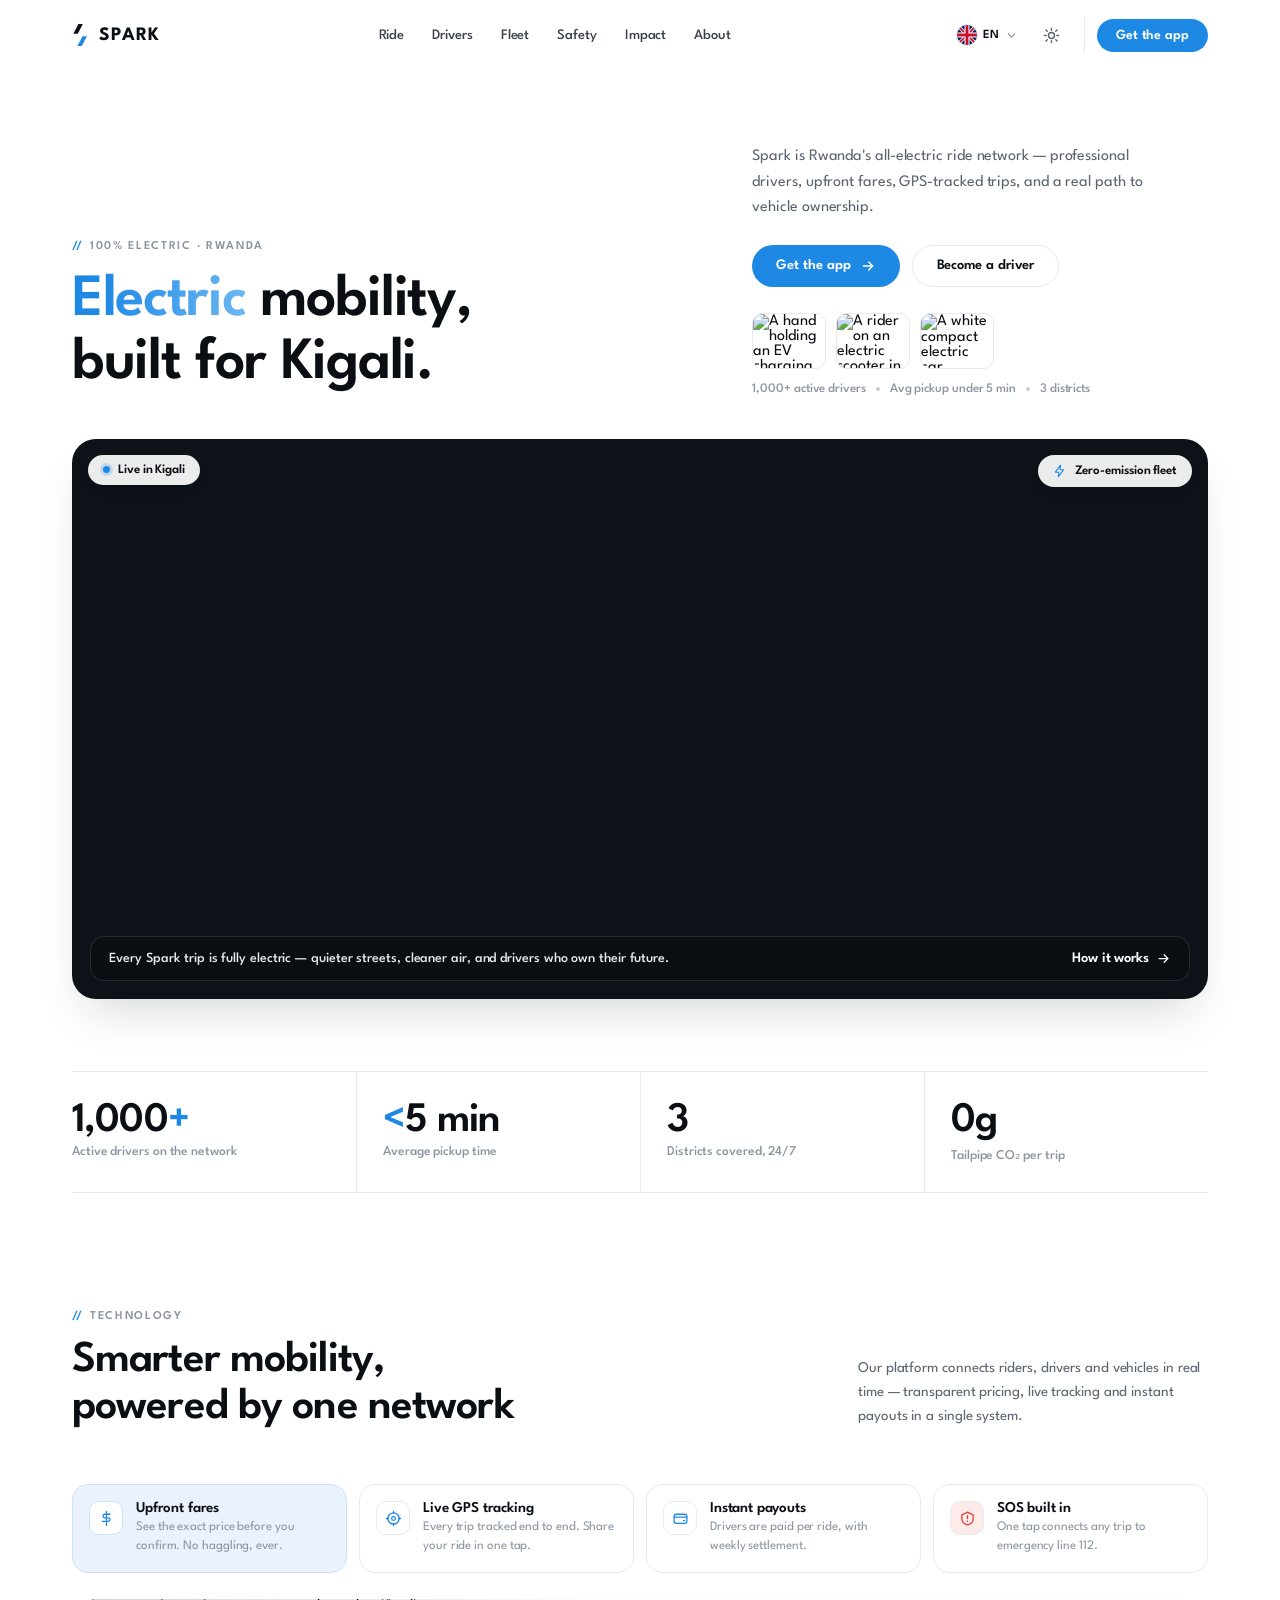
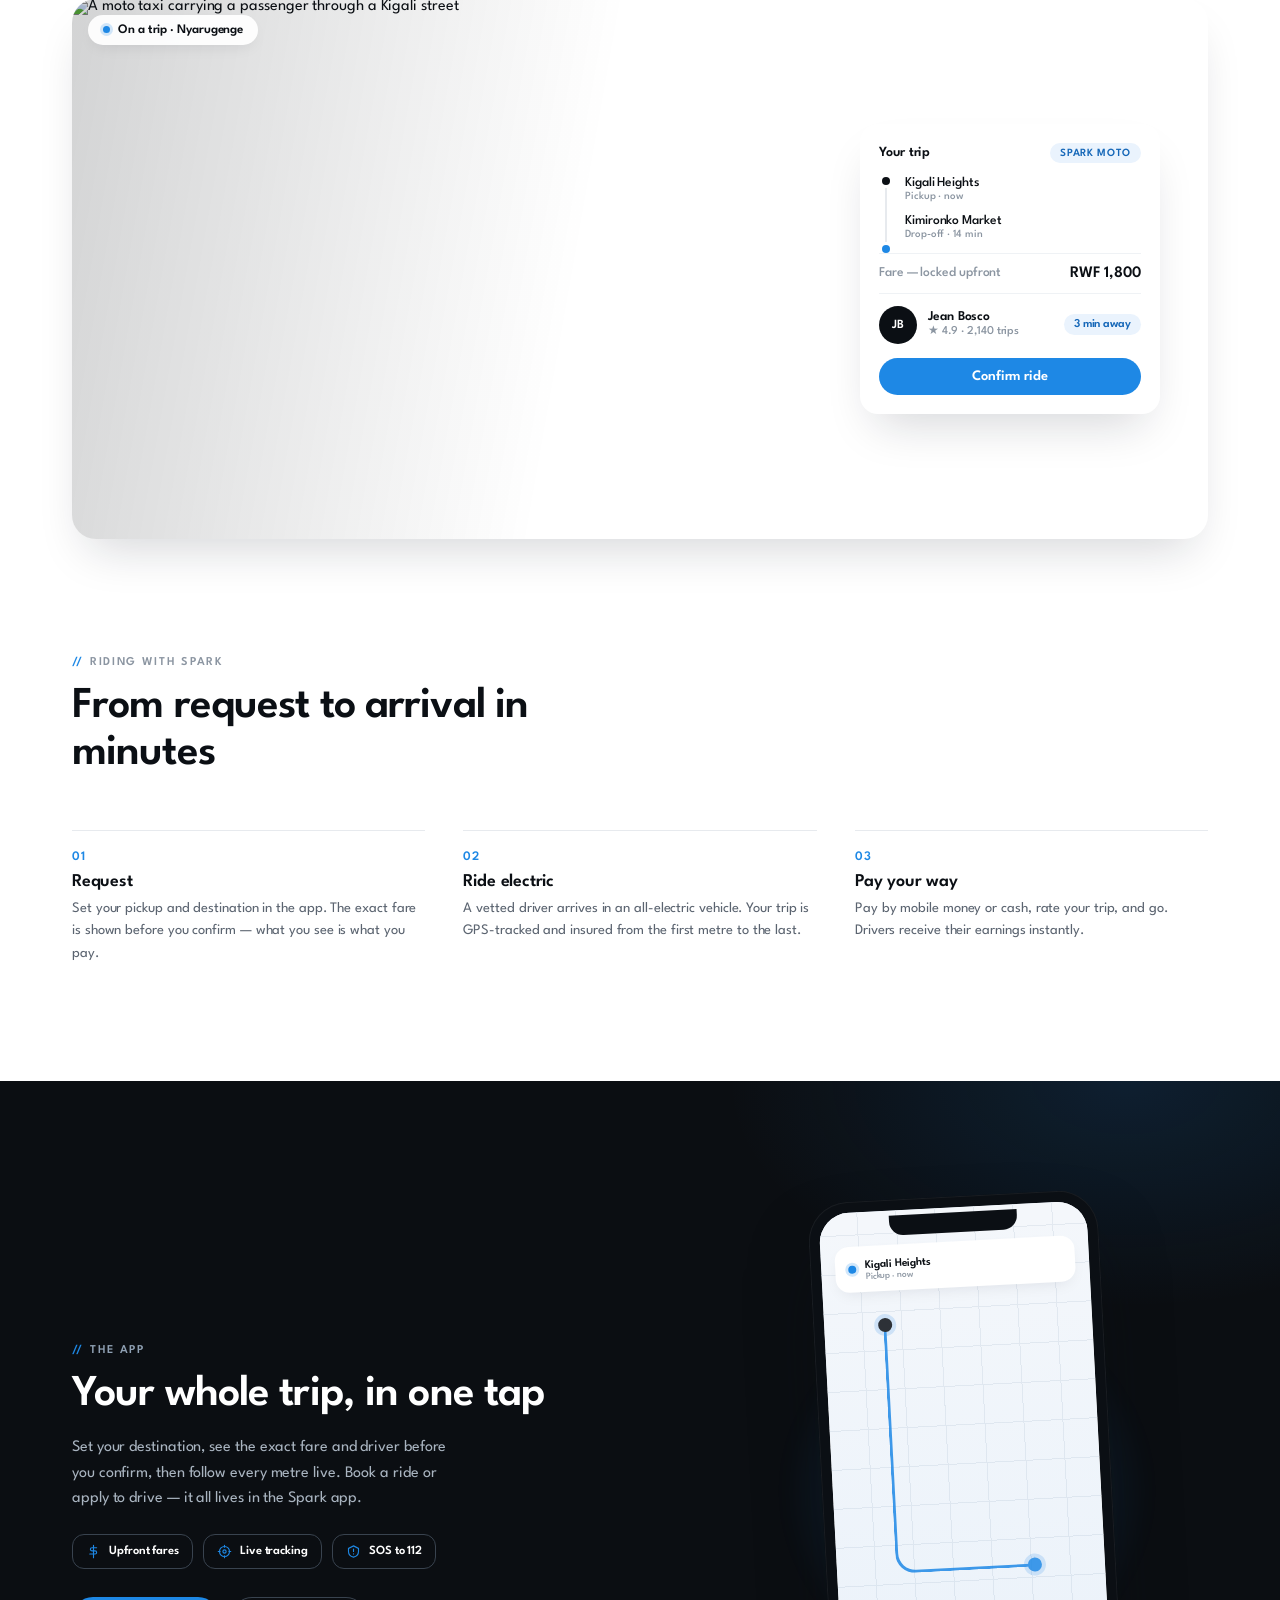
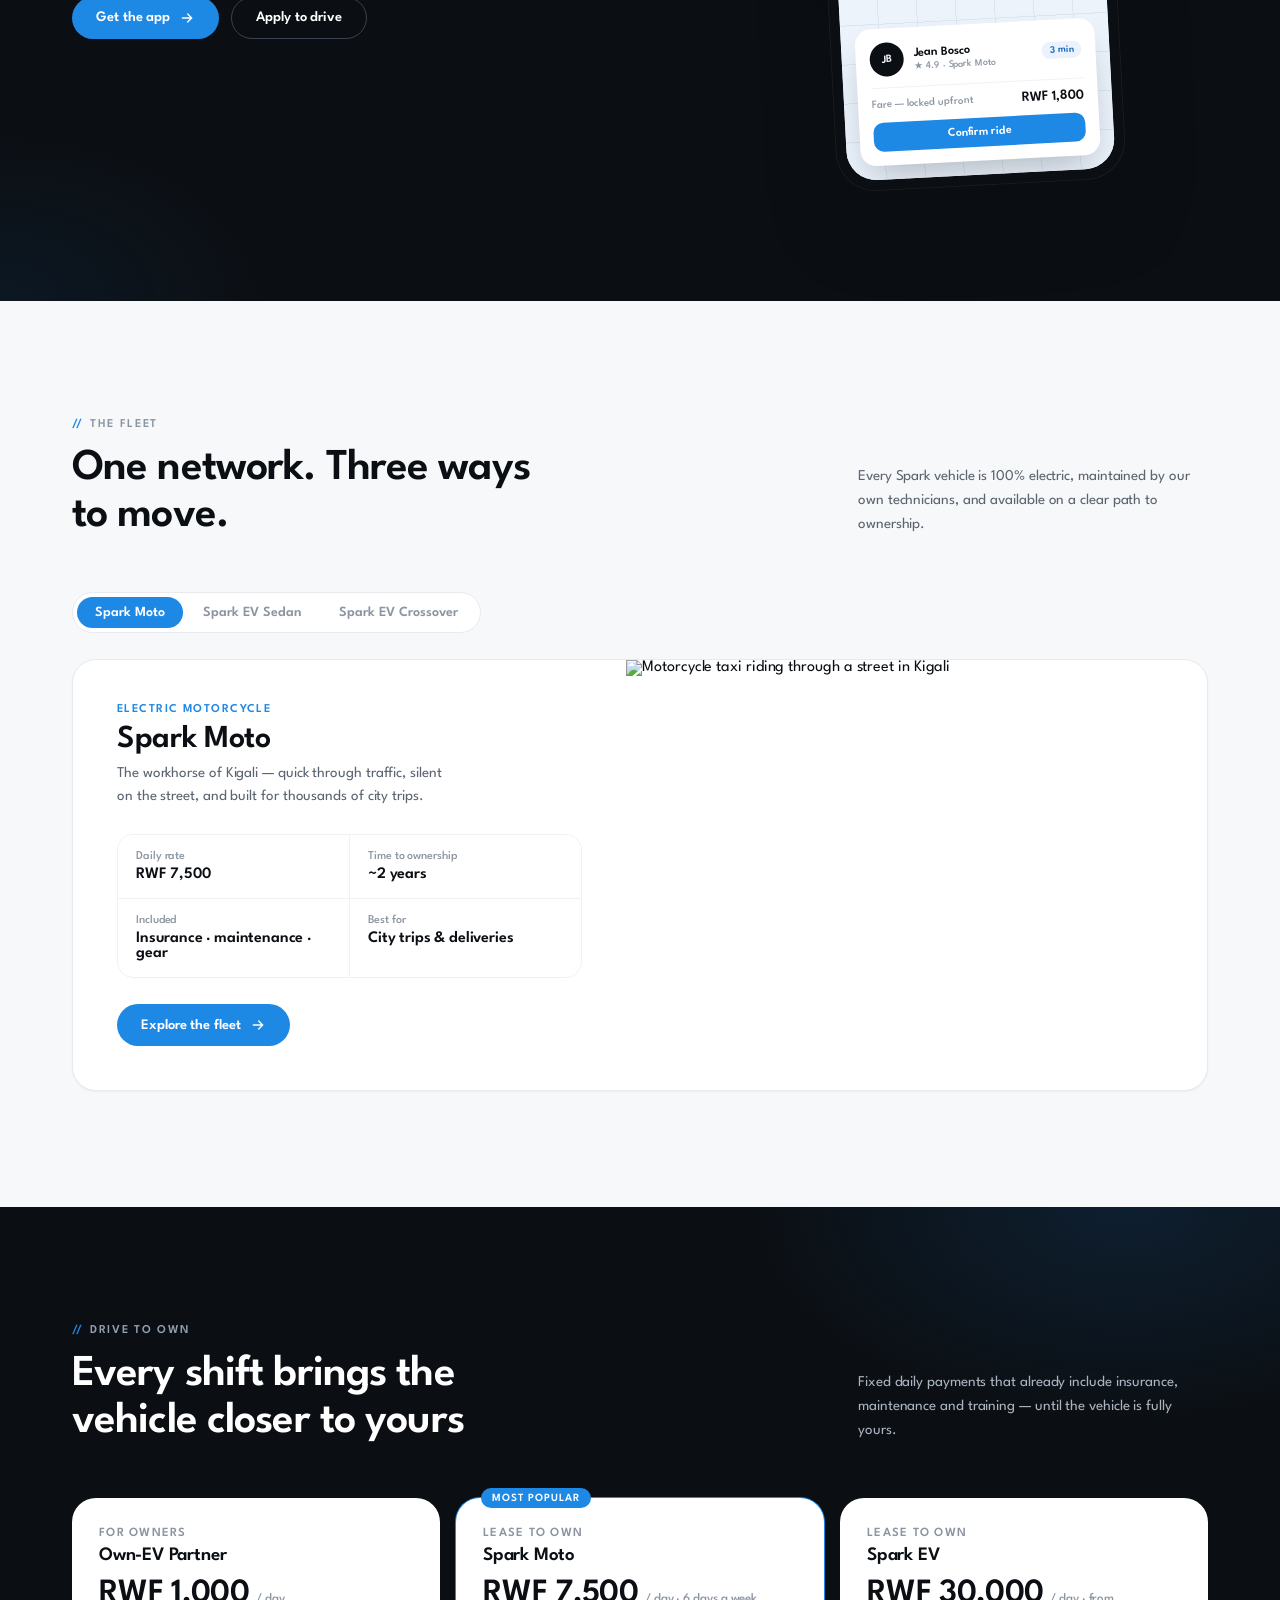
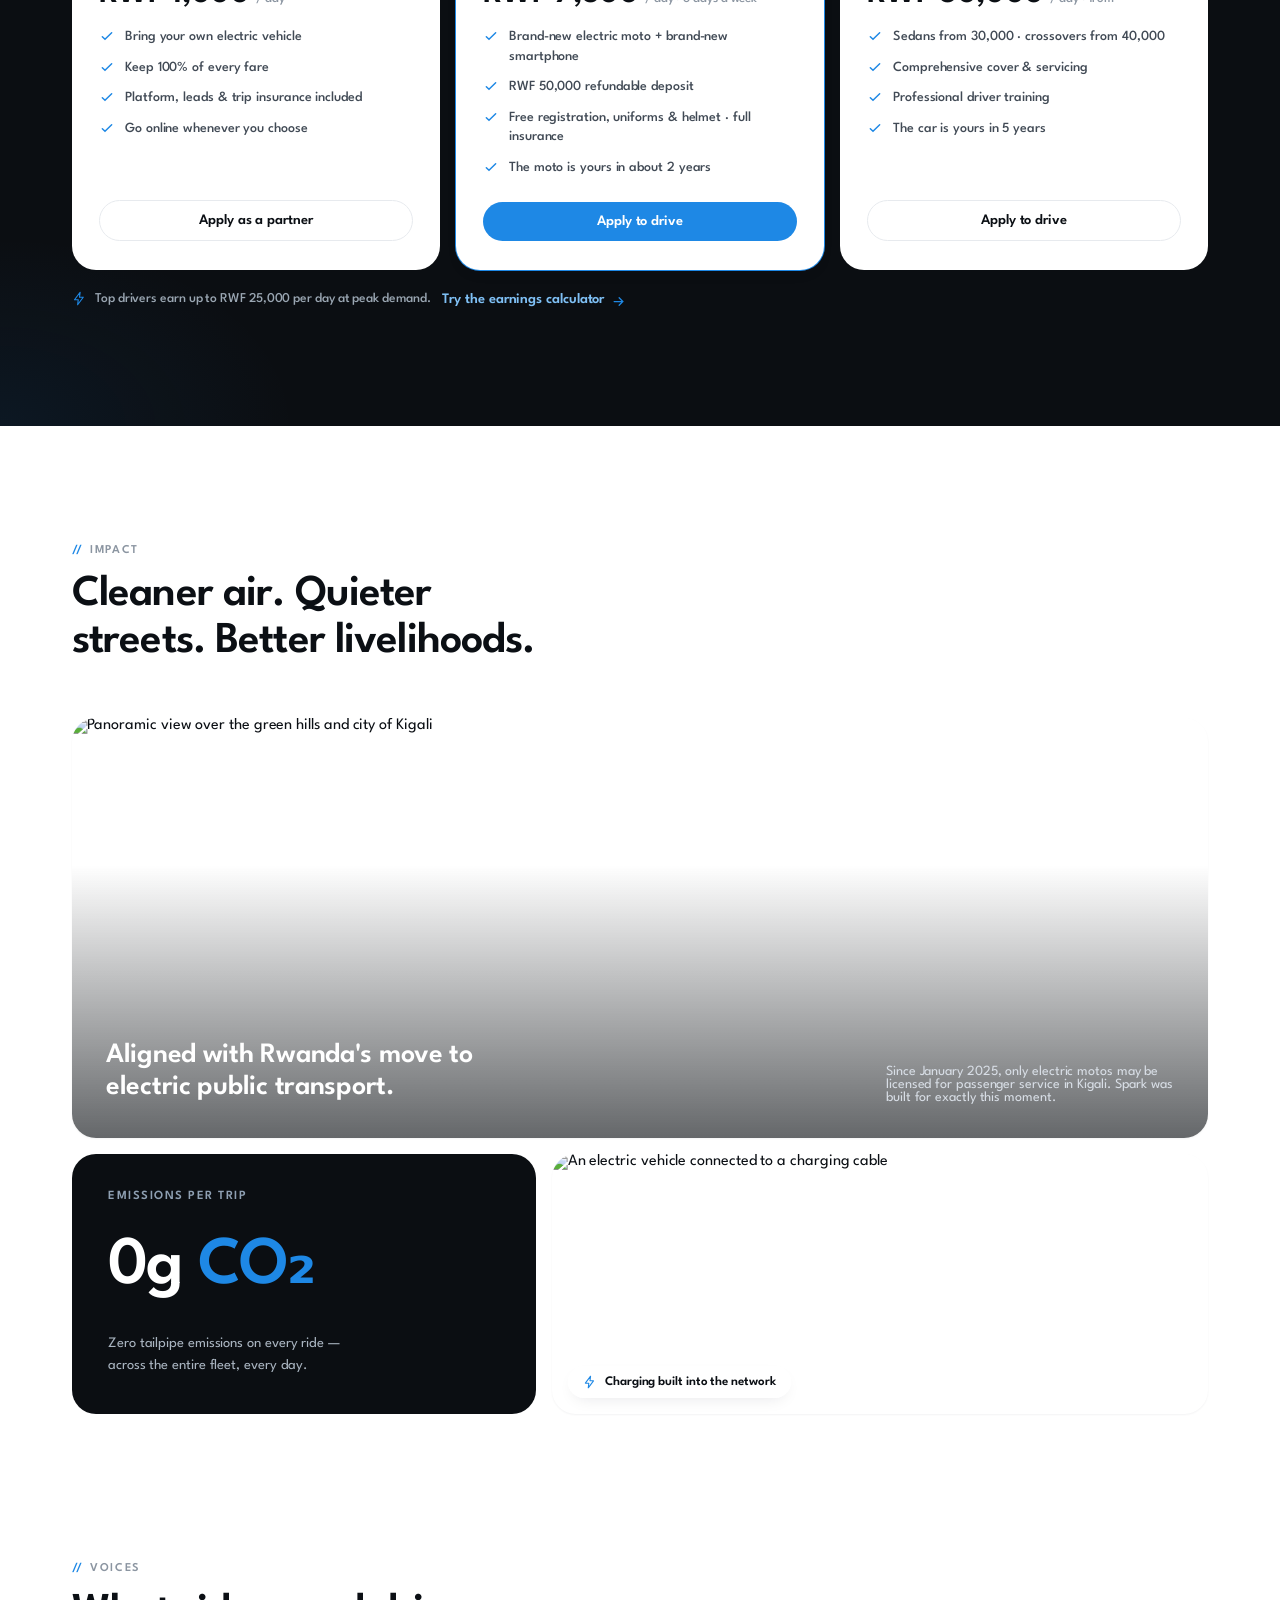
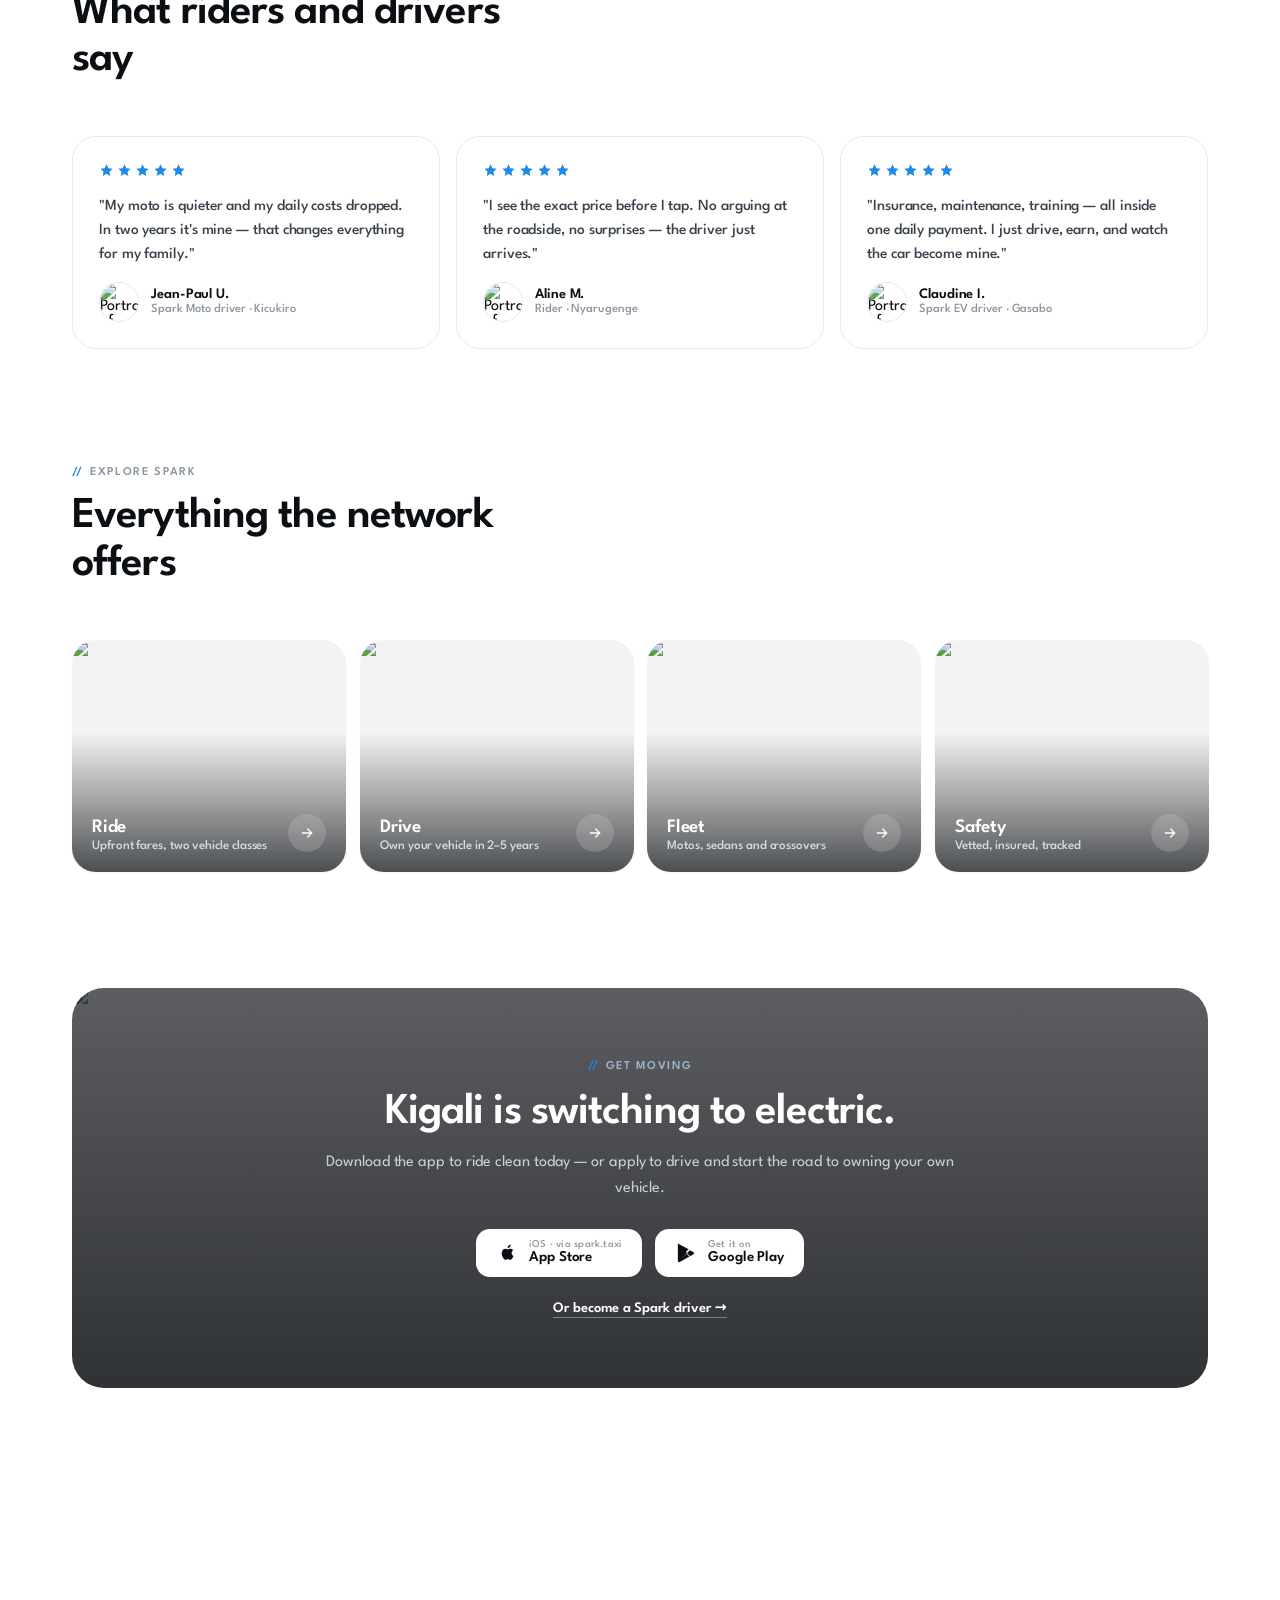
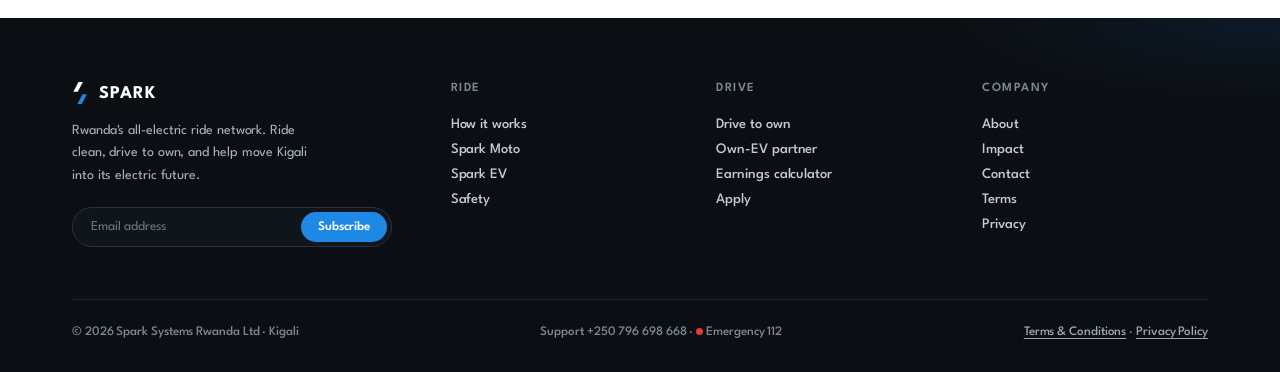
==== commit f048a2a5: "com 3" ====
--- a/index.html
+++ b/index.html
@@ -3,6 +3,7 @@
 <head>
 <meta charset="utf-8"/>
 <meta name="viewport" content="width=device-width, initial-scale=1"/>
+<script>(function(){try{var t=localStorage.getItem('spark-theme');if(!t){t=matchMedia('(prefers-color-scheme: dark)').matches?'dark':'light';}document.documentElement.setAttribute('data-theme',t);}catch(e){}})();</script>
 <title>Spark — Electric mobility, built for Kigali</title>
 <meta name="description" content="Spark is Rwanda's all-electric ride network. Professional drivers, upfront fares, GPS-tracked trips and a real path to vehicle ownership across Gasabo, Kicukiro and Nyarugenge."/>
 <link rel="canonical" href="https://spark-mobility.vercel.app/"/>
@@ -23,7 +24,8 @@
 <link href="https://fonts.googleapis.com/css2?family=League+Spartan:wght@400;500;600;700&display=swap" rel="stylesheet"/>
 <style>/* =====================================================================
    SPARK MOBILITY — Design System
-   White foundation · Ink #0B0F14 · Blue #1E88E5 · League Spartan
+   Foundation: White · Black/Ink · Blue #1E88E5 · Red #E53935 (rare accent)
+   Font: League Spartan · Light + Dark themes
    ===================================================================== */
 :root{
   --ink:#0B0F14;
@@ -33,18 +35,52 @@
   --line-2:#EFF2F5;
   --bg:#FFFFFF;
   --bg-2:#F6F8FA;
+  --card:#FFFFFF;
   --blue:#1E88E5;
   --blue-d:#1567B8;
   --blue-t:#EAF3FD;
-  --dark:#0B0E12;
+  --red:#E53935;        /* Spark Red — rare accent only (energy, one CTA, alerts) */
+  --red-d:#C62B27;
+  --dark:#0B0E12;       /* dark-section surface (both themes) */
   --dark-2:#141920;
+  --on-dark:#FFFFFF;
+  --on-dark-mut:#A9B4C0;
+  --on-dark-line:#232B35;
   --r-s:12px; --r:16px; --r-l:24px; --r-xl:32px;
   --sh:0 1px 2px rgba(16,24,40,.05);
   --sh-m:0 6px 16px -6px rgba(16,24,40,.10);
   --sh-l:0 24px 48px -16px rgba(16,24,40,.18);
   --max:1200px;
   --gut:clamp(20px,4vw,32px);
-  --e:cubic-bezier(.22,.61,.36,1);
+  --e:cubic-bezier(.16,1,.3,1);          /* power4.out — award-grade default */
+  --e-inout:cubic-bezier(.76,0,.24,1);   /* power4.inOut — dramatic */
+  --e-back:cubic-bezier(.34,1.56,.64,1); /* back.out — springy */
+  --nav-bg:rgba(255,255,255,.82);
+  --nav-link:#3A424C;
+  color-scheme:light;
+}
+[data-theme="dark"]{
+  --ink:#E8ECF1;
+  --body:#AEB9C5;
+  --mut:#79838F;
+  --line:#262D37;
+  --line-2:#1E242C;
+  --bg:#0E1116;
+  --bg-2:#141922;
+  --card:#161B22;
+  --blue:#4098F0;
+  --blue-d:#68B2F5;
+  --blue-t:#15263C;
+  --red:#F0524E;
+  --red-d:#F47571;
+  --dark:#080A0D;
+  --dark-2:#0E1116;
+  --sh:0 1px 2px rgba(0,0,0,.35);
+  --sh-m:0 8px 20px -8px rgba(0,0,0,.5);
+  --sh-l:0 28px 56px -18px rgba(0,0,0,.62);
+  --nav-bg:rgba(14,17,22,.78);
+  --nav-link:#AEB8C4;
+  color-scheme:dark;
 }
 *{margin:0;padding:0;box-sizing:border-box}
 html{scroll-behavior:smooth}
@@ -86,9 +122,9 @@
 .btn svg{width:16px;height:16px}
 .btn-blue{background:var(--blue);color:#fff}
 .btn-blue:hover{background:var(--blue-d);transform:translateY(-1px);box-shadow:var(--sh-m)}
-.btn-line{border:1px solid var(--line);background:#fff;color:var(--ink)}
+.btn-line{border:1px solid var(--line);background:var(--card);color:var(--ink)}
 .btn-line:hover{border-color:#C9D2DB;box-shadow:var(--sh)}
-.btn-white{background:#fff;color:var(--ink)}
+.btn-white{background:var(--card);color:var(--ink)}
 .btn-white:hover{transform:translateY(-1px);box-shadow:0 10px 24px -8px rgba(0,0,0,.4)}
 .btn-ink{background:var(--ink);color:#fff}
 .btn-ink:hover{background:#1c232c}
@@ -97,7 +133,7 @@
 .link:hover svg{transform:translateX(3px)}
 
 /* ---------- Reveal ---------- */
-.rv{opacity:0;transform:translateY(14px);transition:opacity .7s var(--e),transform .7s var(--e)}
+.rv{opacity:0;transform:translateY(26px);transition:opacity .75s var(--e),transform .75s var(--e)}
 .rv.in{opacity:1;transform:none}
 @media(prefers-reduced-motion:reduce){
   html{scroll-behavior:auto}
@@ -108,27 +144,22 @@
 /* =====================================================================
    NAV
    ===================================================================== */
-header.top{position:fixed;top:0;left:0;right:0;z-index:100;background:rgba(255,255,255,.85);backdrop-filter:blur(14px);-webkit-backdrop-filter:blur(14px);border-bottom:1px solid transparent;transition:border-color .3s,background .3s}
-header.top.on{border-color:var(--line);background:rgba(255,255,255,.94)}
+header.top{position:fixed;top:0;left:0;right:0;z-index:100;background:var(--nav-bg);backdrop-filter:blur(14px);-webkit-backdrop-filter:blur(14px);border-bottom:1px solid transparent;transition:border-color .3s,background .3s}
+header.top.on{border-color:var(--line);background:var(--nav-bg)}
 .nav{max-width:var(--max);margin:0 auto;padding:0 var(--gut);height:70px;display:flex;align-items:center;justify-content:space-between;gap:24px}
 .brand{display:flex;align-items:center;gap:10px}
 .brand svg{height:22px;width:auto}
 .brand span{font-weight:700;font-size:19px;letter-spacing:.06em}
 .nlinks{display:flex;gap:28px}
-.nlinks a{font-size:14.5px;font-weight:500;color:#3A424C;transition:color .2s;position:relative;padding:4px 0}
+.nlinks a{font-size:14.5px;font-weight:500;color:var(--nav-link);transition:color .2s;position:relative;padding:4px 0}
 .nlinks a:hover{color:var(--ink)}
 .nlinks a[aria-current="page"]{color:var(--ink);font-weight:600}
 .nlinks a[aria-current="page"]::after{content:"";position:absolute;left:0;right:0;bottom:-2px;height:2px;border-radius:2px;background:var(--blue)}
 .nright{display:flex;align-items:center;gap:10px}
 .nright .btn{padding:10px 19px;font-size:14px}
-.mbtn{display:none;width:40px;height:40px;border:1px solid var(--line);border-radius:10px;align-items:center;justify-content:center;background:#fff}
+.mbtn{display:none;width:40px;height:40px;border:1px solid var(--line);border-radius:10px;align-items:center;justify-content:center;background:var(--card)}
 .mbtn svg{width:18px;height:18px}
 @media(max-width:1000px){.nlinks,.nright .btn-line{display:none}.mbtn{display:flex}}
-.mpanel{display:none;position:fixed;top:70px;left:0;right:0;z-index:99;background:#fff;border-bottom:1px solid var(--line);padding:10px var(--gut) 22px;box-shadow:var(--sh-l)}
-.mpanel.open{display:block}
-.mpanel a{display:block;padding:13px 4px;font-size:16px;font-weight:500;border-bottom:1px solid var(--line-2)}
-.mpanel a[aria-current="page"]{color:var(--blue);font-weight:600}
-.mpanel .btn{margin-top:16px;width:100%}
 
 /* =====================================================================
    PAGE HERO (interior pages)
@@ -170,10 +201,10 @@
 .feat-row{display:grid;grid-template-columns:repeat(4,1fr);gap:12px}
 @media(max-width:960px){.feat-row{grid-template-columns:1fr 1fr}}
 @media(max-width:560px){.feat-row{grid-template-columns:1fr}}
-.feat{display:flex;gap:13px;align-items:flex-start;border:1px solid var(--line);border-radius:var(--r);padding:16px;background:#fff;transition:.25s var(--e)}
+.feat{display:flex;gap:13px;align-items:flex-start;border:1px solid var(--line);border-radius:var(--r);padding:16px;background:var(--card);transition:.25s var(--e)}
 .feat:hover{box-shadow:var(--sh-m);transform:translateY(-2px)}
 .feat.hl{background:var(--blue-t);border-color:#CBE2F8}
-.feat .ic{flex:none;width:34px;height:34px;border-radius:10px;background:#fff;border:1px solid var(--line);display:flex;align-items:center;justify-content:center}
+.feat .ic{flex:none;width:34px;height:34px;border-radius:10px;background:var(--card);border:1px solid var(--line);display:flex;align-items:center;justify-content:center}
 .feat.hl .ic{border-color:#CBE2F8}
 .feat .ic svg{width:17px;height:17px;color:var(--blue)}
 .feat h3{font-size:15px}
@@ -203,7 +234,7 @@
 .cards.c2{grid-template-columns:repeat(2,1fr)}
 @media(max-width:960px){.cards,.cards.c3{grid-template-columns:1fr 1fr}}
 @media(max-width:560px){.cards,.cards.c3,.cards.c2{grid-template-columns:1fr}}
-.card{border:1px solid var(--line);border-radius:var(--r);padding:22px;background:#fff;transition:.25s var(--e)}
+.card{border:1px solid var(--line);border-radius:var(--r);padding:22px;background:var(--card);transition:.25s var(--e)}
 .card:hover{box-shadow:var(--sh-m);transform:translateY(-2px)}
 .card .ic{width:40px;height:40px;border-radius:12px;background:var(--blue-t);display:flex;align-items:center;justify-content:center;margin-bottom:16px}
 .card .ic svg{width:19px;height:19px;color:var(--blue-d)}
@@ -229,7 +260,7 @@
 .plans{display:grid;grid-template-columns:repeat(3,1fr);gap:16px}
 .plans.p2{grid-template-columns:repeat(2,1fr)}
 @media(max-width:900px){.plans,.plans.p2{grid-template-columns:1fr}}
-.plan{position:relative;border:1px solid var(--line);border-radius:var(--r-l);padding:28px 26px;background:#fff;display:flex;flex-direction:column;transition:.25s var(--e)}
+.plan{position:relative;border:1px solid var(--line);border-radius:var(--r-l);padding:28px 26px;background:var(--card);display:flex;flex-direction:column;transition:.25s var(--e)}
 .plan:hover{box-shadow:var(--sh-l);transform:translateY(-3px)}
 .plan.pop{border-color:var(--blue);box-shadow:0 0 0 1px var(--blue),var(--sh-m)}
 .pop-b{position:absolute;top:-11px;left:24px;background:var(--blue);color:#fff;font-size:11px;font-weight:600;letter-spacing:.08em;text-transform:uppercase;border-radius:999px;padding:5px 11px}
@@ -253,7 +284,7 @@
 .spectable .td{padding:14px 18px;font-size:14.5px;font-weight:600}
 
 /* ---------- Comparison table ---------- */
-.cmp{border:1px solid var(--line);border-radius:var(--r-l);overflow:hidden;background:#fff}
+.cmp{border:1px solid var(--line);border-radius:var(--r-l);overflow:hidden;background:var(--card)}
 .cmp .row{display:grid;grid-template-columns:1.1fr 1fr 1fr;border-top:1px solid var(--line-2)}
 .cmp .row:first-child{border-top:0;background:var(--bg-2)}
 .cmp .cell{padding:16px 20px;font-size:14.5px;display:flex;align-items:center}
@@ -275,7 +306,7 @@
 .pipe{display:grid;grid-template-columns:repeat(5,1fr);gap:14px;counter-reset:p}
 @media(max-width:960px){.pipe{grid-template-columns:1fr 1fr}}
 @media(max-width:560px){.pipe{grid-template-columns:1fr}}
-.pnode{position:relative;border:1px solid var(--line);border-radius:var(--r);padding:20px;background:#fff}
+.pnode{position:relative;border:1px solid var(--line);border-radius:var(--r);padding:20px;background:var(--card)}
 .pnode::before{counter-increment:p;content:"0" counter(p);display:inline-flex;align-items:center;justify-content:center;font-size:12.5px;font-weight:700;color:var(--blue-d);background:var(--blue-t);border-radius:999px;padding:5px 10px;margin-bottom:14px}
 .pnode h3{font-size:15px;margin-bottom:6px}
 .pnode p{font-size:13px;color:var(--body);line-height:1.5}
@@ -293,7 +324,7 @@
 /* ---------- Testimonials ---------- */
 .tcards{display:grid;grid-template-columns:repeat(3,1fr);gap:16px}
 @media(max-width:900px){.tcards{grid-template-columns:1fr}}
-.tcard{background:#fff;border:1px solid var(--line);border-radius:var(--r-l);padding:26px;display:flex;flex-direction:column;gap:16px}
+.tcard{background:var(--card);border:1px solid var(--line);border-radius:var(--r-l);padding:26px;display:flex;flex-direction:column;gap:16px}
 .stars{display:flex;gap:3px}
 .stars svg{width:15px;height:15px;color:var(--blue)}
 .tcard q{quotes:none;font-size:15.5px;line-height:1.55;color:#39424D;font-weight:500}
@@ -318,12 +349,12 @@
 .faq>p{font-size:14.5px;line-height:1.6;color:var(--body);padding:0 40px 20px 0}
 
 /* ---------- Calculator ---------- */
-.calc{border:1px solid var(--line);border-radius:var(--r-l);background:#fff;box-shadow:var(--sh);display:grid;grid-template-columns:1.1fr .9fr;overflow:hidden}
+.calc{border:1px solid var(--line);border-radius:var(--r-l);background:var(--card);box-shadow:var(--sh);display:grid;grid-template-columns:1.1fr .9fr;overflow:hidden}
 @media(max-width:860px){.calc{grid-template-columns:1fr}}
 .calc-l{padding:clamp(24px,3vw,36px);display:flex;flex-direction:column;gap:24px}
 .cf label{display:flex;justify-content:space-between;align-items:baseline;font-size:14px;font-weight:600;margin-bottom:10px}
 .cf label output{color:var(--blue-d);font-variant-numeric:tabular-nums}
-.cf select{width:100%;border:1px solid var(--line);border-radius:12px;padding:13px 14px;background:#fff;font-size:14.5px;font-weight:600;appearance:none;background-image:url("data:image/svg+xml,%3Csvg xmlns='http://www.w3.org/2000/svg' width='14' height='14' viewBox='0 0 24 24' fill='none' stroke='%235B6470' stroke-width='2.4' stroke-linecap='round'%3E%3Cpath d='M6 9l6 6 6-6'/%3E%3C/svg%3E");background-repeat:no-repeat;background-position:right 14px center}
+.cf select{width:100%;border:1px solid var(--line);border-radius:12px;padding:13px 14px;background:var(--card);color:var(--ink);font-size:14.5px;font-weight:600;appearance:none;background-image:url("data:image/svg+xml,%3Csvg xmlns='http://www.w3.org/2000/svg' width='14' height='14' viewBox='0 0 24 24' fill='none' stroke='%235B6470' stroke-width='2.4' stroke-linecap='round'%3E%3Cpath d='M6 9l6 6 6-6'/%3E%3C/svg%3E");background-repeat:no-repeat;background-position:right 14px center}
 input[type=range]{width:100%;accent-color:var(--blue);height:4px}
 .calc-r{background:var(--dark);color:#fff;padding:clamp(24px,3vw,36px);display:flex;flex-direction:column;gap:18px}
 .calc-r .k{font-size:12.5px;font-weight:600;letter-spacing:.12em;text-transform:uppercase;color:#8FA0B3}
@@ -341,7 +372,7 @@
 @media(max-width:640px){.form{grid-template-columns:1fr}}
 .fld{display:flex;flex-direction:column;gap:8px}
 .fld label{font-size:13px;font-weight:600}
-.fld input,.fld select,.fld textarea{border:1px solid var(--line);border-radius:12px;padding:13px 14px;background:#fff;font-size:14.5px;outline:none;transition:border-color .2s,box-shadow .2s}
+.fld input,.fld select,.fld textarea{border:1px solid var(--line);border-radius:12px;padding:13px 14px;background:var(--card);color:var(--ink);font-size:14.5px;outline:none;transition:border-color .2s,box-shadow .2s}
 .fld textarea{resize:vertical;min-height:120px}
 .fld input:focus,.fld select:focus,.fld textarea:focus{border-color:var(--blue);box-shadow:0 0 0 3px rgba(30,136,229,.12)}
 .fld select{appearance:none;background-image:url("data:image/svg+xml,%3Csvg xmlns='http://www.w3.org/2000/svg' width='14' height='14' viewBox='0 0 24 24' fill='none' stroke='%235B6470' stroke-width='2.4' stroke-linecap='round'%3E%3Cpath d='M6 9l6 6 6-6'/%3E%3C/svg%3E");background-repeat:no-repeat;background-position:right 14px center}
@@ -351,7 +382,7 @@
 .mapc iframe{position:absolute;inset:0;width:100%;height:100%;border:0;filter:saturate(.85)}
 .map-attr{font-size:11.5px;color:var(--mut);margin-top:10px}
 .map-attr a{text-decoration:underline}
-.dlist{border:1px solid var(--line);border-radius:var(--r-l);background:#fff;padding:10px 22px}
+.dlist{border:1px solid var(--line);border-radius:var(--r-l);background:var(--card);padding:10px 22px}
 .drow{display:flex;align-items:center;gap:14px;padding:18px 0;border-bottom:1px solid var(--line-2)}
 .drow:last-child{border-bottom:0}
 .drow .st{width:9px;height:9px;border-radius:50%;background:var(--blue);box-shadow:0 0 0 4px rgba(30,136,229,.15);flex:none}
@@ -387,7 +418,7 @@
 .cta h2{margin:16px 0 14px}
 .cta p{font-size:16px;color:#C6D0DB;line-height:1.6;margin-bottom:28px}
 .stores{display:flex;gap:12px;justify-content:center;flex-wrap:wrap}
-.store{display:inline-flex;align-items:center;gap:11px;background:#fff;color:var(--ink);border-radius:14px;padding:11px 20px;transition:.25s var(--e)}
+.store{display:inline-flex;align-items:center;gap:11px;background:var(--card);color:var(--ink);border-radius:14px;padding:11px 20px;transition:.25s var(--e)}
 .store:hover{transform:translateY(-2px);box-shadow:0 12px 28px -8px rgba(0,0,0,.5)}
 .store svg{width:22px;height:22px}
 .store small{display:block;font-size:10.5px;color:var(--mut);font-weight:500;text-align:left;letter-spacing:.02em}
@@ -398,7 +429,7 @@
 /* ---------- Contact blocks ---------- */
 .cchan{display:grid;grid-template-columns:repeat(3,1fr);gap:14px}
 @media(max-width:860px){.cchan{grid-template-columns:1fr}}
-.cc{border:1px solid var(--line);border-radius:var(--r);padding:24px;background:#fff}
+.cc{border:1px solid var(--line);border-radius:var(--r);padding:24px;background:var(--card)}
 .cc .ic{width:40px;height:40px;border-radius:12px;background:var(--blue-t);display:flex;align-items:center;justify-content:center;margin-bottom:16px}
 .cc .ic svg{width:19px;height:19px;color:var(--blue-d)}
 .cc h3{font-size:16px;margin-bottom:6px}
@@ -451,6 +482,19 @@
 
 
 
+
+
+
+
+
+
+
+
+
+
+
+
+
 /* ---------- Home hero & components ---------- */
 .hero-grid{display:grid;grid-template-columns:1.15fr .85fr;gap:clamp(28px,5vw,72px);align-items:end;margin-bottom:clamp(28px,4vw,44px)}
 @media(max-width:860px){.hero-grid{grid-template-columns:1fr;align-items:start}}
@@ -468,7 +512,7 @@
 .tech-media{position:relative;border-radius:var(--r-l);overflow:hidden;box-shadow:var(--sh-l)}
 .tech-media>img{width:100%;height:clamp(380px,44vw,540px);object-fit:cover}
 .tm-shade{position:absolute;inset:0;background:linear-gradient(100deg,rgba(8,12,16,.18),rgba(8,12,16,0) 45%)}
-.ride{position:absolute;top:50%;right:clamp(18px,4vw,48px);transform:translateY(-50%);width:300px;background:#fff;border-radius:18px;box-shadow:var(--sh-l);padding:18px;border:1px solid rgba(255,255,255,.6);z-index:3}
+.ride{position:absolute;top:50%;right:clamp(18px,4vw,48px);transform:translateY(-50%);width:300px;background:var(--card);border-radius:18px;box-shadow:var(--sh-l);padding:18px;border:1px solid rgba(255,255,255,.6);z-index:3}
 .ride .rh{display:flex;align-items:center;justify-content:space-between;margin-bottom:14px}
 .ride .rh b{font-size:14px;font-weight:600}
 .ride .tag{font-size:11px;font-weight:600;letter-spacing:.06em;background:var(--blue-t);color:var(--blue-d);border-radius:999px;padding:5px 10px;text-transform:uppercase}
@@ -493,16 +537,16 @@
   .tm-shade{display:none}
 }
 
-.ftabs{display:inline-flex;background:#fff;border:1px solid var(--line);border-radius:999px;padding:4px;gap:2px;margin-bottom:26px;flex-wrap:wrap}
+.ftabs{display:inline-flex;background:var(--card);border:1px solid var(--line);border-radius:999px;padding:4px;gap:2px;margin-bottom:26px;flex-wrap:wrap}
 .ftab{border-radius:999px;padding:9px 18px;font-size:14px;font-weight:600;color:var(--mut);transition:.2s}
-.ftab.on{background:var(--ink);color:#fff}
-.fcard{background:#fff;border:1px solid var(--line);border-radius:var(--r-l);overflow:hidden;display:grid;grid-template-columns:1fr 1.05fr;box-shadow:var(--sh)}
+.ftab.on{background:var(--blue);color:#fff}
+.fcard{background:var(--card);border:1px solid var(--line);border-radius:var(--r-l);overflow:hidden;display:grid;grid-template-columns:1fr 1.05fr;box-shadow:var(--sh)}
 @media(max-width:860px){.fcard{grid-template-columns:1fr}}
 .fc-l{padding:clamp(26px,3.6vw,44px);display:flex;flex-direction:column}
 .fc-l .kind{font-size:12px;font-weight:600;letter-spacing:.12em;text-transform:uppercase;color:var(--blue)}
 .fc-l .tag2{font-size:15px;color:var(--body);line-height:1.55;max-width:38ch}
 .specs{display:grid;grid-template-columns:1fr 1fr;gap:1px;background:var(--line-2);border:1px solid var(--line-2);border-radius:var(--r);overflow:hidden;margin:26px 0}
-.spec{background:#fff;padding:16px 18px}
+.spec{background:var(--card);padding:16px 18px}
 .spec small{display:block;font-size:12px;color:var(--mut);font-weight:500;margin-bottom:5px}
 .spec b{font-size:16px;font-weight:600;letter-spacing:-.01em}
 .fc-r{position:relative;min-height:320px}
@@ -520,7 +564,7 @@
 .vcard img{position:absolute;inset:0;width:100%;height:100%;object-fit:cover;z-index:-2;transition:transform .6s var(--e)}
 .vcard::after{content:"";position:absolute;inset:0;z-index:-1;background:linear-gradient(180deg,rgba(6,10,14,.06) 40%,rgba(6,10,14,.74))}
 .vcard:hover img{transform:scale(1.04)}
-.vprice{position:absolute;top:14px;right:14px;background:rgba(255,255,255,.94);color:var(--ink);font-size:12.5px;font-weight:700;border-radius:999px;padding:8px 13px;box-shadow:var(--sh-m)}
+.vprice{position:absolute;top:14px;right:14px;background:rgba(255,255,255,.94);color:#0B0F14;font-size:12.5px;font-weight:700;border-radius:999px;padding:8px 13px;box-shadow:var(--sh-m)}
 .vtx{padding:18px;width:100%;display:flex;align-items:flex-end;justify-content:space-between;gap:12px}
 .vcard h3{font-size:20px}
 .vcard p{font-size:13px;color:#D5DCE4;margin-top:4px;font-weight:500}
@@ -545,29 +589,41 @@
 .mbtn.open span:nth-child(1){top:50%;margin-top:-1px;transform:rotate(45deg)}
 .mbtn.open span:nth-child(2){opacity:0;transform:scaleX(.3)}
 .mbtn.open span:nth-child(3){top:50%;margin-top:-1px;transform:rotate(-45deg)}
-.mpanel{display:flex;flex-direction:column;position:fixed;inset:0;z-index:98;background:#fff;
-  padding:calc(70px + 14px) var(--gut) max(24px,env(safe-area-inset-bottom));overflow-y:auto;
+.mpanel{display:flex;flex-direction:column;position:fixed;inset:0;z-index:98;background:var(--bg);
+  padding:calc(70px + 20px) var(--gut) max(24px,env(safe-area-inset-bottom));overflow-y:auto;
   opacity:0;visibility:hidden;transform:translateY(-12px);transition:opacity .32s var(--e),transform .32s var(--e),visibility 0s .32s;box-shadow:none;border:0}
 .mpanel.open{opacity:1;visibility:visible;transform:none;transition:opacity .32s var(--e),transform .32s var(--e)}
+.mlabel{font-size:12px;font-weight:700;letter-spacing:.14em;text-transform:uppercase;color:var(--mut);margin-bottom:8px;opacity:0;transform:translateY(8px);transition:opacity .4s var(--e) .04s,transform .4s var(--e) .04s}
+.mpanel.open .mlabel{opacity:1;transform:none}
+.mlabel b{color:var(--blue)}
 .mnav{display:flex;flex-direction:column}
-.mlink{display:flex;align-items:center;justify-content:space-between;gap:14px;font-size:23px;font-weight:600;letter-spacing:-.01em;
-  padding:15px 2px;border-bottom:1px solid var(--line-2);opacity:0;transform:translateY(10px);transition:opacity .45s var(--e),transform .45s var(--e)}
+.mlink{display:flex;align-items:center;gap:16px;font-size:26px;font-weight:600;letter-spacing:-.02em;
+  padding:16px 0;border-bottom:1px solid var(--line-2);opacity:0;transform:translateY(12px);transition:opacity .45s var(--e),transform .45s var(--e),color .2s;color:var(--ink)}
 .mpanel.open .mlink{opacity:1;transform:none}
-.mpanel.open .mlink:nth-child(1){transition-delay:.05s}.mpanel.open .mlink:nth-child(2){transition-delay:.09s}
-.mpanel.open .mlink:nth-child(3){transition-delay:.13s}.mpanel.open .mlink:nth-child(4){transition-delay:.17s}
-.mpanel.open .mlink:nth-child(5){transition-delay:.21s}.mpanel.open .mlink:nth-child(6){transition-delay:.25s}
-.mpanel.open .mlink:nth-child(7){transition-delay:.29s}
+.mpanel.open .mlink:nth-child(1){transition-delay:.06s}.mpanel.open .mlink:nth-child(2){transition-delay:.1s}
+.mpanel.open .mlink:nth-child(3){transition-delay:.14s}.mpanel.open .mlink:nth-child(4){transition-delay:.18s}
+.mpanel.open .mlink:nth-child(5){transition-delay:.22s}.mpanel.open .mlink:nth-child(6){transition-delay:.26s}
+.mpanel.open .mlink:nth-child(7){transition-delay:.3s}
+.mnum{font-size:12px;font-weight:700;color:var(--mut);letter-spacing:.02em;width:22px;flex:none;padding-top:9px;font-variant-numeric:tabular-nums;transition:color .2s}
+.mtext{flex:1}
+.mlink .mgo{flex:none;color:var(--mut);opacity:0;transform:translateX(-8px);transition:opacity .25s var(--e),transform .25s var(--e),color .2s}
+.mlink .mgo svg{width:20px;height:20px}
+.mlink:active,.mlink:hover{color:var(--blue-d)}
+.mlink:active .mgo,.mlink:hover .mgo{opacity:1;transform:none;color:var(--blue-d)}
 .mlink[aria-current="page"]{color:var(--blue-d)}
-.mlink .mgo{flex:none;width:34px;height:34px;border-radius:50%;border:1px solid var(--line);display:flex;align-items:center;justify-content:center;color:var(--mut)}
-.mlink .mgo svg{width:14px;height:14px}
-.mlink[aria-current="page"] .mgo{background:var(--blue-t);border-color:#CBE2F8;color:var(--blue-d)}
-.mpanel>.btn{margin-top:22px;width:100%;padding:15px}
+.mlink[aria-current="page"] .mnum{color:var(--blue-d)}
+.mlink[aria-current="page"] .mgo{opacity:1;transform:none;color:var(--blue-d)}
+.mutil{display:flex;flex-direction:column;gap:10px;margin-top:22px;opacity:0;transform:translateY(10px);transition:opacity .45s var(--e) .32s,transform .45s var(--e) .32s}
+.mpanel.open .mutil{opacity:1;transform:none}
+.mpanel>.btn{margin-top:18px;width:100%;padding:16px;opacity:0;transform:translateY(10px);transition:opacity .45s var(--e) .38s,transform .45s var(--e) .38s}
+.mpanel.open>.btn{opacity:1;transform:none}
 .mmeta{margin-top:auto;padding-top:26px;display:flex;justify-content:space-between;flex-wrap:wrap;gap:10px;color:var(--mut);font-size:13px;font-weight:600}
+.mmeta .pulse-dot{margin-right:2px}
 body.menu-open{overflow:hidden}
 
 /* ---------- Form states ---------- */
 .hp{position:absolute!important;left:-9999px;width:1px;height:1px;opacity:0;pointer-events:none}
-.form-status{margin-top:12px;font-size:14px;font-weight:600;color:#C0392B;background:#FDEDEC;border:1px solid #F5C6C1;border-radius:12px;padding:11px 14px}
+.form-status{margin-top:12px;font-size:14px;font-weight:600;color:var(--red-d);background:rgba(229,57,53,.08);border:1px solid rgba(229,57,53,.25);border-radius:12px;padding:11px 14px}
 .form-status.ok{color:var(--blue-d);background:var(--blue-t);border-color:#CBE2F8}
 .form-done{border:1px solid #CBE2F8;background:var(--blue-t);border-radius:var(--r-l);padding:30px;display:flex;flex-direction:column;gap:10px}
 .form-done .dic{width:44px;height:44px;border-radius:50%;background:var(--blue);color:#fff;display:flex;align-items:center;justify-content:center;margin-bottom:6px}
@@ -671,10 +727,11 @@
   .tile:hover img,.vcard:hover img{transform:none}
 }
 
-/* ---------- Future layer ---------- */
-@view-transition{navigation:auto}
-@media(prefers-reduced-motion:reduce){@view-transition{navigation:none}}
-.grad{font-style:normal;background:linear-gradient(94deg,var(--blue) 8%,#6FB9F2 52%,var(--blue-d) 96%);-webkit-background-clip:text;background-clip:text;color:transparent}
+/* ---------- Signature touches ---------- */
+@property --grad-pos{syntax:'<percentage>';initial-value:0%;inherits:false}
+.grad{font-style:normal;background:linear-gradient(94deg,var(--blue) 8%,#6FB9F2 52%,var(--blue-d) 96%);-webkit-background-clip:text;background-clip:text;color:transparent;background-size:200% 100%;animation:gradShift 8s ease-in-out infinite}
+@keyframes gradShift{0%,100%{background-position:0% 50%}50%{background-position:100% 50%}}
+@media(prefers-reduced-motion:reduce){.grad{animation:none}}
 .pgbar{position:fixed;top:0;left:0;height:2px;width:100%;z-index:120;pointer-events:none;background:linear-gradient(90deg,var(--blue),#7FC0F5);transform-origin:0 50%;transform:scaleX(0)}
 @supports(animation-timeline:scroll()){
   .pgbar{animation:pgGrow linear both;animation-timeline:scroll(root)}
@@ -732,12 +789,12 @@
 .flag{width:20px;height:20px;border-radius:50%;flex:none;overflow:hidden;display:inline-flex;box-shadow:0 0 0 1px rgba(0,0,0,.08)}
 .flag svg{width:100%;height:100%;display:block}
 .lswitch{position:relative}
-.lcurrent{display:inline-flex;align-items:center;gap:7px;border:1px solid var(--line);border-radius:999px;padding:6px 10px 6px 8px;background:#fff;font-weight:700;font-size:12.5px;transition:border-color .2s,box-shadow .2s}
-.lcurrent:hover{border-color:#C9D2DB;box-shadow:var(--sh)}
+.lcurrent{display:inline-flex;align-items:center;gap:6px;border:1px solid transparent;border-radius:999px;padding:6px 9px 6px 7px;background:transparent;font-weight:600;font-size:12.5px;transition:background .2s,color .2s}
+.lcurrent:hover{background:var(--bg-2)}
 .lcurrent .lcode{color:var(--ink)}
 .lchev{width:13px;height:13px;color:var(--mut);transition:transform .25s var(--e)}
 .lswitch.open .lchev{transform:rotate(180deg)}
-.lmenu{position:absolute;top:calc(100% + 8px);right:0;min-width:186px;background:#fff;border:1px solid var(--line);border-radius:14px;box-shadow:var(--sh-l);padding:6px;
+.lmenu{position:absolute;top:calc(100% + 8px);right:0;min-width:186px;background:var(--card);border:1px solid var(--line);border-radius:14px;box-shadow:var(--sh-l);padding:6px;
   opacity:0;visibility:hidden;transform:translateY(-6px);transition:opacity .22s var(--e),transform .22s var(--e),visibility 0s .22s;z-index:60}
 .lswitch.open .lmenu{opacity:1;visibility:visible;transform:none;transition:opacity .22s var(--e),transform .22s var(--e)}
 .lmenu button{display:flex;align-items:center;gap:10px;width:100%;padding:9px 10px;border-radius:9px;font-size:14px;font-weight:500;color:var(--ink);transition:background .15s}
@@ -753,14 +810,55 @@
 .lswitch.big .lmenu button{padding:12px;font-size:15px}
 .lswitch.big .lname{display:block}
 @media(max-width:1000px){.nright .lswitch:not(.big){display:none}}
-.on-dark .lcurrent{background:transparent;border-color:#39434F;color:#fff}
+.on-dark .lcurrent{background:transparent;border-color:transparent;color:#fff}
 .on-dark .lcurrent .lcode{color:#fff}
 
 /* ---------- Legal pages ---------- */
 .legal{max-width:780px}
 .legal h2{font-size:20px;margin:34px 0 12px;letter-spacing:-.01em}
 .legal h2:first-of-type{margin-top:0}
-.legal p{font-size:15px;line-height:1.75;color:#3E4650}
+.legal p{font-size:15px;line-height:1.75;color:var(--body)}
+
+/* ---------- Theme toggle + red accent ---------- */
+/* dark-mode refinements: cards on dark sections need a subtle edge to separate */
+[data-theme="dark"] .sec-dark .plan{border-color:rgba(255,255,255,.09);background:rgba(255,255,255,.02)}
+[data-theme="dark"] .sec-dark .plan.pop{border-color:var(--blue)}
+[data-theme="dark"] .card:hover,[data-theme="dark"] .feat:hover,[data-theme="dark"] .plan:hover{border-color:rgba(255,255,255,.16)}
+[data-theme="dark"] .tcard,[data-theme="dark"] .cc,[data-theme="dark"] .dlist{border-color:var(--line)}
+/* refined lift on interactive cards (both themes) */
+.card,.feat,.plan,.tile,.store{will-change:transform}
+.nutils{display:flex;align-items:center;gap:6px;padding-right:14px;margin-right:2px;border-right:1px solid var(--line)}
+.themetoggle{width:36px;height:36px;border-radius:50%;border:1px solid transparent;background:transparent;
+  display:flex;align-items:center;justify-content:center;color:var(--body);flex:none;transition:color .2s,background .2s,transform .2s}
+.themetoggle:hover{color:var(--ink);background:var(--bg-2);transform:translateY(-1px)}
+.themetoggle svg{width:17px;height:17px}
+.themetoggle .ico-moon{display:none}
+[data-theme="dark"] .themetoggle .ico-sun{display:none}
+[data-theme="dark"] .themetoggle .ico-moon{display:block}
+@media(max-width:1000px){.nright .nutils{display:none}}
+.mthemetoggle{display:none;align-items:center;justify-content:space-between;width:100%;margin-top:10px;
+  border:1px solid var(--line);border-radius:14px;padding:14px 16px;background:var(--card);color:var(--ink);font-size:15px;font-weight:600}
+@media(max-width:1000px){.mthemetoggle{display:flex}}
+.mtt-label{display:flex;align-items:center;gap:11px}
+.mtt-label svg{width:19px;height:19px;color:var(--blue)}
+.mtt-label .ico-moon{display:none}
+[data-theme="dark"] .mtt-label .ico-sun{display:none}
+[data-theme="dark"] .mtt-label .ico-moon{display:block}
+.mtt-state{font-size:13px;font-weight:700;color:var(--blue-d);text-transform:uppercase;letter-spacing:.05em}
+.mtt-state::after{content:"Light"}
+[data-theme="dark"] .mtt-state::after{content:"Dark"}
+/* red accent — used rarely, on purpose */
+.red{color:var(--red)}
+.btn-red{background:var(--red);color:#fff}
+.btn-red:hover{background:var(--red-d)}
+.ic-red{background:rgba(229,57,53,.10)!important}
+.ic-red svg{color:var(--red)!important}
+[data-theme="dark"] .ic-red{background:rgba(229,57,53,.16)!important}
+.pulse-dot{display:inline-block;width:7px;height:7px;border-radius:50%;background:var(--red);box-shadow:0 0 0 0 rgba(229,57,53,.5);animation:pulseRed 2s infinite}
+@keyframes pulseRed{0%{box-shadow:0 0 0 0 rgba(229,57,53,.5)}70%{box-shadow:0 0 0 7px rgba(229,57,53,0)}100%{box-shadow:0 0 0 0 rgba(229,57,53,0)}}
+@media(prefers-reduced-motion:reduce){.pulse-dot{animation:none}}
+/* smooth theme transition */
+body,header.top,.card,.plan,.feat,.calc,.fcard,.cmp,.tcard,.dlist,.cc,.mpanel,.themetoggle,.mthemetoggle,.lcurrent,.lmenu,.spec,.ftabs,.store,.fld input,.fld select,.fld textarea,.cf select,.applycard,.filegrid,.pnode{transition:background-color .35s var(--e),border-color .35s var(--e),color .2s var(--e)}
 
 /* ---------- Smooth image zoom (site-wide) ---------- */
 .media>img,.vfig img,.g-w img,.pcard img,.cta-media img,.aside-media img{
@@ -828,17 +926,21 @@
 .pm-badge svg{width:15px;height:15px;color:var(--blue)}
 .on-dark .pm-badge{background:transparent;border-color:#39434F;color:#fff}
 .on-dark .phone-screen{filter:none}
-/* phone mockup lives in a dark section but its cards are white — force ink text */
-.phone-screen,.phone-screen *{color:var(--ink)}
-.pm-top b,.pm-card b{color:var(--ink)}
-.pm-top small,.pm-card small,.pm-fare{color:var(--mut)}
-.pm-eta{color:var(--blue-d)}
-.pm-btn{color:#fff}
+/* phone mockup is an always-white phone UI — use FIXED colors so it never inverts with theme */
+.phone-screen,.phone-screen *{color:#0B0F14}
+.pm-top b,.pm-card b{color:#0B0F14}
+.pm-top small,.pm-card small,.pm-fare{color:#8B95A1}
+.pm-fare b{color:#0B0F14}
+.pm-eta{color:#1567B8;background:#EAF3FD}
+.pm-av{background:#0B0F14;color:#fff}
+.pm-top,.pm-card{background:#fff}
+.pm-btn{color:#fff;background:#1E88E5}
+.pm-map{background:linear-gradient(0deg,rgba(30,136,229,.05),transparent),repeating-linear-gradient(0deg,transparent,transparent 38px,#E3E9F0 38px,#E3E9F0 39px),repeating-linear-gradient(90deg,transparent,transparent 38px,#E3E9F0 38px,#E3E9F0 39px),#F4F7FB}
 
 /* ---------- Application forms (car owner + moto) ---------- */
 .applywrap{display:grid;grid-template-columns:1fr 1fr;gap:16px}
 @media(max-width:900px){.applywrap{grid-template-columns:1fr}}
-.applycard{border:1px solid var(--line);border-radius:var(--r-l);background:#fff;padding:clamp(24px,3vw,34px);box-shadow:var(--sh)}
+.applycard{border:1px solid var(--line);border-radius:var(--r-l);background:var(--card);padding:clamp(24px,3vw,34px);box-shadow:var(--sh)}
 .applycard .ah{display:flex;align-items:center;gap:12px;margin-bottom:6px}
 .applycard .ah .ic{width:40px;height:40px;border-radius:12px;background:var(--blue-t);display:flex;align-items:center;justify-content:center;flex:none}
 .applycard .ah .ic svg{width:19px;height:19px;color:var(--blue-d)}
@@ -873,26 +975,38 @@
 <header class="top">
   <nav class="nav" aria-label="Main">
     <a class="brand" href="/" aria-label="Spark Mobility home"><svg viewBox="0 0 100 130" aria-hidden="true"><path d="M38 0 L64 0 L34 58 L8 58 Z" fill="#0B0F14"/><path d="M62 72 L88 72 L58 130 L32 130 Z" fill="#1E88E5"/></svg><span>SPARK</span></a>
-    <div class="nlinks"><a href="/ride" data-i18n="ride">Ride</a><a href="/drivers" data-i18n="drivers">Drivers</a><a href="/fleet" data-i18n="fleet">Fleet</a><a href="/safety" data-i18n="safety">Safety</a><a href="/impact" data-i18n="impact">Impact</a><a href="/about" data-i18n="about">About</a></div>
+    <div class="nlinks"><a href="/ride.html" data-i18n="ride">Ride</a><a href="/drivers.html" data-i18n="drivers">Drivers</a><a href="/fleet.html" data-i18n="fleet">Fleet</a><a href="/safety.html" data-i18n="safety">Safety</a><a href="/impact.html" data-i18n="impact">Impact</a><a href="/about.html" data-i18n="about">About</a></div>
     <div class="nright">
-      <a class="btn btn-line" href="/contact" data-i18n="contact">Contact</a>
-      <a class="btn btn-blue" href="/#get"><span data-i18n="getapp">Get the app</span></a>
-      <div class="lswitch" role="listbox" aria-label="Language">
+      <div class="nutils">
+        <div class="lswitch" role="listbox" aria-label="Language">
     <button type="button" class="lcurrent" aria-haspopup="listbox" aria-expanded="false"><span class="flag"><svg viewBox="0 0 24 24" aria-hidden="true"><rect width="24" height="24" fill="#012169"/><path d="M0 0l24 24M24 0L0 24" stroke="#fff" stroke-width="4"/><path d="M0 0l24 24M24 0L0 24" stroke="#C8102E" stroke-width="2"/><path d="M12 0v24M0 12h24" stroke="#fff" stroke-width="6"/><path d="M12 0v24M0 12h24" stroke="#C8102E" stroke-width="3.5"/></svg></span><span class="lcode">EN</span><svg class="lchev" viewBox="0 0 24 24" fill="none" stroke="currentColor" stroke-width="2.2" stroke-linecap="round"><path d="M6 9l6 6 6-6"/></svg></button>
     <div class="lmenu" role="none"><button type="button" role="option" data-lang="en" aria-selected="true" class="on"><span class="flag"><svg viewBox="0 0 24 24" aria-hidden="true"><rect width="24" height="24" fill="#012169"/><path d="M0 0l24 24M24 0L0 24" stroke="#fff" stroke-width="4"/><path d="M0 0l24 24M24 0L0 24" stroke="#C8102E" stroke-width="2"/><path d="M12 0v24M0 12h24" stroke="#fff" stroke-width="6"/><path d="M12 0v24M0 12h24" stroke="#C8102E" stroke-width="3.5"/></svg></span><span class="lname">English</span><span class="lcode">EN</span></button><button type="button" role="option" data-lang="fr" aria-selected="false"><span class="flag"><svg viewBox="0 0 24 24" aria-hidden="true"><rect width="8" height="24" fill="#0055A4"/><rect x="8" width="8" height="24" fill="#fff"/><rect x="16" width="8" height="24" fill="#EF4135"/></svg></span><span class="lname">Français</span><span class="lcode">FR</span></button><button type="button" role="option" data-lang="rw" aria-selected="false"><span class="flag"><svg viewBox="0 0 24 24" aria-hidden="true"><rect width="24" height="24" fill="#20603D"/><rect width="24" height="16" fill="#FAD201"/><rect width="24" height="11" fill="#00A1DE"/><circle cx="18" cy="6" r="3" fill="#E5BE01"/></svg></span><span class="lname">Kinyarwanda</span><span class="lcode">RW</span></button></div>
   </div>
+        <button class="themetoggle" id="themeToggle" type="button" aria-label="Toggle dark mode" title="Toggle theme">
+          <svg class="ico-sun" viewBox="0 0 24 24" fill="none" stroke="currentColor" stroke-width="2" stroke-linecap="round"><circle cx="12" cy="12" r="4.2"/><path d="M12 2v2.5M12 19.5V22M4.2 4.2l1.8 1.8M18 18l1.8 1.8M2 12h2.5M19.5 12H22M4.2 19.8l1.8-1.8M18 6l1.8-1.8"/></svg>
+          <svg class="ico-moon" viewBox="0 0 24 24" fill="currentColor"><path d="M21 12.8A9 9 0 1 1 11.2 3a7 7 0 0 0 9.8 9.8z"/></svg>
+        </button>
+      </div>
+      <a class="btn btn-blue" href="/#get"><span data-i18n="getapp">Get the app</span></a>
       <button class="mbtn" id="mbtn" aria-label="Open menu" aria-expanded="false" aria-controls="mpanel"><span></span><span></span><span></span></button>
     </div>
   </nav>
 </header>
 <div class="mpanel" id="mpanel" aria-hidden="true">
-  <nav class="mnav" aria-label="Mobile"><a class="mlink" href="/ride"><span data-i18n="ride">Ride</span> <span class="mgo"><svg viewBox="0 0 24 24" fill="none" stroke="currentColor" stroke-width="2" stroke-linecap="round"><path d="M5 12h14M13 6l6 6-6 6"/></svg></span></a><a class="mlink" href="/drivers"><span data-i18n="drivers">Drivers</span> <span class="mgo"><svg viewBox="0 0 24 24" fill="none" stroke="currentColor" stroke-width="2" stroke-linecap="round"><path d="M5 12h14M13 6l6 6-6 6"/></svg></span></a><a class="mlink" href="/fleet"><span data-i18n="fleet">Fleet</span> <span class="mgo"><svg viewBox="0 0 24 24" fill="none" stroke="currentColor" stroke-width="2" stroke-linecap="round"><path d="M5 12h14M13 6l6 6-6 6"/></svg></span></a><a class="mlink" href="/safety"><span data-i18n="safety">Safety</span> <span class="mgo"><svg viewBox="0 0 24 24" fill="none" stroke="currentColor" stroke-width="2" stroke-linecap="round"><path d="M5 12h14M13 6l6 6-6 6"/></svg></span></a><a class="mlink" href="/impact"><span data-i18n="impact">Impact</span> <span class="mgo"><svg viewBox="0 0 24 24" fill="none" stroke="currentColor" stroke-width="2" stroke-linecap="round"><path d="M5 12h14M13 6l6 6-6 6"/></svg></span></a><a class="mlink" href="/about"><span data-i18n="about">About</span> <span class="mgo"><svg viewBox="0 0 24 24" fill="none" stroke="currentColor" stroke-width="2" stroke-linecap="round"><path d="M5 12h14M13 6l6 6-6 6"/></svg></span></a><a class="mlink" href="/contact"><span data-i18n="contact">Contact</span> <span class="mgo"><svg viewBox="0 0 24 24" fill="none" stroke="currentColor" stroke-width="2" stroke-linecap="round"><path d="M5 12h14M13 6l6 6-6 6"/></svg></span></a></nav>
-  <div class="lswitch big" role="listbox" aria-label="Language">
+  <span class="mlabel"><b>//</b> <span data-i18n="menu">Menu</span></span>
+  <nav class="mnav" aria-label="Mobile"><a class="mlink" href="/ride.html"><span class="mnum">01</span><span class="mtext" data-i18n="ride">Ride</span><span class="mgo"><svg viewBox="0 0 24 24" fill="none" stroke="currentColor" stroke-width="2" stroke-linecap="round"><path d="M5 12h14M13 6l6 6-6 6"/></svg></span></a><a class="mlink" href="/drivers.html"><span class="mnum">02</span><span class="mtext" data-i18n="drivers">Drivers</span><span class="mgo"><svg viewBox="0 0 24 24" fill="none" stroke="currentColor" stroke-width="2" stroke-linecap="round"><path d="M5 12h14M13 6l6 6-6 6"/></svg></span></a><a class="mlink" href="/fleet.html"><span class="mnum">03</span><span class="mtext" data-i18n="fleet">Fleet</span><span class="mgo"><svg viewBox="0 0 24 24" fill="none" stroke="currentColor" stroke-width="2" stroke-linecap="round"><path d="M5 12h14M13 6l6 6-6 6"/></svg></span></a><a class="mlink" href="/safety.html"><span class="mnum">04</span><span class="mtext" data-i18n="safety">Safety</span><span class="mgo"><svg viewBox="0 0 24 24" fill="none" stroke="currentColor" stroke-width="2" stroke-linecap="round"><path d="M5 12h14M13 6l6 6-6 6"/></svg></span></a><a class="mlink" href="/impact.html"><span class="mnum">05</span><span class="mtext" data-i18n="impact">Impact</span><span class="mgo"><svg viewBox="0 0 24 24" fill="none" stroke="currentColor" stroke-width="2" stroke-linecap="round"><path d="M5 12h14M13 6l6 6-6 6"/></svg></span></a><a class="mlink" href="/about.html"><span class="mnum">06</span><span class="mtext" data-i18n="about">About</span><span class="mgo"><svg viewBox="0 0 24 24" fill="none" stroke="currentColor" stroke-width="2" stroke-linecap="round"><path d="M5 12h14M13 6l6 6-6 6"/></svg></span></a><a class="mlink" href="/contact.html"><span class="mnum">07</span><span class="mtext" data-i18n="contact">Contact</span> <span class="mgo"><svg viewBox="0 0 24 24" fill="none" stroke="currentColor" stroke-width="2" stroke-linecap="round"><path d="M5 12h14M13 6l6 6-6 6"/></svg></span></a></nav>
+  <div class="mutil">
+    <div class="lswitch big" role="listbox" aria-label="Language">
     <button type="button" class="lcurrent" aria-haspopup="listbox" aria-expanded="false"><span class="flag"><svg viewBox="0 0 24 24" aria-hidden="true"><rect width="24" height="24" fill="#012169"/><path d="M0 0l24 24M24 0L0 24" stroke="#fff" stroke-width="4"/><path d="M0 0l24 24M24 0L0 24" stroke="#C8102E" stroke-width="2"/><path d="M12 0v24M0 12h24" stroke="#fff" stroke-width="6"/><path d="M12 0v24M0 12h24" stroke="#C8102E" stroke-width="3.5"/></svg></span><span class="lcode">EN</span><svg class="lchev" viewBox="0 0 24 24" fill="none" stroke="currentColor" stroke-width="2.2" stroke-linecap="round"><path d="M6 9l6 6 6-6"/></svg></button>
     <div class="lmenu" role="none"><button type="button" role="option" data-lang="en" aria-selected="true" class="on"><span class="flag"><svg viewBox="0 0 24 24" aria-hidden="true"><rect width="24" height="24" fill="#012169"/><path d="M0 0l24 24M24 0L0 24" stroke="#fff" stroke-width="4"/><path d="M0 0l24 24M24 0L0 24" stroke="#C8102E" stroke-width="2"/><path d="M12 0v24M0 12h24" stroke="#fff" stroke-width="6"/><path d="M12 0v24M0 12h24" stroke="#C8102E" stroke-width="3.5"/></svg></span><span class="lname">English</span><span class="lcode">EN</span></button><button type="button" role="option" data-lang="fr" aria-selected="false"><span class="flag"><svg viewBox="0 0 24 24" aria-hidden="true"><rect width="8" height="24" fill="#0055A4"/><rect x="8" width="8" height="24" fill="#fff"/><rect x="16" width="8" height="24" fill="#EF4135"/></svg></span><span class="lname">Français</span><span class="lcode">FR</span></button><button type="button" role="option" data-lang="rw" aria-selected="false"><span class="flag"><svg viewBox="0 0 24 24" aria-hidden="true"><rect width="24" height="24" fill="#20603D"/><rect width="24" height="16" fill="#FAD201"/><rect width="24" height="11" fill="#00A1DE"/><circle cx="18" cy="6" r="3" fill="#E5BE01"/></svg></span><span class="lname">Kinyarwanda</span><span class="lcode">RW</span></button></div>
   </div>
+    <button class="mthemetoggle" id="mThemeToggle" type="button">
+      <span class="mtt-label"><svg class="ico-sun" viewBox="0 0 24 24" fill="none" stroke="currentColor" stroke-width="2" stroke-linecap="round"><circle cx="12" cy="12" r="4.2"/><path d="M12 2v2.5M12 19.5V22M4.2 4.2l1.8 1.8M18 18l1.8 1.8M2 12h2.5M19.5 12H22M4.2 19.8l1.8-1.8M18 6l1.8-1.8"/></svg><svg class="ico-moon" viewBox="0 0 24 24" fill="currentColor"><path d="M21 12.8A9 9 0 1 1 11.2 3a7 7 0 0 0 9.8 9.8z"/></svg><span data-i18n="theme">Appearance</span></span>
+      <span class="mtt-state"></span>
+    </button>
+  </div>
   <a class="btn btn-blue" href="/#get"><span data-i18n="getapp">Get the app</span> <svg viewBox="0 0 24 24" fill="none" stroke="currentColor" stroke-width="2" stroke-linecap="round"><path d="M5 12h14M13 6l6 6-6 6"/></svg></a>
-  <div class="mmeta"><span><span data-i18n="support">Support</span> +250 796 698 668</span><span><span data-i18n="emergency">Emergency</span> 112</span></div>
+  <div class="mmeta"><span><span data-i18n="support">Support</span> +250 796 698 668</span><span><span class="pulse-dot"></span> <span data-i18n="emergency">Emergency</span> 112</span></div>
 </div>
 <main id="main">
 
@@ -907,7 +1021,7 @@
         <p class="p" style="max-width:44ch;margin-bottom:24px">Spark is Rwanda's all-electric ride network — professional drivers, upfront fares, GPS-tracked trips, and a real path to vehicle ownership.</p>
         <div class="cta-row">
           <a class="btn btn-blue" href="#get"><span data-i18n="getapp">Get the app</span> <svg viewBox="0 0 24 24" fill="none" stroke="currentColor" stroke-width="2" stroke-linecap="round"><path d="M5 12h14M13 6l6 6-6 6"/></svg></a>
-          <a class="btn btn-line" href="/drivers" data-i18n="becomedriver">Become a driver</a>
+          <a class="btn btn-line" href="/drivers.html" data-i18n="becomedriver">Become a driver</a>
         </div>
         <div class="thumbs">
           <img src="https://images.unsplash.com/photo-1593941707874-ef25b8b4a92b?auto=format&fit=crop&w=400&q=80" alt="A hand holding an EV charging plug" width="74" height="56"/>
@@ -926,7 +1040,7 @@
       <span class="chip c-tr"><svg viewBox="0 0 24 24" fill="none" stroke="currentColor" stroke-width="1.8" stroke-linecap="round" stroke-linejoin="round"><path d="M13 2 4 14h6l-1 8 9-12h-6l1-8Z"/></svg> Zero-emission fleet</span>
       <div class="hm-cap">
         <p>Every Spark trip is fully electric — quieter streets, cleaner air, and drivers who own their future.</p>
-        <a class="link" style="color:#fff" href="/ride">How it works <svg viewBox="0 0 24 24" fill="none" stroke="currentColor" stroke-width="2" stroke-linecap="round"><path d="M5 12h14M13 6l6 6-6 6"/></svg></a>
+        <a class="link" style="color:#fff" href="/ride.html">How it works <svg viewBox="0 0 24 24" fill="none" stroke="currentColor" stroke-width="2" stroke-linecap="round"><path d="M5 12h14M13 6l6 6-6 6"/></svg></a>
       </div>
     </div>
 
@@ -949,7 +1063,7 @@
       <div class="feat hl rv"><span class="ic"><svg viewBox="0 0 24 24" fill="none" stroke="currentColor" stroke-width="1.8" stroke-linecap="round"><path d="M12 2v20M17 6H9.5a2.5 2.5 0 0 0 0 5h5a2.5 2.5 0 0 1 0 5H6"/></svg></span><div><h3>Upfront fares</h3><p>See the exact price before you confirm. No haggling, ever.</p></div></div>
       <div class="feat rv" data-d="1"><span class="ic"><svg viewBox="0 0 24 24" fill="none" stroke="currentColor" stroke-width="1.8" stroke-linecap="round"><circle cx="12" cy="12" r="8"/><path d="M12 2v3M12 19v3M2 12h3M19 12h3"/><circle cx="12" cy="12" r="2.6"/></svg></span><div><h3>Live GPS tracking</h3><p>Every trip tracked end to end. Share your ride in one tap.</p></div></div>
       <div class="feat rv" data-d="2"><span class="ic"><svg viewBox="0 0 24 24" fill="none" stroke="currentColor" stroke-width="1.8" stroke-linecap="round"><rect x="3" y="6" width="18" height="13" rx="3"/><path d="M3 10h18M16 15h2"/></svg></span><div><h3>Instant payouts</h3><p>Drivers are paid per ride, with weekly settlement.</p></div></div>
-      <div class="feat rv" data-d="3"><span class="ic"><svg viewBox="0 0 24 24" fill="none" stroke="currentColor" stroke-width="1.8" stroke-linecap="round"><path d="M12 3l8 4v5c0 5-3.5 8-8 9-4.5-1-8-4-8-9V7l8-4Z"/><path d="M12 8v4M12 15.5v.5"/></svg></span><div><h3>SOS built in</h3><p>One tap connects any trip to emergency line 112.</p></div></div>
+      <div class="feat rv" data-d="3"><span class="ic ic-red"><svg viewBox="0 0 24 24" fill="none" stroke="currentColor" stroke-width="1.8" stroke-linecap="round"><path d="M12 3l8 4v5c0 5-3.5 8-8 9-4.5-1-8-4-8-9V7l8-4Z"/><path d="M12 8v4M12 15.5v.5"/></svg></span><div><h3>SOS built in</h3><p>One tap connects any trip to emergency line 112.</p></div></div>
     </div>
     <div class="tech-media rv" data-d="1">
       <img src="https://commons.wikimedia.org/wiki/Special:FilePath/Moto%20taxi%20Kigali%20Rwanda%20-%20Anton%20Crone.jpg?width=1600" alt="A moto taxi carrying a passenger through a Kigali street" loading="lazy" decoding="async"/>
@@ -970,7 +1084,7 @@
           <div><b>Jean Bosco</b><small>★ 4.9 · 2,140 trips</small></div>
           <span class="eta">3 min away</span>
         </div>
-        <a class="btn btn-blue" href="/ride">Confirm ride</a>
+        <a class="btn btn-blue" href="/ride.html">Confirm ride</a>
       </div>
     </div>
   </div>
@@ -1003,7 +1117,7 @@
       </div>
       <div class="cta-row" style="margin-top:28px">
         <a class="btn btn-blue" href="#get">Get the app <svg viewBox="0 0 24 24" fill="none" stroke="currentColor" stroke-width="2" stroke-linecap="round"><path d="M5 12h14M13 6l6 6-6 6"/></svg></a>
-        <a class="btn btn-line" href="/drivers#apply">Apply to drive</a>
+        <a class="btn btn-line" href="/drivers.html#apply">Apply to drive</a>
       </div>
     </div>
     <div class="pm-stage rv" data-d="1">
@@ -1046,7 +1160,7 @@
           <div class="spec"><small>Included</small><b data-f="inc">Insurance · maintenance · gear</b></div>
           <div class="spec"><small>Best for</small><b data-f="best">City trips &amp; deliveries</b></div>
         </div>
-        <a class="btn btn-blue" href="/fleet" style="align-self:flex-start;margin-top:auto">Explore the fleet <svg viewBox="0 0 24 24" fill="none" stroke="currentColor" stroke-width="2" stroke-linecap="round"><path d="M5 12h14M13 6l6 6-6 6"/></svg></a>
+        <a class="btn btn-blue" href="/fleet.html" style="align-self:flex-start;margin-top:auto">Explore the fleet <svg viewBox="0 0 24 24" fill="none" stroke="currentColor" stroke-width="2" stroke-linecap="round"><path d="M5 12h14M13 6l6 6-6 6"/></svg></a>
       </div>
       <div class="fc-r">
         <img class="fimg show" data-tabimg src="https://commons.wikimedia.org/wiki/Special:FilePath/A%20Moto%20%28motorcycle%20taxi%29%20in%20a%20street%20in%20Kigali.jpg?width=1200" alt="Motorcycle taxi riding through a street in Kigali" loading="lazy" decoding="async"/>
@@ -1068,22 +1182,22 @@
         <span class="pk">For owners</span><h3>Own-EV Partner</h3>
         <div class="price"><b>RWF 1,000</b><span>/ day</span></div>
         <ul><li><svg viewBox="0 0 24 24" fill="none" stroke="currentColor" stroke-width="2.2" stroke-linecap="round"><path d="M5 13l4 4L19 7"/></svg>Bring your own electric vehicle</li><li><svg viewBox="0 0 24 24" fill="none" stroke="currentColor" stroke-width="2.2" stroke-linecap="round"><path d="M5 13l4 4L19 7"/></svg>Keep 100% of every fare</li><li><svg viewBox="0 0 24 24" fill="none" stroke="currentColor" stroke-width="2.2" stroke-linecap="round"><path d="M5 13l4 4L19 7"/></svg>Platform, leads &amp; trip insurance included</li><li><svg viewBox="0 0 24 24" fill="none" stroke="currentColor" stroke-width="2.2" stroke-linecap="round"><path d="M5 13l4 4L19 7"/></svg>Go online whenever you choose</li></ul>
-        <a class="btn btn-line" href="/drivers#apply">Apply as a partner</a>
+        <a class="btn btn-line" href="/drivers.html#apply">Apply as a partner</a>
       </div>
       <div class="plan pop rv" data-d="1">
         <span class="pop-b">Most popular</span><span class="pk">Lease to own</span><h3>Spark Moto</h3>
         <div class="price"><b>RWF 7,500</b><span>/ day · 6 days a week</span></div>
         <ul><li><svg viewBox="0 0 24 24" fill="none" stroke="currentColor" stroke-width="2.2" stroke-linecap="round"><path d="M5 13l4 4L19 7"/></svg>Brand-new electric moto + brand-new smartphone</li><li><svg viewBox="0 0 24 24" fill="none" stroke="currentColor" stroke-width="2.2" stroke-linecap="round"><path d="M5 13l4 4L19 7"/></svg>RWF 50,000 refundable deposit</li><li><svg viewBox="0 0 24 24" fill="none" stroke="currentColor" stroke-width="2.2" stroke-linecap="round"><path d="M5 13l4 4L19 7"/></svg>Free registration, uniforms &amp; helmet · full insurance</li><li><svg viewBox="0 0 24 24" fill="none" stroke="currentColor" stroke-width="2.2" stroke-linecap="round"><path d="M5 13l4 4L19 7"/></svg>The moto is yours in about 2 years</li></ul>
-        <a class="btn btn-blue" href="/drivers#apply">Apply to drive</a>
+        <a class="btn btn-blue" href="/drivers.html#apply">Apply to drive</a>
       </div>
       <div class="plan rv" data-d="2">
         <span class="pk">Lease to own</span><h3>Spark EV</h3>
         <div class="price"><b>RWF 30,000</b><span>/ day · from</span></div>
         <ul><li><svg viewBox="0 0 24 24" fill="none" stroke="currentColor" stroke-width="2.2" stroke-linecap="round"><path d="M5 13l4 4L19 7"/></svg>Sedans from 30,000 · crossovers from 40,000</li><li><svg viewBox="0 0 24 24" fill="none" stroke="currentColor" stroke-width="2.2" stroke-linecap="round"><path d="M5 13l4 4L19 7"/></svg>Comprehensive cover &amp; servicing</li><li><svg viewBox="0 0 24 24" fill="none" stroke="currentColor" stroke-width="2.2" stroke-linecap="round"><path d="M5 13l4 4L19 7"/></svg>Professional driver training</li><li><svg viewBox="0 0 24 24" fill="none" stroke="currentColor" stroke-width="2.2" stroke-linecap="round"><path d="M5 13l4 4L19 7"/></svg>The car is yours in 5 years</li></ul>
-        <a class="btn btn-line" href="/drivers#apply">Apply to drive</a>
+        <a class="btn btn-line" href="/drivers.html#apply">Apply to drive</a>
       </div>
     </div>
-    <div class="note rv"><svg viewBox="0 0 24 24" fill="none" stroke="currentColor" stroke-width="1.8" stroke-linecap="round" stroke-linejoin="round"><path d="M13 2 4 14h6l-1 8 9-12h-6l1-8Z"/></svg>Top drivers earn up to RWF 25,000 per day at peak demand. <a class="link" href="/drivers#calc" style="margin-left:4px">Try the earnings calculator <svg viewBox="0 0 24 24" fill="none" stroke="currentColor" stroke-width="2" stroke-linecap="round"><path d="M5 12h14M13 6l6 6-6 6"/></svg></a></div>
+    <div class="note rv"><svg viewBox="0 0 24 24" fill="none" stroke="currentColor" stroke-width="1.8" stroke-linecap="round" stroke-linejoin="round"><path d="M13 2 4 14h6l-1 8 9-12h-6l1-8Z"/></svg>Top drivers earn up to RWF 25,000 per day at peak demand. <a class="link" href="/drivers.html#calc" style="margin-left:4px">Try the earnings calculator <svg viewBox="0 0 24 24" fill="none" stroke="currentColor" stroke-width="2" stroke-linecap="round"><path d="M5 12h14M13 6l6 6-6 6"/></svg></a></div>
   </div>
 </section>
 
@@ -1111,7 +1225,7 @@
         <span class="chip c-bl"><svg viewBox="0 0 24 24" fill="none" stroke="currentColor" stroke-width="1.8" stroke-linecap="round" stroke-linejoin="round"><path d="M13 2 4 14h6l-1 8 9-12h-6l1-8Z"/></svg> Charging built into the network</span>
       </div>
     </div>
-    <div class="rv" style="margin-top:16px;text-align:right"><a class="link" href="/impact">Read our impact story <svg viewBox="0 0 24 24" fill="none" stroke="currentColor" stroke-width="2" stroke-linecap="round"><path d="M5 12h14M13 6l6 6-6 6"/></svg></a></div>
+    <div class="rv" style="margin-top:16px;text-align:right"><a class="link" href="/impact.html">Read our impact story <svg viewBox="0 0 24 24" fill="none" stroke="currentColor" stroke-width="2" stroke-linecap="round"><path d="M5 12h14M13 6l6 6-6 6"/></svg></a></div>
   </div>
 </section>
 
@@ -1136,10 +1250,10 @@
       
     </div>
     <div class="tiles t4">
-      <a class="tile rv" href="/ride"><img src="https://images.unsplash.com/photo-1512941937669-90a1b58e7e9c?auto=format&fit=crop&w=1200&q=80" alt="A person holding a smartphone at night" loading="lazy" decoding="async"/><div class="tx"><div><h3>Ride</h3><p>Upfront fares, two vehicle classes</p></div><span class="go"><svg viewBox="0 0 24 24" fill="none" stroke="currentColor" stroke-width="2" stroke-linecap="round"><path d="M5 12h14M13 6l6 6-6 6"/></svg></span></div></a>
-      <a class="tile rv" data-d="1" href="/drivers"><img src="https://images.unsplash.com/photo-1558981403-c5f9899a28bc?auto=format&fit=crop&w=1000&q=80" alt="An electric motorcycle in a dark studio" loading="lazy" decoding="async"/><div class="tx"><div><h3>Drive</h3><p>Own your vehicle in 2–5 years</p></div><span class="go"><svg viewBox="0 0 24 24" fill="none" stroke="currentColor" stroke-width="2" stroke-linecap="round"><path d="M5 12h14M13 6l6 6-6 6"/></svg></span></div></a>
-      <a class="tile rv" data-d="2" href="/fleet"><img src="https://images.unsplash.com/photo-1554744512-d6c603f27c54?auto=format&fit=crop&w=1000&q=80" alt="A white electric car on the road" loading="lazy" decoding="async"/><div class="tx"><div><h3>Fleet</h3><p>Motos, sedans and crossovers</p></div><span class="go"><svg viewBox="0 0 24 24" fill="none" stroke="currentColor" stroke-width="2" stroke-linecap="round"><path d="M5 12h14M13 6l6 6-6 6"/></svg></span></div></a>
-      <a class="tile rv" href="/safety"><img src="https://images.unsplash.com/photo-1601362840469-51e4d8d58785?auto=format&fit=crop&w=1200&q=80" alt="Front of a dark car at dusk" loading="lazy" decoding="async"/><div class="tx"><div><h3>Safety</h3><p>Vetted, insured, tracked</p></div><span class="go"><svg viewBox="0 0 24 24" fill="none" stroke="currentColor" stroke-width="2" stroke-linecap="round"><path d="M5 12h14M13 6l6 6-6 6"/></svg></span></div></a>
+      <a class="tile rv" href="/ride.html"><img src="https://images.unsplash.com/photo-1512941937669-90a1b58e7e9c?auto=format&fit=crop&w=1200&q=80" alt="A person holding a smartphone at night" loading="lazy" decoding="async"/><div class="tx"><div><h3>Ride</h3><p>Upfront fares, two vehicle classes</p></div><span class="go"><svg viewBox="0 0 24 24" fill="none" stroke="currentColor" stroke-width="2" stroke-linecap="round"><path d="M5 12h14M13 6l6 6-6 6"/></svg></span></div></a>
+      <a class="tile rv" data-d="1" href="/drivers.html"><img src="https://images.unsplash.com/photo-1558981403-c5f9899a28bc?auto=format&fit=crop&w=1000&q=80" alt="An electric motorcycle in a dark studio" loading="lazy" decoding="async"/><div class="tx"><div><h3>Drive</h3><p>Own your vehicle in 2–5 years</p></div><span class="go"><svg viewBox="0 0 24 24" fill="none" stroke="currentColor" stroke-width="2" stroke-linecap="round"><path d="M5 12h14M13 6l6 6-6 6"/></svg></span></div></a>
+      <a class="tile rv" data-d="2" href="/fleet.html"><img src="https://images.unsplash.com/photo-1554744512-d6c603f27c54?auto=format&fit=crop&w=1000&q=80" alt="A white electric car on the road" loading="lazy" decoding="async"/><div class="tx"><div><h3>Fleet</h3><p>Motos, sedans and crossovers</p></div><span class="go"><svg viewBox="0 0 24 24" fill="none" stroke="currentColor" stroke-width="2" stroke-linecap="round"><path d="M5 12h14M13 6l6 6-6 6"/></svg></span></div></a>
+      <a class="tile rv" href="/safety.html"><img src="https://images.unsplash.com/photo-1601362840469-51e4d8d58785?auto=format&fit=crop&w=1200&q=80" alt="Front of a dark car at dusk" loading="lazy" decoding="async"/><div class="tx"><div><h3>Safety</h3><p>Vetted, insured, tracked</p></div><span class="go"><svg viewBox="0 0 24 24" fill="none" stroke="currentColor" stroke-width="2" stroke-linecap="round"><path d="M5 12h14M13 6l6 6-6 6"/></svg></span></div></a>
     </div>
   </div>
 </section>
@@ -1156,7 +1270,7 @@
         <div class="stores">
     <a class="store" href="https://spark.taxi/en" target="_blank" rel="noopener" aria-label="iOS app via spark.taxi"><svg viewBox="0 0 24 24" fill="currentColor"><path d="M17.05 12.04c-.02-2.03 1.66-3 1.73-3.05-.94-1.38-2.4-1.57-2.92-1.59-1.24-.13-2.42.73-3.05.73-.63 0-1.6-.71-2.63-.69-1.35.02-2.6.79-3.29 2-1.4 2.43-.36 6.02 1 8 .67.96 1.46 2.04 2.5 2 1-.04 1.38-.65 2.59-.65 1.2 0 1.55.65 2.6.63 1.07-.02 1.75-.98 2.41-1.95.76-1.11 1.07-2.19 1.09-2.25-.02-.01-2.09-.8-2.11-3.17M15.1 5.32c.55-.67.92-1.6.82-2.53-.79.03-1.75.53-2.32 1.19-.51.59-.96 1.53-.84 2.44.88.07 1.79-.45 2.34-1.1"/></svg><span><small>iOS · via spark.taxi</small><b>App Store</b></span></a>
     <a class="store" href="https://play.google.com/store/apps/details?id=com.spark.userapp" target="_blank" rel="noopener" aria-label="Get the Spark rider app on Google Play"><svg viewBox="0 0 24 24" fill="currentColor"><path d="M3.6 2.4c-.3.3-.5.8-.5 1.4v16.4c0 .6.2 1.1.5 1.4l.1.1L13 12.1v-.2L3.7 2.3l-.1.1M16.3 15.4l-3.1-3.1v-.2l3.1-3.1.1.1 3.7 2.1c1 .6 1 1.6 0 2.2l-3.7 2.1-.1-.1M15.8 15.9l-3.2-3.2L3.6 21.8c.3.3.9.4 1.5 0l10.7-5.9M4.1 2.2c-.6-.4-1.2-.3-1.5 0l9 9 3.2-3.2L4.1 2.2Z"/></svg><span><small>Get it on</small><b>Google Play</b></span></a>
-  </div><a class="alt" href="/drivers">Or become a Spark driver →</a>
+  </div><a class="alt" href="/drivers.html">Or become a Spark driver →</a>
       </div>
     </div>
   </div>
@@ -1175,14 +1289,14 @@
         <p>Rwanda's all-electric ride network. Ride clean, drive to own, and help move Kigali into its electric future.</p>
         <form class="news" data-api="newsletter" aria-label="Newsletter"><input type="email" name="email" placeholder="Email address" aria-label="Email address" data-i18n-ph="emailph" required/><button class="btn btn-blue" type="submit" data-i18n="subscribe">Subscribe</button></form>
       </div>
-      <div class="fcol"><h4 data-i18n="fride">Ride</h4><a href="/ride">How it works</a><a href="/fleet">Spark Moto</a><a href="/fleet">Spark EV</a><a href="/safety">Safety</a></div>
-      <div class="fcol"><h4 data-i18n="fdrive">Drive</h4><a href="/drivers">Drive to own</a><a href="/drivers#programs">Own-EV partner</a><a href="/drivers#calc">Earnings calculator</a><a href="/drivers#apply">Apply</a></div>
-      <div class="fcol"><h4 data-i18n="fcompany">Company</h4><a href="/about">About</a><a href="/impact">Impact</a><a href="/contact">Contact</a><a href="/terms">Terms</a><a href="/privacy">Privacy</a></div>
+      <div class="fcol"><h4 data-i18n="fride">Ride</h4><a href="/ride.html">How it works</a><a href="/fleet.html">Spark Moto</a><a href="/fleet.html">Spark EV</a><a href="/safety.html">Safety</a></div>
+      <div class="fcol"><h4 data-i18n="fdrive">Drive</h4><a href="/drivers.html">Drive to own</a><a href="/drivers.html#programs">Own-EV partner</a><a href="/drivers.html#calc">Earnings calculator</a><a href="/drivers.html#apply">Apply</a></div>
+      <div class="fcol"><h4 data-i18n="fcompany">Company</h4><a href="/about.html">About</a><a href="/impact.html">Impact</a><a href="/contact.html">Contact</a><a href="/terms.html">Terms</a><a href="/privacy.html">Privacy</a></div>
     </div>
     <div class="fbot">
       <span>© <span data-year>2026</span> Spark Systems Rwanda Ltd · Kigali</span>
-      <span>Support +250 796 698 668 · Emergency 112</span>
-      <span><a href="/terms" style="text-decoration:underline;text-underline-offset:3px">Terms &amp; Conditions</a> · <a href="/privacy" style="text-decoration:underline;text-underline-offset:3px">Privacy Policy</a></span>
+      <span>Support +250 796 698 668 · <span class="pulse-dot"></span> Emergency 112</span>
+      <span><a href="/terms.html" style="text-decoration:underline;text-underline-offset:3px">Terms &amp; Conditions</a> · <a href="/privacy.html" style="text-decoration:underline;text-underline-offset:3px">Privacy Policy</a></span>
     </div>
   </div>
 </footer>
@@ -1686,6 +1800,8 @@
 "Driver app:":["App chauffeur :","App y'umushoferi:"],
 
 /* ---------- phone mockup (home) ---------- */
+"Menu":["Menu","Menu"],
+"Appearance":["Apparence","Isura"],
 "The app":["L'app","App"],
 "Your whole trip, in one tap":["Tout votre trajet, en un geste","Urugendo rwawe rwose, ukanze rimwe"],
 "Set your destination, see the exact fare and driver before you confirm, then follow every metre live. Book a ride or apply to drive — it all lives in the Spark app.":["Indiquez votre destination, voyez le tarif exact et le chauffeur avant de confirmer, puis suivez chaque mètre en direct. Réservez une course ou postulez pour conduire — tout est dans l'app Spark.","Shyiramo aho ujya, ubone igiciro nyacyo n'umushoferi mbere yo kwemeza, hanyuma ukurikirane buri metero. Saba urugendo cyangwa usabe gutwara — byose biri muri App ya Spark."],
@@ -1782,6 +1898,28 @@
 <script>/* Spark Mobility — shared behaviour (vanilla, zero dependencies) */
 (function () {
 "use strict";
+
+/* ---------------- Theme toggle (light / dark) ---------------- */
+(function () {
+  var root = document.documentElement;
+  function current() { return root.getAttribute("data-theme") || "light"; }
+  function setTheme(t) {
+    root.setAttribute("data-theme", t);
+    try { localStorage.setItem("spark-theme", t); } catch (e) {}
+    var meta = document.querySelector('meta[name="theme-color"]');
+    if (meta) meta.setAttribute("content", t === "dark" ? "#0E1116" : "#ffffff");
+  }
+  function toggle() { setTheme(current() === "dark" ? "light" : "dark"); }
+  var t1 = document.getElementById("themeToggle"), t2 = document.getElementById("mThemeToggle");
+  if (t1) t1.addEventListener("click", toggle);
+  if (t2) t2.addEventListener("click", toggle);
+  // follow system changes only if the user hasn't chosen explicitly
+  try {
+    matchMedia("(prefers-color-scheme: dark)").addEventListener("change", function (e) {
+      if (!localStorage.getItem("spark-theme")) setTheme(e.matches ? "dark" : "light");
+    });
+  } catch (e) {}
+})();
 
 
 /* ---------------- Sticky nav ---------------- */
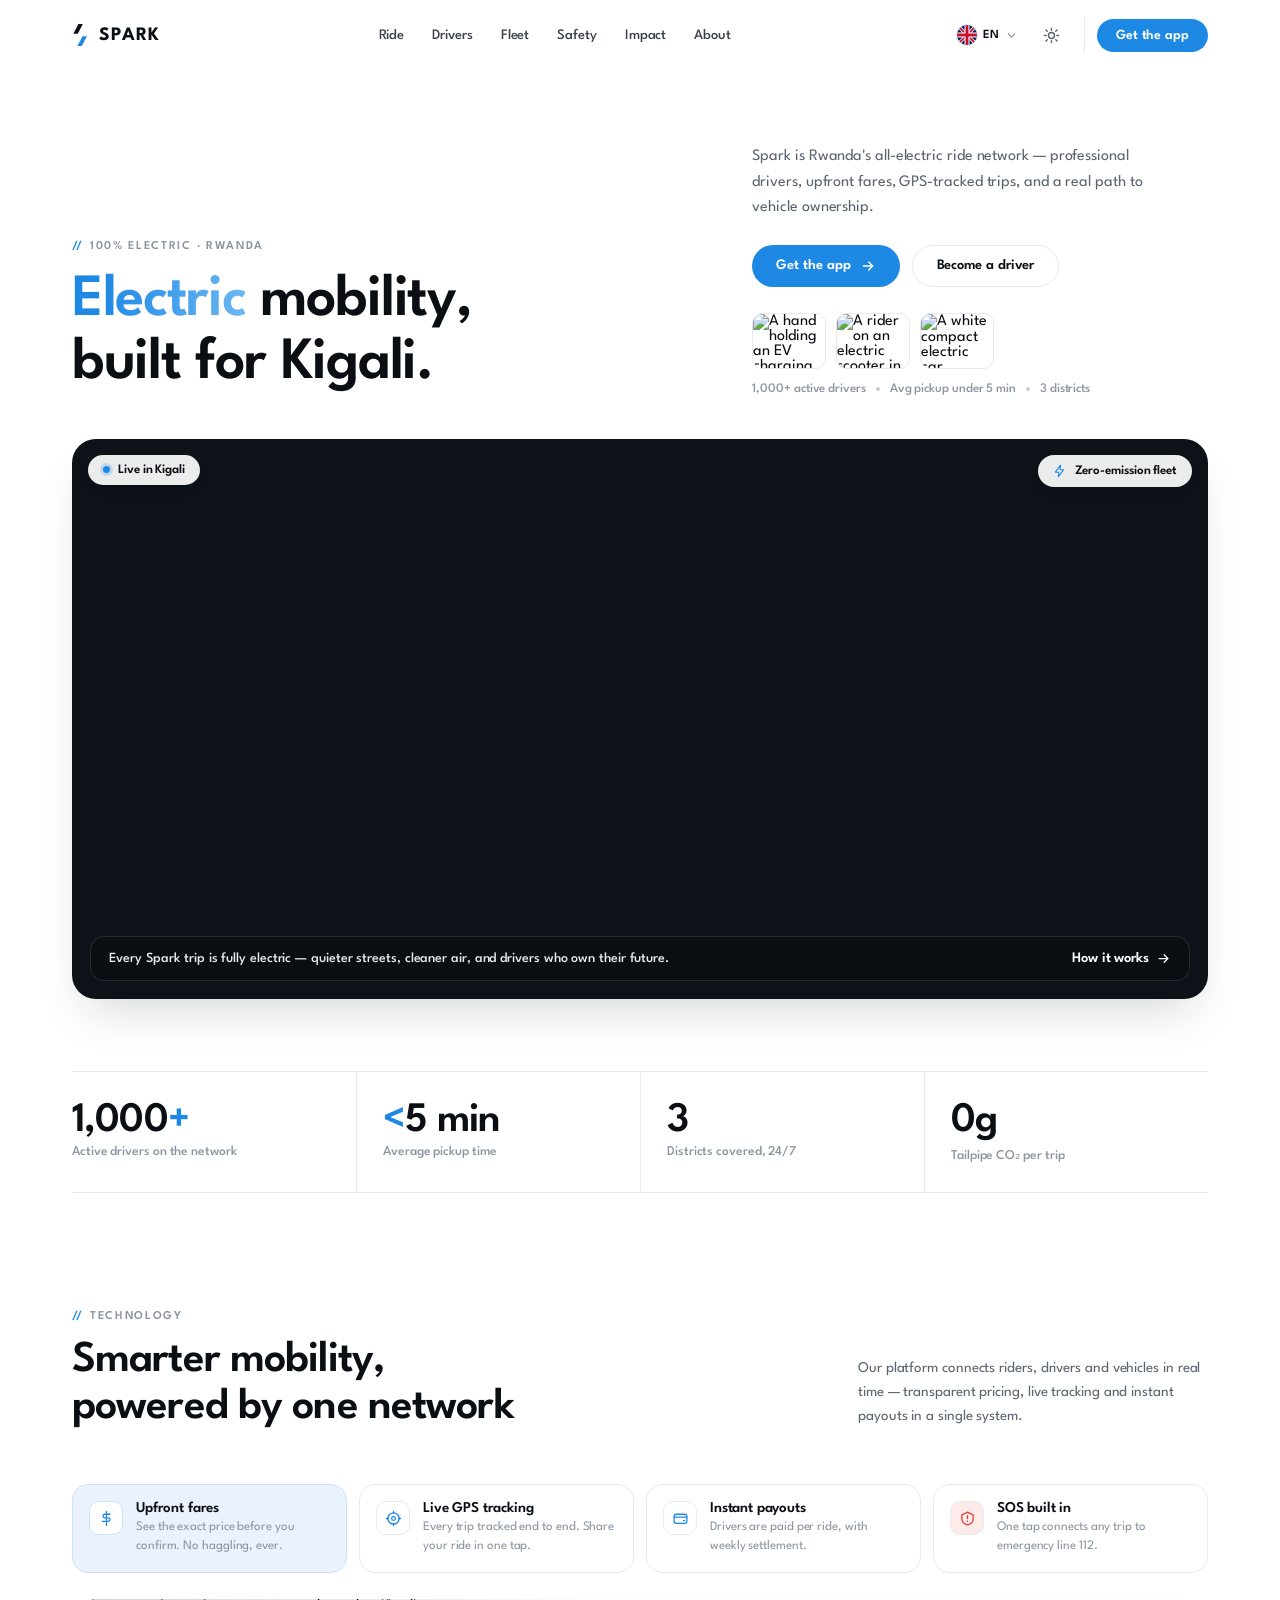
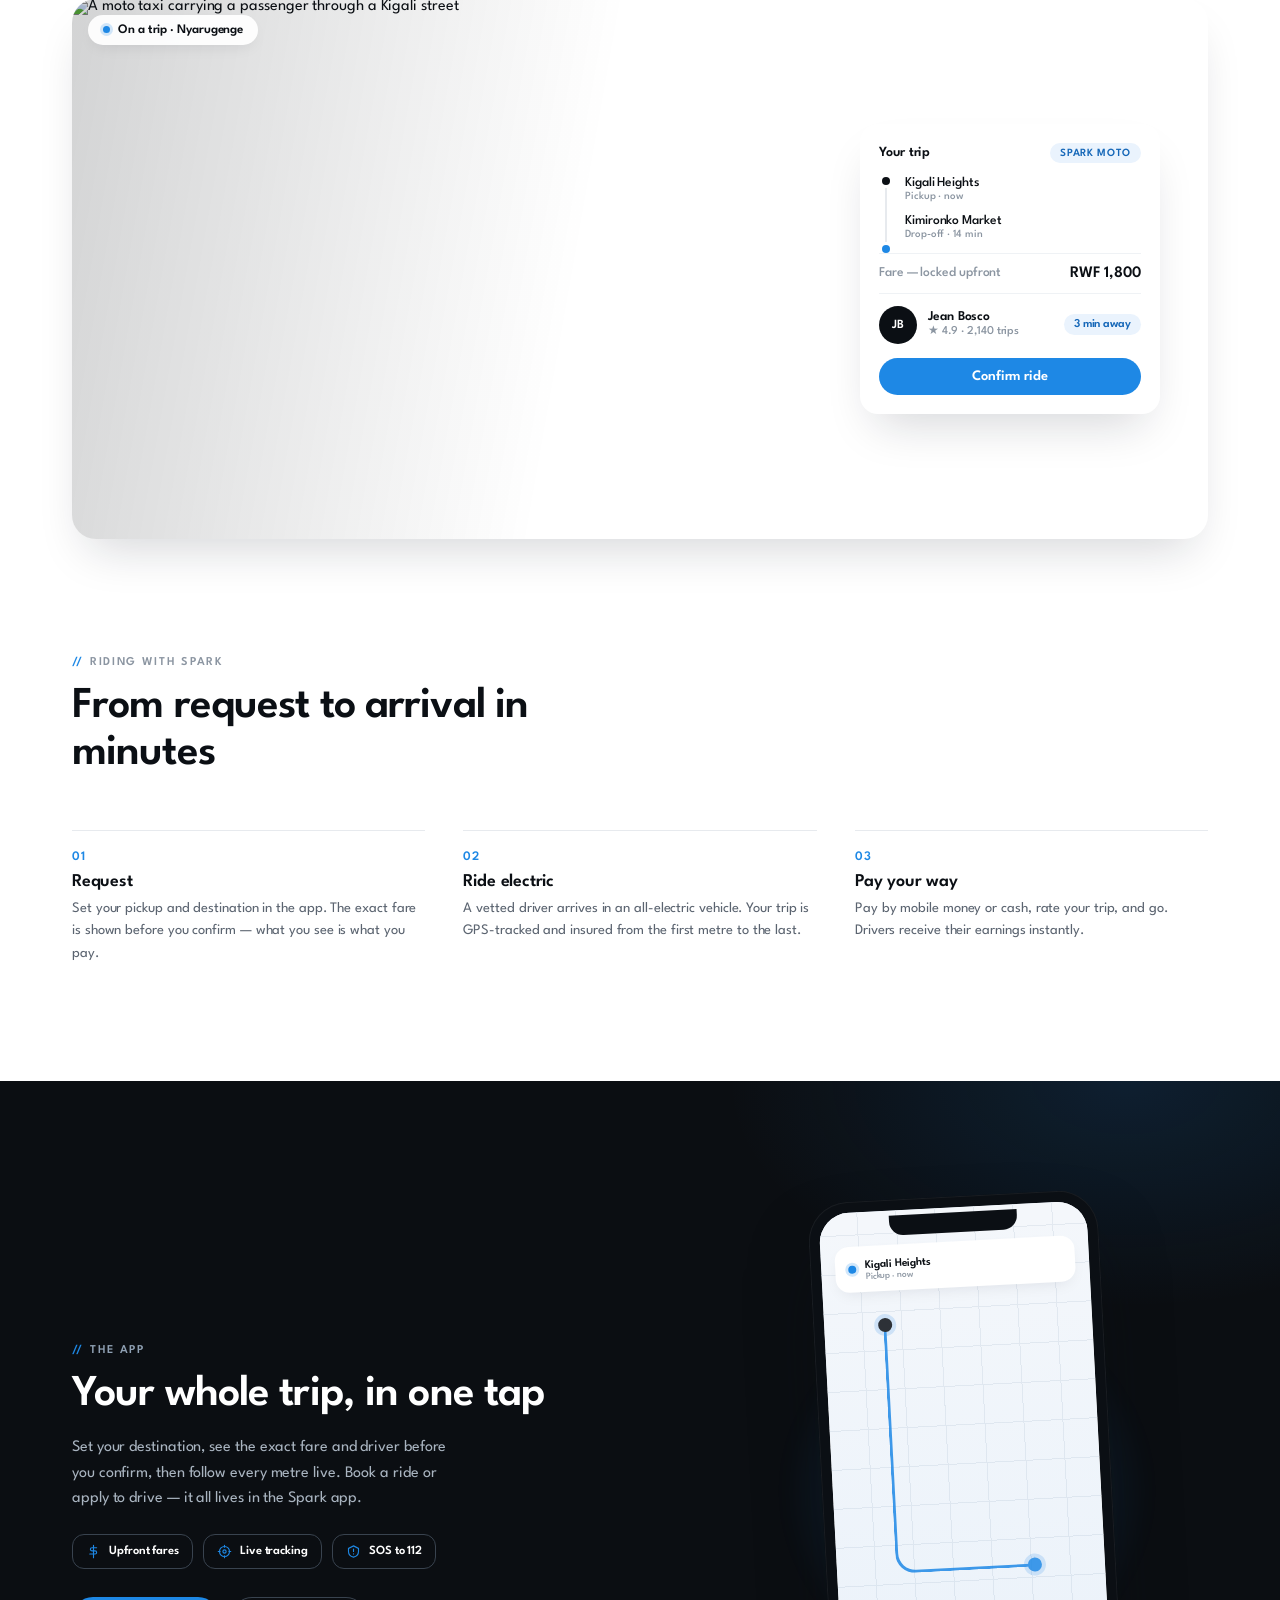
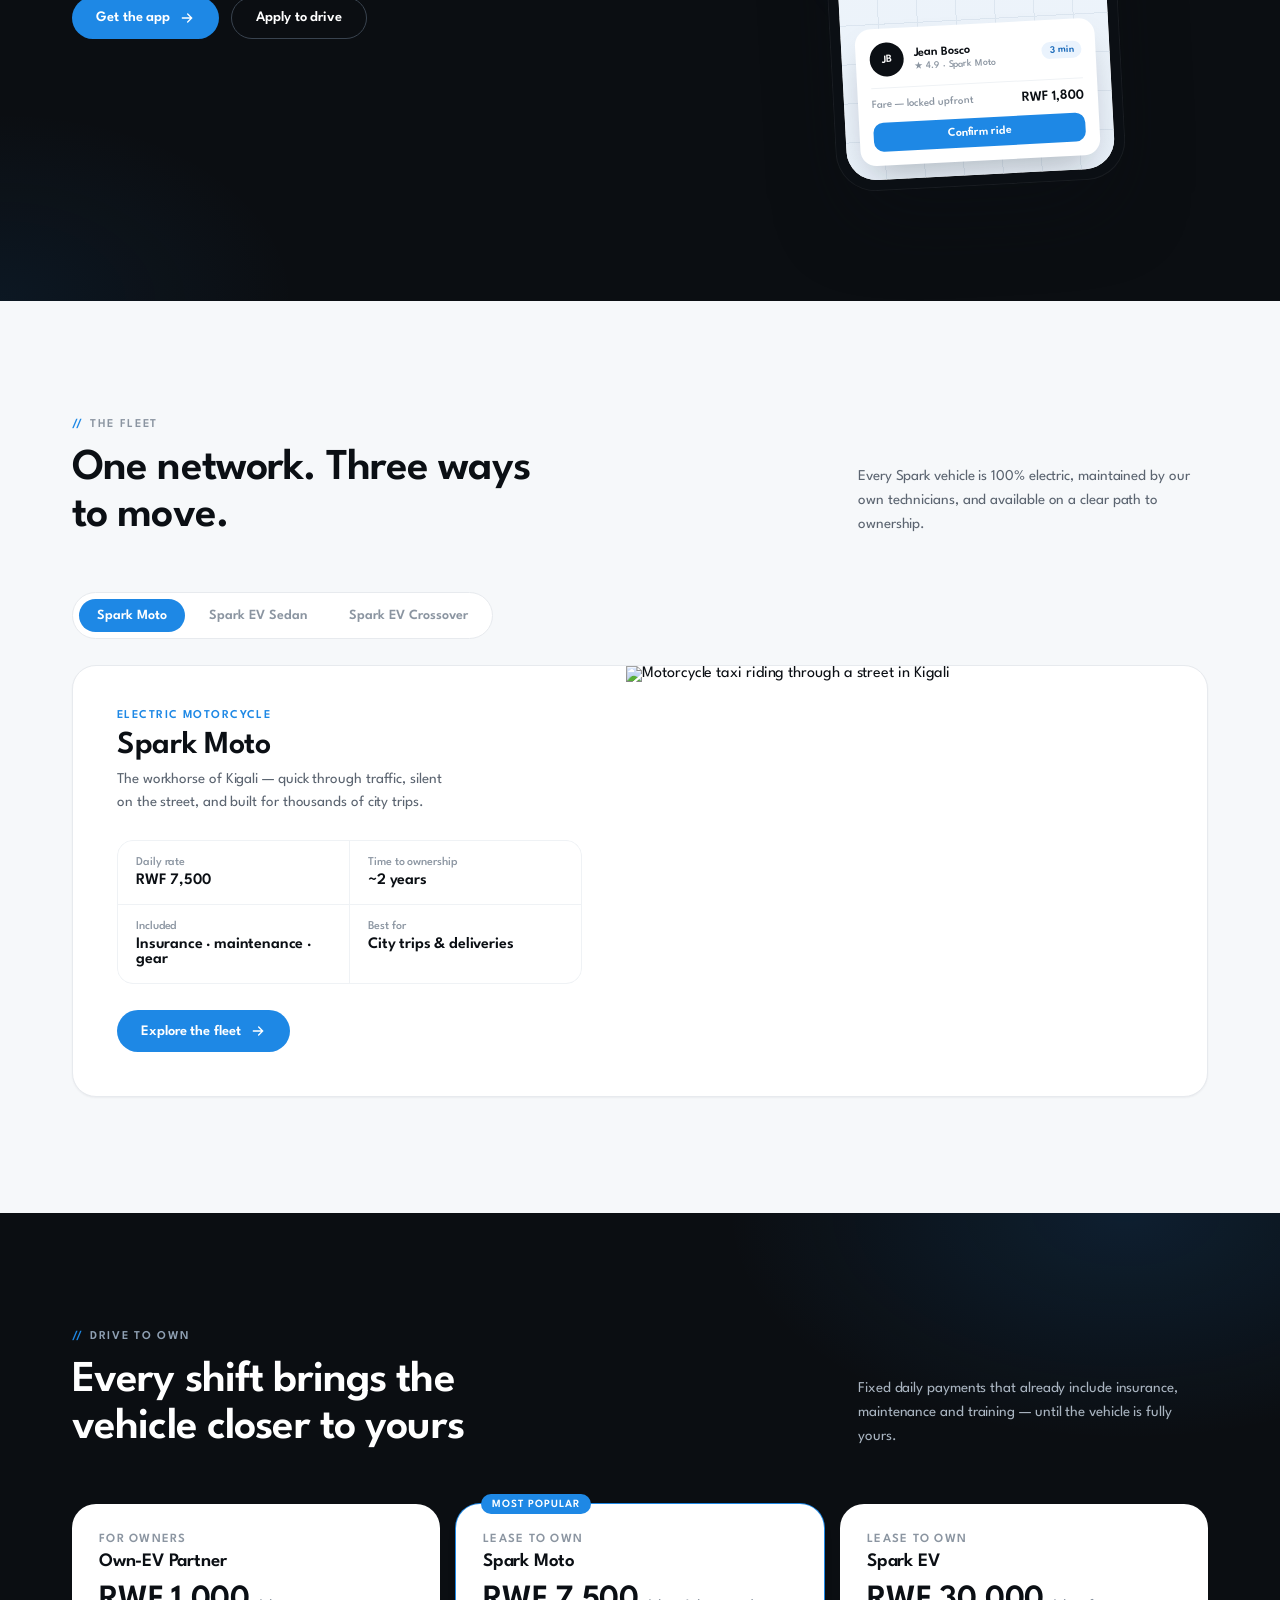
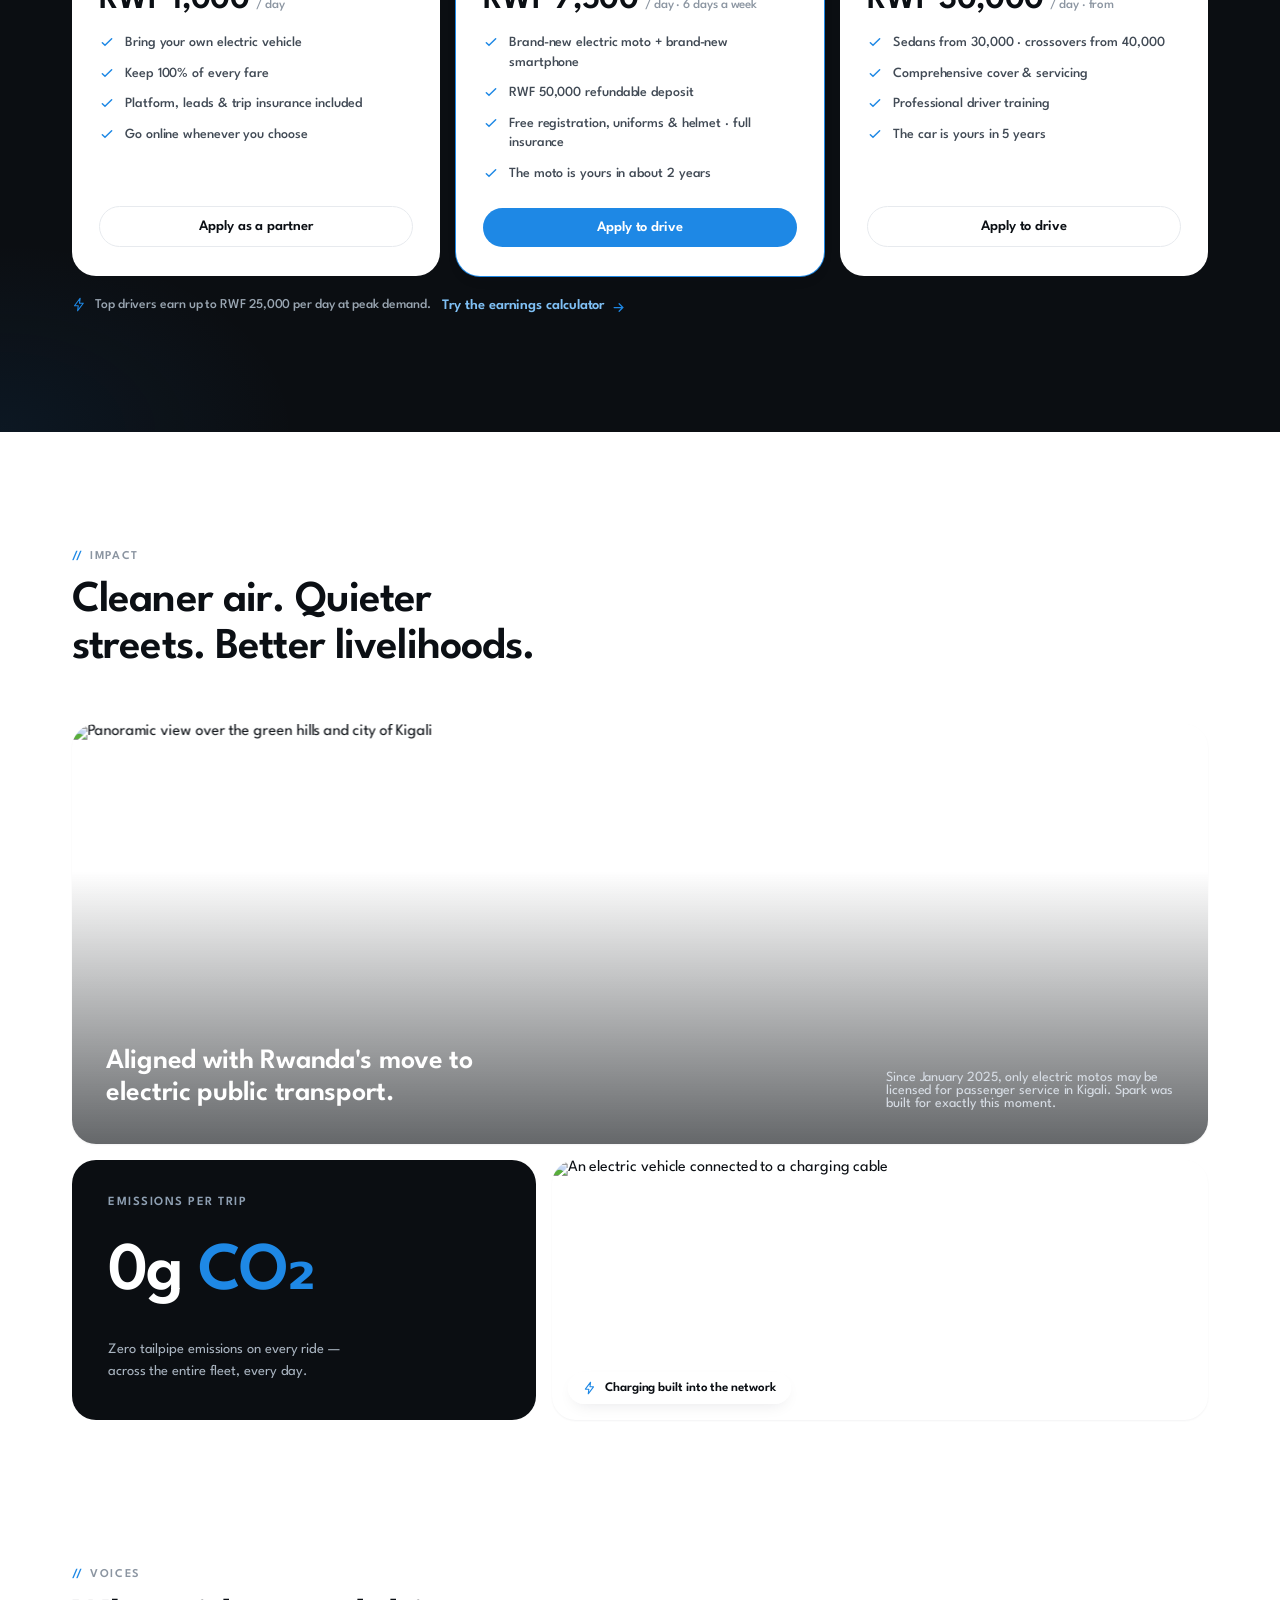
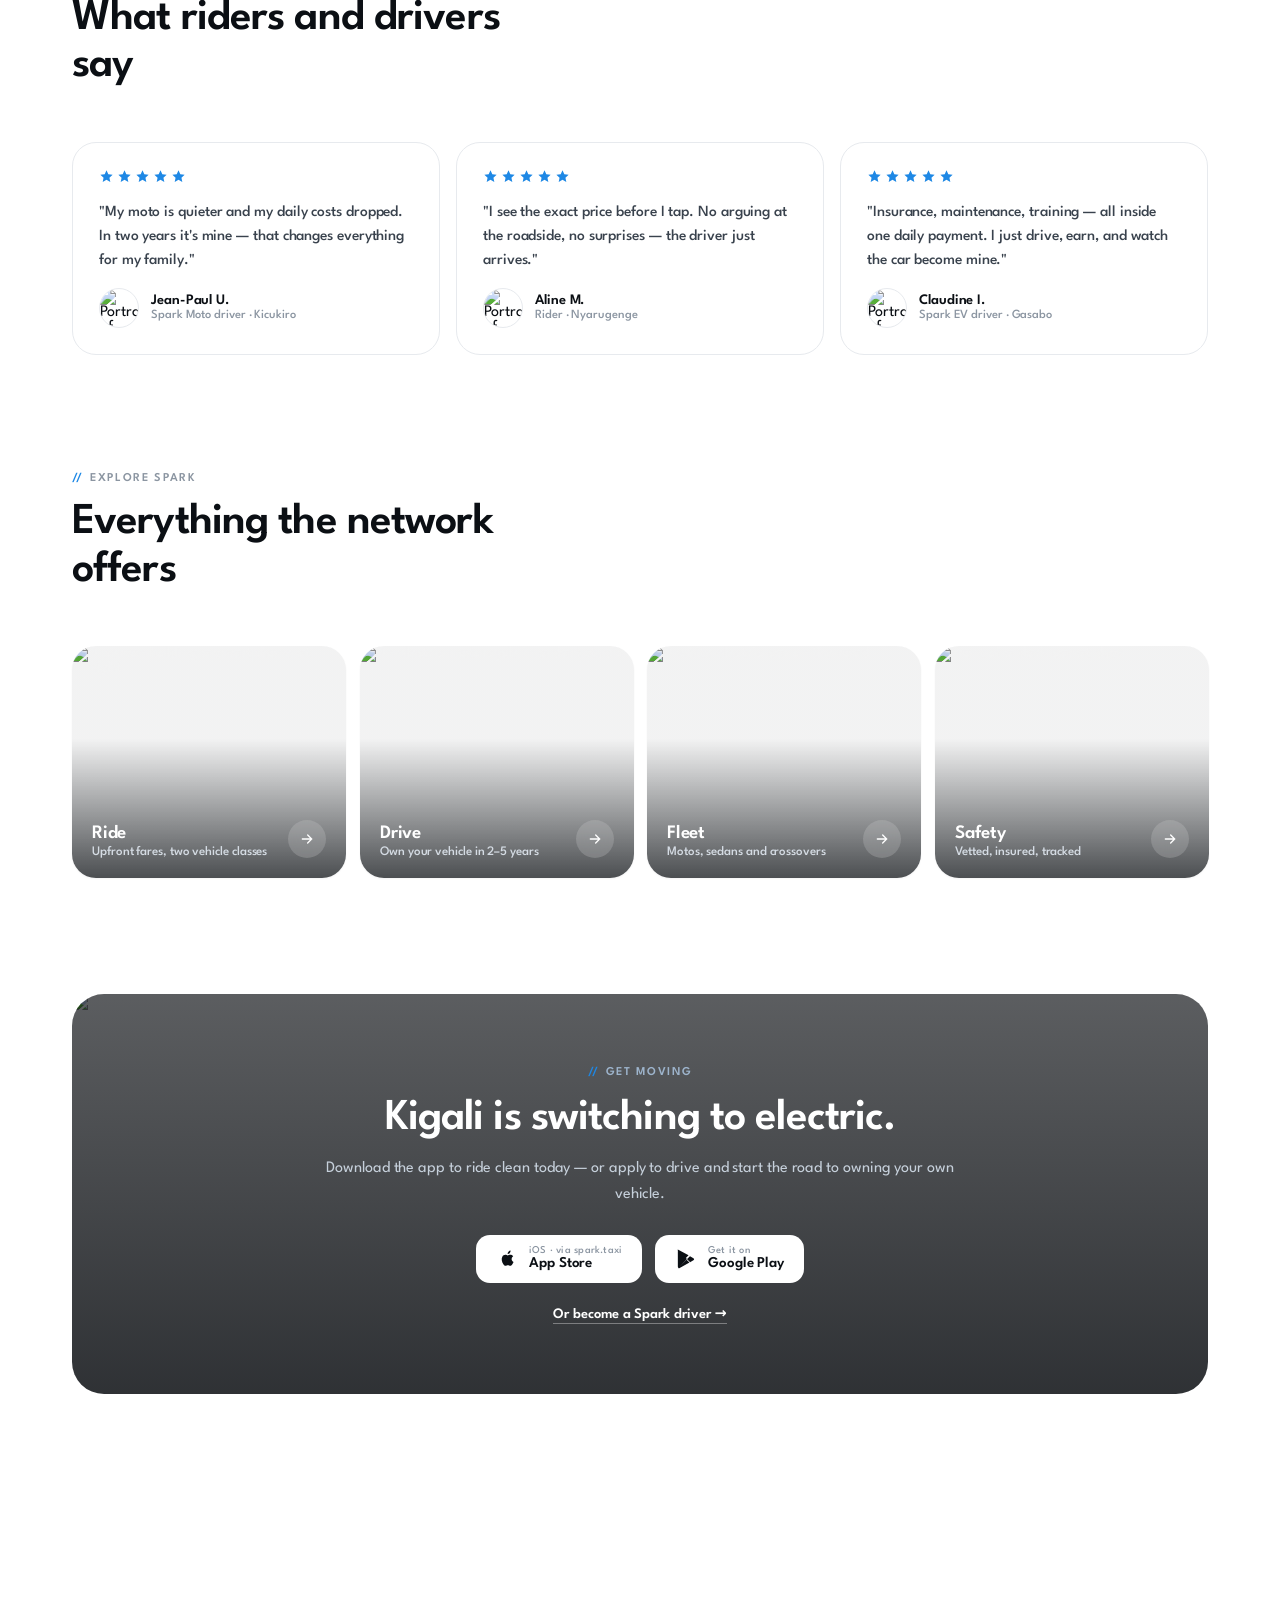
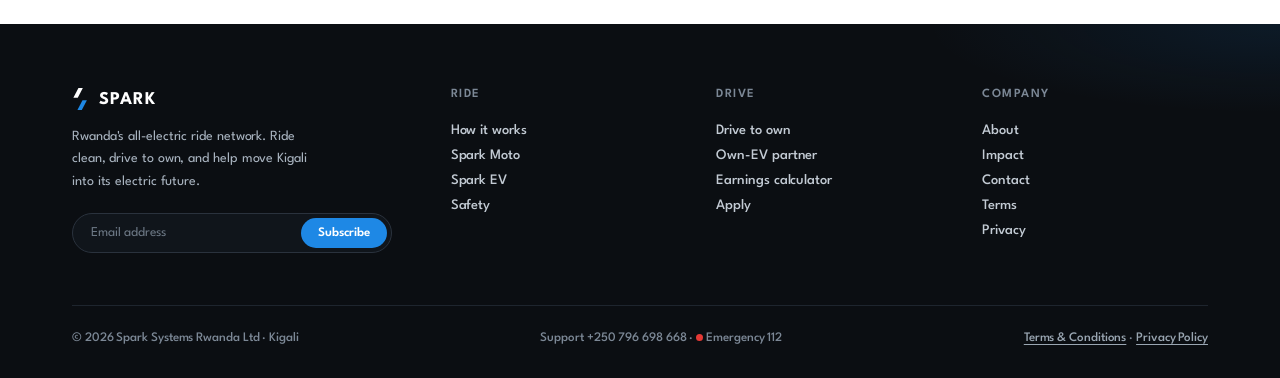
==== commit 31a3a65a: "com 6" ====
--- a/index.html
+++ b/index.html
@@ -157,7 +157,7 @@
 .nlinks a[aria-current="page"]::after{content:"";position:absolute;left:0;right:0;bottom:-2px;height:2px;border-radius:2px;background:var(--blue)}
 .nright{display:flex;align-items:center;gap:10px}
 .nright .btn{padding:10px 19px;font-size:14px}
-.mbtn{display:none;width:40px;height:40px;border:1px solid var(--line);border-radius:10px;align-items:center;justify-content:center;background:var(--card)}
+.mbtn{display:none;width:44px;height:44px;border:1px solid var(--line);border-radius:11px;align-items:center;justify-content:center;background:var(--card)}
 .mbtn svg{width:18px;height:18px}
 @media(max-width:1000px){.nlinks,.nright .btn-line{display:none}.mbtn{display:flex}}
 
@@ -457,6 +457,15 @@
 /* 404 */
 .err{min-height:70vh;display:flex;align-items:center;text-align:center}
 .err .code{font-size:clamp(80px,14vw,140px);font-weight:600;letter-spacing:-.04em;color:var(--line);line-height:1}
+
+
+
+
+
+
+
+
+
 
 
 
@@ -537,11 +546,13 @@
   .tm-shade{display:none}
 }
 
-.ftabs{display:inline-flex;background:var(--card);border:1px solid var(--line);border-radius:999px;padding:4px;gap:2px;margin-bottom:26px;flex-wrap:wrap}
-.ftab{border-radius:999px;padding:9px 18px;font-size:14px;font-weight:600;color:var(--mut);transition:.2s}
+.ftabs{display:inline-flex;align-items:center;gap:6px;padding:6px;margin-bottom:26px;background:var(--card);border:1px solid var(--line);border-radius:999px;max-width:100%;overflow-x:auto;overflow-y:hidden;white-space:nowrap;-webkit-overflow-scrolling:touch;scrollbar-width:none}
+.ftabs::-webkit-scrollbar{display:none}
+.ftab{flex:0 0 auto;white-space:nowrap;padding:10px 18px;border-radius:999px;font-size:14px;font-weight:600;color:var(--mut);transition:.25s var(--e)}
 .ftab.on{background:var(--blue);color:#fff}
 .fcard{background:var(--card);border:1px solid var(--line);border-radius:var(--r-l);overflow:hidden;display:grid;grid-template-columns:1fr 1.05fr;box-shadow:var(--sh)}
 @media(max-width:860px){.fcard{grid-template-columns:1fr}}
+@media(max-width:768px){.ftabs{border-radius:16px}.ftab{padding:10px 14px;font-size:13px}}
 .fc-l{padding:clamp(26px,3.6vw,44px);display:flex;flex-direction:column}
 .fc-l .kind{font-size:12px;font-weight:600;letter-spacing:.12em;text-transform:uppercase;color:var(--blue)}
 .fc-l .tag2{font-size:15px;color:var(--body);line-height:1.55;max-width:38ch}
@@ -582,13 +593,13 @@
 
 /* ---------- Menu v2: animated burger + full-screen panel ---------- */
 .mbtn{position:relative}
-.mbtn span{position:absolute;left:11px;right:11px;height:2px;background:var(--ink);border-radius:2px;transition:transform .3s var(--e),opacity .2s,top .3s var(--e)}
-.mbtn span:nth-child(1){top:13px}
-.mbtn span:nth-child(2){top:50%;margin-top:-1px}
-.mbtn span:nth-child(3){top:23px}
-.mbtn.open span:nth-child(1){top:50%;margin-top:-1px;transform:rotate(45deg)}
-.mbtn.open span:nth-child(2){opacity:0;transform:scaleX(.3)}
-.mbtn.open span:nth-child(3){top:50%;margin-top:-1px;transform:rotate(-45deg)}
+.mbtn span{position:absolute;left:50%;top:50%;width:19px;height:2px;background:var(--ink);border-radius:2px;transform-origin:center;transition:transform .32s var(--e),opacity .2s var(--e)}
+.mbtn span:nth-child(1){transform:translate(-50%,-50%) translateY(-6px)}
+.mbtn span:nth-child(2){transform:translate(-50%,-50%)}
+.mbtn span:nth-child(3){transform:translate(-50%,-50%) translateY(6px)}
+.mbtn.open span:nth-child(1){transform:translate(-50%,-50%) rotate(45deg)}
+.mbtn.open span:nth-child(2){opacity:0}
+.mbtn.open span:nth-child(3){transform:translate(-50%,-50%) rotate(-45deg)}
 .mpanel{display:flex;flex-direction:column;position:fixed;inset:0;z-index:98;background:var(--bg);
   padding:calc(70px + 20px) var(--gut) max(24px,env(safe-area-inset-bottom));overflow-y:auto;
   opacity:0;visibility:hidden;transform:translateY(-12px);transition:opacity .32s var(--e),transform .32s var(--e),visibility 0s .32s;box-shadow:none;border:0}
@@ -641,6 +652,19 @@
 .storeline{margin-top:16px;font-size:13.5px;color:var(--mut);font-weight:500}
 .storeline a{color:var(--blue-d);font-weight:600;text-decoration:underline;text-underline-offset:3px}
 .fld input,.fld select,.fld textarea{font-size:16px} /* prevents iOS focus zoom */
+
+/* ---- Touch-target minimums (mobile UX / accessibility) ---- */
+@media(max-width:1000px){
+  .btn{min-height:46px;padding-top:0;padding-bottom:0}
+  .nright .btn{min-height:44px;padding:0 18px}
+  .news{min-height:52px}
+  .news input{min-height:44px}
+  .news .btn{min-height:42px}
+  .fld input,.fld select{min-height:48px}
+  .lmenu button{min-height:46px}
+  .themetoggle,.mbtn{min-height:44px;min-width:44px}
+  .lcurrent{min-height:40px}
+}
 
 /* =====================================================================
    RESPONSIVE REFINEMENT LAYER
@@ -820,6 +844,58 @@
 .legal p{font-size:15px;line-height:1.75;color:var(--body)}
 
 /* ---------- Theme toggle + red accent ---------- */
+/* ---------- About page components ---------- */
+/* journey timeline */
+.jgrid{display:grid;grid-template-columns:.85fr 1.15fr;gap:clamp(28px,5vw,64px);align-items:start}
+@media(max-width:820px){.jgrid{grid-template-columns:1fr;gap:32px}}
+.timeline{position:relative;padding-left:4px}
+.tl-item{position:relative;padding:0 0 30px 30px;border-left:2px solid var(--line)}
+.tl-item:last-child{padding-bottom:0;border-left-color:transparent}
+.tl-dot{position:absolute;left:-8px;top:2px;width:14px;height:14px;border-radius:50%;background:var(--blue);box-shadow:0 0 0 4px var(--blue-t)}
+.tl-dot-next{background:var(--card);border:2px solid var(--blue)}
+.tl-yr{font-size:12.5px;font-weight:700;letter-spacing:.06em;text-transform:uppercase;color:var(--blue-d);margin-bottom:5px}
+.tl-c b{display:block;font-size:16.5px;font-weight:600;letter-spacing:-.01em;margin-bottom:5px;color:var(--ink)}
+.tl-c p{font-size:14px;color:var(--body);line-height:1.55;max-width:46ch}
+
+/* why-Spark grid */
+.whygrid{display:grid;grid-template-columns:repeat(3,1fr);gap:16px}
+@media(max-width:900px){.whygrid{grid-template-columns:1fr 1fr}}
+@media(max-width:560px){.whygrid{grid-template-columns:1fr}}
+.whycard{border:1px solid var(--line);border-radius:var(--r-l);padding:26px 24px;background:var(--card);transition:.3s var(--e)}
+.whycard:hover{transform:translateY(-4px);border-color:rgba(30,136,229,.3);box-shadow:var(--sh-m)}
+.whycard .ic{width:42px;height:42px;border-radius:12px;background:var(--blue-t);display:flex;align-items:center;justify-content:center;margin-bottom:16px}
+.whycard .ic svg{width:20px;height:20px;color:var(--blue-d)}
+.whycard h3{font-size:17px;margin-bottom:9px;letter-spacing:-.01em}
+.whycard p{font-size:14px;color:var(--body);line-height:1.55}
+
+/* about stat strip */
+.abStat{display:grid;grid-template-columns:repeat(4,1fr);gap:1px;background:var(--line);border:1px solid var(--line);border-radius:var(--r-l);overflow:hidden}
+@media(max-width:720px){.abStat{grid-template-columns:1fr 1fr}}
+.abStat-i{background:var(--card);padding:clamp(20px,3vw,32px);display:flex;flex-direction:column;gap:6px}
+.abStat-i b{font-size:clamp(30px,4vw,44px);font-weight:600;letter-spacing:-.03em;line-height:1;color:var(--ink)}
+.abStat-i b em{font-style:normal;color:var(--blue);font-size:.6em;vertical-align:top}
+.abStat-i span{font-size:13.5px;color:var(--body);font-weight:500;line-height:1.4}
+
+.mvgrid{display:grid;grid-template-columns:1fr 1fr;gap:16px}
+@media(max-width:720px){.mvgrid{grid-template-columns:1fr}}
+.mvcard{border:1px solid var(--line);border-radius:var(--r-l);padding:clamp(28px,3.5vw,42px);background:var(--card);position:relative;overflow:hidden}
+.mvcard .mvk{display:inline-block;font-size:12px;font-weight:700;letter-spacing:.12em;text-transform:uppercase;color:var(--mut);margin-bottom:16px}
+.mvcard p{font-size:clamp(19px,2.3vw,25px);font-weight:500;line-height:1.4;letter-spacing:-.01em;color:var(--ink)}
+.mvcard-blue{background:linear-gradient(150deg,var(--blue),var(--blue-d));border-color:transparent}
+.mvcard-blue .mvk{color:rgba(255,255,255,.75)}
+.mvcard-blue p{color:#fff}
+.mvcard-blue::after{content:"";position:absolute;right:-40px;bottom:-40px;width:160px;height:160px;border-radius:50%;background:rgba(255,255,255,.10)}
+
+.valgrid{display:grid;grid-template-columns:repeat(4,1fr);gap:16px}
+@media(max-width:900px){.valgrid{grid-template-columns:1fr 1fr}}
+@media(max-width:520px){.valgrid{grid-template-columns:1fr}}
+.valcard{border:1px solid var(--line);border-radius:var(--r-l);padding:26px 24px;background:var(--card);transition:.3s var(--e);position:relative}
+.valcard:hover{transform:translateY(-4px);border-color:rgba(30,136,229,.35);box-shadow:var(--sh-m)}
+.valno{display:block;font-size:13px;font-weight:700;color:var(--blue);letter-spacing:.05em;margin-bottom:16px;font-variant-numeric:tabular-nums}
+.valcard h3{font-size:18px;margin-bottom:9px;letter-spacing:-.01em}
+.valcard p{font-size:14px;color:var(--body);line-height:1.55}
+
+/* ---------- Theme toggle + red accent (orig) ---------- */
 /* dark-mode refinements: cards on dark sections need a subtle edge to separate */
 [data-theme="dark"] .sec-dark .plan{border-color:rgba(255,255,255,.09);background:rgba(255,255,255,.02)}
 [data-theme="dark"] .sec-dark .plan.pop{border-color:var(--blue)}
@@ -874,6 +950,9 @@
 /* 4-tile explore grid */
 
 /* ---------- Fleet vehicle rows (balanced, image-backed) ---------- */
+/* consistent vertical rhythm for the three vehicle blocks */
+.vsec{padding-top:clamp(56px,7vw,88px);padding-bottom:clamp(56px,7vw,88px)}
+.vsec-div{border-top:1px solid var(--line-2)}
 .vrow{display:grid;grid-template-columns:1.05fr 1fr;gap:clamp(28px,4.5vw,56px);align-items:stretch}
 .vrow.rev .vpanel{order:-1}
 @media(max-width:900px){.vrow{grid-template-columns:1fr;gap:26px;align-items:start}.vrow.rev .vpanel{order:0}}
@@ -881,10 +960,11 @@
 .vpanel{display:flex;flex-direction:column;justify-content:center}
 @media(max-width:900px){.vfig{min-height:0;aspect-ratio:16/11}}
 .vfig img{width:100%;height:100%;object-fit:cover}
+.vpanel .lbl{margin-bottom:14px}
 .vpanel h2{font-size:clamp(26px,3vw,36px)}
 .vpanel .incl{list-style:none;display:grid;grid-template-columns:1fr 1fr;gap:11px 18px;margin-bottom:26px}
 @media(max-width:520px){.vpanel .incl{grid-template-columns:1fr}}
-.vpanel .incl li{display:flex;gap:9px;font-size:14px;color:#414A55;font-weight:500;line-height:1.4}
+.vpanel .incl li{display:flex;gap:9px;font-size:14px;color:var(--body);font-weight:500;line-height:1.4}
 .vpanel .incl li svg{flex:none;width:16px;height:16px;color:var(--blue);margin-top:1px}
 
 /* ---------- Phone mockup ---------- */
@@ -967,7 +1047,7 @@
 @media(max-width:560px){.tiles.t4{grid-template-columns:1fr}}
 .tiles.t4 .tile{aspect-ratio:4/3.4}
 </style>
-<script type="application/ld+json">{"@context":"https://schema.org","@type":"Organization","name":"Spark Mobility","legalName":"Spark Systems Rwanda Ltd","url":"https://spark-mobility.vercel.app","logo":"https://spark-mobility.vercel.app/assets/img/favicon.svg","areaServed":"Kigali, Rwanda","contactPoint":{"@type":"ContactPoint","telephone":"+250796698668","contactType":"customer support","availableLanguage":["en","rw"]}}</script>
+<script type="application/ld+json">{"@context":"https://schema.org","@graph":[{"@type":"Organization","@id":"https://spark-mobility.vercel.app/#org","name":"Spark Mobility","legalName":"Spark Systems Rwanda Ltd","url":"https://spark-mobility.vercel.app","logo":"https://spark-mobility.vercel.app/assets/img/favicon.svg","description":"Kigali's 100% electric ride-hailing network, operating lease program for electric mototaxis, and fleet management.","areaServed":{"@type":"City","name":"Kigali"},"foundingLocation":"Kigali, Rwanda","knowsLanguage":["en","rw","fr"],"contactPoint":{"@type":"ContactPoint","telephone":"+250796698668","contactType":"customer support","availableLanguage":["en","rw"]}},{"@type":"WebSite","@id":"https://spark-mobility.vercel.app/#website","url":"https://spark-mobility.vercel.app","name":"Spark Mobility","publisher":{"@id":"https://spark-mobility.vercel.app/#org"},"inLanguage":"en"}]}</script>
 </head>
 <body>
 <a class="skip" href="#main">Skip to content</a>
@@ -1221,7 +1301,7 @@
         <p>Zero tailpipe emissions on every ride — across the entire fleet, every day.</p>
       </div>
       <div class="g-7 pcard rv" data-d="1">
-        <img src="https://images.unsplash.com/photo-1593941707882-a5bba14938c7?auto=format&fit=crop&w=1400&q=80" alt="An electric vehicle connected to a charging cable" loading="lazy" decoding="async"/>
+        <img src="https://images.unsplash.com/photo-1593941707882-a5bba14938c7?auto=format&fit=crop&w=1400&q=80" alt="An electric vehicle connected to a charging cable" loading="lazy" decoding="async" width="1200" height="800"/>
         <span class="chip c-bl"><svg viewBox="0 0 24 24" fill="none" stroke="currentColor" stroke-width="1.8" stroke-linecap="round" stroke-linejoin="round"><path d="M13 2 4 14h6l-1 8 9-12h-6l1-8Z"/></svg> Charging built into the network</span>
       </div>
     </div>
@@ -1250,10 +1330,10 @@
       
     </div>
     <div class="tiles t4">
-      <a class="tile rv" href="/ride.html"><img src="https://images.unsplash.com/photo-1512941937669-90a1b58e7e9c?auto=format&fit=crop&w=1200&q=80" alt="A person holding a smartphone at night" loading="lazy" decoding="async"/><div class="tx"><div><h3>Ride</h3><p>Upfront fares, two vehicle classes</p></div><span class="go"><svg viewBox="0 0 24 24" fill="none" stroke="currentColor" stroke-width="2" stroke-linecap="round"><path d="M5 12h14M13 6l6 6-6 6"/></svg></span></div></a>
-      <a class="tile rv" data-d="1" href="/drivers.html"><img src="https://images.unsplash.com/photo-1558981403-c5f9899a28bc?auto=format&fit=crop&w=1000&q=80" alt="An electric motorcycle in a dark studio" loading="lazy" decoding="async"/><div class="tx"><div><h3>Drive</h3><p>Own your vehicle in 2–5 years</p></div><span class="go"><svg viewBox="0 0 24 24" fill="none" stroke="currentColor" stroke-width="2" stroke-linecap="round"><path d="M5 12h14M13 6l6 6-6 6"/></svg></span></div></a>
-      <a class="tile rv" data-d="2" href="/fleet.html"><img src="https://images.unsplash.com/photo-1554744512-d6c603f27c54?auto=format&fit=crop&w=1000&q=80" alt="A white electric car on the road" loading="lazy" decoding="async"/><div class="tx"><div><h3>Fleet</h3><p>Motos, sedans and crossovers</p></div><span class="go"><svg viewBox="0 0 24 24" fill="none" stroke="currentColor" stroke-width="2" stroke-linecap="round"><path d="M5 12h14M13 6l6 6-6 6"/></svg></span></div></a>
-      <a class="tile rv" href="/safety.html"><img src="https://images.unsplash.com/photo-1601362840469-51e4d8d58785?auto=format&fit=crop&w=1200&q=80" alt="Front of a dark car at dusk" loading="lazy" decoding="async"/><div class="tx"><div><h3>Safety</h3><p>Vetted, insured, tracked</p></div><span class="go"><svg viewBox="0 0 24 24" fill="none" stroke="currentColor" stroke-width="2" stroke-linecap="round"><path d="M5 12h14M13 6l6 6-6 6"/></svg></span></div></a>
+      <a class="tile rv" href="/ride.html"><img src="https://images.unsplash.com/photo-1512941937669-90a1b58e7e9c?auto=format&fit=crop&w=1200&q=80" alt="A person holding a smartphone at night" loading="lazy" decoding="async" width="1200" height="800"/><div class="tx"><div><h3>Ride</h3><p>Upfront fares, two vehicle classes</p></div><span class="go"><svg viewBox="0 0 24 24" fill="none" stroke="currentColor" stroke-width="2" stroke-linecap="round"><path d="M5 12h14M13 6l6 6-6 6"/></svg></span></div></a>
+      <a class="tile rv" data-d="1" href="/drivers.html"><img src="https://images.unsplash.com/photo-1558981403-c5f9899a28bc?auto=format&fit=crop&w=1000&q=80" alt="An electric motorcycle in a dark studio" loading="lazy" decoding="async" width="1200" height="800"/><div class="tx"><div><h3>Drive</h3><p>Own your vehicle in 2–5 years</p></div><span class="go"><svg viewBox="0 0 24 24" fill="none" stroke="currentColor" stroke-width="2" stroke-linecap="round"><path d="M5 12h14M13 6l6 6-6 6"/></svg></span></div></a>
+      <a class="tile rv" data-d="2" href="/fleet.html"><img src="https://images.unsplash.com/photo-1554744512-d6c603f27c54?auto=format&fit=crop&w=1000&q=80" alt="A white electric car on the road" loading="lazy" decoding="async" width="1200" height="800"/><div class="tx"><div><h3>Fleet</h3><p>Motos, sedans and crossovers</p></div><span class="go"><svg viewBox="0 0 24 24" fill="none" stroke="currentColor" stroke-width="2" stroke-linecap="round"><path d="M5 12h14M13 6l6 6-6 6"/></svg></span></div></a>
+      <a class="tile rv" href="/safety.html"><img src="https://images.unsplash.com/photo-1601362840469-51e4d8d58785?auto=format&fit=crop&w=1200&q=80" alt="Front of a dark car at dusk" loading="lazy" decoding="async" width="1200" height="800"/><div class="tx"><div><h3>Safety</h3><p>Vetted, insured, tracked</p></div><span class="go"><svg viewBox="0 0 24 24" fill="none" stroke="currentColor" stroke-width="2" stroke-linecap="round"><path d="M5 12h14M13 6l6 6-6 6"/></svg></span></div></a>
     </div>
   </div>
 </section>
@@ -1261,7 +1341,7 @@
 <section class="sec pt0" id="get">
   <div class="wrap">
     <div class="cta rv">
-      <img src="https://images.unsplash.com/photo-1580060839134-75a5edca2e99?auto=format&fit=crop&w=1800&q=80" alt="Kigali Convention Centre illuminated at night" loading="lazy" decoding="async"/>
+      <img src="https://images.unsplash.com/photo-1580060839134-75a5edca2e99?auto=format&fit=crop&w=1800&q=80" alt="Kigali Convention Centre illuminated at night" loading="lazy" decoding="async" width="1200" height="800"/>
       <div class="ov"></div>
       <div class="in">
         <span class="lbl"><b>//</b> Get moving</span>
